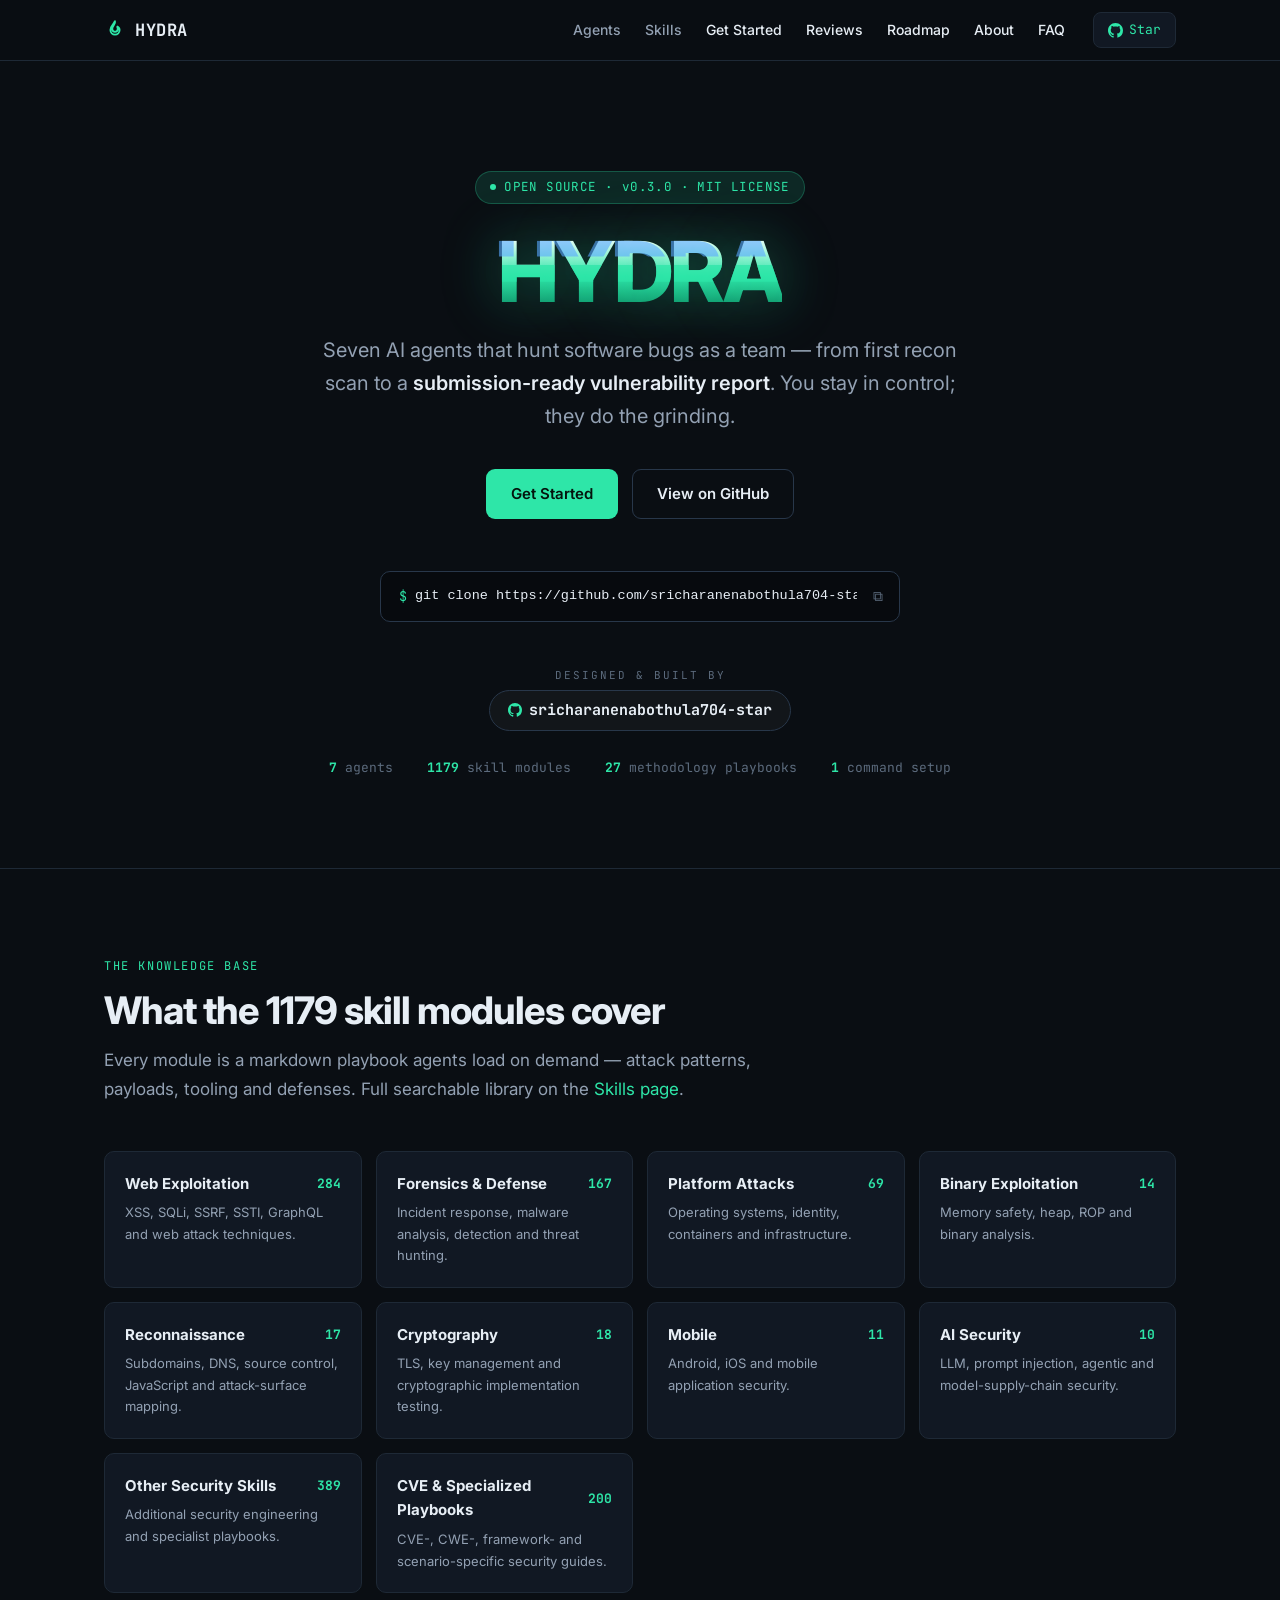
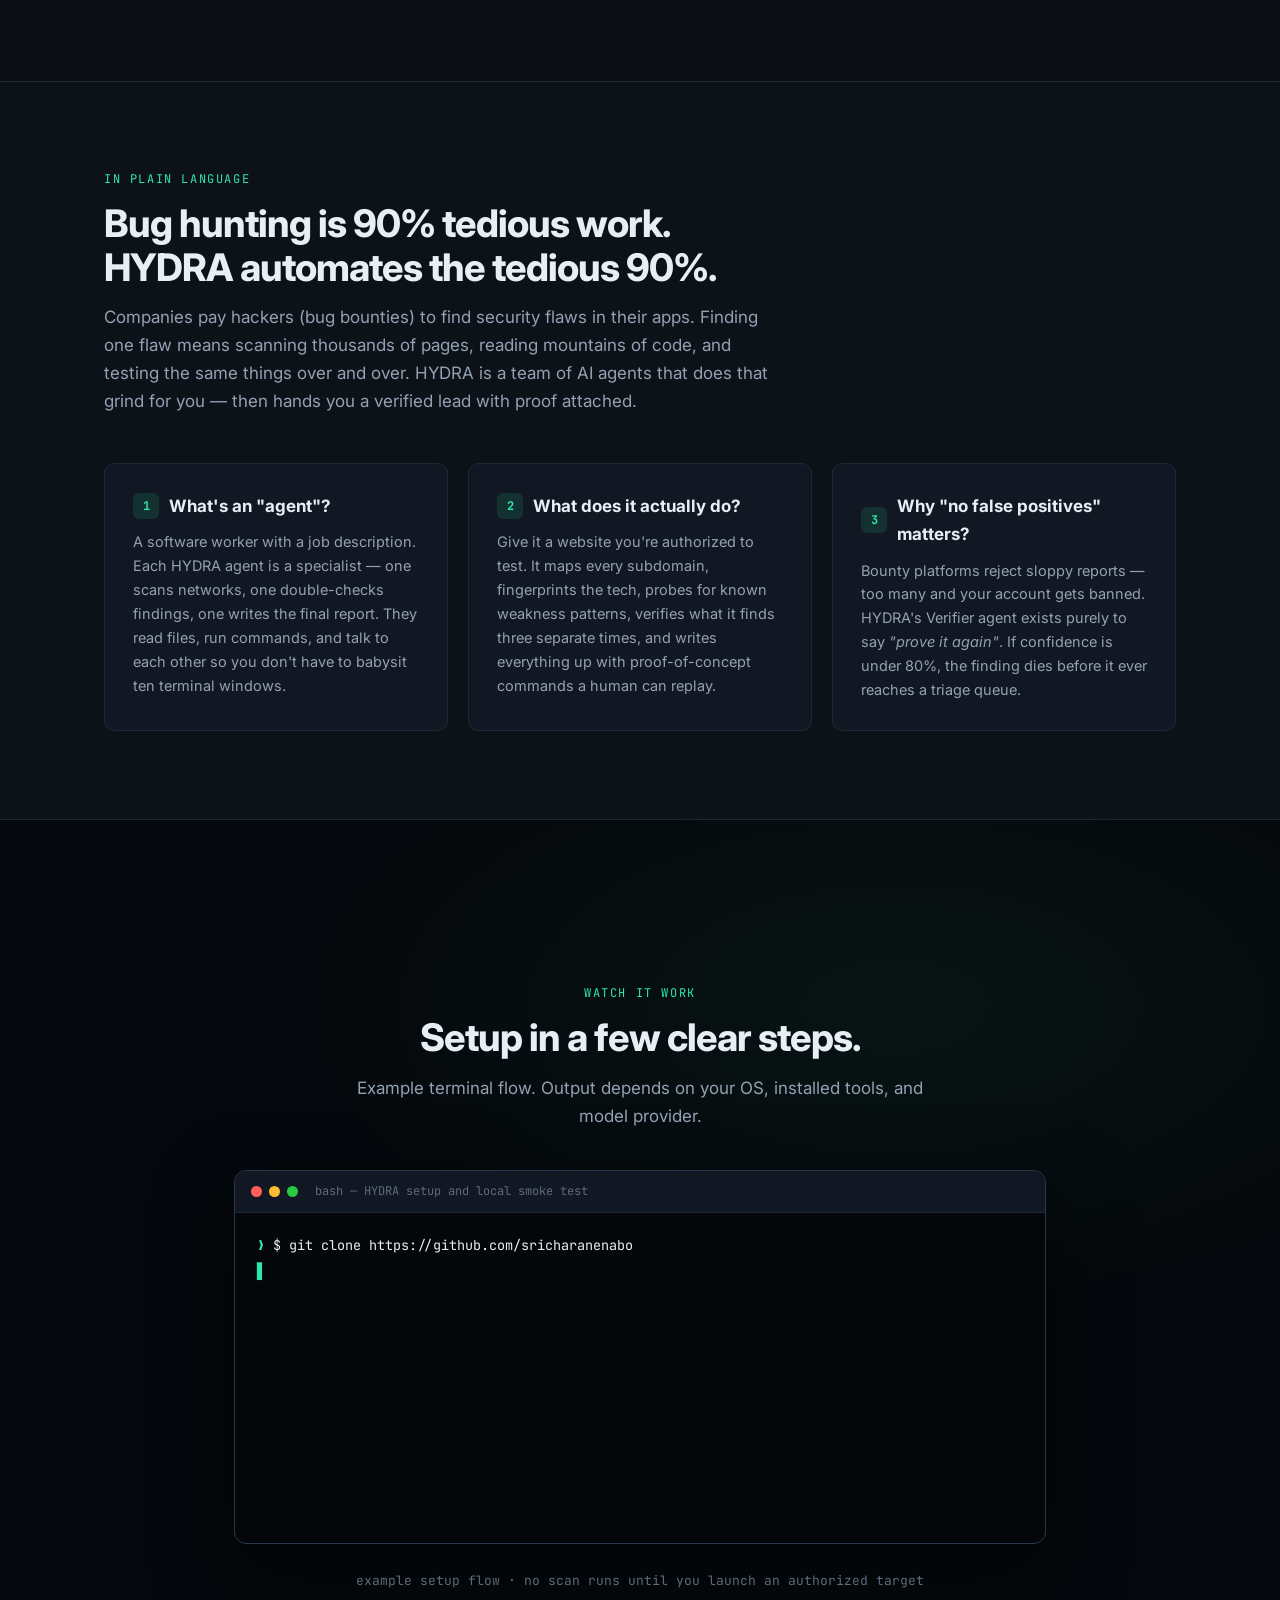
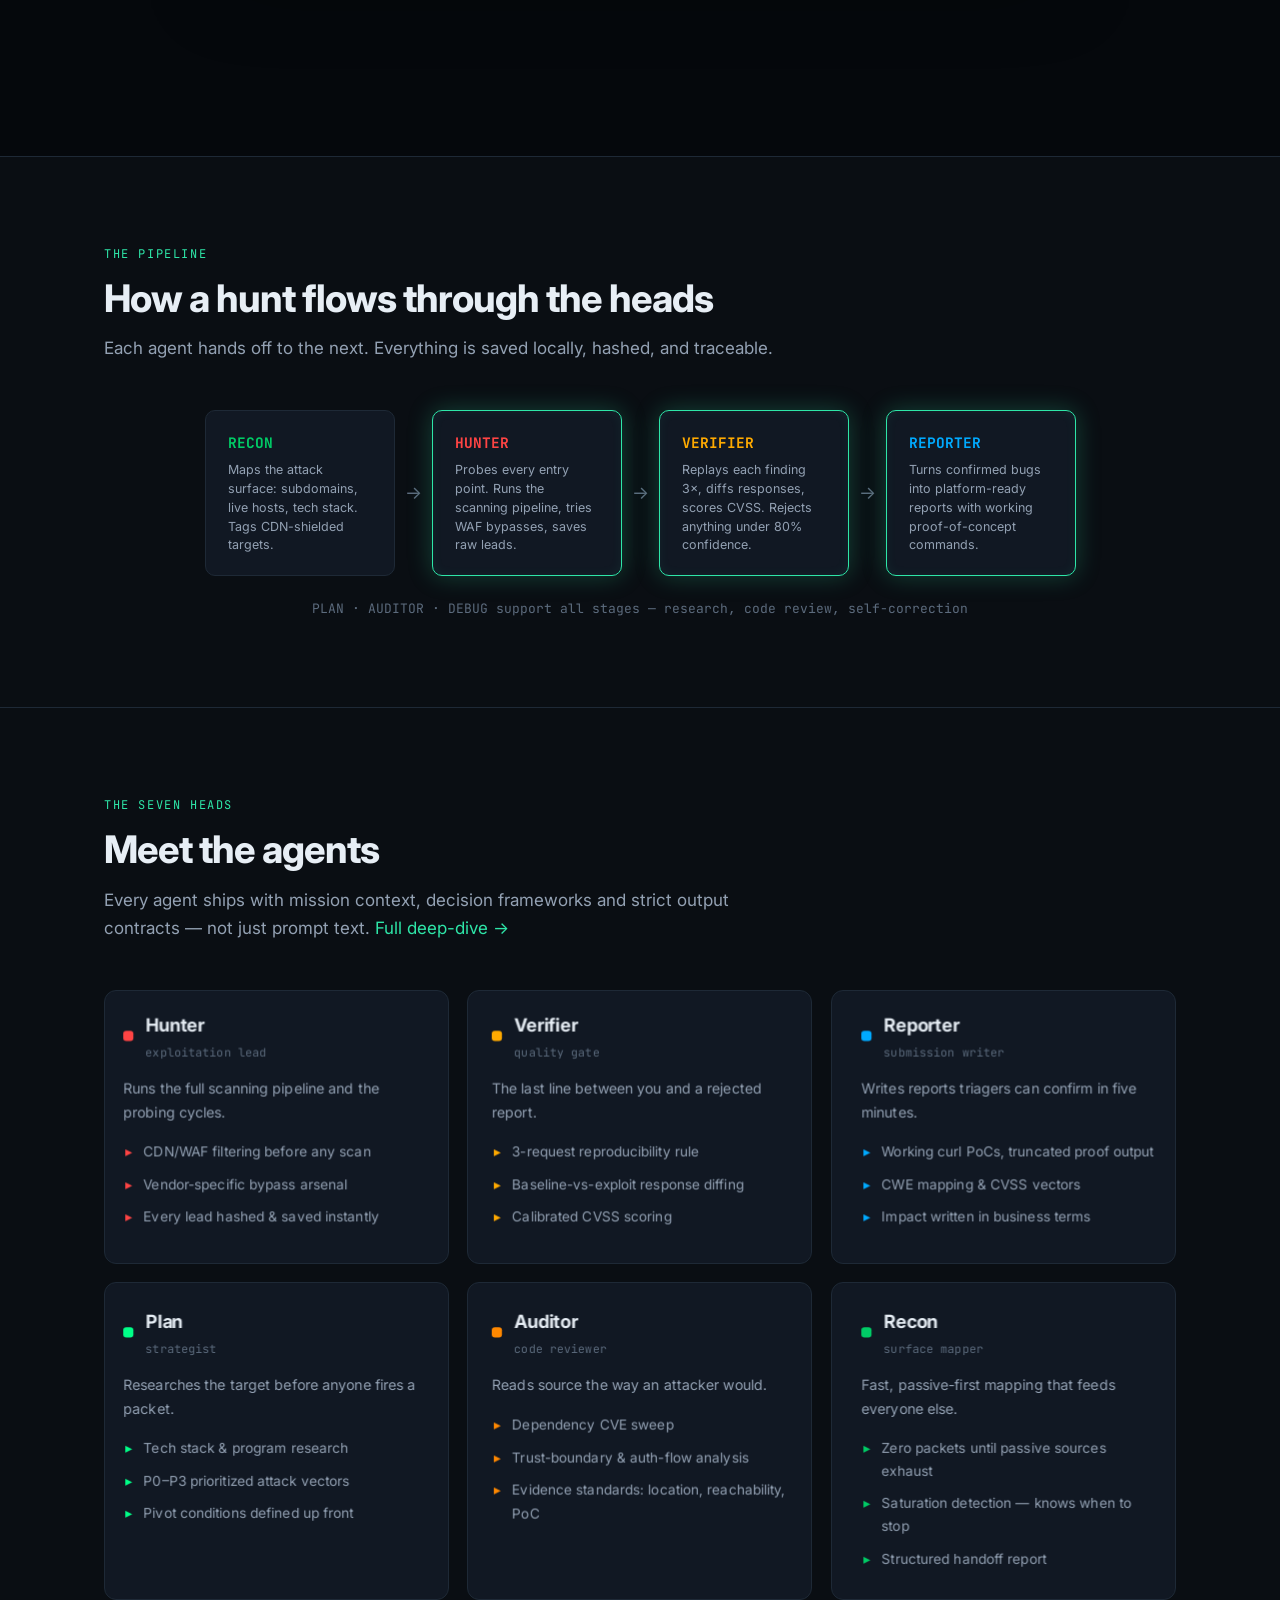
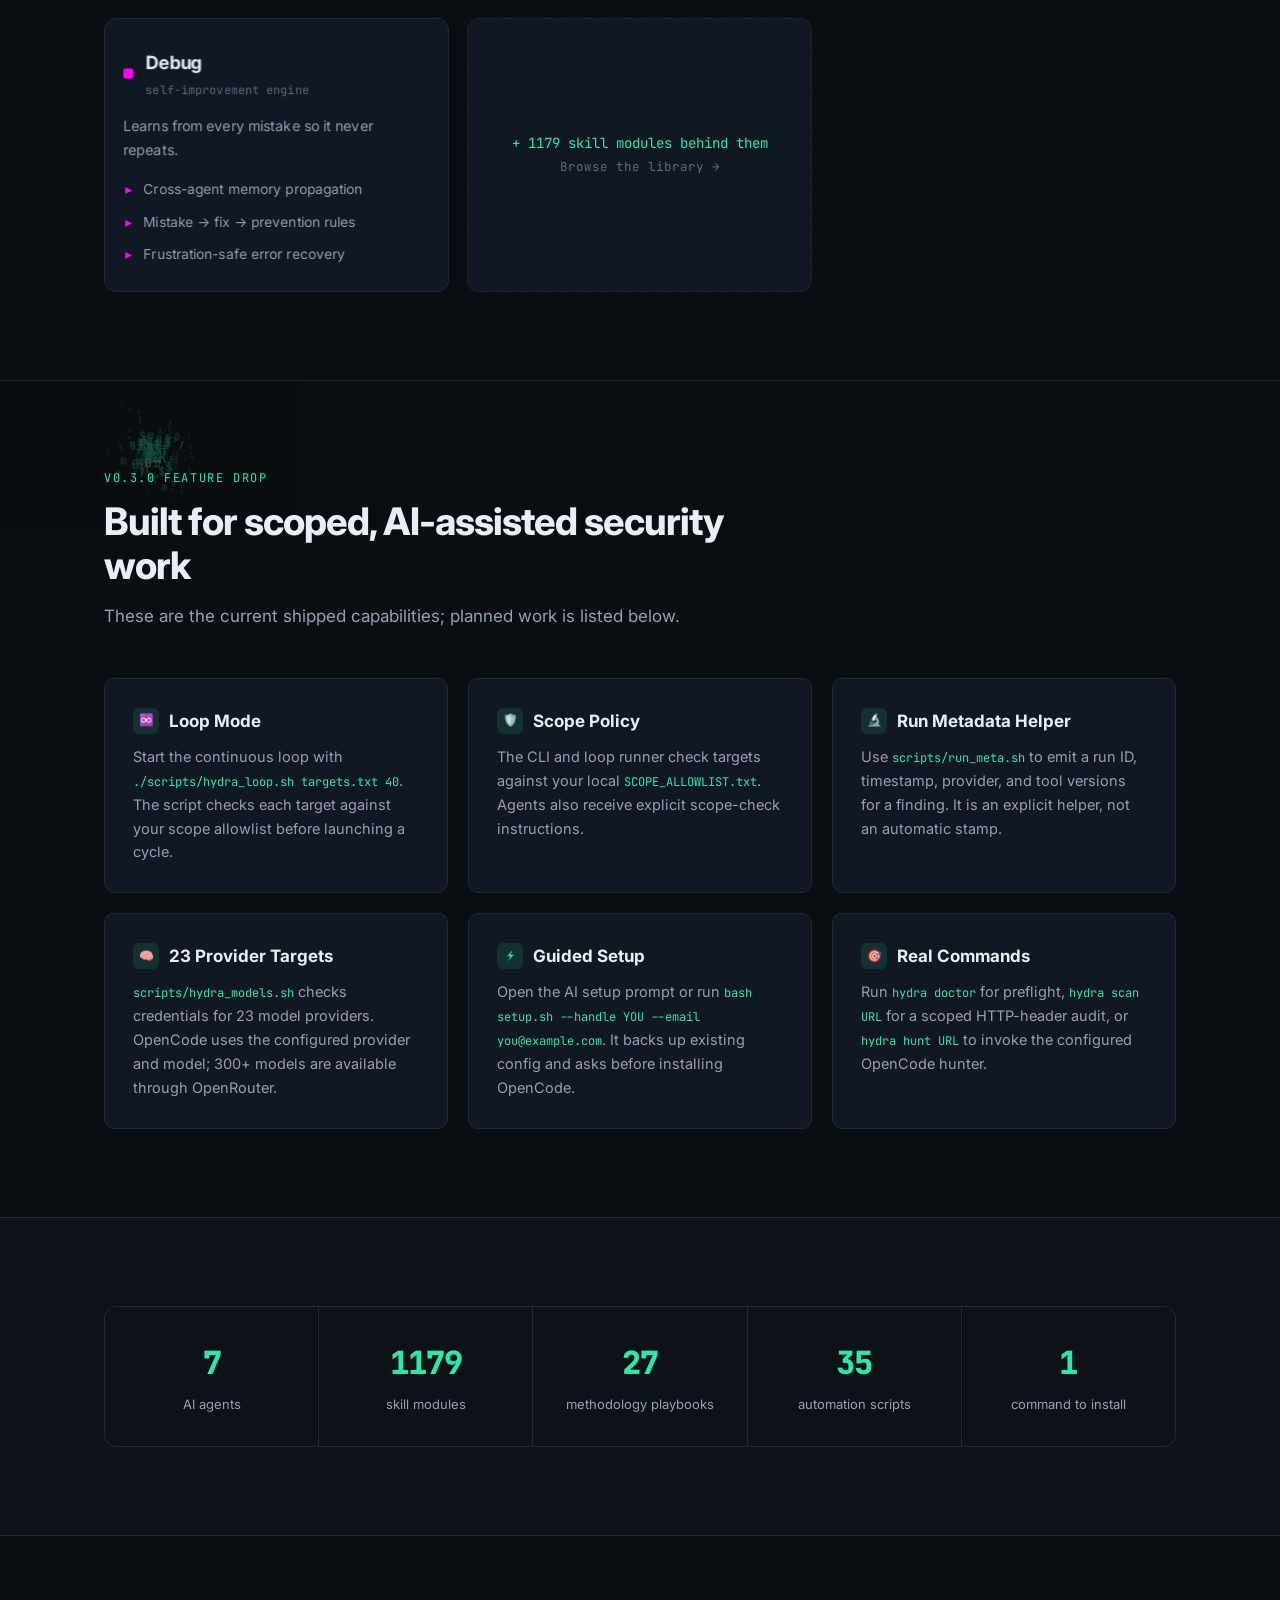
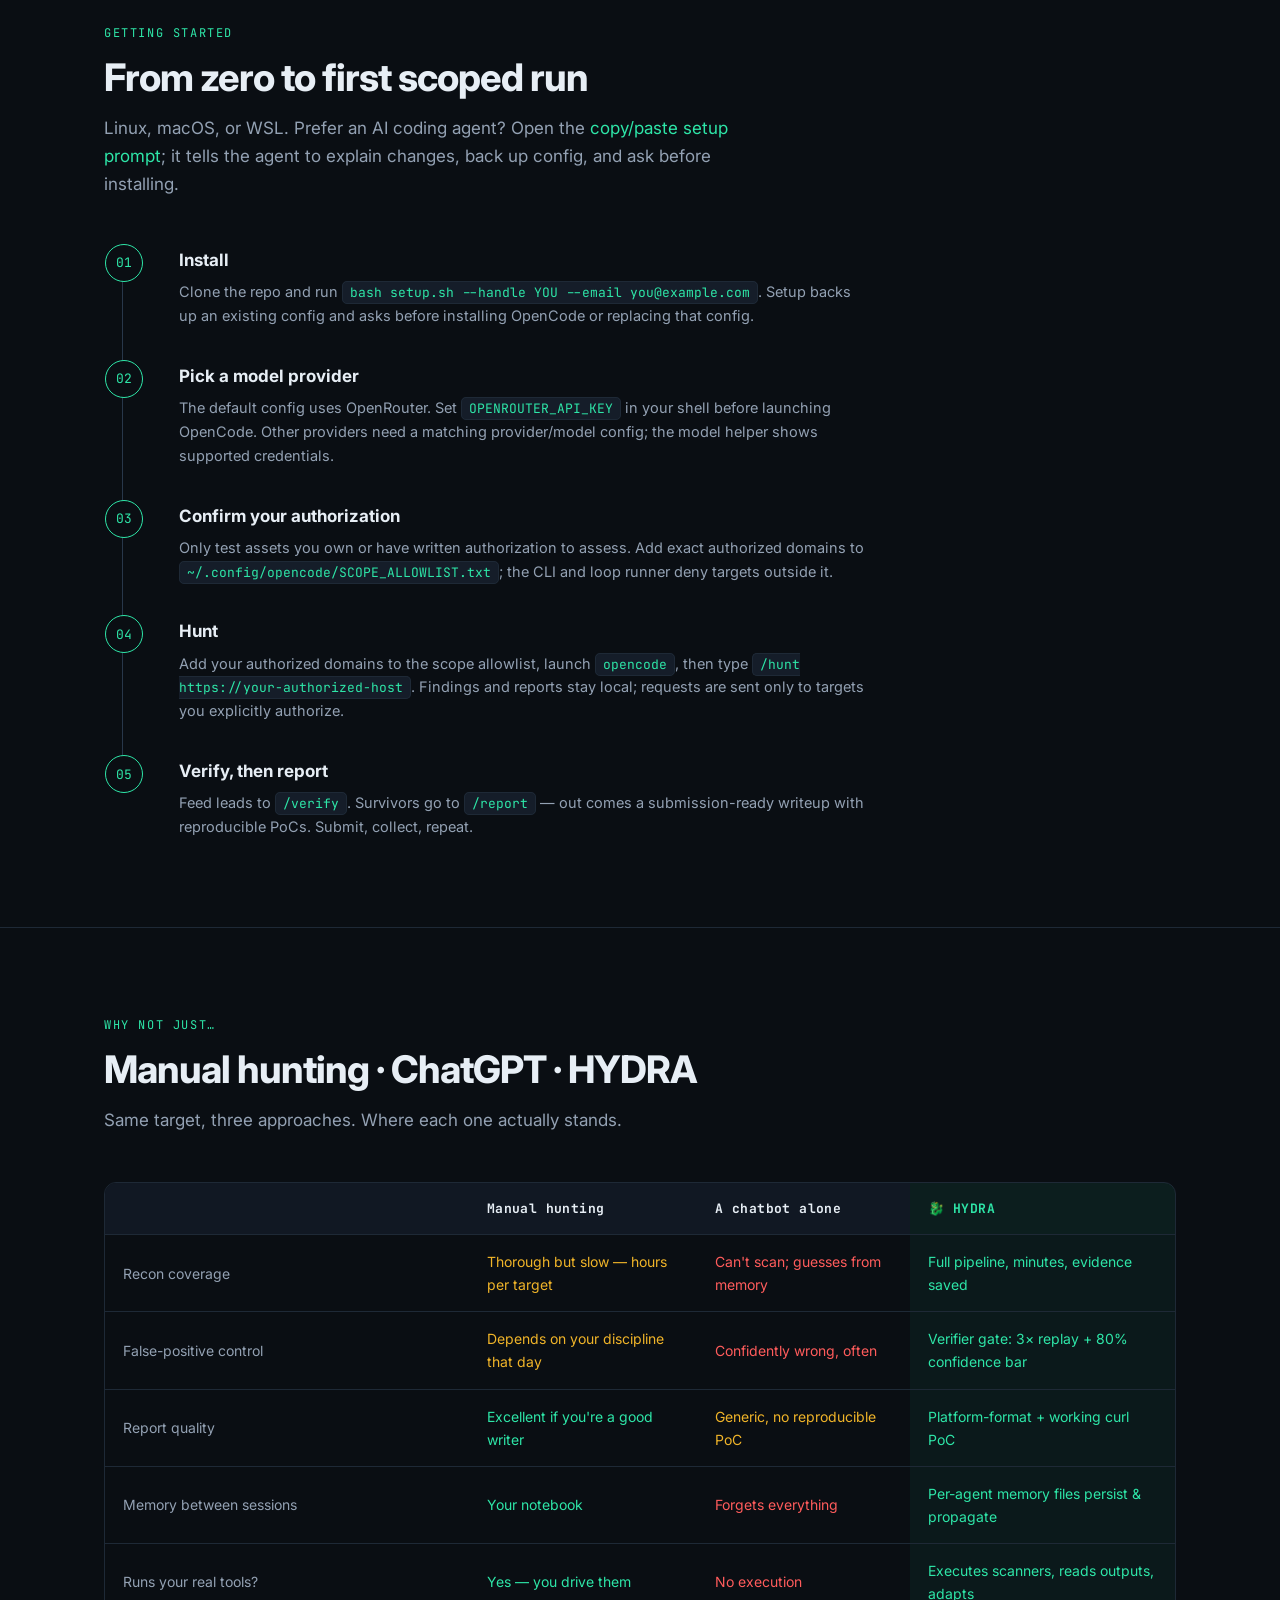
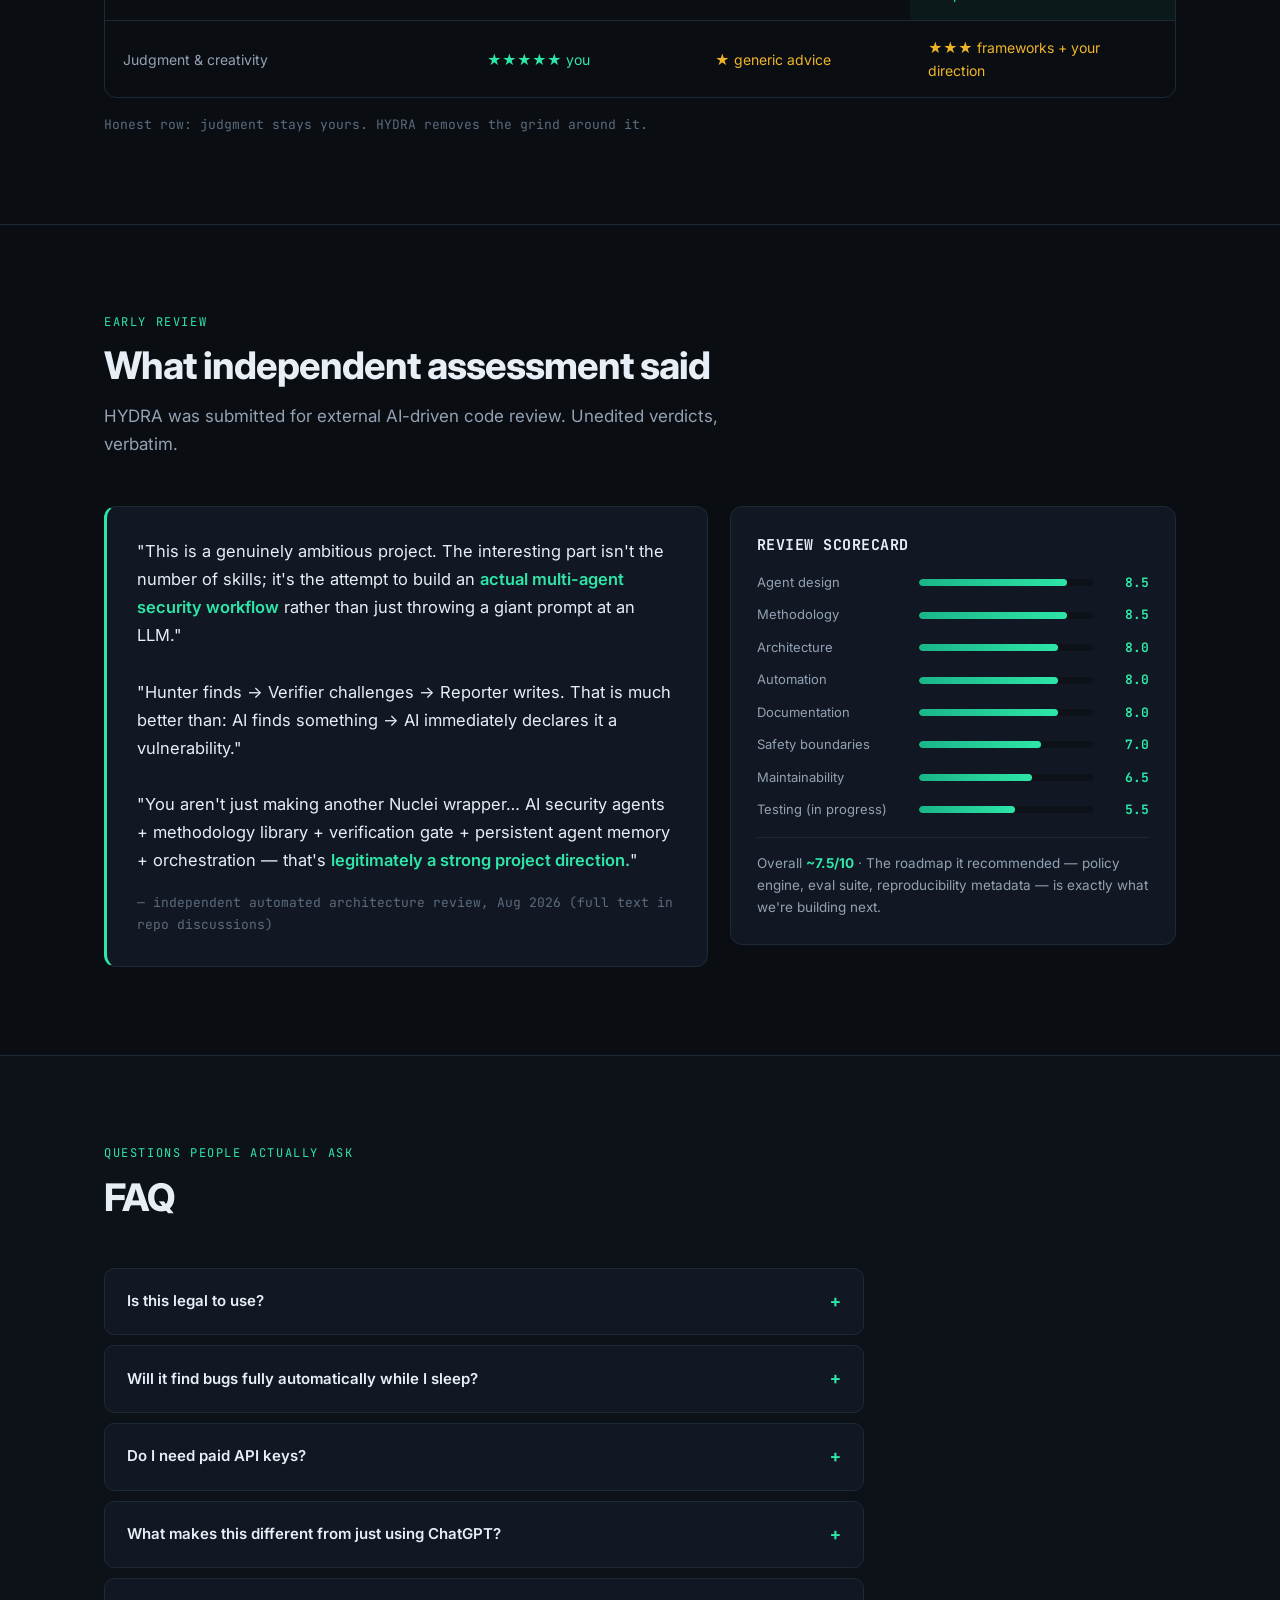
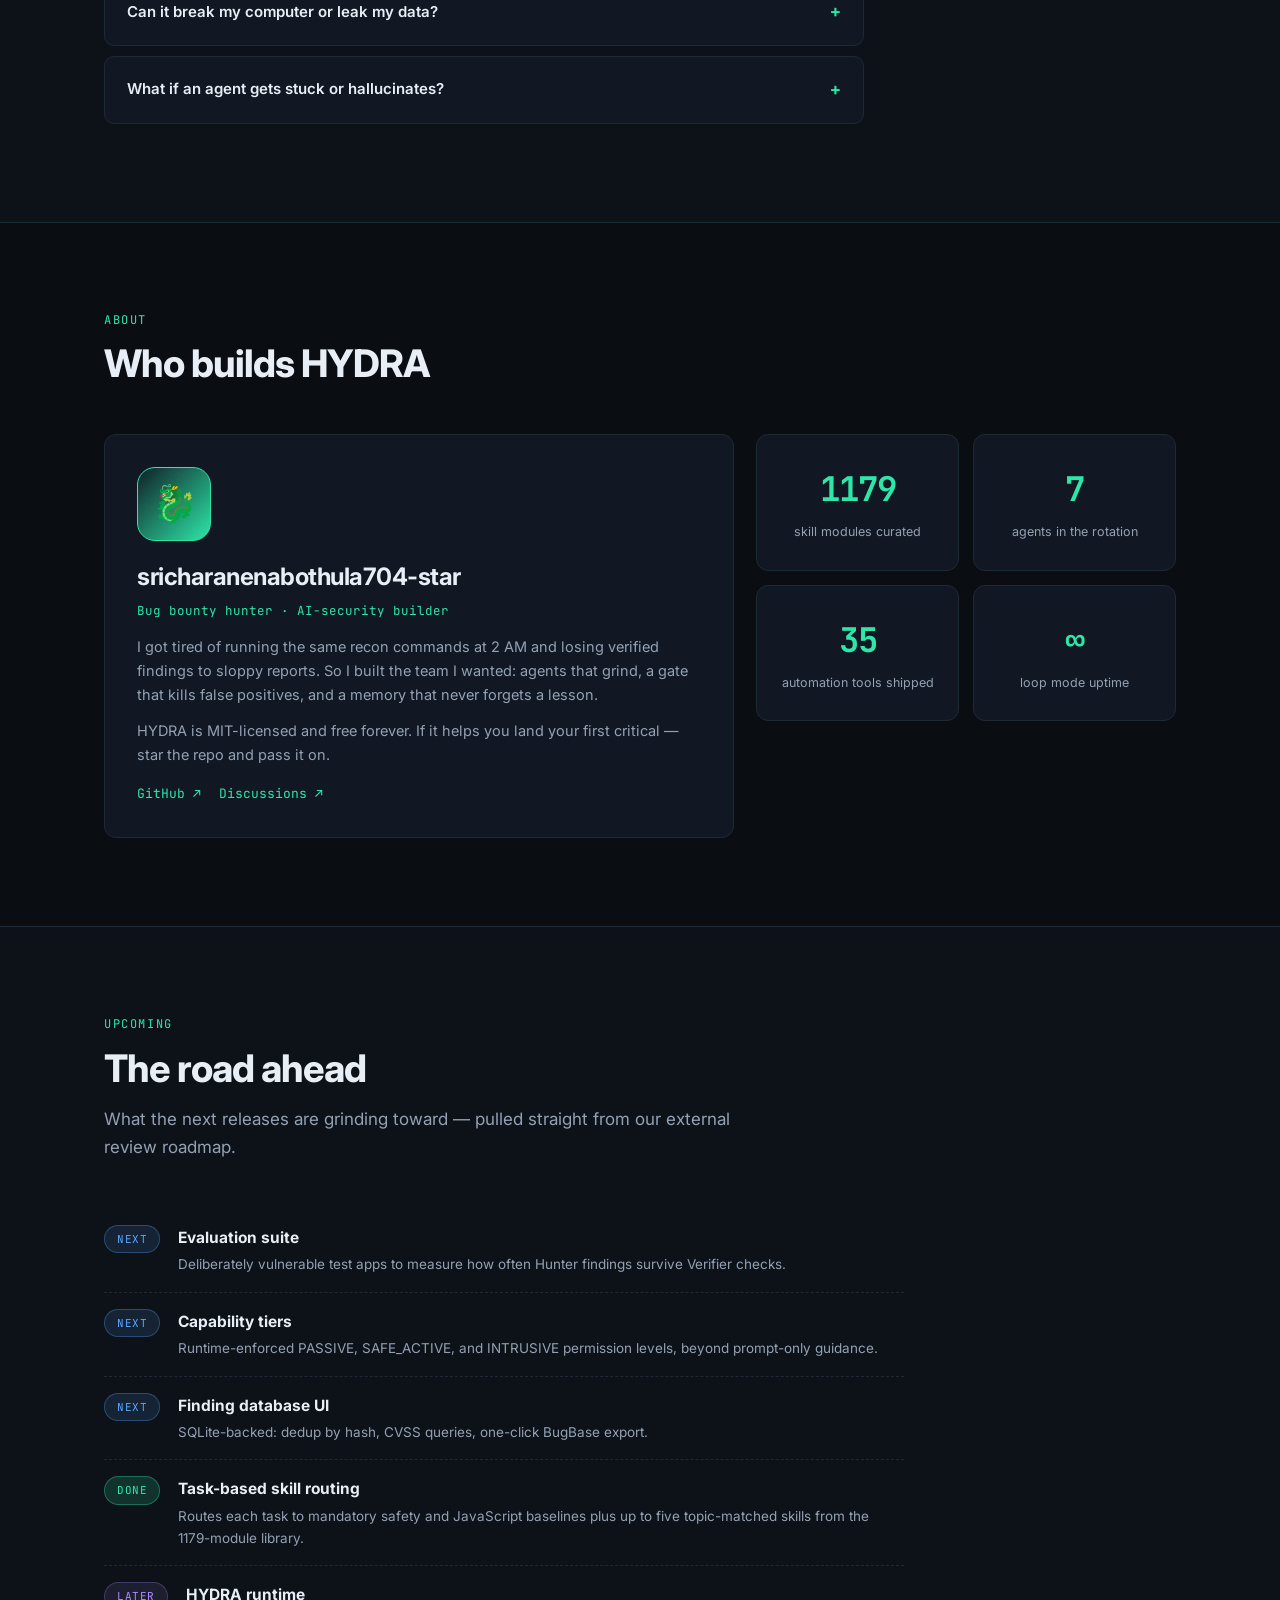
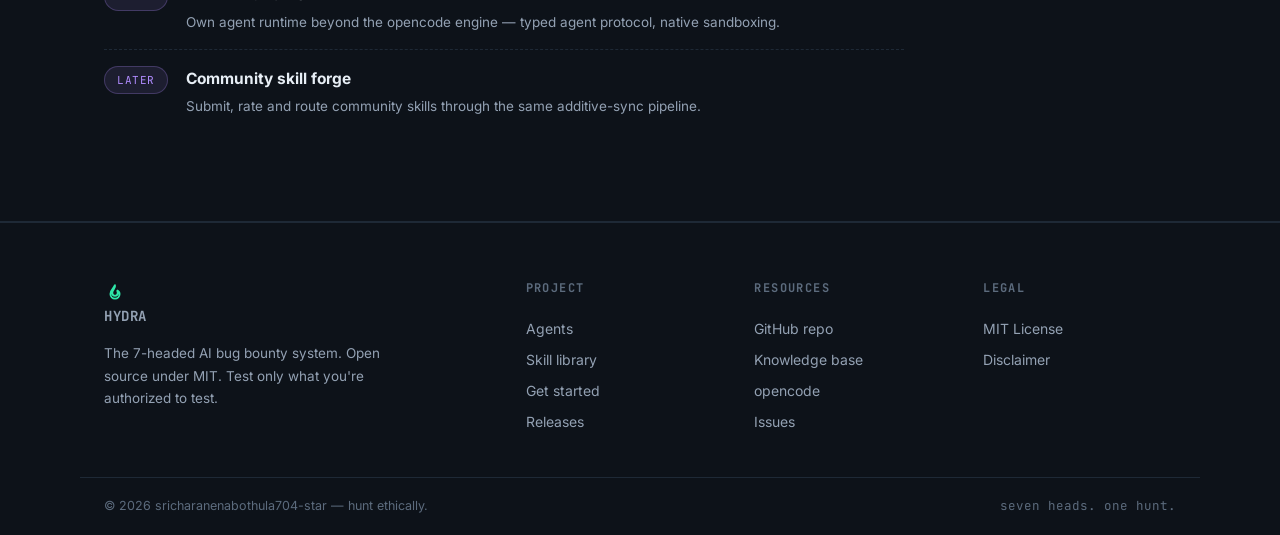
==== index.html @ aec9353f "Sync site with expanded skill library" ====
<!DOCTYPE html>
<html lang="en">
<head>
<script>document.documentElement.classList.add("js")</script>
<meta charset="UTF-8">
<meta name="viewport" content="width=device-width, initial-scale=1.0">
<title>HYDRA — The 7-Headed AI Bug Bounty System</title>
<meta name="description" content="HYDRA is an open-source AI agent system that takes you from reconnaissance to submission-ready bug bounty reports. 7 agents, 1179 skill modules, one-command setup.">
<meta property="og:title" content="HYDRA — The 7-Headed AI Bug Bounty System">
<meta property="og:description" content="Seven AI agents that hunt software bugs as a team — from first recon scan to submission-ready report. Open source, one-command setup.">
<meta property="og:url" content="https://sricharanenabothula704-star.github.io/">
<meta property="og:type" content="website">
<meta name="twitter:card" content="summary_large_image">
<meta name="theme-color" content="#0a0e13">
<link rel="preconnect" href="https://fonts.googleapis.com">
<link rel="preconnect" href="https://fonts.gstatic.com" crossorigin>
<link href="https://fonts.googleapis.com/css2?family=Inter:wght@400;500;600;700;800&family=JetBrains+Mono:wght@400;700&display=swap" rel="stylesheet">
<link rel="stylesheet" href="assets/style.css">
<link rel="icon" href="data:image/svg+xml,<svg xmlns='http://www.w3.org/2000/svg' viewBox='0 0 24 24' fill='none' stroke='%232ee6a8' stroke-width='2'><path d='M12 2c1 4-3 5-3 9a3 3 0 0 0 6 0c0-2-1-3-1-3s3 1 3 4a5 5 0 0 1-10 0c0-5 4-6 5-10z'/></svg>">
</head>
<body>

<nav class="nav">
  <div class="nav-in">
    <a class="logo" href="index.html">
      <svg class="logo-mark" viewBox="0 0 24 24" fill="none" stroke="currentColor" stroke-width="2"><path d="M12 2c1 4-3 5-3 9a3 3 0 0 0 6 0c0-2-1-3-1-3s3 1 3 4a5 5 0 0 1-10 0c0-5 4-6 5-10z"/></svg>
      HYDRA
    </a>
    <div class="nav-links">
      <a href="agents.html">Agents</a>
      <a href="skills.html">Skills</a>
      <a href="index.html#start">Get Started</a>
      <a href="index.html#reviews">Reviews</a>
      <a href="index.html#roadmap">Roadmap</a>
      <a href="index.html#about">About</a>
      <a href="index.html#faq">FAQ</a>
    </div>
    <a class="nav-gh keep" href="https://github.com/sricharanenabothula704-star/hydra" target="_blank" rel="noopener">
      <svg width="15" height="15" viewBox="0 0 16 16" fill="currentColor"><path d="M8 0C3.58 0 0 3.58 0 8c0 3.54 2.29 6.53 5.47 7.59.4.07.55-.17.55-.38 0-.19-.01-.82-.01-1.49-2.01.37-2.53-.49-2.69-.94-.09-.23-.48-.94-.82-1.13-.28-.15-.68-.52-.01-.53.63-.01 1.08.58 1.23.82.72 1.21 1.87.87 2.33.66.07-.52.28-.87.51-1.07-1.78-.2-3.64-.89-3.64-3.95 0-.87.31-1.59.82-2.15-.08-.2-.36-1.02.08-2.12 0 0 .67-.21 2.2.82.64-.18 1.32-.27 2-.27s1.36.09 2 .27c1.53-1.04 2.2-.82 2.2-.82.44 1.1.16 1.92.08 2.12.51.56.82 1.27.82 2.15 0 3.07-1.87 3.75-3.65 3.95.29.25.54.73.54 1.48 0 1.07-.01 1.93-.01 2.2 0 .21.15.46.55.38A8.01 8.01 0 0 0 16 8c0-4.42-3.58-8-8-8Z"/></svg>
      Star
    </a>
  </div>
</nav>

<header class="hero">
  <canvas id="fx"></canvas>
  <div class="hero-in">
    <span class="kicker"><span class="dot"></span> OPEN SOURCE · v0.3.0 · MIT LICENSE</span>
    <h1 class="title glitch" data-text="HYDRA">HYDRA</h1>
    <p class="tagline">Seven AI agents that hunt software bugs as a team — from first recon scan to a <b>submission-ready vulnerability report</b>. You stay in control; they do the grinding.</p>
    <div class="hero-cta">
      <a class="btn btn-primary" href="#start">Get Started</a>
      <a class="btn btn-ghost" href="https://github.com/sricharanenabothula704-star/hydra" target="_blank" rel="noopener">View on GitHub</a>
    </div>
    <div class="install">
      <span class="p">$</span>
      <code id="cmd">git clone https://github.com/sricharanenabothula704-star/hydra.git &amp;&amp; cd hydra &amp;&amp; bash setup.sh</code>
      <button data-copy="#cmd" aria-label="Copy install command">⧉</button>
    </div>
    <div style="height:44px"></div>
    <div class="hero-author">
      <span class="ha-line">designed &amp; built by</span>
      <a href="https://github.com/sricharanenabothula704-star" class="ha-name" target="_blank" rel="noopener">
        <svg width="14" height="14" viewBox="0 0 16 16" fill="currentColor"><path d="M8 0C3.58 0 0 3.58 0 8c0 3.54 2.29 6.53 5.47 7.59.4.07.55-.17.55-.38 0-.19-.01-.82-.01-1.49-2.01.37-2.53-.49-2.69-.94-.09-.23-.48-.94-.82-1.13-.28-.15-.68-.52-.01-.53.63-.01 1.08.58 1.23.82.72 1.21 1.87.87 2.33.66.07-.52.28-.87.51-1.07-1.78-.2-3.64-.89-3.64-3.95 0-.87.31-1.59.82-2.15-.08-.2-.36-1.02.08-2.12 0 0 .67-.21 2.2.82.64-.18 1.32-.27 2-.27s1.36.09 2 .27c1.53-1.04 2.2-.82 2.2-.82.44 1.1.16 1.92.08 2.12.51.56.82 1.27.82 2.15 0 3.07-1.87 3.75-3.65 3.95.29.25.54.73.54 1.48 0 1.07-.01 1.93-.01 2.2 0 .21.15.46.55.38A8.01 8.01 0 0 0 16 8c0-4.42-3.58-8-8-8Z"/></svg>
        sricharanenabothula704-star
      </a>
    </div>
    <div class="hero-meta">
      <span><b>7</b> agents</span>
      <span><b>1179</b> skill modules</span>
      <span><b>27</b> methodology playbooks</span>
      <span><b>1</b> command setup</span>
    </div>
  </div>
</header>

<section>
  <div class="wrap">
    <div class="sec-head rv">
      <span class="sec-kicker">The knowledge base</span>
      <h2>What the 1179 skill modules cover</h2>
      <p class="sec-sub">Every module is a markdown playbook agents load on demand — attack patterns, payloads, tooling and defenses. Full searchable library on the <a href="skills.html">Skills page</a>.</p>
    </div>
    <div class="skill-cats rv"><div class="scat"><b>Web Exploitation <i>284</i></b><p>XSS, SQLi, SSRF, SSTI, GraphQL and web attack techniques.</p></div><div class="scat"><b>Forensics &amp; Defense <i>167</i></b><p>Incident response, malware analysis, detection and threat hunting.</p></div><div class="scat"><b>Platform Attacks <i>69</i></b><p>Operating systems, identity, containers and infrastructure.</p></div><div class="scat"><b>Binary Exploitation <i>14</i></b><p>Memory safety, heap, ROP and binary analysis.</p></div><div class="scat"><b>Reconnaissance <i>17</i></b><p>Subdomains, DNS, source control, JavaScript and attack-surface mapping.</p></div><div class="scat"><b>Cryptography <i>18</i></b><p>TLS, key management and cryptographic implementation testing.</p></div><div class="scat"><b>Mobile <i>11</i></b><p>Android, iOS and mobile application security.</p></div><div class="scat"><b>AI Security <i>10</i></b><p>LLM, prompt injection, agentic and model-supply-chain security.</p></div><div class="scat"><b>Other Security Skills <i>389</i></b><p>Additional security engineering and specialist playbooks.</p></div><div class="scat"><b>CVE &amp; Specialized Playbooks <i>200</i></b><p>CVE-, CWE-, framework- and scenario-specific security guides.</p></div></div>
  </div>
</section>

<section class="plain">
  <div class="wrap">
    <div class="sec-head rv">
      <span class="sec-kicker">In plain language</span>
      <h2>Bug hunting is 90% tedious work.<br>HYDRA automates the tedious 90%.</h2>
      <p class="sec-sub">Companies pay hackers (bug bounties) to find security flaws in their apps. Finding one flaw means scanning thousands of pages, reading mountains of code, and testing the same things over and over. HYDRA is a team of AI agents that does that grind for you — then hands you a verified lead with proof attached.</p>
    </div>
    <div class="explain-grid">
      <div class="explain-card rv">
        <h3><span class="num">1</span> What's an "agent"?</h3>
        <p>A software worker with a job description. Each HYDRA agent is a specialist — one scans networks, one double-checks findings, one writes the final report. They read files, run commands, and talk to each other so you don't have to babysit ten terminal windows.</p>
      </div>
      <div class="explain-card rv">
        <h3><span class="num">2</span> What does it actually do?</h3>
        <p>Give it a website you're authorized to test. It maps every subdomain, fingerprints the tech, probes for known weakness patterns, verifies what it finds three separate times, and writes everything up with proof-of-concept commands a human can replay.</p>
      </div>
      <div class="explain-card rv">
        <h3><span class="num">3</span> Why "no false positives" matters?</h3>
        <p>Bounty platforms reject sloppy reports — too many and your account gets banned. HYDRA's Verifier agent exists purely to say <em>"prove it again"</em>. If confidence is under 80%, the finding dies before it ever reaches a triage queue.</p>
      </div>
    </div>
  </div>
</section>

<section class="demo" aria-label="Live demo">
  <div class="demo-in">
    <div class="sec-head rv" style="text-align:center;margin:0 auto 40px;max-width:600px">
      <span class="sec-kicker">Watch it work</span>
      <h2>Setup in a few clear steps.</h2>
      <p class="sec-sub">Example terminal flow. Output depends on your OS, installed tools, and model provider.</p>
    </div>
    <div class="term rv">
      <div class="term-bar"><i></i><i></i><i></i><span>bash — HYDRA setup and local smoke test</span></div>
      <div id="term-body"></div>
    </div>
    <p class="demo-note">example setup flow · no scan runs until you launch an authorized target</p>
  </div>
</section>

<section>
  <div class="wrap">
    <div class="sec-head rv">
      <span class="sec-kicker">The pipeline</span>
      <h2>How a hunt flows through the heads</h2>
      <p class="sec-sub">Each agent hands off to the next. Everything is saved locally, hashed, and traceable.</p>
    </div>
    <div class="flow rv">
      <div class="flow-node"><div class="fn-name" style="color:#00cc66">RECON</div><p>Maps the attack surface: subdomains, live hosts, tech stack. Tags CDN-shielded targets.</p></div>
      <div class="flow-arrow">→</div>
      <div class="flow-node"><div class="fn-name" style="color:#ff4444">HUNTER</div><p>Probes every entry point. Runs the scanning pipeline, tries WAF bypasses, saves raw leads.</p></div>
      <div class="flow-arrow">→</div>
      <div class="flow-node"><div class="fn-name" style="color:#ffaa00">VERIFIER</div><p>Replays each finding 3×, diffs responses, scores CVSS. Rejects anything under 80% confidence.</p></div>
      <div class="flow-arrow">→</div>
      <div class="flow-node"><div class="fn-name" style="color:#00aaff">REPORTER</div><p>Turns confirmed bugs into platform-ready reports with working proof-of-concept commands.</p></div>
    </div>
    <div style="display:flex;justify-content:center;margin-top:22px">
      <p style="color:var(--faint);font-size:13px;font-family:var(--mono)">PLAN · AUDITOR · DEBUG support all stages — research, code review, self-correction</p>
    </div>
  </div>
</section>

<section>
  <div class="wrap">
    <div class="sec-head rv">
      <span class="sec-kicker">The seven heads</span>
      <h2>Meet the agents</h2>
      <p class="sec-sub">Every agent ships with mission context, decision frameworks and strict output contracts — not just prompt text. <a href="agents.html">Full deep-dive →</a></p>
    </div>
    <div class="agent-grid">
      <div class="acard rv" style="--c:#ff4444">
        <div class="acard-head"><span class="acard-dot"></span><div><h3>Hunter</h3><span class="role">exploitation lead</span></div></div>
        <p>Runs the full scanning pipeline and the probing cycles.</p>
        <ul><li>CDN/WAF filtering before any scan</li><li>Vendor-specific bypass arsenal</li><li>Every lead hashed &amp; saved instantly</li></ul>
      </div>
      <div class="acard rv" style="--c:#ffaa00">
        <div class="acard-head"><span class="acard-dot"></span><div><h3>Verifier</h3><span class="role">quality gate</span></div></div>
        <p>The last line between you and a rejected report.</p>
        <ul><li>3-request reproducibility rule</li><li>Baseline-vs-exploit response diffing</li><li>Calibrated CVSS scoring</li></ul>
      </div>
      <div class="acard rv" style="--c:#00aaff">
        <div class="acard-head"><span class="acard-dot"></span><div><h3>Reporter</h3><span class="role">submission writer</span></div></div>
        <p>Writes reports triagers can confirm in five minutes.</p>
        <ul><li>Working curl PoCs, truncated proof output</li><li>CWE mapping &amp; CVSS vectors</li><li>Impact written in business terms</li></ul>
      </div>
      <div class="acard rv" style="--c:#00ff88">
        <div class="acard-head"><span class="acard-dot"></span><div><h3>Plan</h3><span class="role">strategist</span></div></div>
        <p>Researches the target before anyone fires a packet.</p>
        <ul><li>Tech stack &amp; program research</li><li>P0–P3 prioritized attack vectors</li><li>Pivot conditions defined up front</li></ul>
      </div>
      <div class="acard rv" style="--c:#ff8800">
        <div class="acard-head"><span class="acard-dot"></span><div><h3>Auditor</h3><span class="role">code reviewer</span></div></div>
        <p>Reads source the way an attacker would.</p>
        <ul><li>Dependency CVE sweep</li><li>Trust-boundary &amp; auth-flow analysis</li><li>Evidence standards: location, reachability, PoC</li></ul>
      </div>
      <div class="acard rv" style="--c:#00cc66">
        <div class="acard-head"><span class="acard-dot"></span><div><h3>Recon</h3><span class="role">surface mapper</span></div></div>
        <p>Fast, passive-first mapping that feeds everyone else.</p>
        <ul><li>Zero packets until passive sources exhaust</li><li>Saturation detection — knows when to stop</li><li>Structured handoff report</li></ul>
      </div>
      <div class="acard rv" style="--c:#ff00ff">
        <div class="acard-head"><span class="acard-dot"></span><div><h3>Debug</h3><span class="role">self-improvement engine</span></div></div>
        <p>Learns from every mistake so it never repeats.</p>
        <ul><li>Cross-agent memory propagation</li><li>Mistake → fix → prevention rules</li><li>Frustration-safe error recovery</li></ul>
      </div>
      <div class="acard rv" style="--c:#b18cff;display:flex;align-items:center;justify-content:center;text-align:center;border-style:dashed">
        <a href="skills.html" style="font-family:var(--mono);font-size:14px">+ 1179 skill modules behind them<br><span style="color:var(--faint);font-size:12.5px">Browse the library →</span></a>
      </div>
    </div>
  </div>
</section>


<section style="position:relative;overflow:hidden">
  <canvas id="mx"></canvas>
  <div class="wrap" style="position:relative;z-index:1">
    <div class="sec-head rv">
      <span class="sec-kicker">v0.3.0 feature drop</span>
      <h2>Built for scoped, AI-assisted security work</h2>
      <p class="sec-sub">These are the current shipped capabilities; planned work is listed below.</p>
    </div>
    <div class="explain-grid">
      <div class="explain-card rv"><h3><span class="num">♾️</span> Loop Mode</h3>
        <p>Start the continuous loop with <code style="font-family:var(--mono);font-size:12px;color:var(--accent)">./scripts/hydra_loop.sh targets.txt 40</code>. The script checks each target against your scope allowlist before launching a cycle.</p></div>
      <div class="explain-card rv"><h3><span class="num">🛡️</span> Scope Policy</h3>
        <p>The CLI and loop runner check targets against your local <code style="font-family:var(--mono);font-size:12px;color:var(--accent)">SCOPE_ALLOWLIST.txt</code>. Agents also receive explicit scope-check instructions.</p></div>
      <div class="explain-card rv"><h3><span class="num">🔬</span> Run Metadata Helper</h3>
        <p>Use <code style="font-family:var(--mono);font-size:12px;color:var(--accent)">scripts/run_meta.sh</code> to emit a run ID, timestamp, provider, and tool versions for a finding. It is an explicit helper, not an automatic stamp.</p></div>
      <div class="explain-card rv"><h3><span class="num">🧠</span> 23 Provider Targets</h3>
        <p><code style="font-family:var(--mono);font-size:12px;color:var(--accent)">scripts/hydra_models.sh</code> checks credentials for 23 model providers. OpenCode uses the configured provider and model; 300+ models are available through OpenRouter.</p></div>
      <div class="explain-card rv"><h3><span class="num">⚡</span> Guided Setup</h3>
        <p>Open the AI setup prompt or run <code style="font-family:var(--mono);font-size:12px;color:var(--accent)">bash setup.sh --handle YOU --email you@example.com</code>. It backs up existing config and asks before installing OpenCode.</p></div>
      <div class="explain-card rv"><h3><span class="num">🎯</span> Real Commands</h3>
        <p>Run <code style="font-family:var(--mono);font-size:12px;color:var(--accent)">hydra doctor</code> for preflight, <code style="font-family:var(--mono);font-size:12px;color:var(--accent)">hydra scan URL</code> for a scoped HTTP-header audit, or <code style="font-family:var(--mono);font-size:12px;color:var(--accent)">hydra hunt URL</code> to invoke the configured OpenCode hunter.</p></div>
    </div>
  </div>
</section>

<section class="plain">
  <div class="wrap">
    <div class="band rv">
      <div class="stat"><b data-count="7">7</b><span>AI agents</span></div>
      <div class="stat"><b data-count="1179">1179</b><span>skill modules</span></div>
      <div class="stat"><b data-count="27">27</b><span>methodology playbooks</span></div>
      <div class="stat"><b data-count="35">35</b><span>automation scripts</span></div>
      <div class="stat"><b>1</b><span>command to install</span></div>
    </div>
  </div>
</section>

<section id="start">
  <div class="wrap">
    <div class="sec-head rv">
      <span class="sec-kicker">Getting started</span>
      <h2>From zero to first scoped run</h2>
      <p class="sec-sub">Linux, macOS, or WSL. Prefer an AI coding agent? Open the <a href="https://github.com/sricharanenabothula704-star/hydra/blob/main/docs/AI_SETUP_PROMPT.md">copy/paste setup prompt</a>; it tells the agent to explain changes, back up config, and ask before installing.</p>
    </div>
    <div class="steps">
      <div class="step rv">
        <h3>Install</h3>
        <p>Clone the repo and run <code>bash setup.sh --handle YOU --email you@example.com</code>. Setup backs up an existing config and asks before installing OpenCode or replacing that config.</p>
      </div>
      <div class="step rv">
        <h3>Pick a model provider</h3>
        <p>The default config uses OpenRouter. Set <code>OPENROUTER_API_KEY</code> in your shell before launching OpenCode. Other providers need a matching provider/model config; the model helper shows supported credentials.</p>
      </div>
      <div class="step rv">
        <h3>Confirm your authorization</h3>
        <p>Only test assets you own or have written authorization to assess. Add exact authorized domains to <code>~/.config/opencode/SCOPE_ALLOWLIST.txt</code>; the CLI and loop runner deny targets outside it.</p>
      </div>
      <div class="step rv">
        <h3>Hunt</h3>
        <p>Add your authorized domains to the scope allowlist, launch <code>opencode</code>, then type <code>/hunt https://your-authorized-host</code>. Findings and reports stay local; requests are sent only to targets you explicitly authorize.</p>
      </div>
      <div class="step rv">
        <h3>Verify, then report</h3>
        <p>Feed leads to <code>/verify</code>. Survivors go to <code>/report</code> — out comes a submission-ready writeup with reproducible PoCs. Submit, collect, repeat.</p>
      </div>
    </div>
  </div>
</section>

<section>
  <div class="wrap">
    <div class="sec-head rv">
      <span class="sec-kicker">Why not just…</span>
      <h2>Manual hunting · ChatGPT · HYDRA</h2>
      <p class="sec-sub">Same target, three approaches. Where each one actually stands.</p>
    </div>
    <div class="compare-wrap rv">
      <table class="cmp">
        <tr><th style="width:34%"></th><th>Manual hunting</th><th>A chatbot alone</th><th class="hydra-col">🐉 HYDRA</th></tr>
        <tr><td>Recon coverage</td><td class="mid">Thorough but slow — hours per target</td><td class="no">Can't scan; guesses from memory</td><td class="hydra-col yes">Full pipeline, minutes, evidence saved</td></tr>
        <tr><td>False-positive control</td><td class="mid">Depends on your discipline that day</td><td class="no">Confidently wrong, often</td><td class="hydra-col yes">Verifier gate: 3× replay + 80% confidence bar</td></tr>
        <tr><td>Report quality</td><td class="yes">Excellent if you're a good writer</td><td class="mid">Generic, no reproducible PoC</td><td class="hydra-col yes">Platform-format + working curl PoC</td></tr>
        <tr><td>Memory between sessions</td><td class="yes">Your notebook</td><td class="no">Forgets everything</td><td class="hydra-col yes">Per-agent memory files persist &amp; propagate</td></tr>
        <tr><td>Runs your real tools?</td><td class="yes">Yes — you drive them</td><td class="no">No execution</td><td class="hydra-col yes">Executes scanners, reads outputs, adapts</td></tr>
        <tr><td>Judgment &amp; creativity</td><td class="yes">★★★★★ you</td><td class="mid">★ generic advice</td><td class="mid">★★★ frameworks + your direction</td></tr>
      </table>
    </div>
    <p style="color:var(--faint);font-size:13px;margin-top:16px;font-family:var(--mono)">Honest row: judgment stays yours. HYDRA removes the grind around it.</p>
  </div>
</section>


<section id="reviews">
  <div class="wrap">
    <div class="sec-head rv">
      <span class="sec-kicker">Early review</span>
      <h2>What independent assessment said</h2>
      <p class="sec-sub">HYDRA was submitted for external AI-driven code review. Unedited verdicts, verbatim.</p>
    </div>
    <div class="rev-wrap">
      <div class="rev-quote rv">
        "This is a genuinely ambitious project. The interesting part isn't the number of skills; it's the attempt to build an <em>actual multi-agent security workflow</em> rather than just throwing a giant prompt at an LLM."
        <br><br>
        "Hunter finds → Verifier challenges → Reporter writes. That is much better than: AI finds something → AI immediately declares it a vulnerability."
        <br><br>
        "You aren't just making another Nuclei wrapper… AI security agents + methodology library + verification gate + persistent agent memory + orchestration — that's <em>legitimately a strong project direction.</em>"
        <span class="src">— independent automated architecture review, Aug 2026 (full text in repo discussions)</span>
      </div>
      <div class="rev-score rv">
        <h3>REVIEW SCORECARD</h3>
        <div class="srow"><span>Agent design</span><div class="bar"><i data-w="85"></i></div><b>8.5</b></div>
        <div class="srow"><span>Methodology</span><div class="bar"><i data-w="85"></i></div><b>8.5</b></div>
        <div class="srow"><span>Architecture</span><div class="bar"><i data-w="80"></i></div><b>8.0</b></div>
        <div class="srow"><span>Automation</span><div class="bar"><i data-w="80"></i></div><b>8.0</b></div>
        <div class="srow"><span>Documentation</span><div class="bar"><i data-w="80"></i></div><b>8.0</b></div>
        <div class="srow"><span>Safety boundaries</span><div class="bar"><i data-w="70"></i></div><b>7.0</b></div>
        <div class="srow"><span>Maintainability</span><div class="bar"><i data-w="65"></i></div><b>6.5</b></div>
        <div class="srow"><span>Testing (in progress)</span><div class="bar"><i data-w="55"></i></div><b>5.5</b></div>
        <div class="rev-verdict">Overall <b>~7.5/10</b> · The roadmap it recommended — policy engine, eval suite, reproducibility metadata — is exactly what we're building next.</div>
      </div>
    </div>
  </div>
</section>


<section class="plain" id="faq">
  <div class="wrap">
    <div class="sec-head rv">
      <span class="sec-kicker">Questions people actually ask</span>
      <h2>FAQ</h2>
    </div>
    <div class="faq">
      <details class="rv"><summary>Is this legal to use?</summary><div class="a">Yes — on targets you're authorized to test: your own systems, or assets inside a bug bounty program's written scope. Every agent checks scope before acting, and the repo ships a full disclaimer. Testing random websites without permission is illegal everywhere that has computers.</div></details>
      <details class="rv"><summary>Will it find bugs fully automatically while I sleep?</summary><div class="a">No — and be suspicious of anything claiming otherwise. HYDRA automates recon, pattern-matching, verification drudgery and report writing. Judgment — choosing targets, reading business logic, deciding what's worth pursuing — stays with you. Think of it as a very fast junior team you direct, not an autonomous money printer.</div></details>
      <details class="rv"><summary>Do I need paid API keys?</summary><div class="a">You need one AI model provider. OpenRouter has free models; ollama runs fully local and free. Everything else — the skills, playbooks, scripts, CI — costs nothing and phones nobody.</div></details>
      <details class="rv"><summary>What makes this different from just using ChatGPT?</summary><div class="a">ChatGPT gives advice; HYDRA executes. It runs real scanners against real targets, keeps per-agent memory across sessions, enforces verification discipline, and produces reports in exact platform format. It's a workflow with guards, not a chat window.</div></details>
      <details class="rv"><summary>Can it break my computer or leak my data?</summary><div class="a">Findings and reports stay in ~/recon_reports on your machine. The repo's CI blocks secret-shaped content from ever being committed, and GitHub push protection is enabled. As with any tool that executes commands, read what it runs — that habit will serve you well beyond HYDRA.</div></details>
      <details class="rv"><summary>What if an agent gets stuck or hallucinates?</summary><div class="a">All seven agents carry a Self-Rescue Protocol: when confused, they fire parallel web searches, fetch primary documentation, cross-verify two independent sources, and log the knowledge gap — instead of guessing confidently. The Debug agent turns every recovered mistake into a permanent prevention rule.</div></details>
    </div>
  </div>
</section>


<section id="about">
  <div class="wrap">
    <div class="sec-head rv">
      <span class="sec-kicker">About</span>
      <h2>Who builds HYDRA</h2>
    </div>
    <div class="about-grid">
      <div class="about-card rv">
        <div class="avatar">🐉</div>
        <h3>sricharanenabothula704-star</h3>
        <p class="role">Bug bounty hunter · AI-security builder</p>
        <p>I got tired of running the same recon commands at 2 AM and losing verified findings to sloppy reports. So I built the team I wanted: agents that grind, a gate that kills false positives, and a memory that never forgets a lesson.</p>
        <p>HYDRA is MIT-licensed and free forever. If it helps you land your first critical — star the repo and pass it on.</p>
        <div class="socials">
          <a href="https://github.com/sricharanenabothula704-star" target="_blank" rel="noopener">GitHub ↗</a>
          <a href="https://github.com/sricharanenabothula704-star/hydra/discussions" target="_blank" rel="noopener">Discussions ↗</a>
        </div>
      </div>
      <div class="about-facts rv">
        <div class="fact"><b>1179</b><span>skill modules curated</span></div>
        <div class="fact"><b>7</b><span>agents in the rotation</span></div>
        <div class="fact"><b>35</b><span>automation tools shipped</span></div>
        <div class="fact"><b>∞</b><span>loop mode uptime</span></div>
      </div>
    </div>
  </div>
</section>

<section class="plain" id="roadmap">
  <div class="wrap">
    <div class="sec-head rv">
      <span class="sec-kicker">Upcoming</span>
      <h2>The road ahead</h2>
      <p class="sec-sub">What the next releases are grinding toward — pulled straight from our external review roadmap.</p>
    </div>
    <div class="roadmap">
      <div class="ritem rv"><span class="tag next">NEXT</span><div><b>Evaluation suite</b><p>Deliberately vulnerable test apps to measure how often Hunter findings survive Verifier checks.</p></div></div>
      <div class="ritem rv"><span class="tag next">NEXT</span><div><b>Capability tiers</b><p>Runtime-enforced PASSIVE, SAFE_ACTIVE, and INTRUSIVE permission levels, beyond prompt-only guidance.</p></div></div>
      <div class="ritem rv"><span class="tag next">NEXT</span><div><b>Finding database UI</b><p>SQLite-backed: dedup by hash, CVSS queries, one-click BugBase export.</p></div></div>
      <div class="ritem rv"><span class="tag now">DONE</span><div><b>Task-based skill routing</b><p>Routes each task to mandatory safety and JavaScript baselines plus up to five topic-matched skills from the 1179-module library.</p></div></div>
      <div class="ritem rv"><span class="tag later">LATER</span><div><b>HYDRA runtime</b><p>Own agent runtime beyond the opencode engine — typed agent protocol, native sandboxing.</p></div></div>
      <div class="ritem rv"><span class="tag later">LATER</span><div><b>Community skill forge</b><p>Submit, rate and route community skills through the same additive-sync pipeline.</p></div></div>
    </div>
  </div>
</section>

<footer>
  <div class="foot-cols">
    <div class="fcol fbrand">
      <a class="logo" href="index.html" style="text-decoration:none">
        <svg class="logo-mark" viewBox="0 0 24 24" fill="none" stroke="#2ee6a8" stroke-width="2"><path d="M12 2c1 4-3 5-3 9a3 3 0 0 0 6 0c0-2-1-3-1-3s3 1 3 4a5 5 0 0 1-10 0c0-5 4-6 5-10z"/></svg>
        HYDRA
      </a>
      <p>The 7-headed AI bug bounty system. Open source under MIT. Test only what you're authorized to test.</p>
    </div>
    <div class="fcol">
      <h4>Project</h4>
      <a href="agents.html">Agents</a>
      <a href="skills.html">Skill library</a>
      <a href="index.html#start">Get started</a>
      <a href="https://github.com/sricharanenabothula704-star/hydra/releases">Releases</a>
    </div>
    <div class="fcol">
      <h4>Resources</h4>
      <a href="https://github.com/sricharanenabothula704-star/hydra">GitHub repo</a>
      <a href="https://github.com/sricharanenabothula704-star/hydra/tree/main/knowledge_base">Knowledge base</a>
      <a href="https://opencode.ai">opencode</a>
      <a href="https://github.com/sricharanenabothula704-star/hydra/issues">Issues</a>
    </div>
    <div class="fcol">
      <h4>Legal</h4>
      <a href="https://github.com/sricharanenabothula704-star/hydra/blob/main/LICENSE">MIT License</a>
      <a href="https://github.com/sricharanenabothula704-star/hydra/blob/main/DISCLAIMER.md">Disclaimer</a>
    </div>
  </div>
  <div class="foot-bottom">
    <span>© <span id="yr"></span> sricharanenabothula704-star — hunt ethically.</span>
    <span style="font-family:var(--mono)">seven heads. one hunt.</span>
  </div>
</footer>

<script src="assets/app.js"></script>
</body>
</html>
---- assets/style.css ----
/* HYDRA — design system */
:root{
  --bg:#0a0e13; --bg2:#0d1219; --surface:#111823; --surface2:#151d29;
  --border:#1e2936; --border2:#28374a;
  --text:#e7eef5; --muted:#93a1b3; --faint:#5c6b7d;
  --accent:#2ee6a8; --accent-dim:#1ab588; --accent-glow:rgba(46,230,168,.12);
  --blue:#58a6ff; --amber:#f0b429; --red:#ff5c5c; --violet:#b18cff; --orange:#ff9457;
  --mono:'JetBrains Mono',ui-monospace,SFMono-Regular,Menlo,monospace;
  --sans:'Inter',-apple-system,'Segoe UI',Roboto,sans-serif;
  --rad:10px; --maxw:1120px;
}
*{margin:0;padding:0;box-sizing:border-box}
html{scroll-behavior:smooth}
body{background:var(--bg);color:var(--text);font-family:var(--sans);line-height:1.65;font-size:16px;-webkit-font-smoothing:antialiased}
::selection{background:rgba(46,230,168,.25)}
a{color:var(--accent);text-decoration:none}
a:hover{text-decoration:underline}
img,svg{display:block}
.wrap{max-width:var(--maxw);margin:0 auto;padding:0 24px}

/* ---------- nav ---------- */
.nav{position:sticky;top:0;z-index:100;background:rgba(10,14,19,.82);backdrop-filter:blur(12px);border-bottom:1px solid var(--border)}
.nav-in{max-width:var(--maxw);margin:0 auto;padding:0 24px;height:60px;display:flex;align-items:center;gap:28px}
.logo{font-family:var(--mono);font-weight:700;font-size:17px;color:var(--text);letter-spacing:.5px;display:flex;align-items:center;gap:9px;text-decoration:none}
.logo:hover{text-decoration:none}
.logo-mark{width:22px;height:22px;color:var(--accent)}
.nav-links{display:flex;gap:24px;margin-left:auto}
.nav-links a{color:var(--muted);font-size:14px;font-weight:500;text-decoration:none;transition:color .15s}
.nav-links a:hover,.nav-links a.active{color:var(--text)}
.nav-gh{display:flex;align-items:center;gap:6px;background:var(--surface);border:1px solid var(--border);padding:6px 14px;border-radius:8px;font-size:13px;font-family:var(--mono)}
.nav-gh:hover{border-color:var(--border2);text-decoration:none}
@media(max-width:720px){.nav-links a:not(.keep){display:none}}

/* ---------- hero ---------- */
.hero{position:relative;overflow:hidden;border-bottom:1px solid var(--border)}
#fx{position:absolute;top:0;left:0;width:100%;height:100%;z-index:0;opacity:.55;display:block}
.hero-in{position:relative;z-index:1;max-width:var(--maxw);margin:0 auto;padding:110px 24px 90px;text-align:center}
.kicker{display:inline-flex;align-items:center;gap:8px;font-family:var(--mono);font-size:12.5px;color:var(--accent);background:var(--accent-glow);border:1px solid rgba(46,230,168,.25);padding:5px 14px;border-radius:99px;margin-bottom:26px;letter-spacing:.4px}
.kicker .dot{width:6px;height:6px;border-radius:50%;background:var(--accent);animation:pulse 2s infinite}
@keyframes pulse{50%{opacity:.35}}
h1.title{font-size:clamp(44px,8vw,84px);font-weight:800;letter-spacing:-2.5px;line-height:1;margin-bottom:20px;
  background:linear-gradient(180deg,#f2fffa 10%,#2EE6A8 55%,#0E8F66 95%);
  -webkit-background-clip:text;background-clip:text;-webkit-text-fill-color:transparent;
  filter:drop-shadow(0 0 26px rgba(46,230,168,.28))}
.tagline{font-size:clamp(16px,2.4vw,20px);color:var(--muted);max-width:640px;margin:0 auto 36px}
.tagline b{color:var(--text);font-weight:600}
.hero-cta{display:flex;gap:14px;justify-content:center;flex-wrap:wrap;margin-bottom:52px}
.btn{display:inline-flex;align-items:center;gap:9px;padding:12px 24px;border-radius:9px;font-size:15px;font-weight:600;text-decoration:none;cursor:pointer;border:1px solid transparent;transition:.15s}
.btn-primary{background:var(--accent);color:#04140d}
.btn-primary:hover{background:#4cf0bb;text-decoration:none;transform:translateY(-1px)}
.btn-ghost{background:transparent;color:var(--text);border-color:var(--border2)}
.btn-ghost:hover{border-color:var(--accent);color:var(--accent);text-decoration:none}
.install{display:inline-flex;align-items:center;max-width:520px;width:100%;background:#070a0e;border:1px solid var(--border2);border-radius:10px;overflow:hidden;font-family:var(--mono);font-size:13.5px}
.install .p{color:var(--accent);padding:13px 0 13px 18px;user-select:none}
.install code{flex:1;text-align:left;padding:13px 0 13px 8px;color:var(--text);white-space:nowrap;overflow-x:auto}
.install button{background:none;border:none;color:var(--faint);padding:13px 16px;cursor:pointer;font-size:14px}
.install button:hover{color:var(--accent)}
.hero-meta{display:flex;justify-content:center;gap:34px;flex-wrap:wrap;font-family:var(--mono);font-size:13px;color:var(--faint)}
.hero-meta b{color:var(--accent)}

/* ---------- sections ---------- */
section{padding:88px 0;border-bottom:1px solid var(--border);perspective:1100px}
.hero{perspective:1100px}
.sec-head{margin-bottom:48px;max-width:680px}
.sec-kicker{font-family:var(--mono);font-size:12px;letter-spacing:1.6px;text-transform:uppercase;color:var(--accent);margin-bottom:12px;display:block}
h2{font-size:clamp(26px,4vw,38px);font-weight:750;letter-spacing:-1px;line-height:1.15;margin-bottom:14px}
.sec-sub{color:var(--muted);font-size:17px}

/* explainer */
.plain{background:var(--bg2)}
.explain-grid{display:grid;grid-template-columns:repeat(auto-fit,minmax(290px,1fr));gap:20px}
.explain-card{background:var(--surface);border:1px solid var(--border);border-radius:var(--rad);padding:28px}
.explain-card h3{font-size:17px;margin-bottom:10px;display:flex;align-items:center;gap:10px}
.explain-card p{color:var(--muted);font-size:14.5px}
.explain-card .num{font-family:var(--mono);font-size:12px;color:var(--accent);background:var(--accent-glow);width:26px;height:26px;border-radius:6px;display:inline-flex;align-items:center;justify-content:center;flex-shrink:0}

/* pipeline */
.flow{display:flex;align-items:stretch;gap:0;flex-wrap:wrap;justify-content:center}
.flow-node{background:var(--surface);border:1px solid var(--border);border-radius:var(--rad);padding:20px 22px;width:190px;position:relative}
.flow-node .fn-name{font-family:var(--mono);font-weight:700;font-size:14.5px;margin-bottom:6px}
.flow-node p{font-size:12.5px;color:var(--muted);line-height:1.5}
.flow-arrow{display:flex;align-items:center;padding:0 10px;color:var(--faint);font-size:18px}

/* agent cards */
.agent-grid{display:grid;grid-template-columns:repeat(auto-fit,minmax(310px,1fr));gap:18px}
.acard{background:var(--surface);border:1px solid var(--border);border-radius:12px;padding:26px;transition:border-color .2s,transform .2s}
.acard:hover{border-color:var(--c,var(--accent));transform:translateY(-2px)}
.acard-head{display:flex;align-items:center;gap:12px;margin-bottom:14px}
.acard-dot{width:10px;height:10px;border-radius:3px;background:var(--c)}
.acard h3{font-size:18px;letter-spacing:-.3px}
.acard .role{font-family:var(--mono);font-size:11.5px;color:var(--faint);display:block;margin-top:2px}
.acard p{color:var(--muted);font-size:14px;margin-bottom:12px}
.acard ul{list-style:none}
.acard li{font-size:13.5px;color:var(--muted);padding:5px 0 5px 20px;position:relative}
.acard li::before{content:'▸';position:absolute;left:2px;color:var(--c)}

/* stats band */
.band{display:grid;grid-template-columns:repeat(auto-fit,minmax(150px,1fr));gap:1px;background:var(--border);border:1px solid var(--border);border-radius:12px;overflow:hidden}
.stat{background:var(--bg2);padding:30px 20px;text-align:center}
.stat b{display:block;font-size:32px;font-weight:800;letter-spacing:-1px;color:var(--accent);font-family:var(--mono)}
.stat span{font-size:13px;color:var(--muted)}

/* skills table */
.skill-cats{display:grid;grid-template-columns:repeat(auto-fill,minmax(240px,1fr));gap:14px}
.scat{background:var(--surface);border:1px solid var(--border);border-radius:var(--rad);padding:20px}
.scat b{display:flex;justify-content:space-between;align-items:center;font-size:15px}
.scat b i{font-style:normal;font-family:var(--mono);color:var(--accent);font-size:13px}
.scat p{font-size:13px;color:var(--muted);margin-top:6px}

/* walkthrough */
.steps{counter-reset:s;max-width:760px}
.step{position:relative;padding:0 0 34px 56px;border-left:1px solid var(--border2);margin-left:18px}
.step:last-child{border-left-color:transparent;padding-bottom:0}
.step::before{counter-increment:s;content:counter(s,decimal-leading-zero);position:absolute;left:-18px;top:-2px;width:36px;height:36px;background:var(--bg);border:1px solid var(--accent);color:var(--accent);border-radius:50%;display:flex;align-items:center;justify-content:center;font-family:var(--mono);font-size:13px}
.step h3{font-size:17px;margin-bottom:6px}
.step p{color:var(--muted);font-size:14.5px}
.step code{font-family:var(--mono);font-size:13px;background:var(--surface2);border:1px solid var(--border);padding:2px 7px;border-radius:5px;color:var(--accent)}

/* faq */
.faq{max-width:760px}
details{background:var(--surface);border:1px solid var(--border);border-radius:var(--rad);margin-bottom:10px;overflow:hidden}
summary{cursor:pointer;padding:18px 22px;font-weight:600;font-size:15px;list-style:none;display:flex;justify-content:space-between;align-items:center}
summary::-webkit-details-marker{display:none}
summary::after{content:'+';font-family:var(--mono);color:var(--accent);font-size:18px}
details[open] summary::after{content:'–'}
details .a{padding:0 22px 20px;color:var(--muted);font-size:14.5px}

/* footer */
footer{padding:44px 0;border-top:1px solid var(--border);color:var(--faint);font-size:13.5px}
.foot-in{max-width:var(--maxw);margin:0 auto;padding:0 24px;display:flex;justify-content:space-between;align-items:center;flex-wrap:wrap;gap:16px}
.foot-in a{color:var(--muted)}
.foot-in a:hover{color:var(--accent)}

/* reveal on scroll */
html.js .rv{opacity:0;transform:translateY(16px);transition:opacity .5s ease,transform .5s ease}
html.js .rv.on{opacity:1;transform:none}
html:not(.js) .rv{opacity:1}
@media(prefers-reduced-motion:reduce){html.js .rv{transition:none;opacity:1;transform:none}}

/* ================= v2 additions ================= */

/* pipeline sequential glow */
.flow-node{transition:border-color .3s,box-shadow .3s}
.flow-node.lit{border-color:var(--accent);box-shadow:0 0 24px rgba(46,230,168,.25),inset 0 0 12px rgba(46,230,168,.06)}
.flow-node.lit .fn-name{color:var(--accent)}

/* live demo terminal */
.demo{background:#05080c;border-bottom:1px solid var(--border);position:relative;overflow:hidden}
.demo::before{content:'';position:absolute;inset:0;background:radial-gradient(600px 300px at 70% 20%,rgba(46,230,168,.05),transparent)}
.demo-in{max-width:860px;margin:0 auto;padding:76px 24px;position:relative}
.term{background:#04060a;border:1px solid var(--border2);border-radius:12px;overflow:hidden;box-shadow:0 30px 80px rgba(0,0,0,.5)}
.term-bar{display:flex;align-items:center;gap:7px;padding:11px 16px;background:var(--surface);border-bottom:1px solid var(--border)}
.term-bar i{width:11px;height:11px;border-radius:50%;font-style:normal}
.term-bar i:nth-child(1){background:#ff5f57}.term-bar i:nth-child(2){background:#febc2e}.term-bar i:nth-child(3){background:#28c840}
.term-bar span{margin-left:10px;font-family:var(--mono);font-size:12px;color:var(--faint)}
#term-body{padding:20px 22px;min-height:330px;font-family:var(--mono);font-size:13.5px;line-height:1.9}
.tl{white-space:pre-wrap;word-break:break-word}
.tl.cmd{color:var(--text)}
.tl.cmd::before{content:'❯ ';color:var(--accent)}
.tl.out{color:var(--muted)}
.tl.ok{color:var(--accent)}
.tl.warn{color:var(--amber)}
.tl.done{color:#fff;font-weight:700}
#term-body::after{content:'▋';color:var(--accent);animation:blink 1s steps(1) infinite}
@keyframes blink{50%{opacity:0}}
.demo-note{text-align:center;margin-top:26px;color:var(--faint);font-size:13px;font-family:var(--mono)}

/* comparison table */
.compare-wrap{overflow-x:auto;border:1px solid var(--border);border-radius:12px}
table.cmp{width:100%;border-collapse:collapse;font-size:14px;min-width:640px}
.cmp th,.cmp td{padding:15px 18px;text-align:left;border-bottom:1px solid var(--border)}
.cmp th{background:var(--surface);font-size:13px;font-family:var(--mono);letter-spacing:.4px}
.cmp th.hydra-col{color:var(--accent);background:rgba(46,230,168,.07)}
.cmp td.hydra-col{background:rgba(46,230,168,.05)}
.cmp tr:last-child td{border-bottom:none}
.yes{color:var(--accent)}.no{color:var(--red)}.mid{color:var(--amber)}
.cmp td:first-child{color:var(--muted)}

/* bigger footer */
footer{padding:0;background:var(--bg2)}
.foot-cols{max-width:var(--maxw);margin:0 auto;padding:56px 24px 40px;display:grid;grid-template-columns:2fr 1fr 1fr 1fr;gap:36px}
@media(max-width:720px){.foot-cols{grid-template-columns:1fr 1fr}}
.fcol h4{font-family:var(--mono);font-size:12px;letter-spacing:1.4px;text-transform:uppercase;color:var(--faint);margin-bottom:14px}
.fcol a{display:block;color:var(--muted);font-size:14px;padding:4px 0;text-decoration:none}
.fcol a:hover{color:var(--accent)}
.fbrand p{color:var(--muted);font-size:13.5px;max-width:280px;margin-top:10px}
.foot-bottom{border-top:1px solid var(--border);padding:18px 24px;display:flex;justify-content:space-between;flex-wrap:wrap;gap:10px;max-width:var(--maxw);margin:0 auto;font-size:12.5px;color:var(--faint)}

/* hero title glow */
h1.title{text-shadow:0 0 80px rgba(46,230,168,.15)}

/* author credit */
.hero-author{margin-bottom:26px}
.ha-line{display:block;font-family:var(--mono);font-size:11px;letter-spacing:2px;text-transform:uppercase;color:var(--faint);margin-bottom:6px}
.ha-name{display:inline-flex;align-items:center;gap:7px;font-family:var(--mono);font-size:15px;font-weight:700;color:var(--text);border:1px solid var(--border2);background:rgba(255,255,255,.03);padding:7px 18px;border-radius:99px;transition:.2s}
.ha-name svg{color:var(--accent)}
.ha-name:hover{border-color:var(--accent);color:var(--accent);text-decoration:none}

/* ---- v4: 3D tilt cards + dimensional reveals ---- */
.agent-grid{perspective:1200px}
.acard{transform-style:preserve-3d;will-change:transform}
.acard:hover{box-shadow:0 18px 50px rgba(0,0,0,.45)}
.acard .acard-head,.acard h3,.acard p,.acard ul{transform:translateZ(18px)}
html.js .rv{opacity:0;transform:translateY(34px) rotateX(14deg) scale(.97);transform-origin:50% top;
  transition:opacity .6s ease,transform .65s cubic-bezier(.19,.8,.28,1)}
html.js .rv.on{opacity:1;transform:none}

/* reviews */
.rev-wrap{display:grid;grid-template-columns:1.15fr .85fr;gap:22px;align-items:start}
@media(max-width:800px){.rev-wrap{grid-template-columns:1fr}}
.rev-quote{background:var(--surface);border:1px solid var(--border);border-left:3px solid var(--accent);
  border-radius:12px;padding:30px;font-size:16.5px;line-height:1.7;color:var(--text)}
.rev-quote em{color:var(--accent);font-style:normal;font-weight:600}
.rev-quote .src{margin-top:18px;display:block;color:var(--faint);font-size:13px;font-family:var(--mono)}
.rev-score{background:var(--surface);border:1px solid var(--border);border-radius:12px;padding:26px}
.rev-score h3{font-size:15px;margin-bottom:14px;font-family:var(--mono);letter-spacing:.5px}
.srow{display:flex;align-items:center;gap:12px;margin-bottom:11px}
.srow span:first-child{width:150px;font-size:13px;color:var(--muted)}
.bar{flex:1;height:7px;background:var(--bg2);border-radius:99px;overflow:hidden}
.bar i{display:block;height:100%;background:linear-gradient(90deg,var(--accent-dim),var(--accent));border-radius:99px;width:0;transition:width 1.1s cubic-bezier(.2,.7,.3,1)}
.srow b{width:44px;text-align:right;font-family:var(--mono);font-size:13px;color:var(--accent)}
.rev-verdict{margin-top:16px;padding-top:14px;border-top:1px solid var(--border);font-size:13.5px;color:var(--muted)}
.rev-verdict b{color:var(--accent)}

/* ---- rate HYDRA ---- */
.rate-wrap{max-width:680px;margin:0 auto;text-align:center}
.stars{display:inline-flex;gap:10px;margin:22px 0 18px}
.stars button{background:none;border:none;cursor:pointer;font-size:38px;line-height:1;color:#26313f;transition:color .12s,transform .12s;padding:0 4px}
.stars button.on{color:var(--amber);text-shadow:0 0 18px rgba(240,180,41,.35)}
.stars button:hover{transform:scale(1.18)}
.stars.locked button{cursor:default}
.rate-note{font-family:var(--mono);font-size:12px;color:var(--faint);min-height:18px;margin-bottom:16px}
#rate-comment{width:100%;min-height:88px;background:#070a0e;border:1px solid var(--border2);border-radius:10px;color:var(--text);font-family:var(--sans);font-size:14px;padding:14px;resize:vertical;outline:none}
#rate-comment:focus{border-color:var(--accent-dim)}
.rate-actions{margin-top:14px;display:flex;gap:12px;justify-content:center;align-items:center}
.rate-stats{margin-top:34px;display:flex;justify-content:center;gap:40px;font-family:var(--mono)}
.rate-stats b{display:block;font-size:26px;color:var(--accent)}
.rate-stats span{font-size:12px;color:var(--faint)}

/* ---- v5: hacking vibes ---- */
#mx{position:absolute;inset:0;z-index:0;opacity:.30;pointer-events:none}
.glitch{position:relative;display:block;width:fit-content;margin:0 auto}
.glitch::before,.glitch::after{content:attr(data-text);position:absolute;inset:0;overflow:hidden}
.glitch::before{left:2px;text-shadow:-2px 0 rgba(46,230,168,.75);clip-path:inset(42% 0 38% 0);animation:gl 2.4s infinite linear alternate-reverse}
.glitch::after{left:-2px;text-shadow:-2px 0 rgba(88,166,255,.6);clip-path:inset(12% 0 68% 0);animation:gl 3.1s infinite linear alternate}
@keyframes gl{0%{clip-path:inset(8% 0 78% 0)}20%{clip-path:inset(64% 0 6% 0)}40%{clip-path:inset(28% 0 52% 0)}60%{clip-path:inset(80% 0 4% 0)}80%{clip-path:inset(44% 0 40% 0)}100%{clip-path:inset(10% 0 72% 0)}}

.about-grid{display:grid;grid-template-columns:1.2fr .8fr;gap:22px;align-items:start}
@media(max-width:760px){.about-grid{grid-template-columns:1fr}}
.about-card{background:var(--surface);border:1px solid var(--border);border-radius:12px;padding:32px}
.avatar{width:74px;height:74px;border-radius:18px;background:linear-gradient(135deg,#0f2027,#2EE6A8);display:flex;align-items:center;justify-content:center;font-size:36px;margin-bottom:16px;border:1px solid var(--accent)}
.about-card h3{font-size:24px;letter-spacing:-.5px}
.about-card .role{font-family:var(--mono);font-size:12.5px;color:var(--accent);margin:4px 0 14px}
.about-card p{color:var(--muted);font-size:14.5px;margin-bottom:12px}
.socials a{display:inline-block;margin-right:14px;font-family:var(--mono);font-size:13px}
.about-facts{display:grid;grid-template-columns:1fr 1fr;gap:14px}
.fact{background:var(--surface);border:1px solid var(--border);border-radius:12px;padding:26px 18px;text-align:center}
.fact b{display:block;font-size:34px;color:var(--accent);font-family:var(--mono);letter-spacing:-1px}
.fact span{font-size:12.5px;color:var(--muted)}

.roadmap{max-width:800px}
.ritem{display:flex;gap:18px;padding:16px 0;border-bottom:1px dashed var(--border);align-items:flex-start}
.ritem:last-child{border:none}
.tag{font-family:var(--mono);font-size:11px;padding:4px 12px;border-radius:99px;flex-shrink:0;letter-spacing:.5px}
.tag.now{background:rgba(46,230,168,.15);color:var(--accent);border:1px solid rgba(46,230,168,.35)}
.tag.next{background:rgba(88,166,255,.12);color:var(--blue);border:1px solid rgba(88,166,255,.3)}
.tag.later{background:rgba(177,140,255,.1);color:var(--violet);border:1px solid rgba(177,140,255,.25)}
.ritem b{font-size:15.5px;display:block;margin-bottom:3px}
.ritem p{color:var(--muted);font-size:13.5px;margin:0}
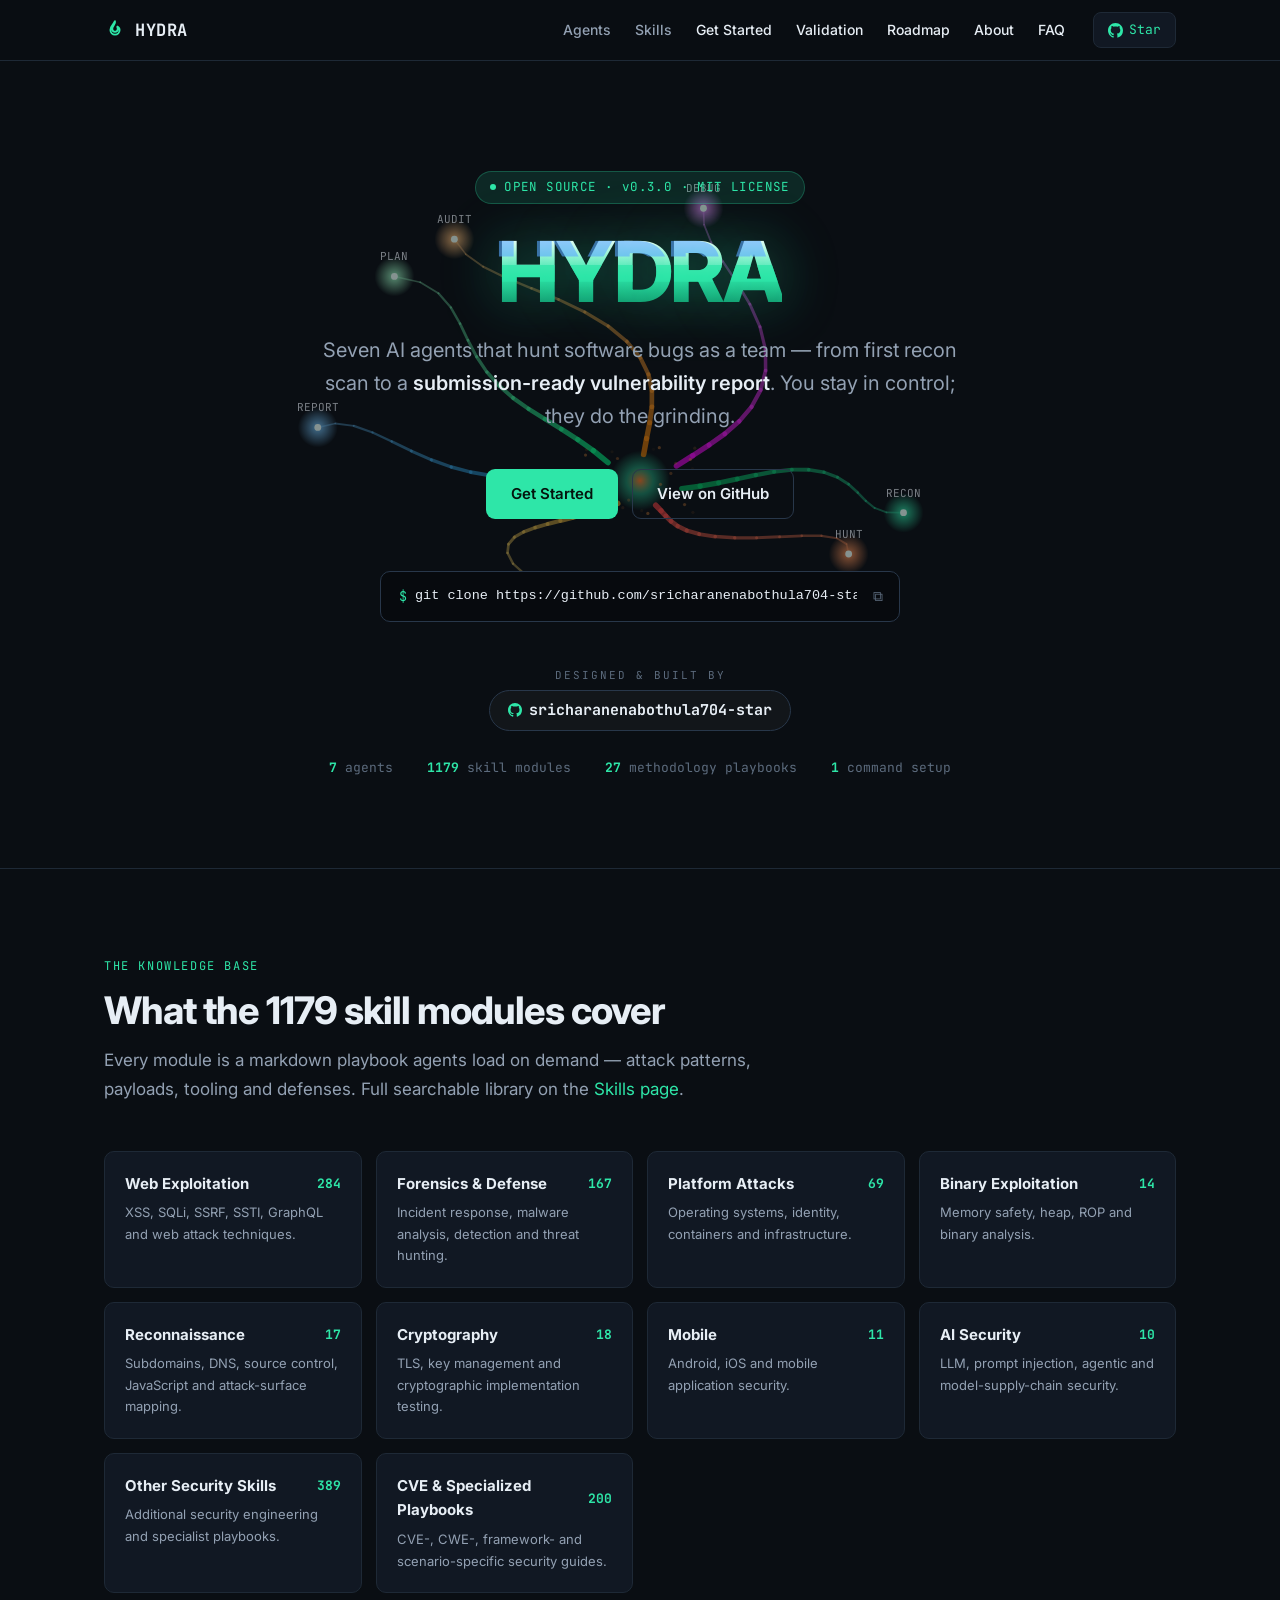
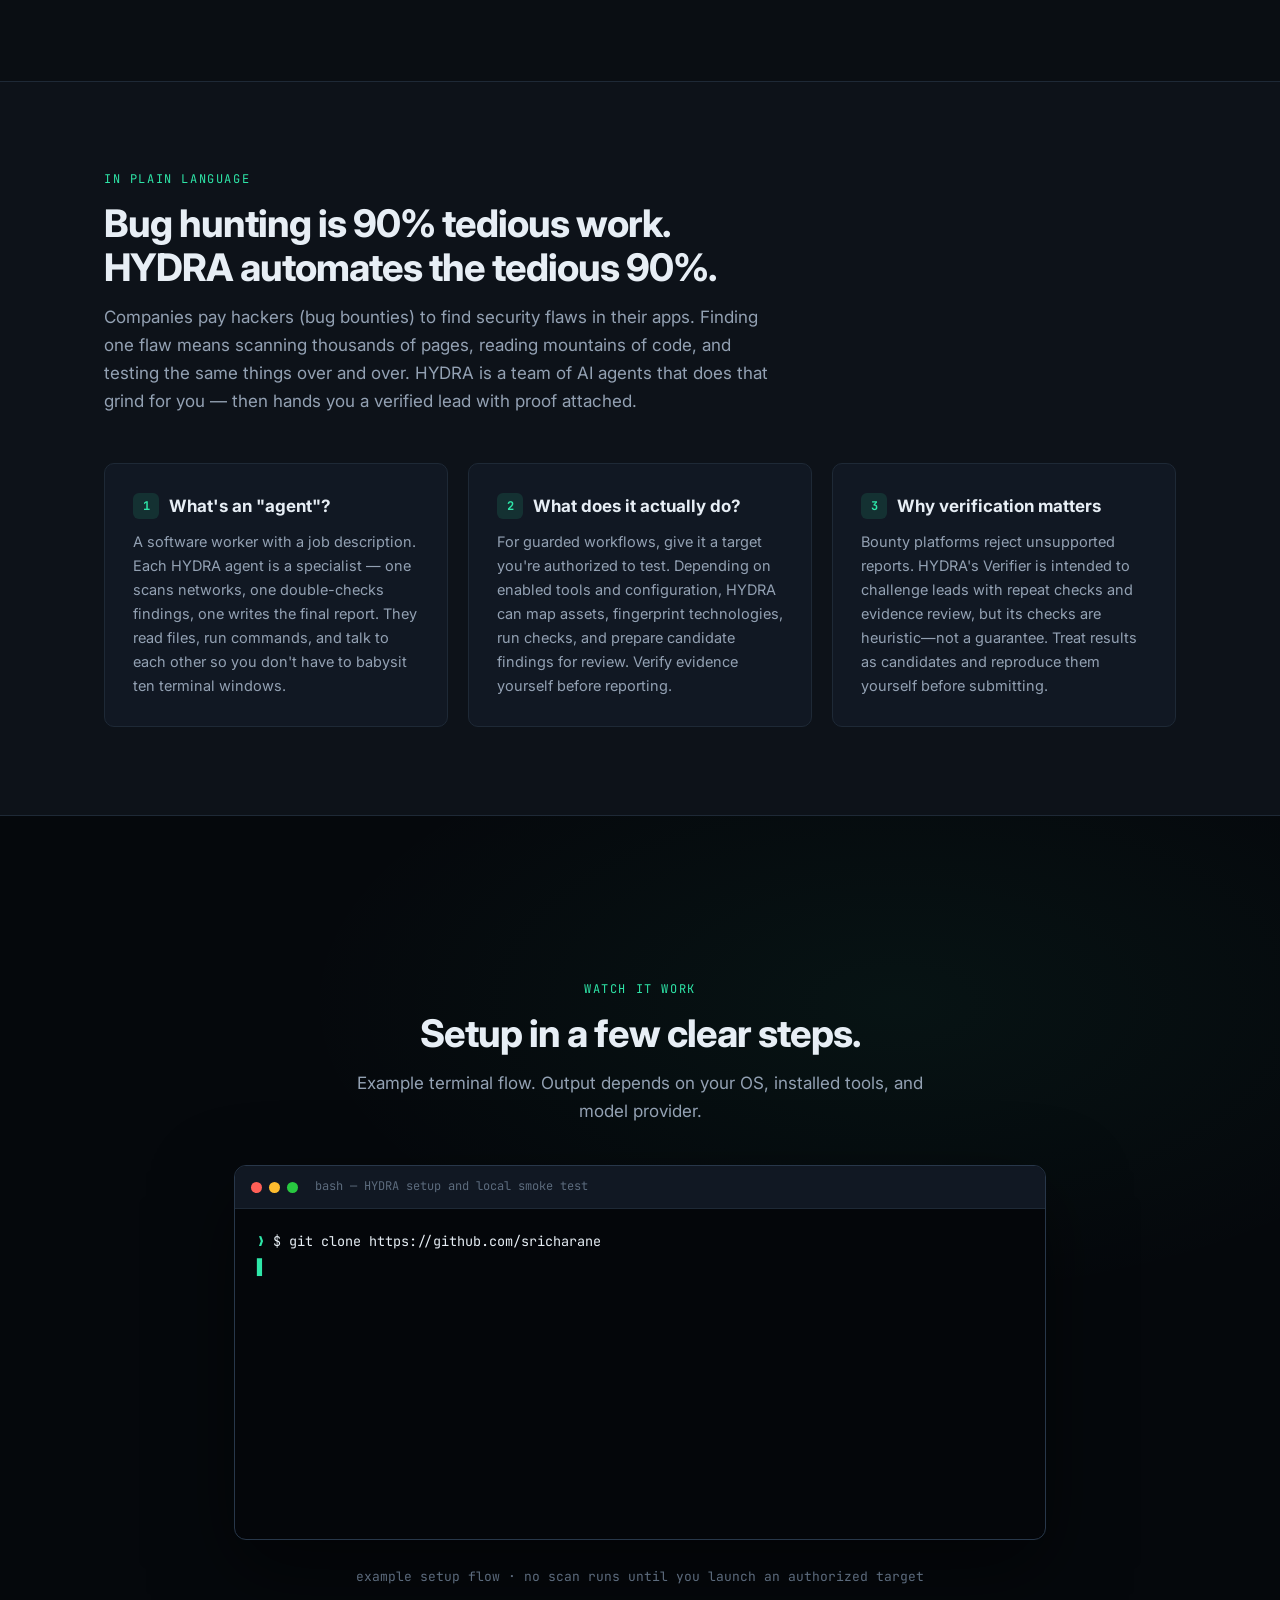
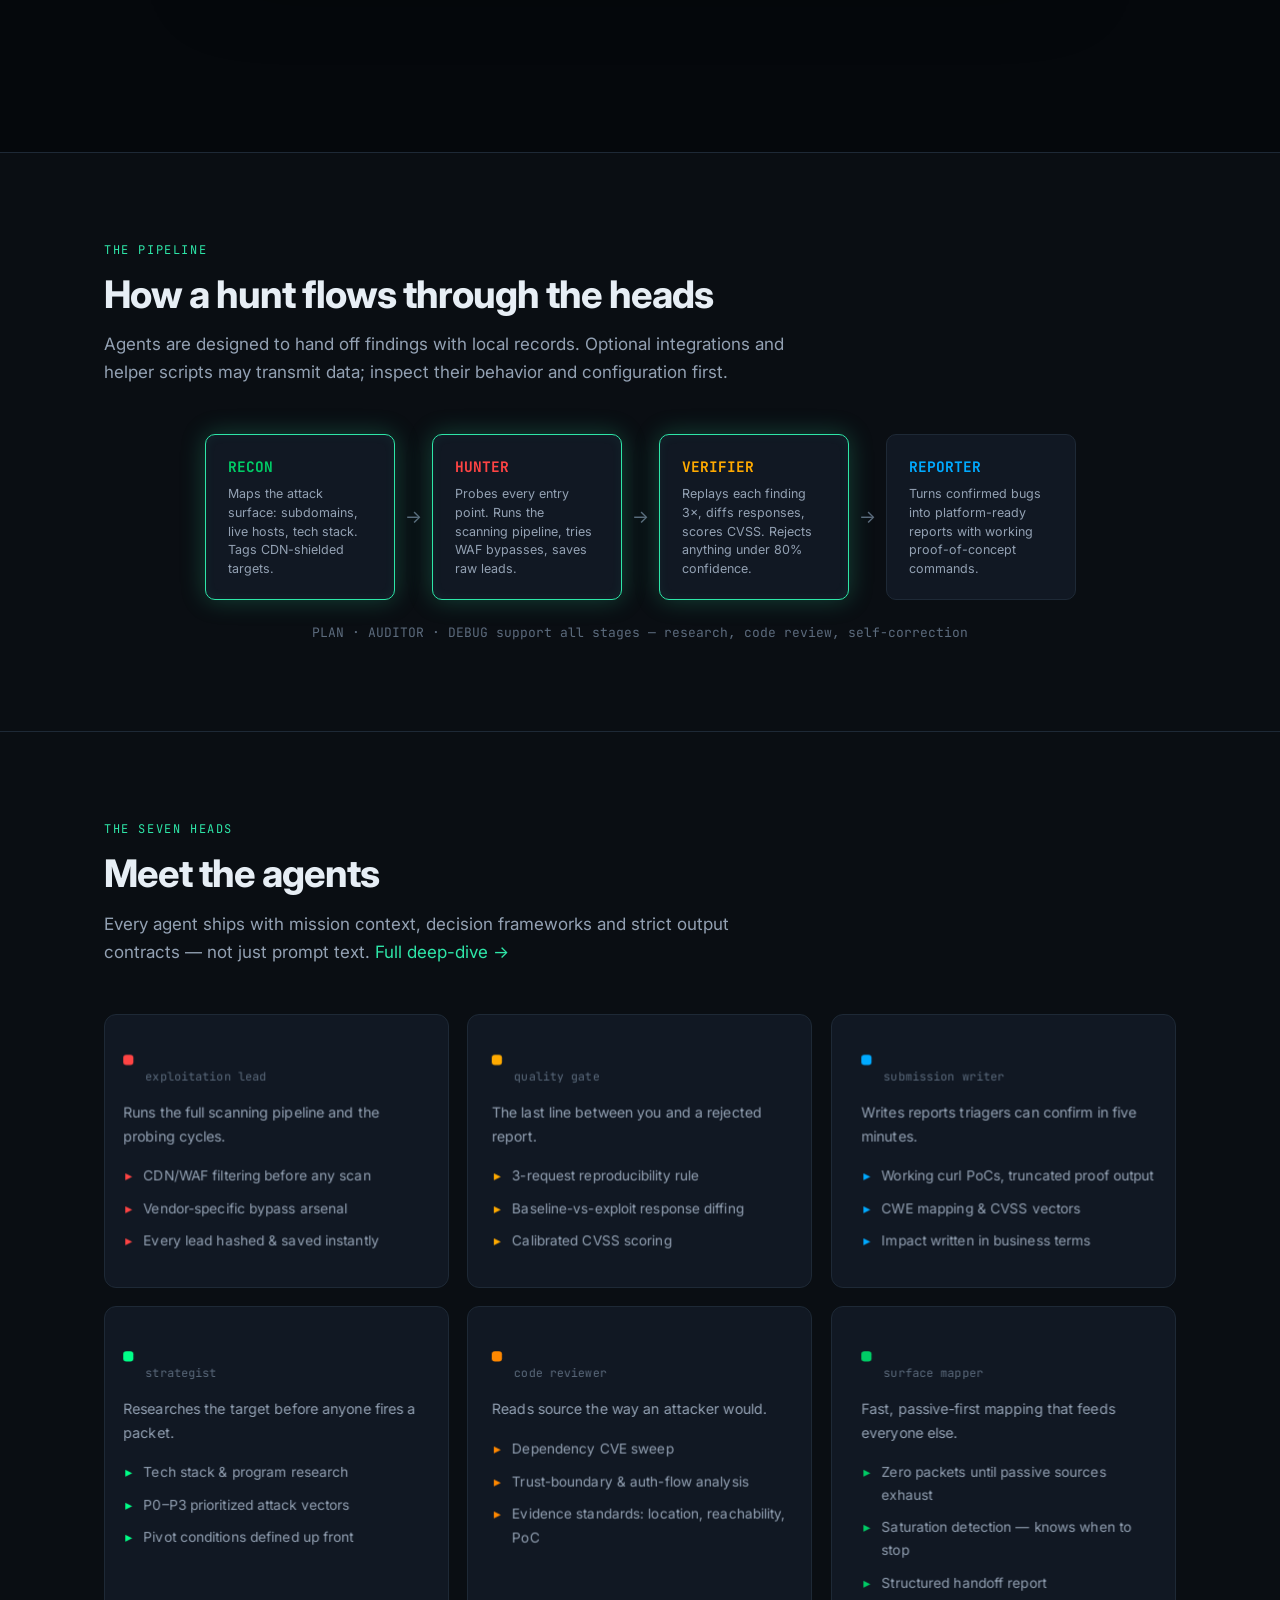
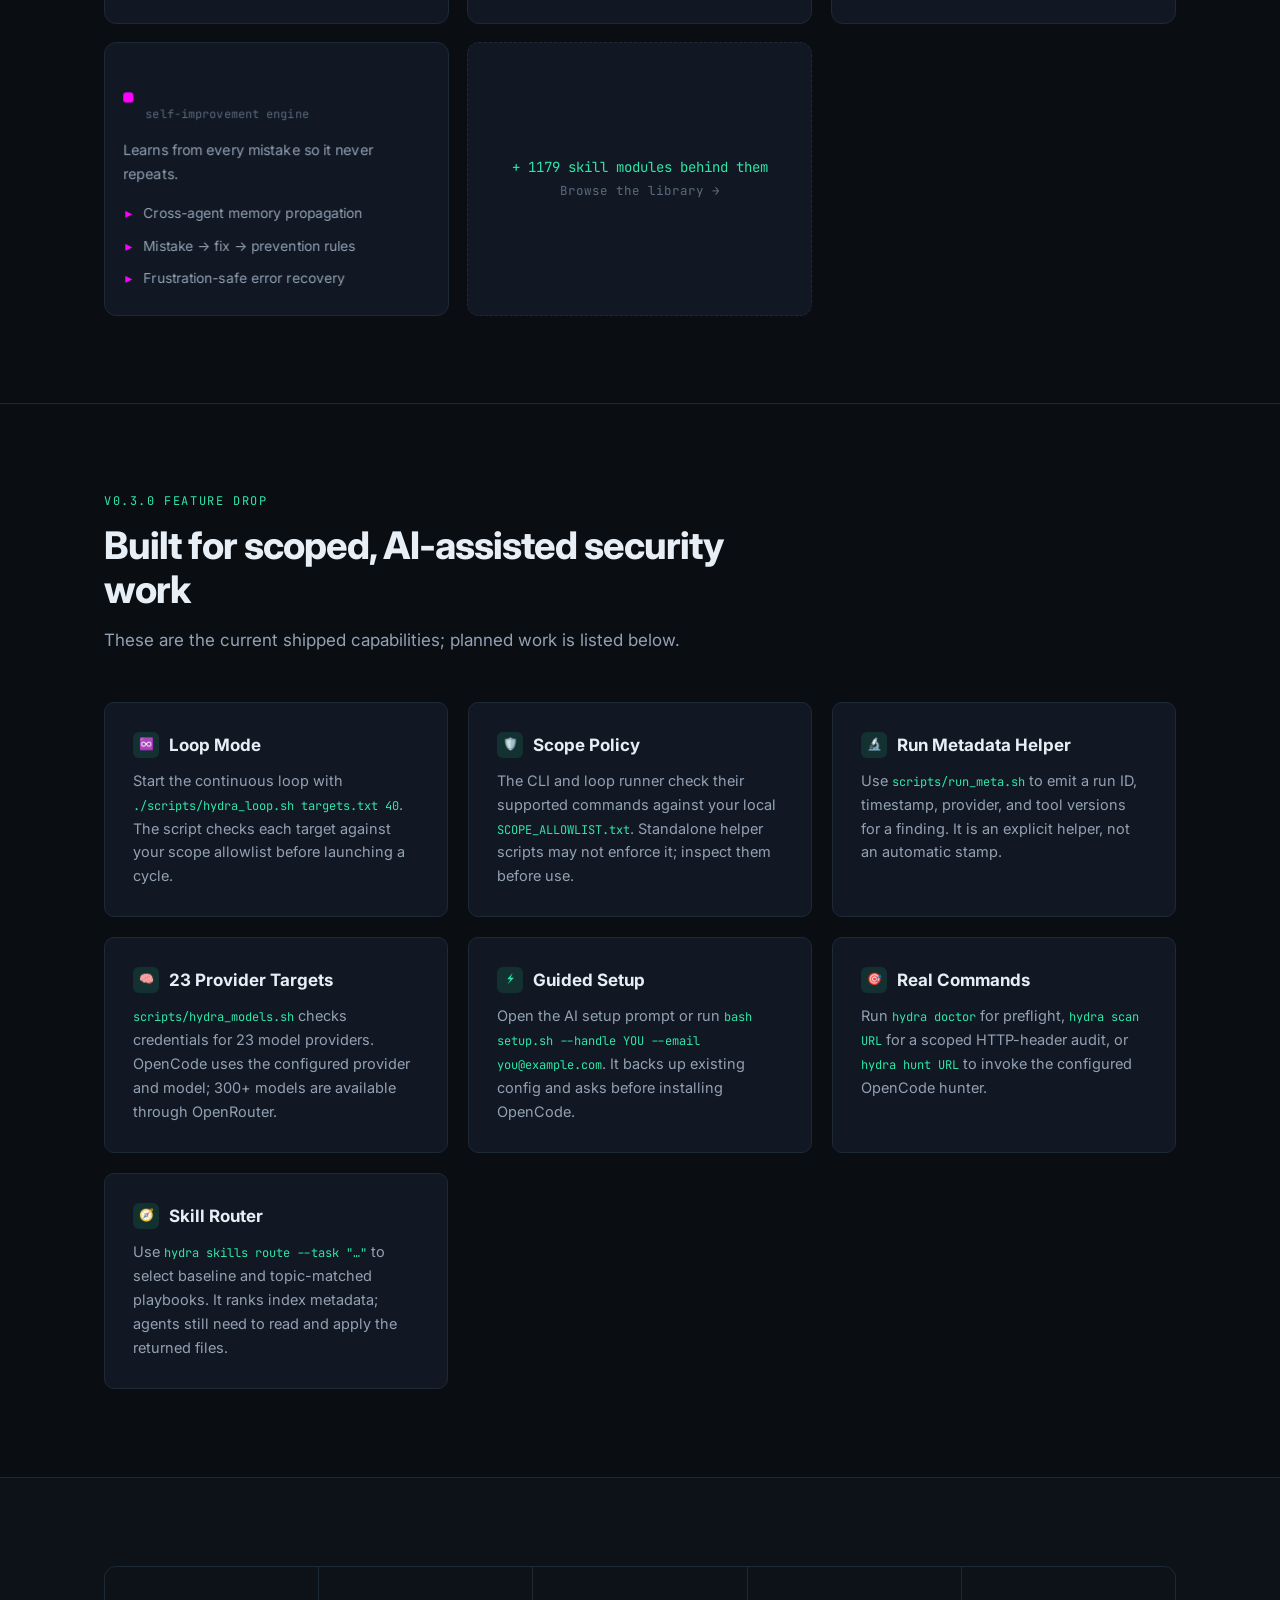
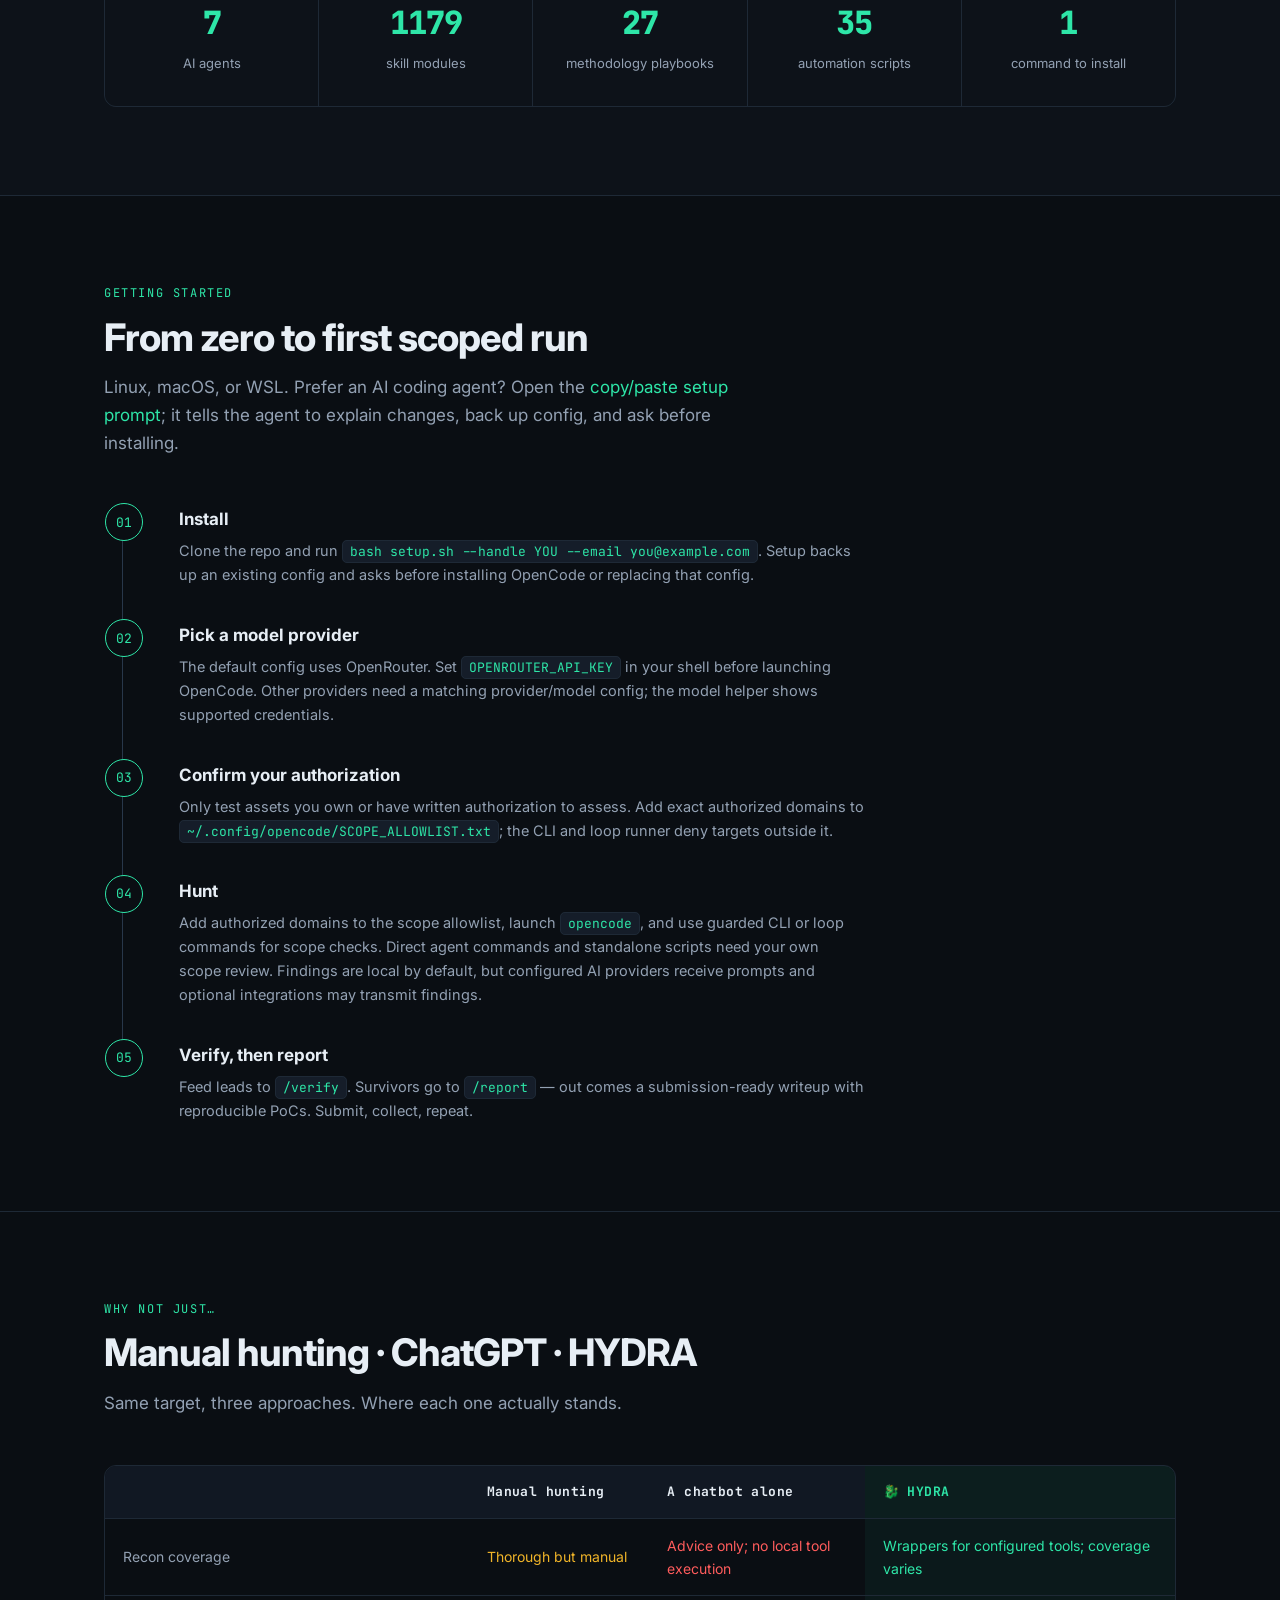
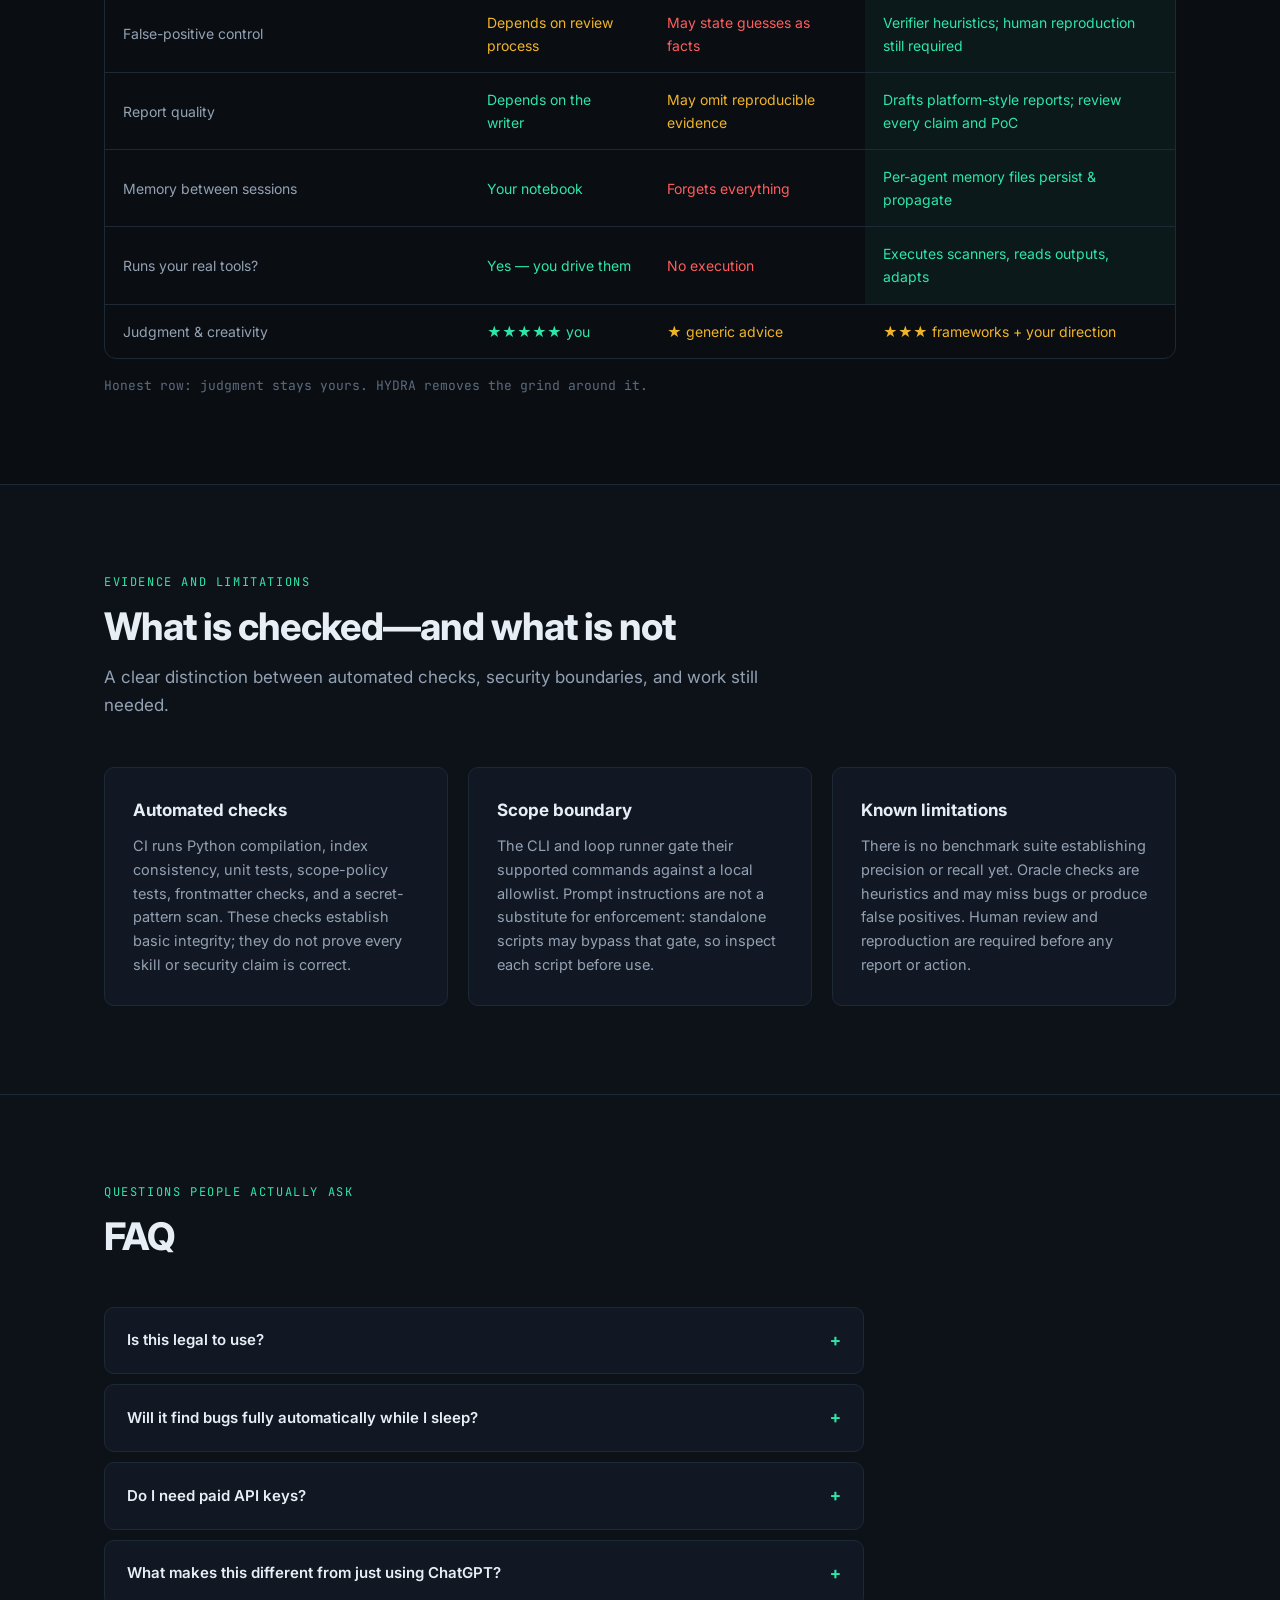
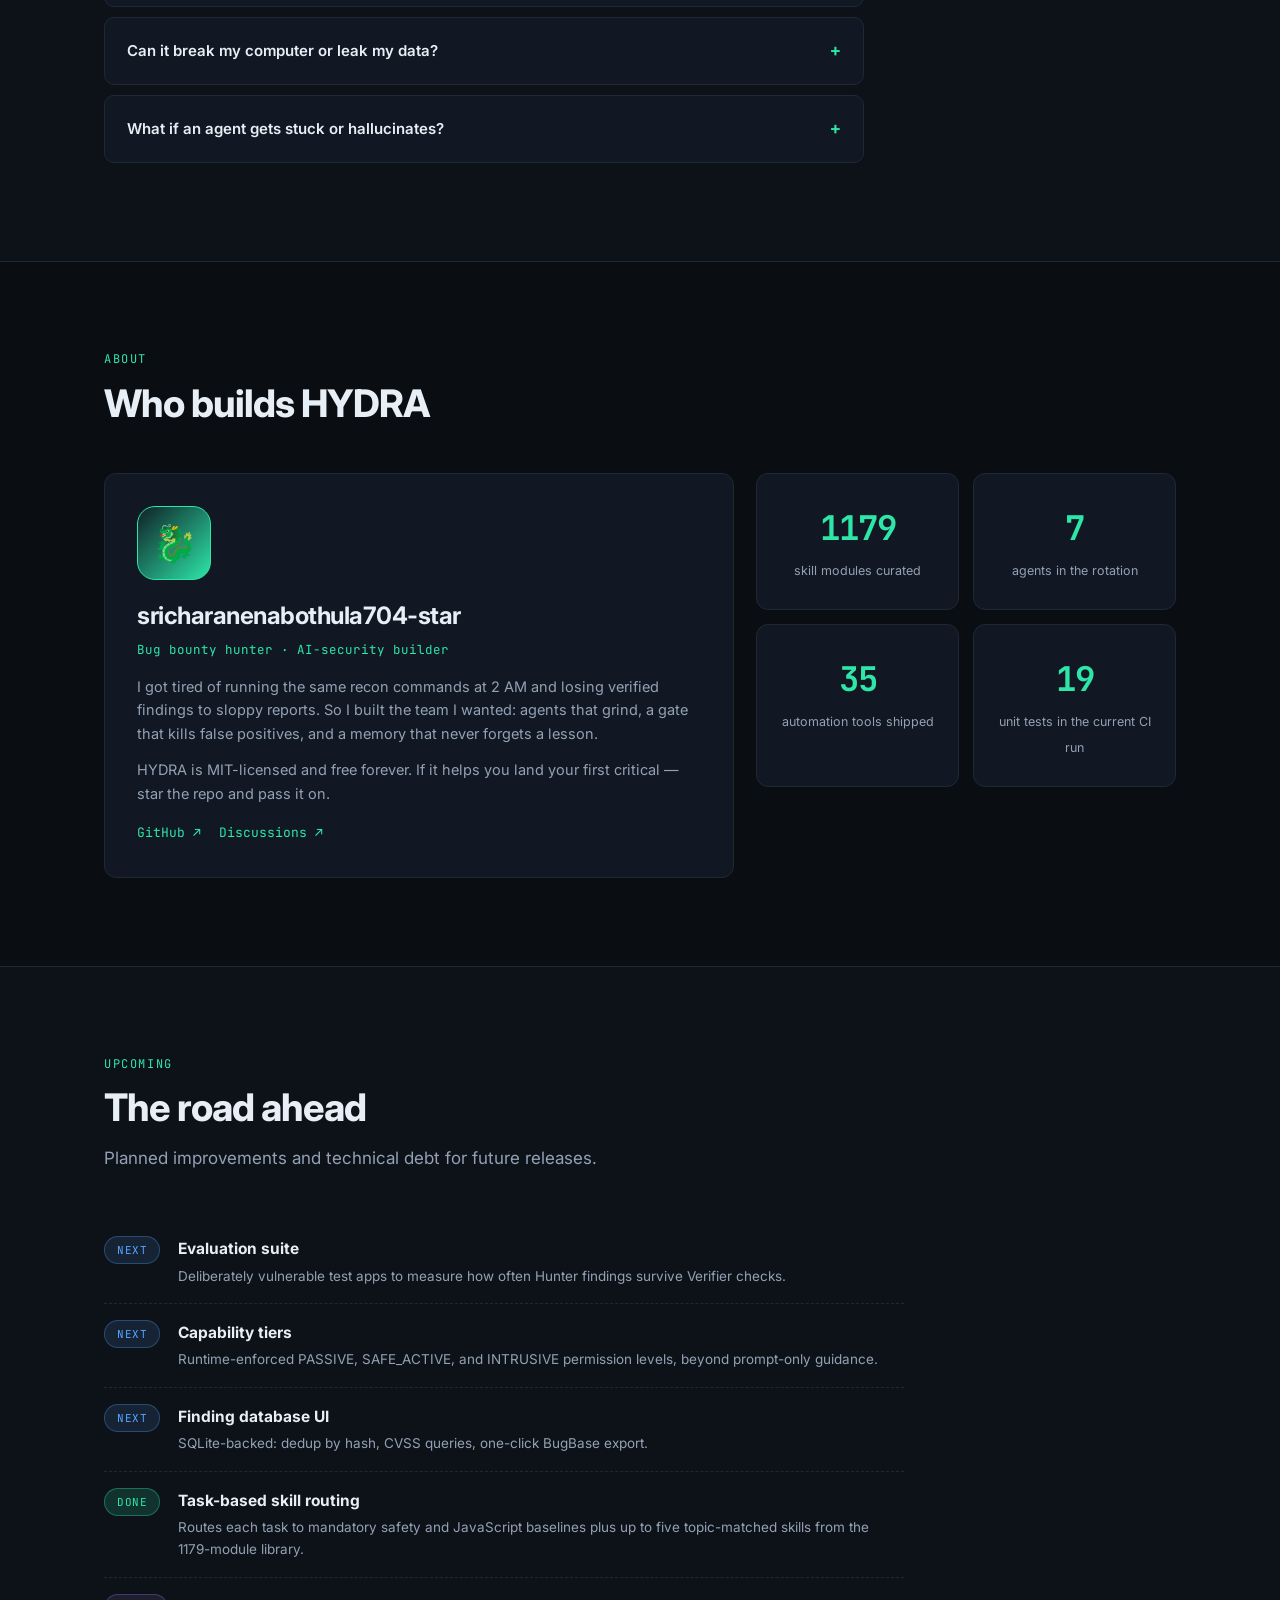
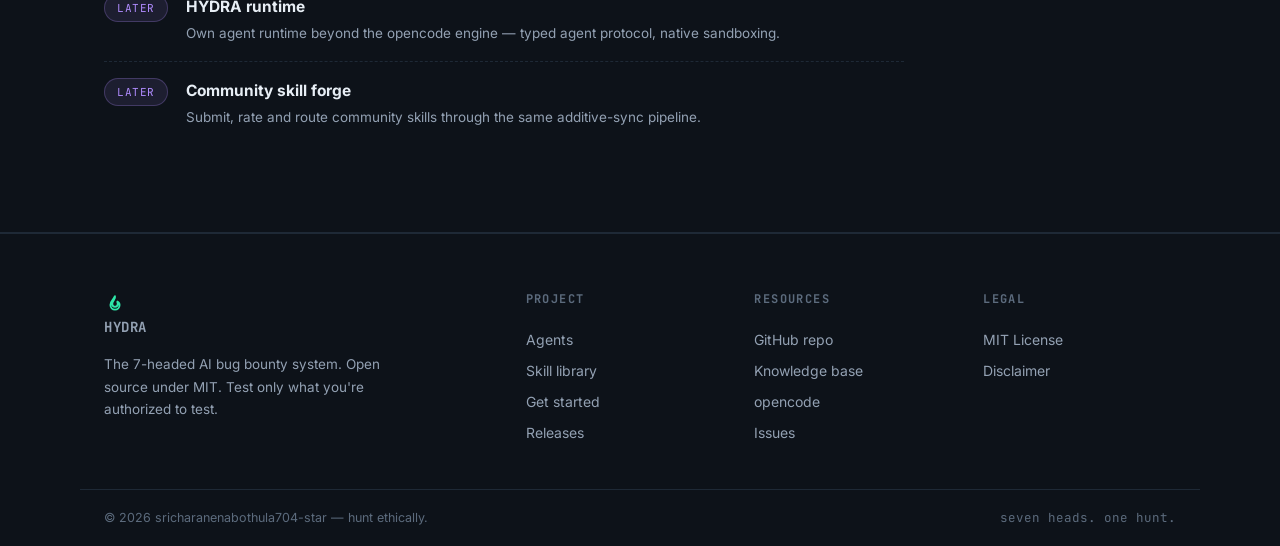
==== commit db736603: "Fix reduced-motion visuals and site claims" ====
--- a/index.html
+++ b/index.html
@@ -30,7 +30,7 @@
       <a href="agents.html">Agents</a>
       <a href="skills.html">Skills</a>
       <a href="index.html#start">Get Started</a>
-      <a href="index.html#reviews">Reviews</a>
+      <a href="index.html#validation">Validation</a>
       <a href="index.html#roadmap">Roadmap</a>
       <a href="index.html#about">About</a>
       <a href="index.html#faq">FAQ</a>
@@ -99,11 +99,11 @@
       </div>
       <div class="explain-card rv">
         <h3><span class="num">2</span> What does it actually do?</h3>
-        <p>Give it a website you're authorized to test. It maps every subdomain, fingerprints the tech, probes for known weakness patterns, verifies what it finds three separate times, and writes everything up with proof-of-concept commands a human can replay.</p>
-      </div>
-      <div class="explain-card rv">
-        <h3><span class="num">3</span> Why "no false positives" matters?</h3>
-        <p>Bounty platforms reject sloppy reports — too many and your account gets banned. HYDRA's Verifier agent exists purely to say <em>"prove it again"</em>. If confidence is under 80%, the finding dies before it ever reaches a triage queue.</p>
+        <p>For guarded workflows, give it a target you're authorized to test. Depending on enabled tools and configuration, HYDRA can map assets, fingerprint technologies, run checks, and prepare candidate findings for review. Verify evidence yourself before reporting.</p>
+      </div>
+      <div class="explain-card rv">
+        <h3><span class="num">3</span> Why verification matters</h3>
+        <p>Bounty platforms reject unsupported reports. HYDRA's Verifier is intended to challenge leads with repeat checks and evidence review, but its checks are heuristic—not a guarantee. Treat results as candidates and reproduce them yourself before submitting.</p>
       </div>
     </div>
   </div>
@@ -129,7 +129,7 @@
     <div class="sec-head rv">
       <span class="sec-kicker">The pipeline</span>
       <h2>How a hunt flows through the heads</h2>
-      <p class="sec-sub">Each agent hands off to the next. Everything is saved locally, hashed, and traceable.</p>
+      <p class="sec-sub">Agents are designed to hand off findings with local records. Optional integrations and helper scripts may transmit data; inspect their behavior and configuration first.</p>
     </div>
     <div class="flow rv">
       <div class="flow-node"><div class="fn-name" style="color:#00cc66">RECON</div><p>Maps the attack surface: subdomains, live hosts, tech stack. Tags CDN-shielded targets.</p></div>
@@ -209,7 +209,7 @@
       <div class="explain-card rv"><h3><span class="num">♾️</span> Loop Mode</h3>
         <p>Start the continuous loop with <code style="font-family:var(--mono);font-size:12px;color:var(--accent)">./scripts/hydra_loop.sh targets.txt 40</code>. The script checks each target against your scope allowlist before launching a cycle.</p></div>
       <div class="explain-card rv"><h3><span class="num">🛡️</span> Scope Policy</h3>
-        <p>The CLI and loop runner check targets against your local <code style="font-family:var(--mono);font-size:12px;color:var(--accent)">SCOPE_ALLOWLIST.txt</code>. Agents also receive explicit scope-check instructions.</p></div>
+        <p>The CLI and loop runner check their supported commands against your local <code style="font-family:var(--mono);font-size:12px;color:var(--accent)">SCOPE_ALLOWLIST.txt</code>. Standalone helper scripts may not enforce it; inspect them before use.</p></div>
       <div class="explain-card rv"><h3><span class="num">🔬</span> Run Metadata Helper</h3>
         <p>Use <code style="font-family:var(--mono);font-size:12px;color:var(--accent)">scripts/run_meta.sh</code> to emit a run ID, timestamp, provider, and tool versions for a finding. It is an explicit helper, not an automatic stamp.</p></div>
       <div class="explain-card rv"><h3><span class="num">🧠</span> 23 Provider Targets</h3>
@@ -218,6 +218,8 @@
         <p>Open the AI setup prompt or run <code style="font-family:var(--mono);font-size:12px;color:var(--accent)">bash setup.sh --handle YOU --email you@example.com</code>. It backs up existing config and asks before installing OpenCode.</p></div>
       <div class="explain-card rv"><h3><span class="num">🎯</span> Real Commands</h3>
         <p>Run <code style="font-family:var(--mono);font-size:12px;color:var(--accent)">hydra doctor</code> for preflight, <code style="font-family:var(--mono);font-size:12px;color:var(--accent)">hydra scan URL</code> for a scoped HTTP-header audit, or <code style="font-family:var(--mono);font-size:12px;color:var(--accent)">hydra hunt URL</code> to invoke the configured OpenCode hunter.</p></div>
+      <div class="explain-card rv"><h3><span class="num">🧭</span> Skill Router</h3>
+        <p>Use <code style="font-family:var(--mono);font-size:12px;color:var(--accent)">hydra skills route --task "…"</code> to select baseline and topic-matched playbooks. It ranks index metadata; agents still need to read and apply the returned files.</p></div>
     </div>
   </div>
 </section>
@@ -256,7 +258,7 @@
       </div>
       <div class="step rv">
         <h3>Hunt</h3>
-        <p>Add your authorized domains to the scope allowlist, launch <code>opencode</code>, then type <code>/hunt https://your-authorized-host</code>. Findings and reports stay local; requests are sent only to targets you explicitly authorize.</p>
+        <p>Add authorized domains to the scope allowlist, launch <code>opencode</code>, and use guarded CLI or loop commands for scope checks. Direct agent commands and standalone scripts need your own scope review. Findings are local by default, but configured AI providers receive prompts and optional integrations may transmit findings.</p>
       </div>
       <div class="step rv">
         <h3>Verify, then report</h3>
@@ -276,9 +278,9 @@
     <div class="compare-wrap rv">
       <table class="cmp">
         <tr><th style="width:34%"></th><th>Manual hunting</th><th>A chatbot alone</th><th class="hydra-col">🐉 HYDRA</th></tr>
-        <tr><td>Recon coverage</td><td class="mid">Thorough but slow — hours per target</td><td class="no">Can't scan; guesses from memory</td><td class="hydra-col yes">Full pipeline, minutes, evidence saved</td></tr>
-        <tr><td>False-positive control</td><td class="mid">Depends on your discipline that day</td><td class="no">Confidently wrong, often</td><td class="hydra-col yes">Verifier gate: 3× replay + 80% confidence bar</td></tr>
-        <tr><td>Report quality</td><td class="yes">Excellent if you're a good writer</td><td class="mid">Generic, no reproducible PoC</td><td class="hydra-col yes">Platform-format + working curl PoC</td></tr>
+        <tr><td>Recon coverage</td><td class="mid">Thorough but manual</td><td class="no">Advice only; no local tool execution</td><td class="hydra-col yes">Wrappers for configured tools; coverage varies</td></tr>
+        <tr><td>False-positive control</td><td class="mid">Depends on review process</td><td class="no">May state guesses as facts</td><td class="hydra-col yes">Verifier heuristics; human reproduction still required</td></tr>
+        <tr><td>Report quality</td><td class="yes">Depends on the writer</td><td class="mid">May omit reproducible evidence</td><td class="hydra-col yes">Drafts platform-style reports; review every claim and PoC</td></tr>
         <tr><td>Memory between sessions</td><td class="yes">Your notebook</td><td class="no">Forgets everything</td><td class="hydra-col yes">Per-agent memory files persist &amp; propagate</td></tr>
         <tr><td>Runs your real tools?</td><td class="yes">Yes — you drive them</td><td class="no">No execution</td><td class="hydra-col yes">Executes scanners, reads outputs, adapts</td></tr>
         <tr><td>Judgment &amp; creativity</td><td class="yes">★★★★★ you</td><td class="mid">★ generic advice</td><td class="mid">★★★ frameworks + your direction</td></tr>
@@ -289,33 +291,25 @@
 </section>
 
 
-<section id="reviews">
-  <div class="wrap">
-    <div class="sec-head rv">
-      <span class="sec-kicker">Early review</span>
-      <h2>What independent assessment said</h2>
-      <p class="sec-sub">HYDRA was submitted for external AI-driven code review. Unedited verdicts, verbatim.</p>
-    </div>
-    <div class="rev-wrap">
-      <div class="rev-quote rv">
-        "This is a genuinely ambitious project. The interesting part isn't the number of skills; it's the attempt to build an <em>actual multi-agent security workflow</em> rather than just throwing a giant prompt at an LLM."
-        <br><br>
-        "Hunter finds → Verifier challenges → Reporter writes. That is much better than: AI finds something → AI immediately declares it a vulnerability."
-        <br><br>
-        "You aren't just making another Nuclei wrapper… AI security agents + methodology library + verification gate + persistent agent memory + orchestration — that's <em>legitimately a strong project direction.</em>"
-        <span class="src">— independent automated architecture review, Aug 2026 (full text in repo discussions)</span>
-      </div>
-      <div class="rev-score rv">
-        <h3>REVIEW SCORECARD</h3>
-        <div class="srow"><span>Agent design</span><div class="bar"><i data-w="85"></i></div><b>8.5</b></div>
-        <div class="srow"><span>Methodology</span><div class="bar"><i data-w="85"></i></div><b>8.5</b></div>
-        <div class="srow"><span>Architecture</span><div class="bar"><i data-w="80"></i></div><b>8.0</b></div>
-        <div class="srow"><span>Automation</span><div class="bar"><i data-w="80"></i></div><b>8.0</b></div>
-        <div class="srow"><span>Documentation</span><div class="bar"><i data-w="80"></i></div><b>8.0</b></div>
-        <div class="srow"><span>Safety boundaries</span><div class="bar"><i data-w="70"></i></div><b>7.0</b></div>
-        <div class="srow"><span>Maintainability</span><div class="bar"><i data-w="65"></i></div><b>6.5</b></div>
-        <div class="srow"><span>Testing (in progress)</span><div class="bar"><i data-w="55"></i></div><b>5.5</b></div>
-        <div class="rev-verdict">Overall <b>~7.5/10</b> · The roadmap it recommended — policy engine, eval suite, reproducibility metadata — is exactly what we're building next.</div>
+<section class="plain" id="validation">
+  <div class="wrap">
+    <div class="sec-head rv">
+      <span class="sec-kicker">Evidence and limitations</span>
+      <h2>What is checked—and what is not</h2>
+      <p class="sec-sub">A clear distinction between automated checks, security boundaries, and work still needed.</p>
+    </div>
+    <div class="explain-grid">
+      <div class="explain-card rv">
+        <h3>Automated checks</h3>
+        <p>CI runs Python compilation, index consistency, unit tests, scope-policy tests, frontmatter checks, and a secret-pattern scan. These checks establish basic integrity; they do not prove every skill or security claim is correct.</p>
+      </div>
+      <div class="explain-card rv">
+        <h3>Scope boundary</h3>
+        <p>The CLI and loop runner gate their supported commands against a local allowlist. Prompt instructions are not a substitute for enforcement: standalone scripts may bypass that gate, so inspect each script before use.</p>
+      </div>
+      <div class="explain-card rv">
+        <h3>Known limitations</h3>
+        <p>There is no benchmark suite establishing precision or recall yet. Oracle checks are heuristics and may miss bugs or produce false positives. Human review and reproduction are required before any report or action.</p>
       </div>
     </div>
   </div>
@@ -329,12 +323,12 @@
       <h2>FAQ</h2>
     </div>
     <div class="faq">
-      <details class="rv"><summary>Is this legal to use?</summary><div class="a">Yes — on targets you're authorized to test: your own systems, or assets inside a bug bounty program's written scope. Every agent checks scope before acting, and the repo ships a full disclaimer. Testing random websites without permission is illegal everywhere that has computers.</div></details>
+      <details class="rv"><summary>Is this legal to use?</summary><div class="a">Use it only on systems you own or have written authorization to test. The CLI and loop runner enforce the local allowlist for their guarded commands, and agent instructions require scope review. Standalone helper scripts may not enforce the allowlist; inspect them and confirm scope before running any script or sending traffic.</div></details>
       <details class="rv"><summary>Will it find bugs fully automatically while I sleep?</summary><div class="a">No — and be suspicious of anything claiming otherwise. HYDRA automates recon, pattern-matching, verification drudgery and report writing. Judgment — choosing targets, reading business logic, deciding what's worth pursuing — stays with you. Think of it as a very fast junior team you direct, not an autonomous money printer.</div></details>
-      <details class="rv"><summary>Do I need paid API keys?</summary><div class="a">You need one AI model provider. OpenRouter has free models; ollama runs fully local and free. Everything else — the skills, playbooks, scripts, CI — costs nothing and phones nobody.</div></details>
+      <details class="rv"><summary>Do I need paid API keys?</summary><div class="a">You need an AI model provider for model-backed workflows. Some providers offer free tiers; a local Ollama setup can keep model prompts on your machine. Cloud providers receive the prompts sent to them, and configured tools may contact their targets or other services. Review provider terms, privacy settings, and scripts before use.</div></details>
       <details class="rv"><summary>What makes this different from just using ChatGPT?</summary><div class="a">ChatGPT gives advice; HYDRA executes. It runs real scanners against real targets, keeps per-agent memory across sessions, enforces verification discipline, and produces reports in exact platform format. It's a workflow with guards, not a chat window.</div></details>
-      <details class="rv"><summary>Can it break my computer or leak my data?</summary><div class="a">Findings and reports stay in ~/recon_reports on your machine. The repo's CI blocks secret-shaped content from ever being committed, and GitHub push protection is enabled. As with any tool that executes commands, read what it runs — that habit will serve you well beyond HYDRA.</div></details>
-      <details class="rv"><summary>What if an agent gets stuck or hallucinates?</summary><div class="a">All seven agents carry a Self-Rescue Protocol: when confused, they fire parallel web searches, fetch primary documentation, cross-verify two independent sources, and log the knowledge gap — instead of guessing confidently. The Debug agent turns every recovered mistake into a permanent prevention rule.</div></details>
+      <details class="rv"><summary>Can it break my computer or leak my data?</summary><div class="a">Findings are stored locally by default, but this is not a guarantee that all data stays local. The optional coordination server binds to 0.0.0.0:5000 without authentication and serves submitted findings over HTTP; do not run it as shipped. The config also grants the build agent shell and edit permissions. Review scripts, permissions, and provider data handling before use.</div></details>
+      <details class="rv"><summary>What if an agent gets stuck or hallucinates?</summary><div class="a">The prompts include recovery and evidence-review guidance, but agents can still get stuck or make mistakes. Treat every result as a candidate; independently reproduce it, inspect raw evidence, and review reports before submission.</div></details>
     </div>
   </div>
 </section>
@@ -362,7 +356,7 @@
         <div class="fact"><b>1179</b><span>skill modules curated</span></div>
         <div class="fact"><b>7</b><span>agents in the rotation</span></div>
         <div class="fact"><b>35</b><span>automation tools shipped</span></div>
-        <div class="fact"><b>∞</b><span>loop mode uptime</span></div>
+        <div class="fact"><b>19</b><span>unit tests in the current CI run</span></div>
       </div>
     </div>
   </div>
@@ -373,7 +367,7 @@
     <div class="sec-head rv">
       <span class="sec-kicker">Upcoming</span>
       <h2>The road ahead</h2>
-      <p class="sec-sub">What the next releases are grinding toward — pulled straight from our external review roadmap.</p>
+      <p class="sec-sub">Planned improvements and technical debt for future releases.</p>
     </div>
     <div class="roadmap">
       <div class="ritem rv"><span class="tag next">NEXT</span><div><b>Evaluation suite</b><p>Deliberately vulnerable test apps to measure how often Hunter findings survive Verifier checks.</p></div></div>
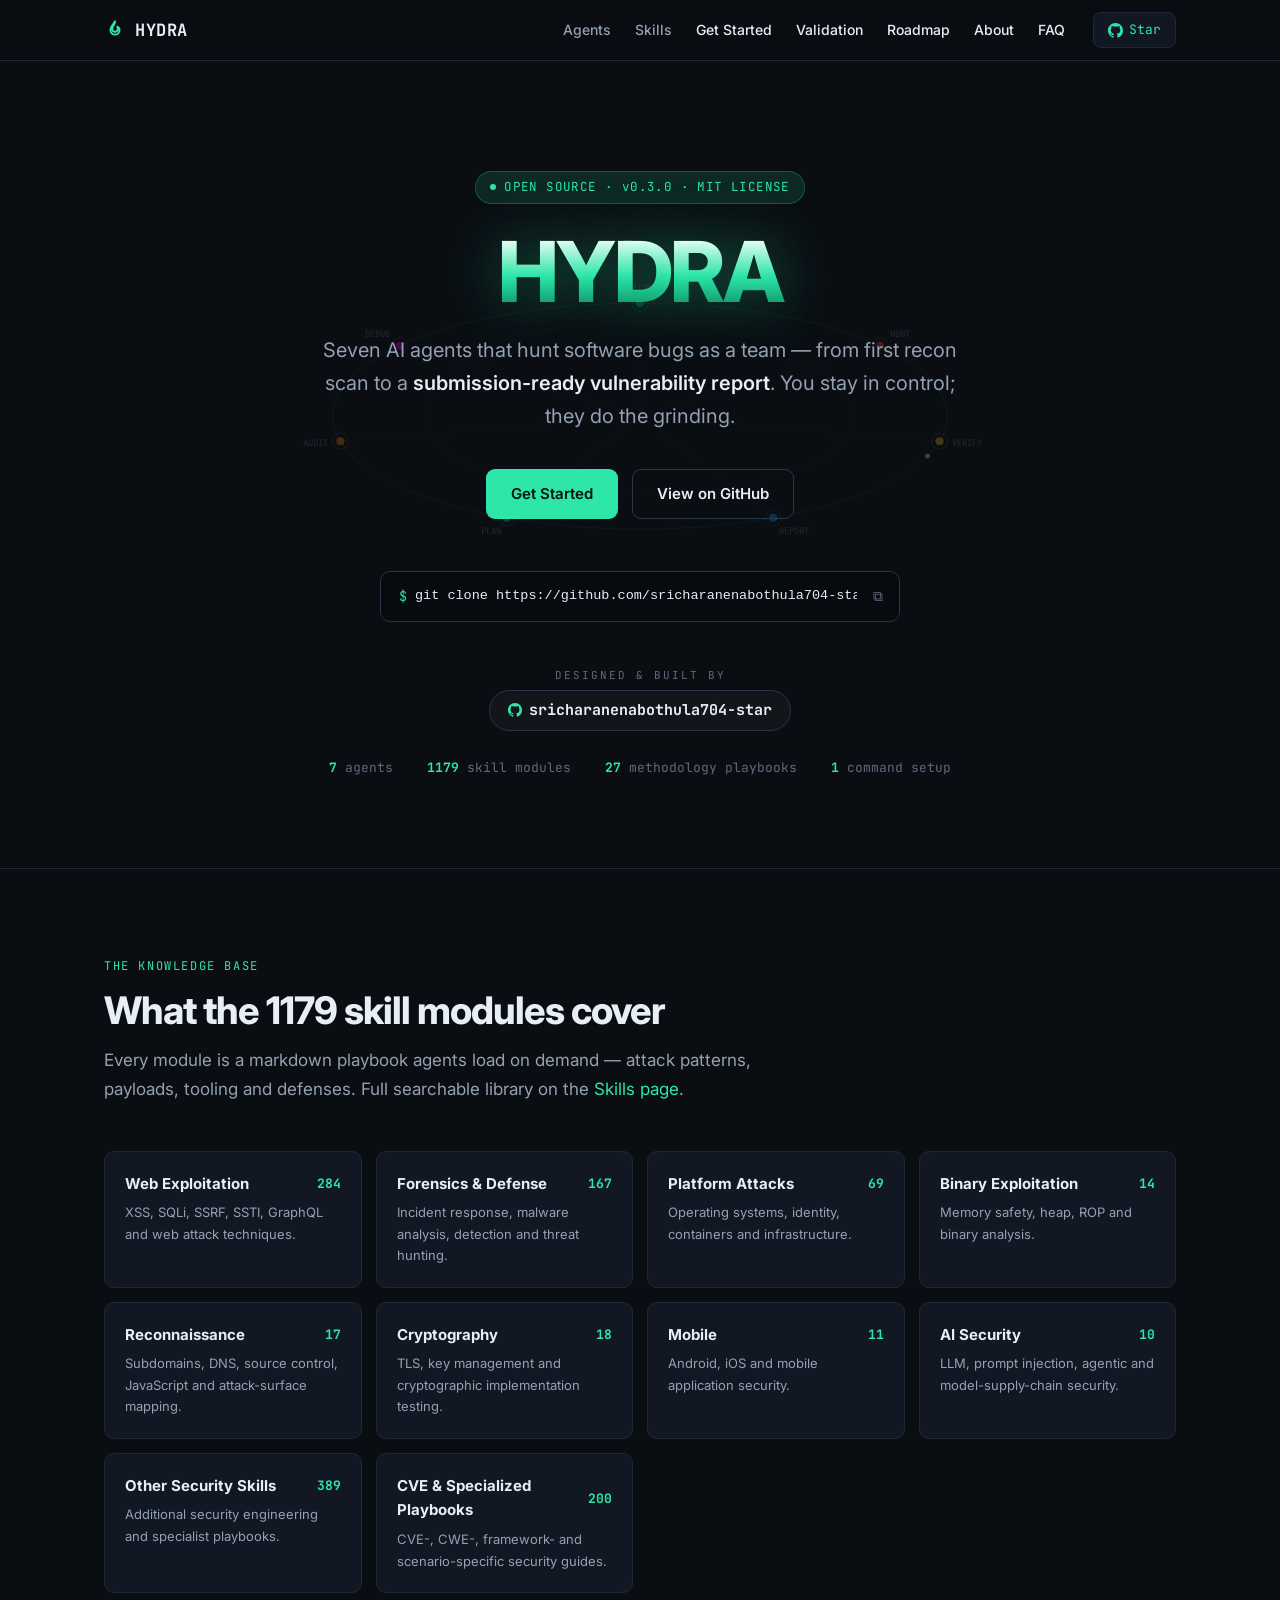
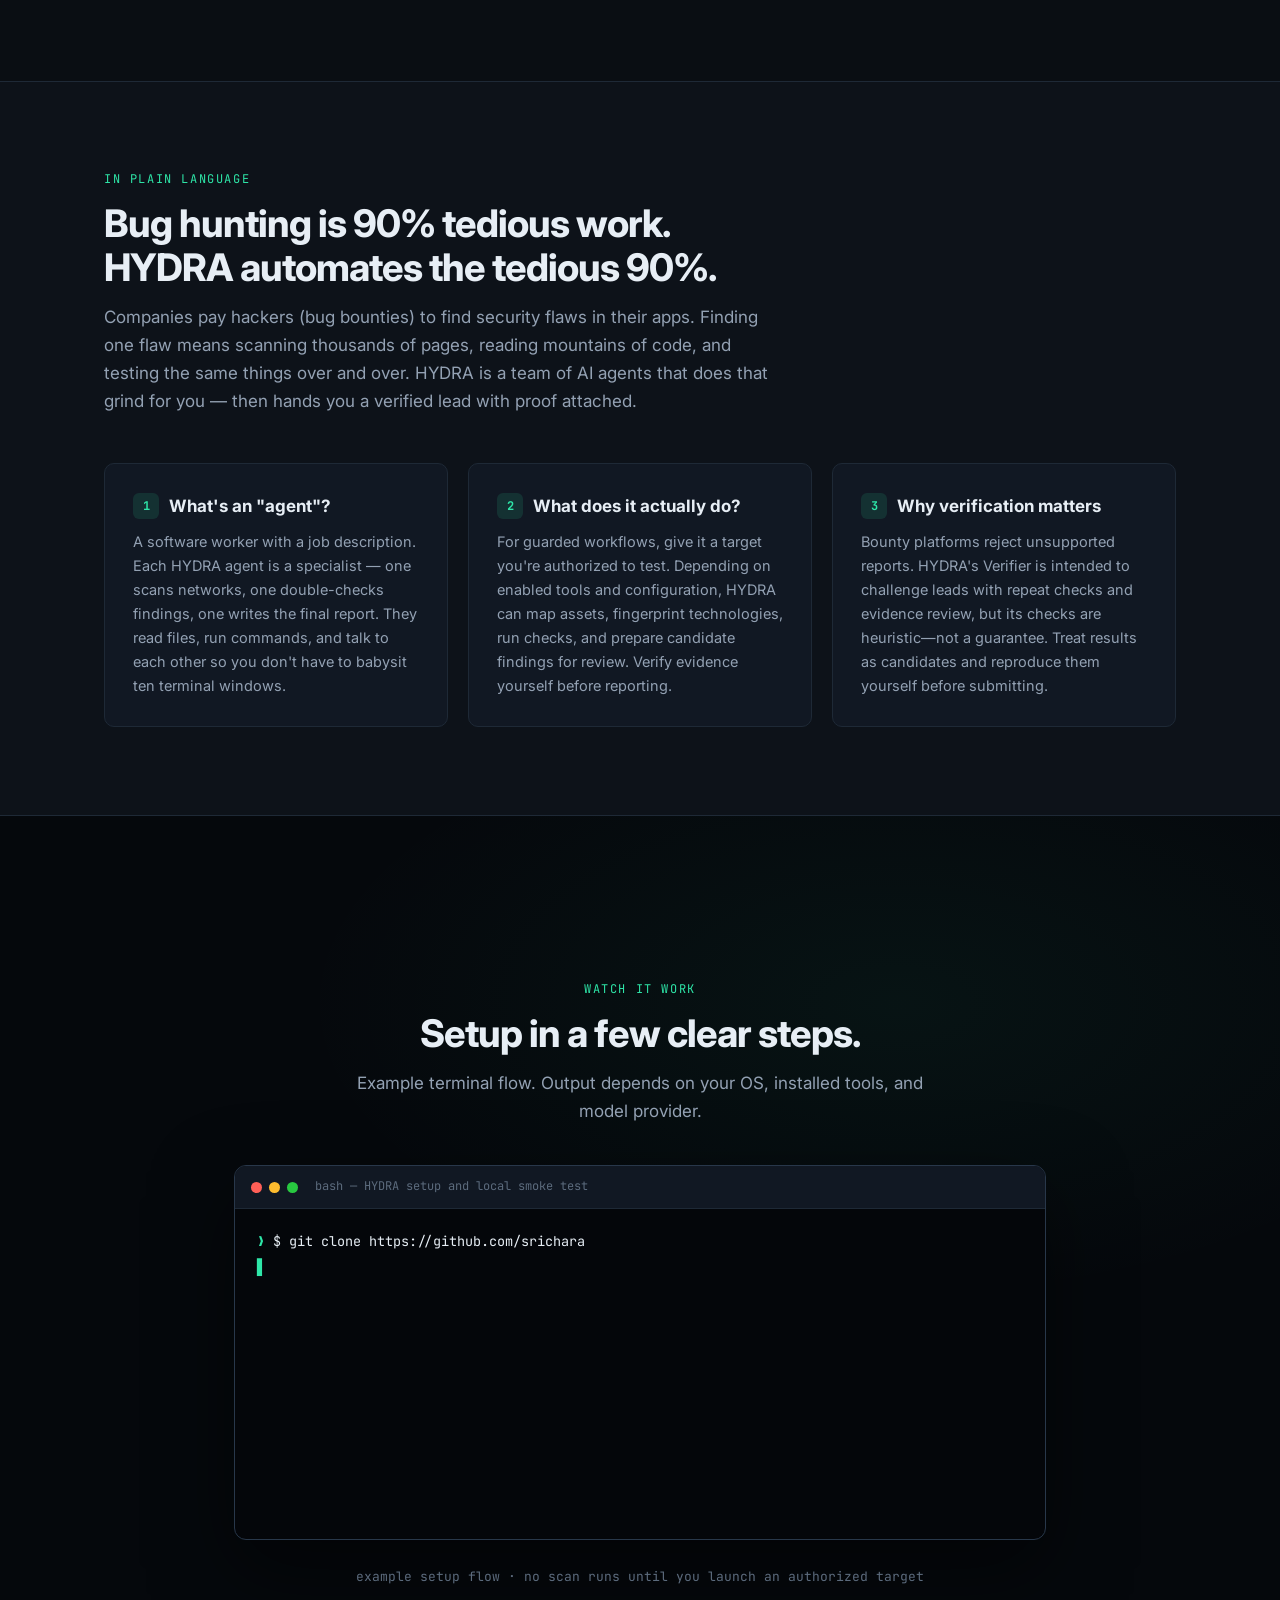
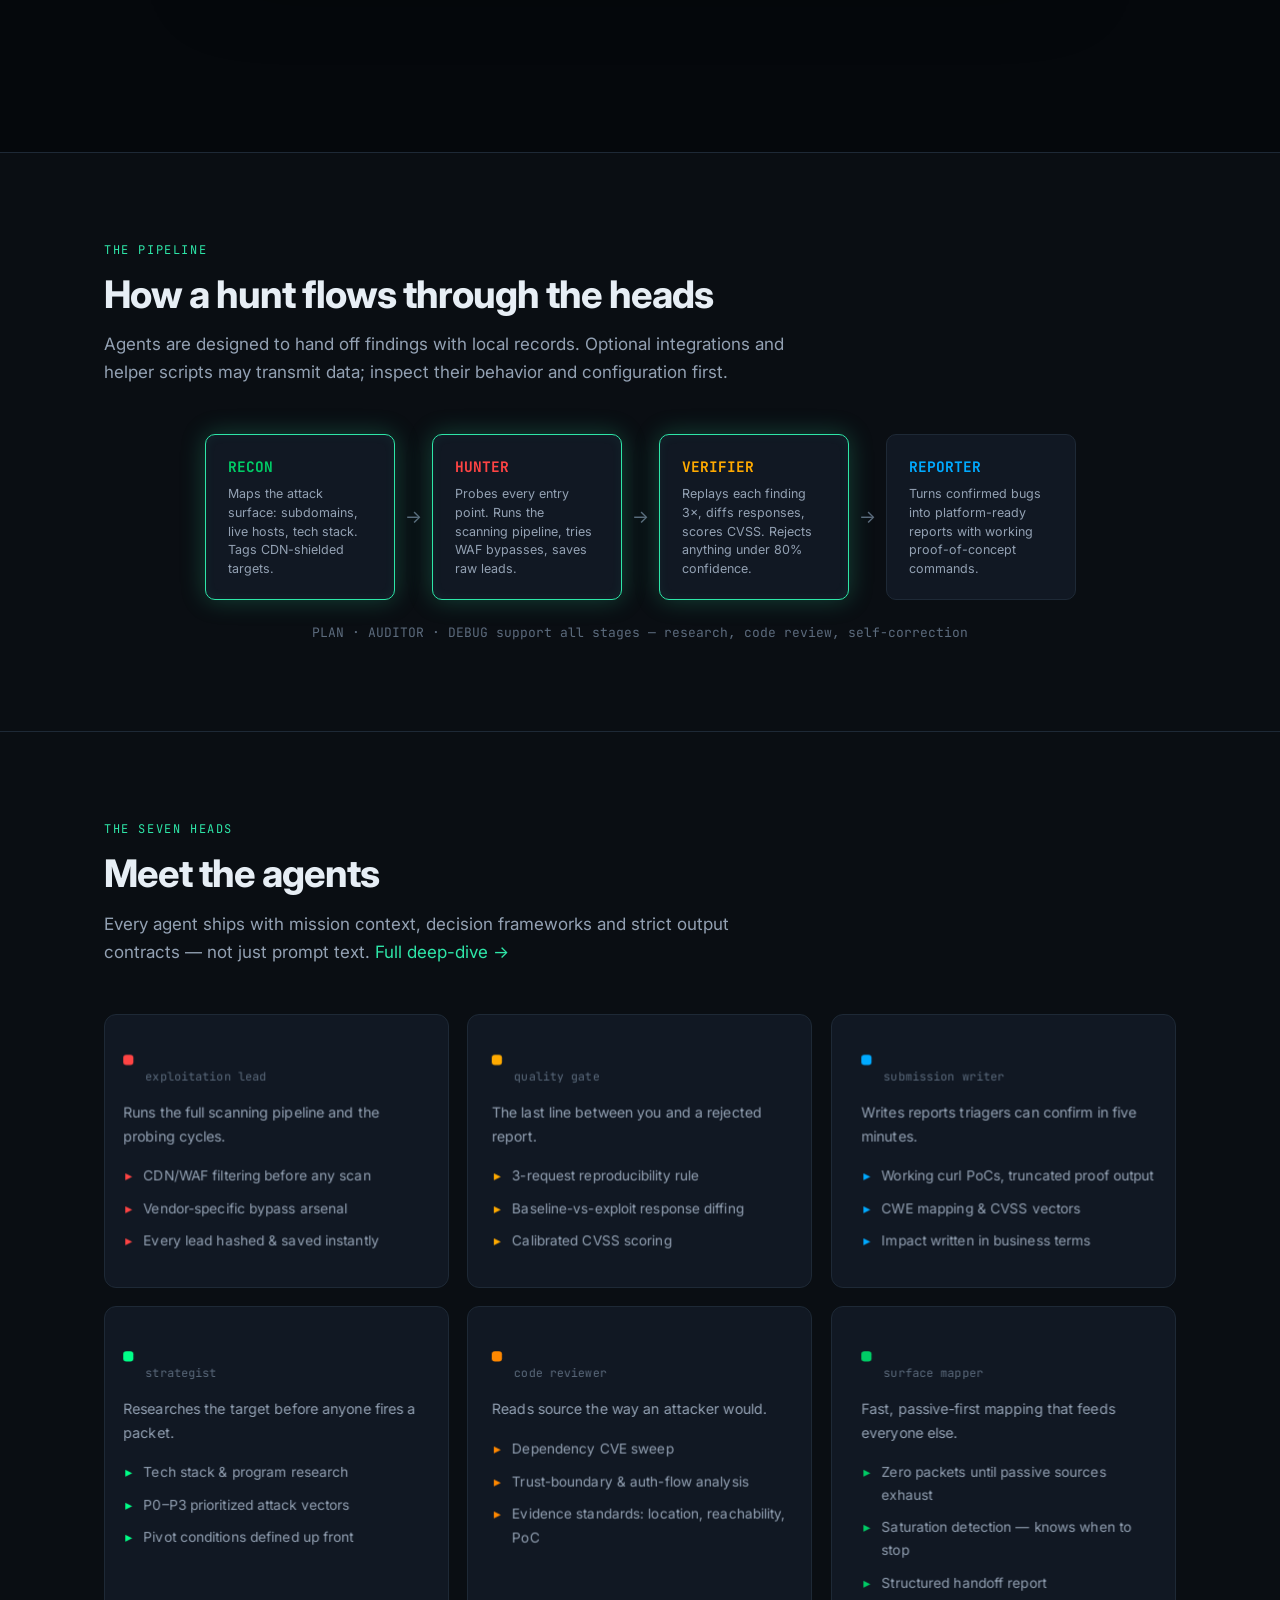
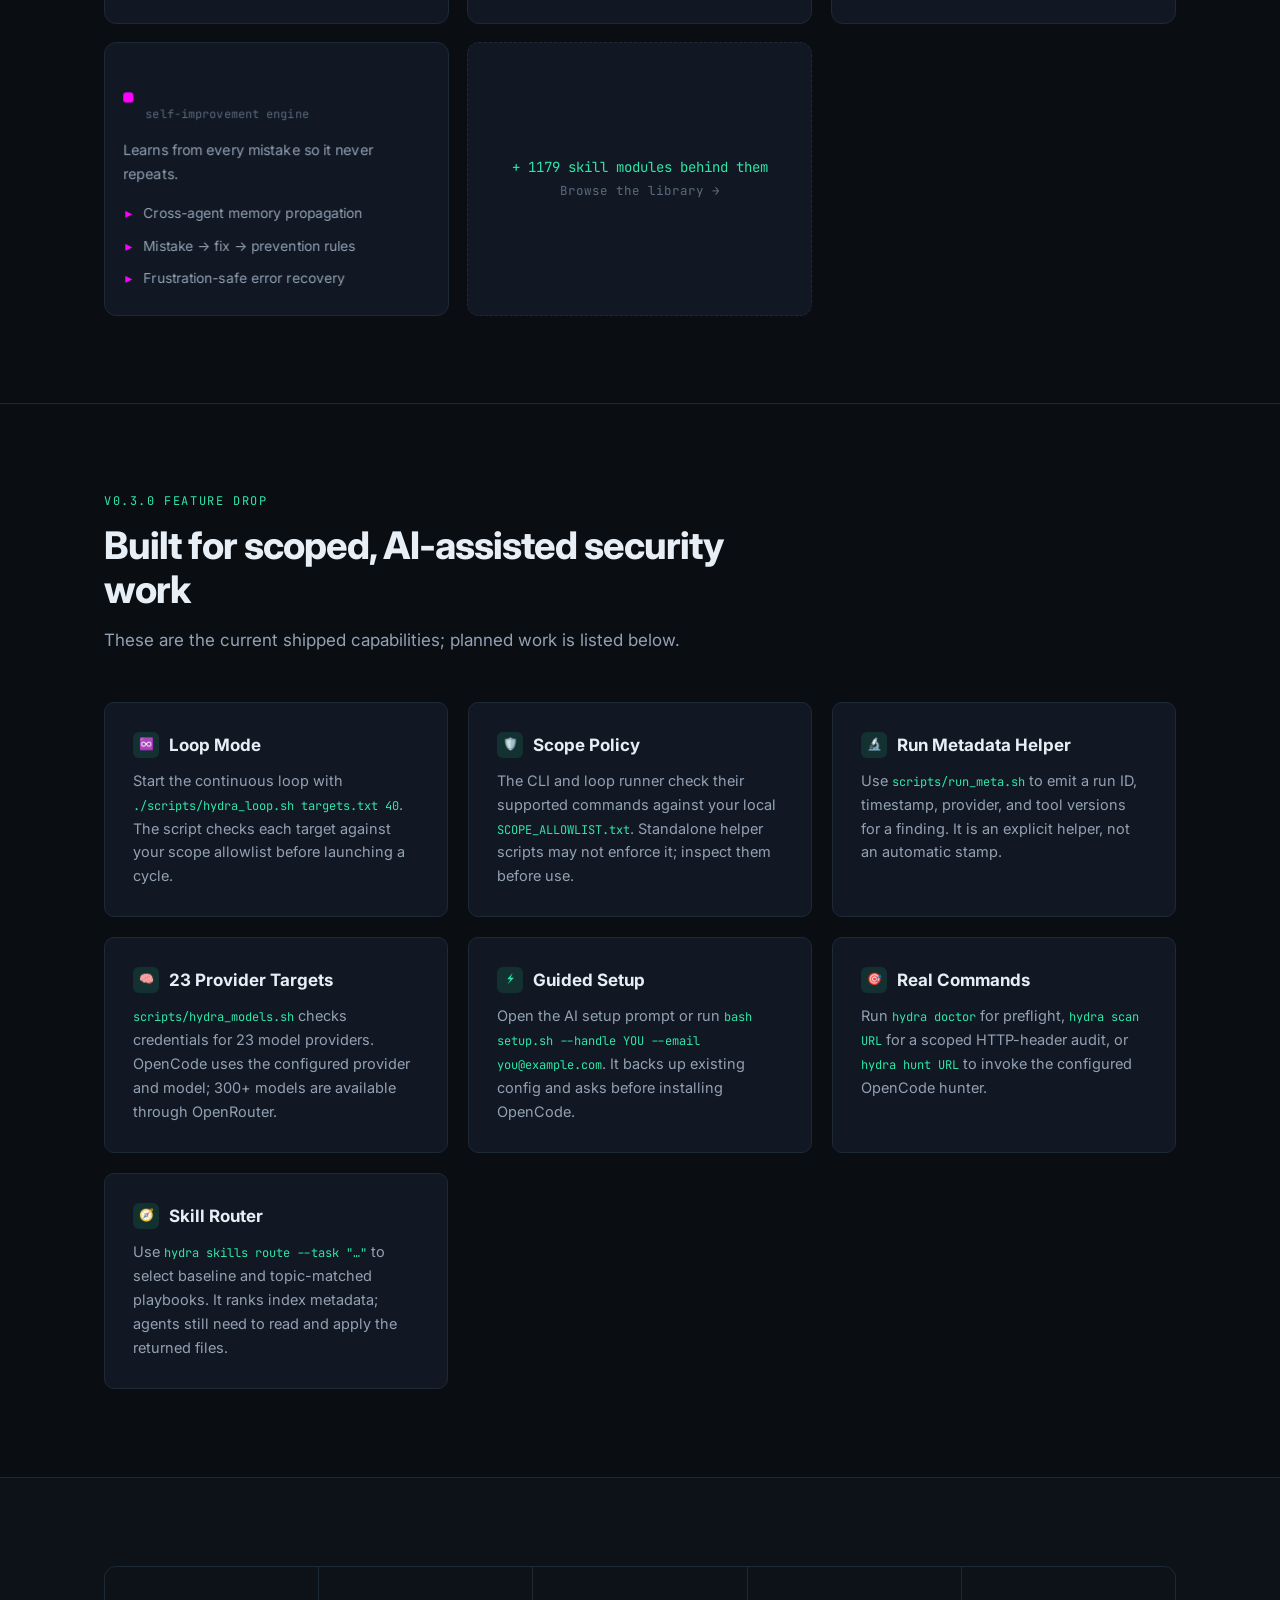
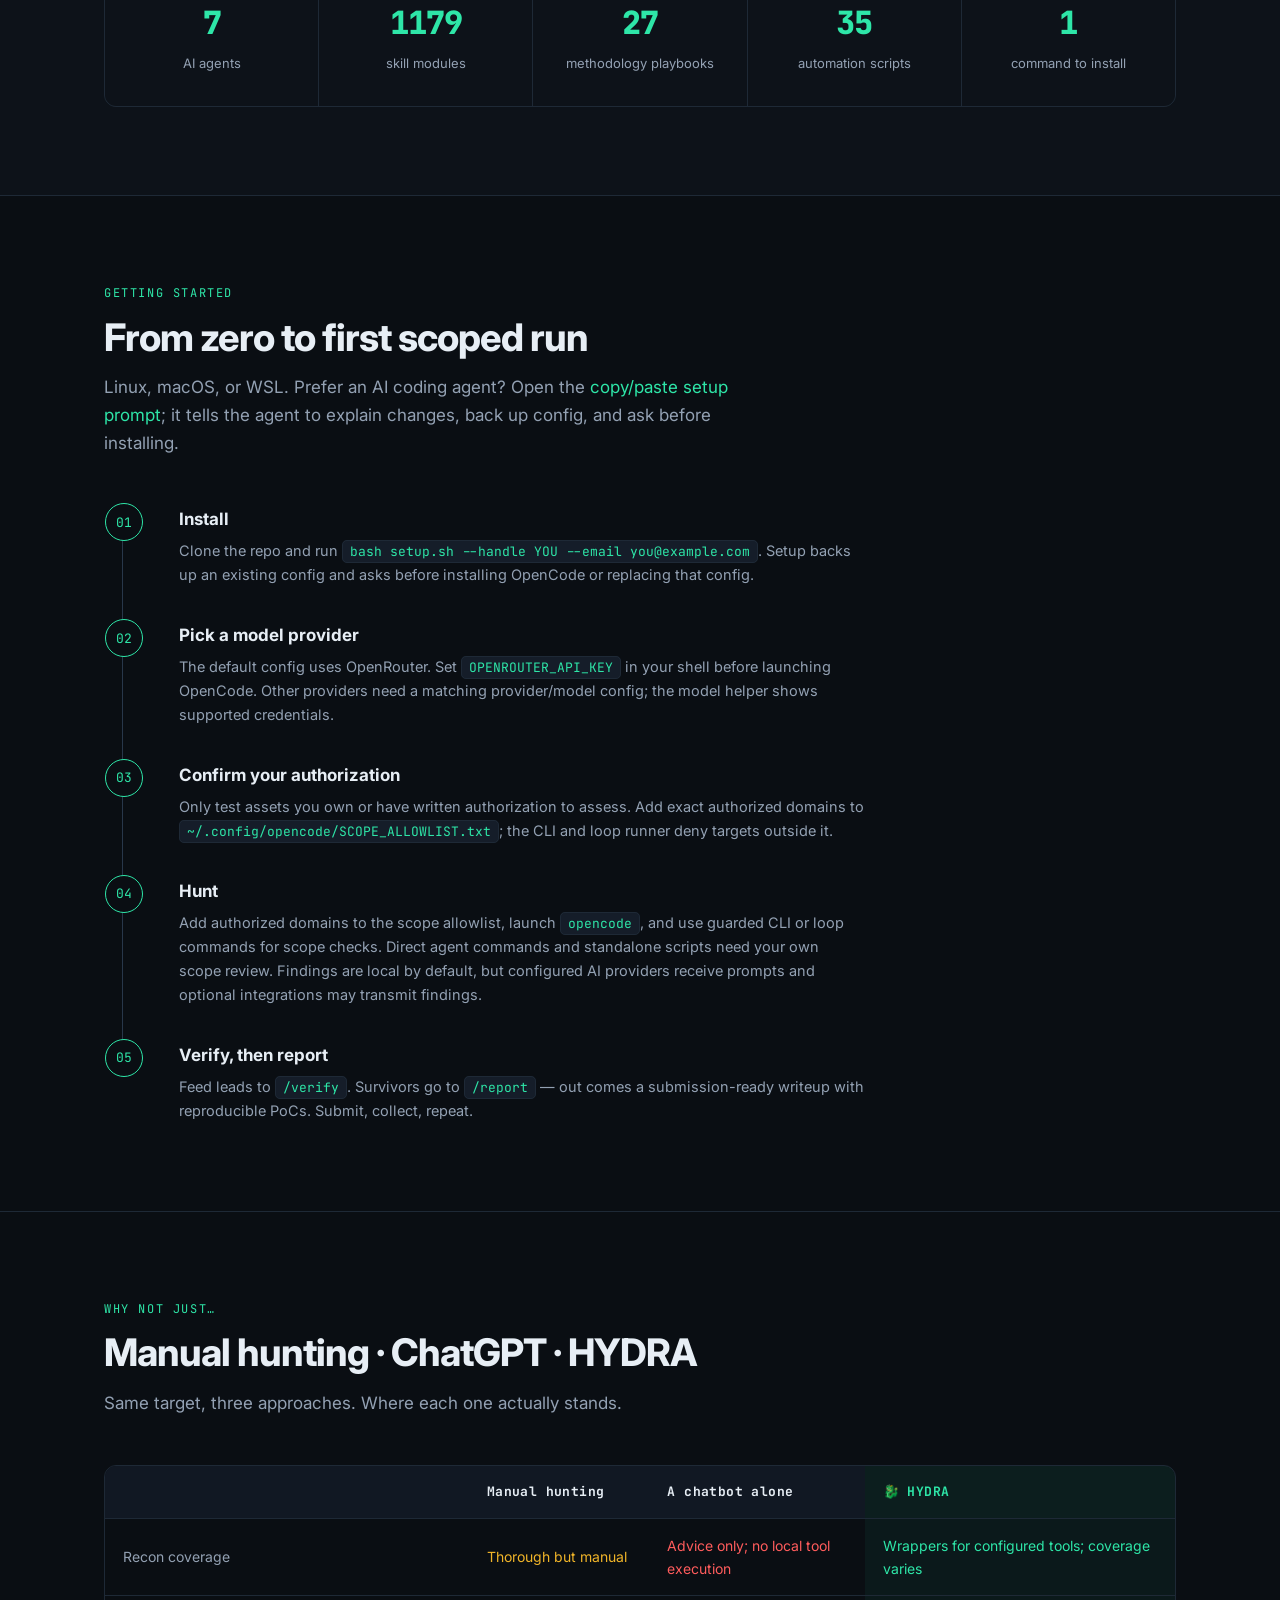
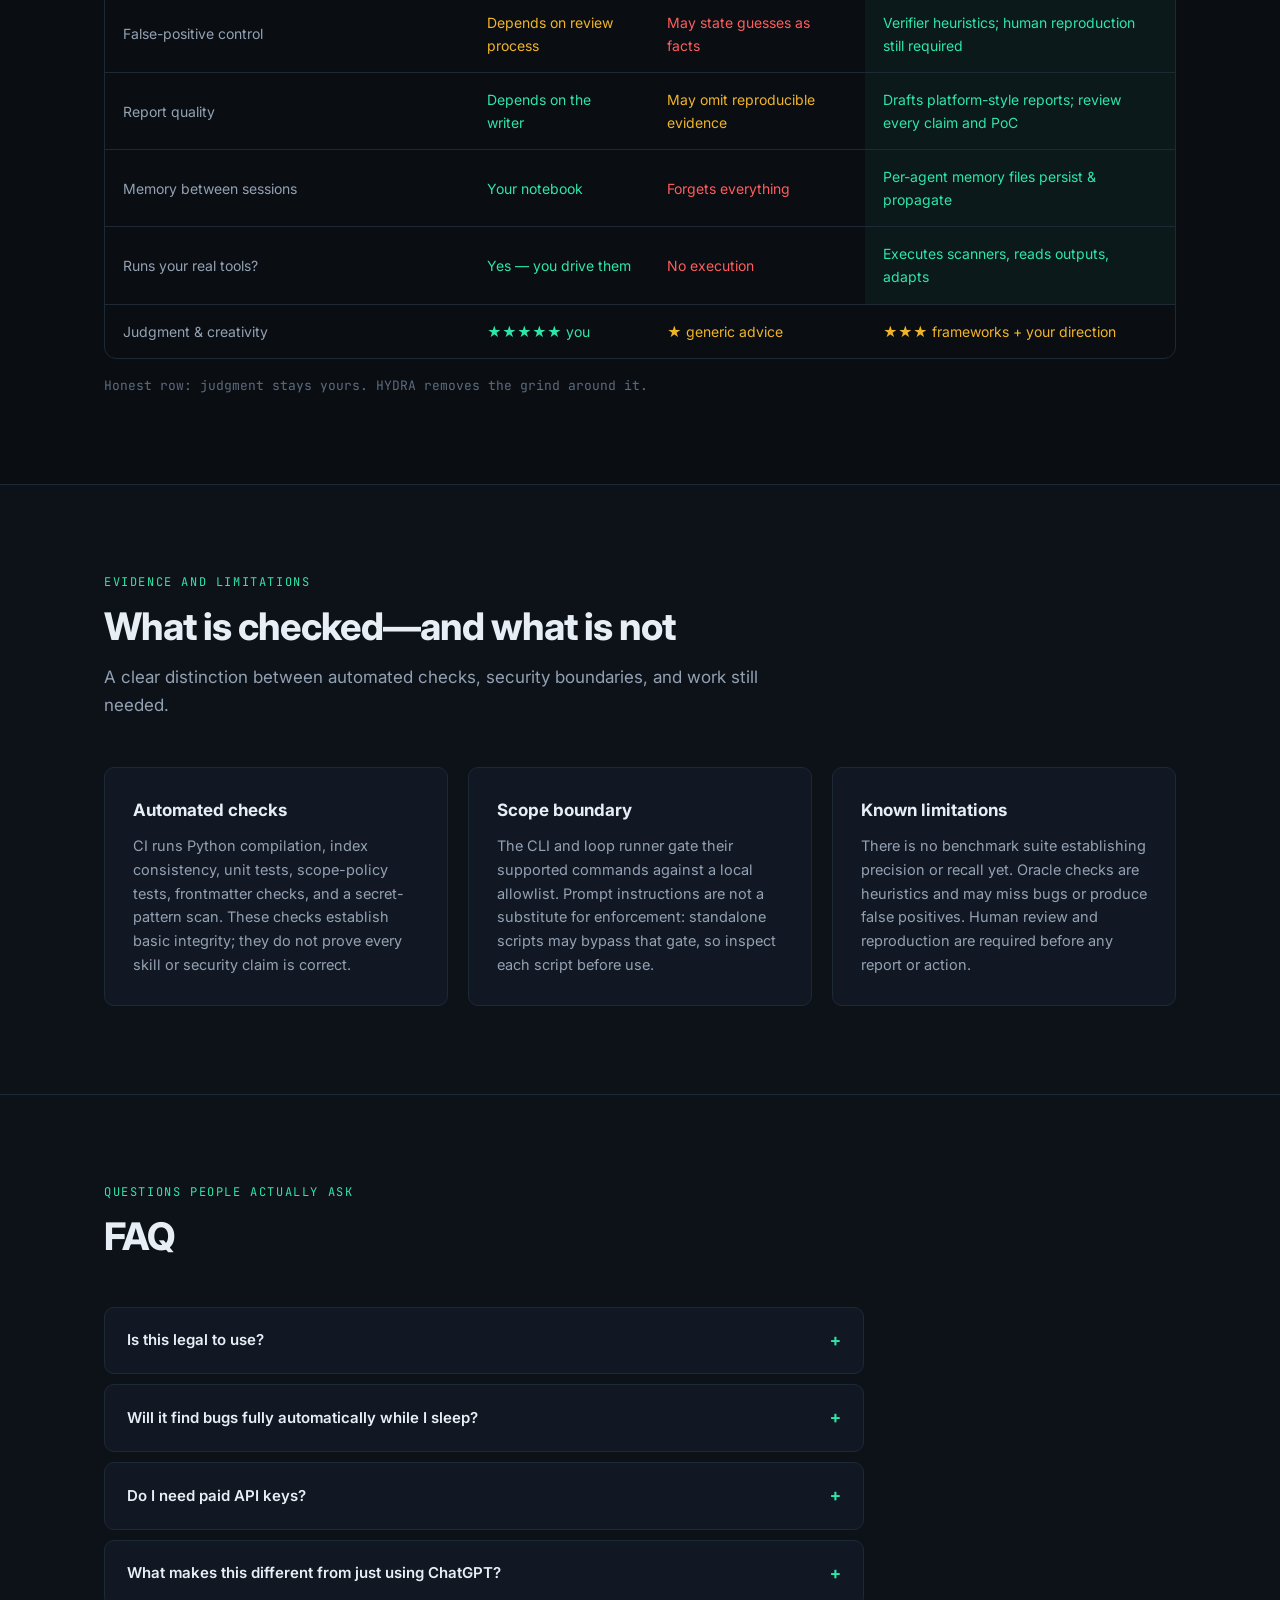
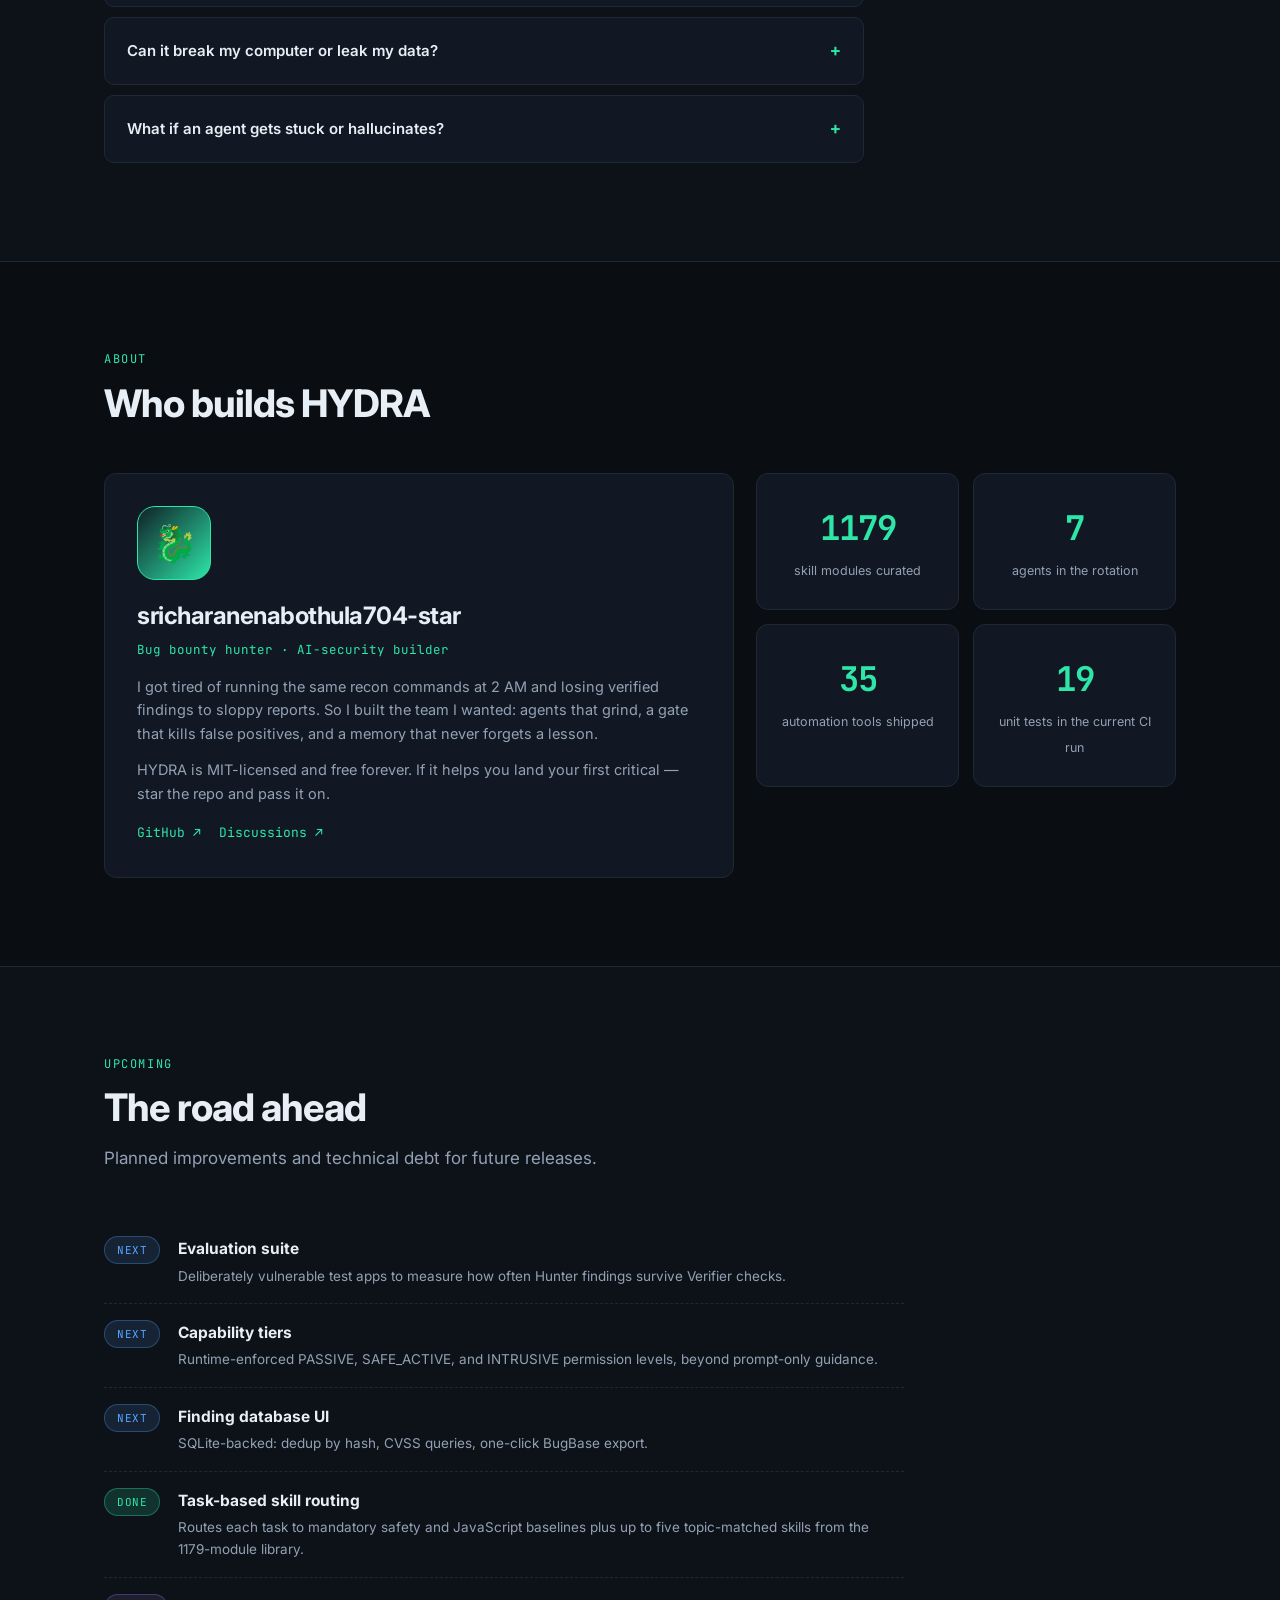
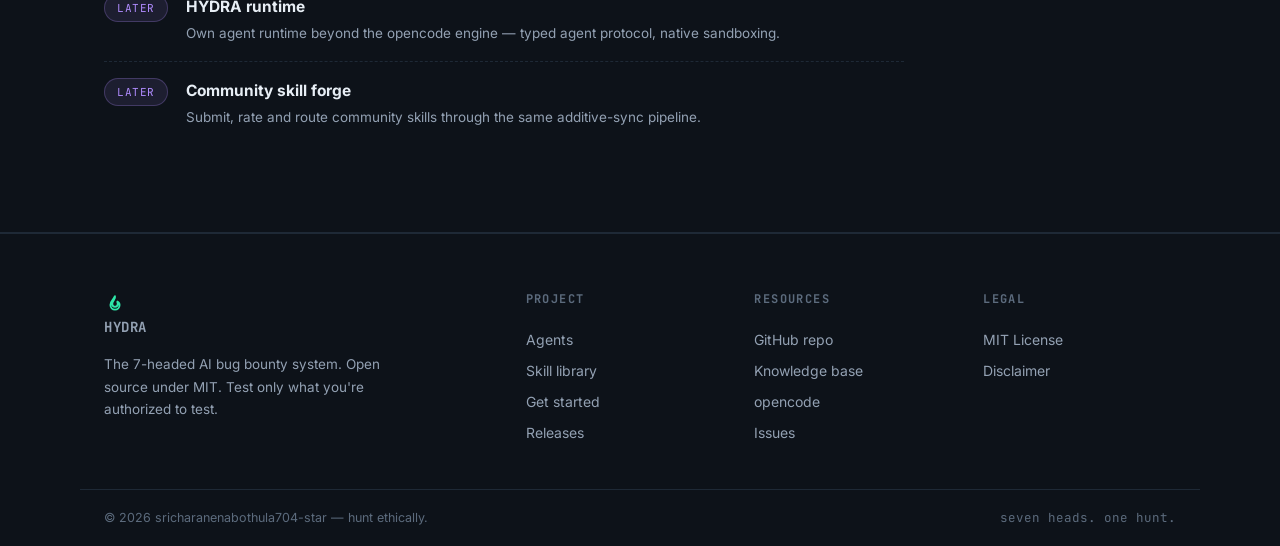
==== commit 931d13db: "Replace noisy hero animation with agent orbit" ====
--- a/index.html
+++ b/index.html
@@ -46,7 +46,7 @@
   <canvas id="fx"></canvas>
   <div class="hero-in">
     <span class="kicker"><span class="dot"></span> OPEN SOURCE · v0.3.0 · MIT LICENSE</span>
-    <h1 class="title glitch" data-text="HYDRA">HYDRA</h1>
+    <h1 class="title">HYDRA</h1>
     <p class="tagline">Seven AI agents that hunt software bugs as a team — from first recon scan to a <b>submission-ready vulnerability report</b>. You stay in control; they do the grinding.</p>
     <div class="hero-cta">
       <a class="btn btn-primary" href="#start">Get Started</a>
--- a/assets/style.css
+++ b/assets/style.css
@@ -33,7 +33,7 @@
 
 /* ---------- hero ---------- */
 .hero{position:relative;overflow:hidden;border-bottom:1px solid var(--border)}
-#fx{position:absolute;top:0;left:0;width:100%;height:100%;z-index:0;opacity:.55;display:block}
+#fx{position:absolute;top:0;left:0;width:100%;height:100%;z-index:0;opacity:.24;display:block}
 .hero-in{position:relative;z-index:1;max-width:var(--maxw);margin:0 auto;padding:110px 24px 90px;text-align:center}
 .kicker{display:inline-flex;align-items:center;gap:8px;font-family:var(--mono);font-size:12.5px;color:var(--accent);background:var(--accent-glow);border:1px solid rgba(46,230,168,.25);padding:5px 14px;border-radius:99px;margin-bottom:26px;letter-spacing:.4px}
 .kicker .dot{width:6px;height:6px;border-radius:50%;background:var(--accent);animation:pulse 2s infinite}
@@ -239,11 +239,6 @@
 
 /* ---- v5: hacking vibes ---- */
 #mx{position:absolute;inset:0;z-index:0;opacity:.30;pointer-events:none}
-.glitch{position:relative;display:block;width:fit-content;margin:0 auto}
-.glitch::before,.glitch::after{content:attr(data-text);position:absolute;inset:0;overflow:hidden}
-.glitch::before{left:2px;text-shadow:-2px 0 rgba(46,230,168,.75);clip-path:inset(42% 0 38% 0);animation:gl 2.4s infinite linear alternate-reverse}
-.glitch::after{left:-2px;text-shadow:-2px 0 rgba(88,166,255,.6);clip-path:inset(12% 0 68% 0);animation:gl 3.1s infinite linear alternate}
-@keyframes gl{0%{clip-path:inset(8% 0 78% 0)}20%{clip-path:inset(64% 0 6% 0)}40%{clip-path:inset(28% 0 52% 0)}60%{clip-path:inset(80% 0 4% 0)}80%{clip-path:inset(44% 0 40% 0)}100%{clip-path:inset(10% 0 72% 0)}}
 
 .about-grid{display:grid;grid-template-columns:1.2fr .8fr;gap:22px;align-items:start}
 @media(max-width:760px){.about-grid{grid-template-columns:1fr}}
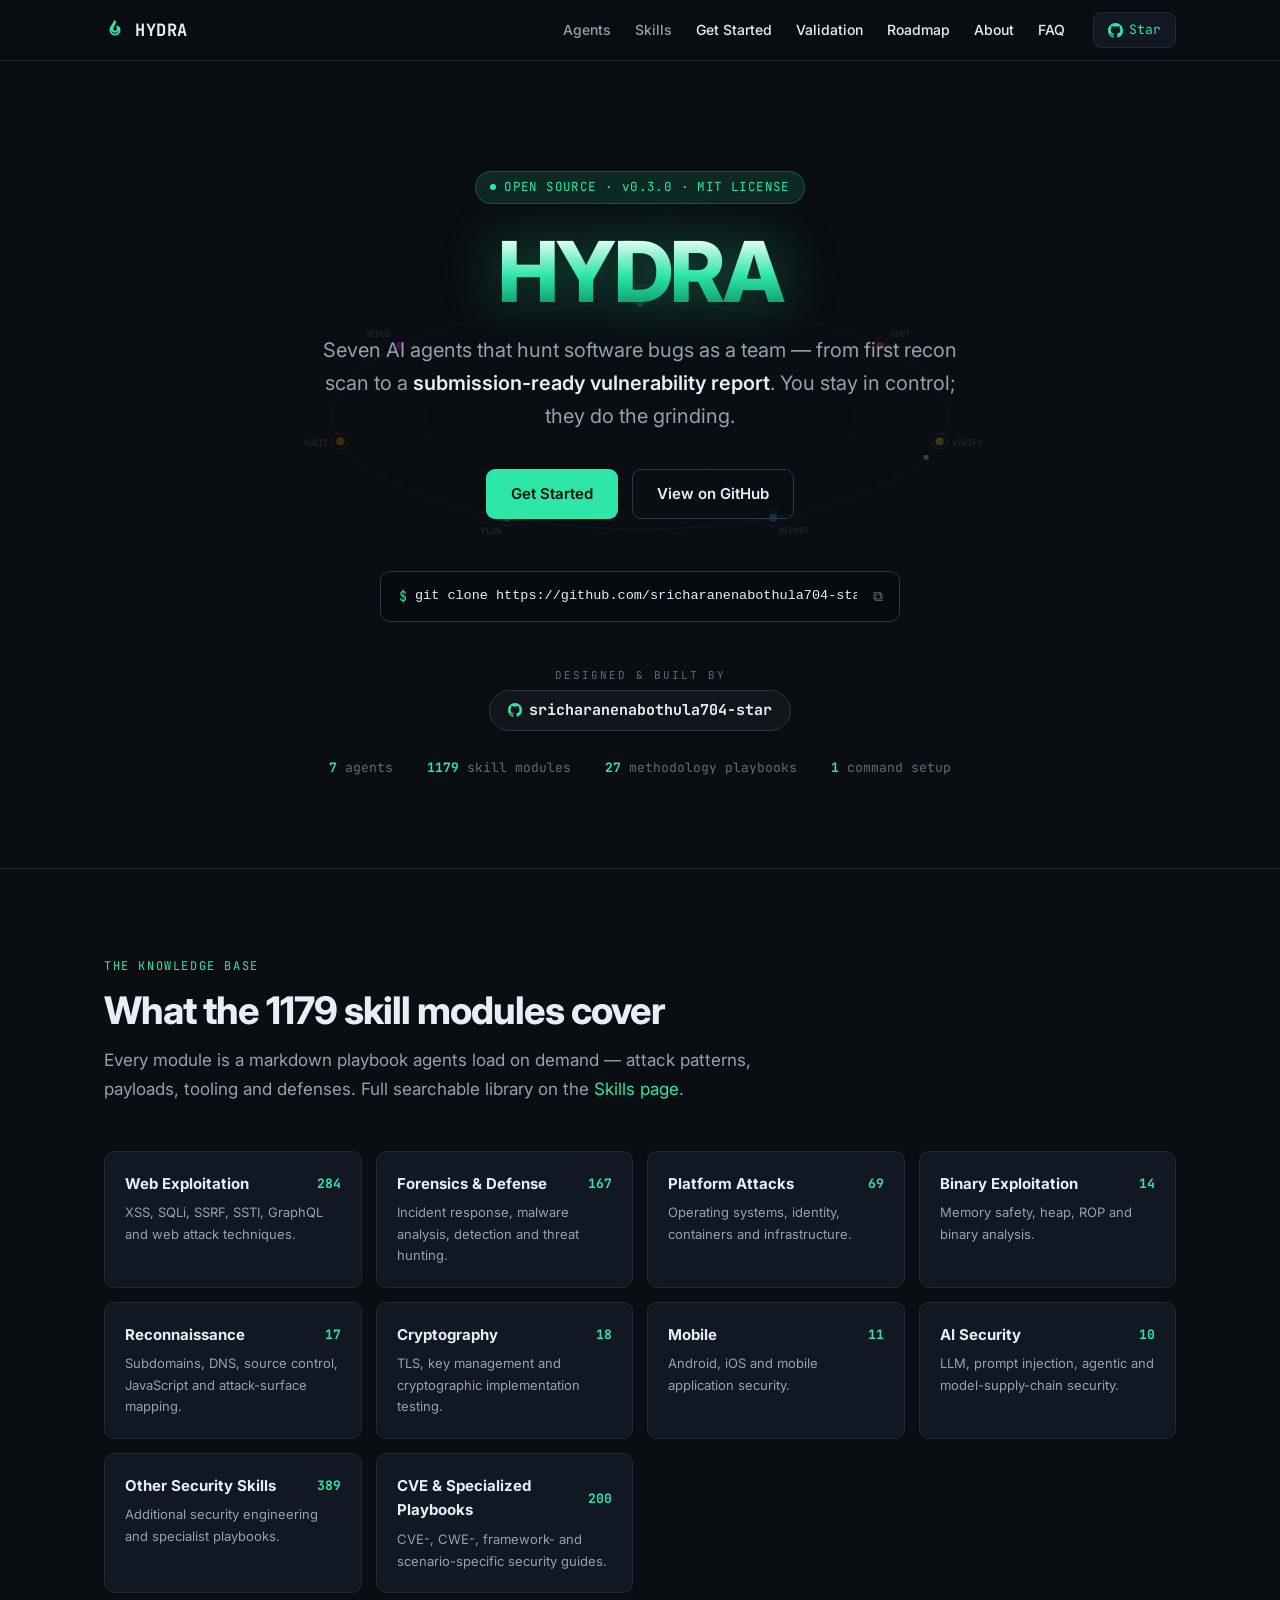
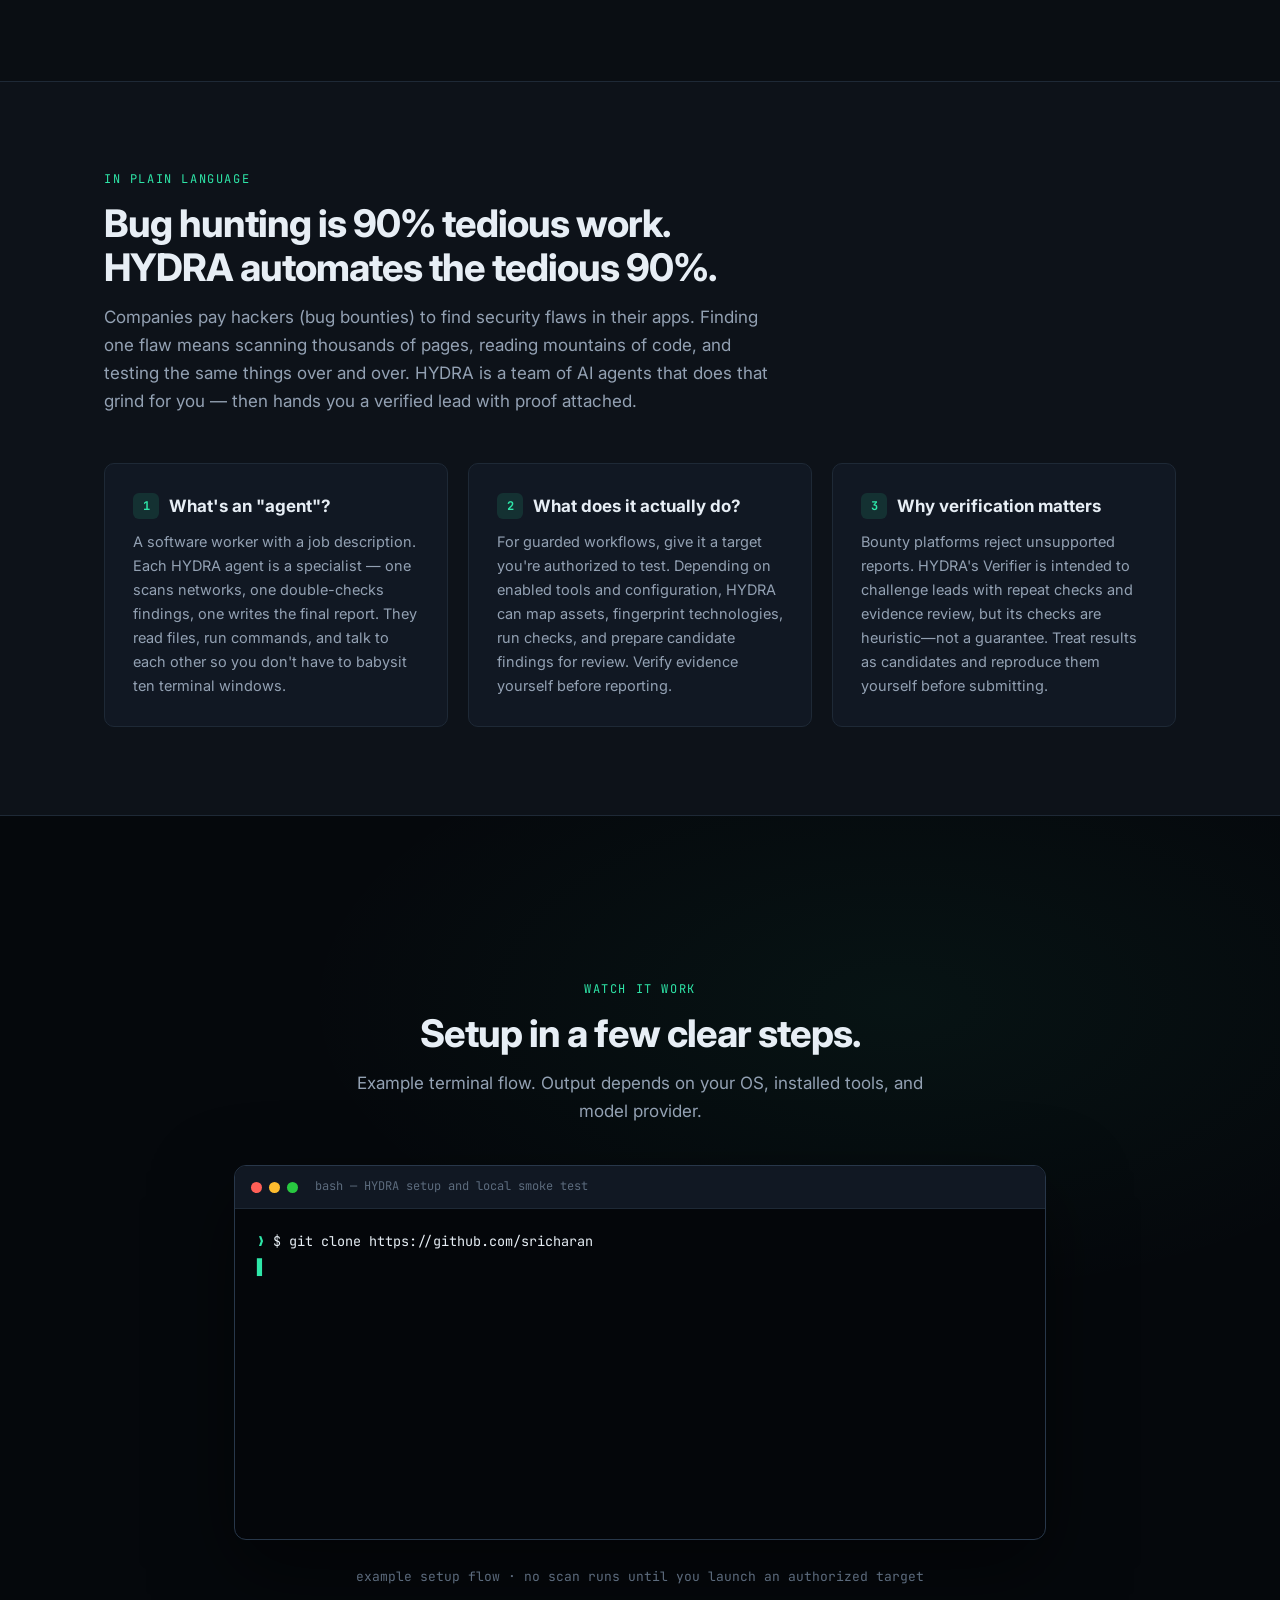
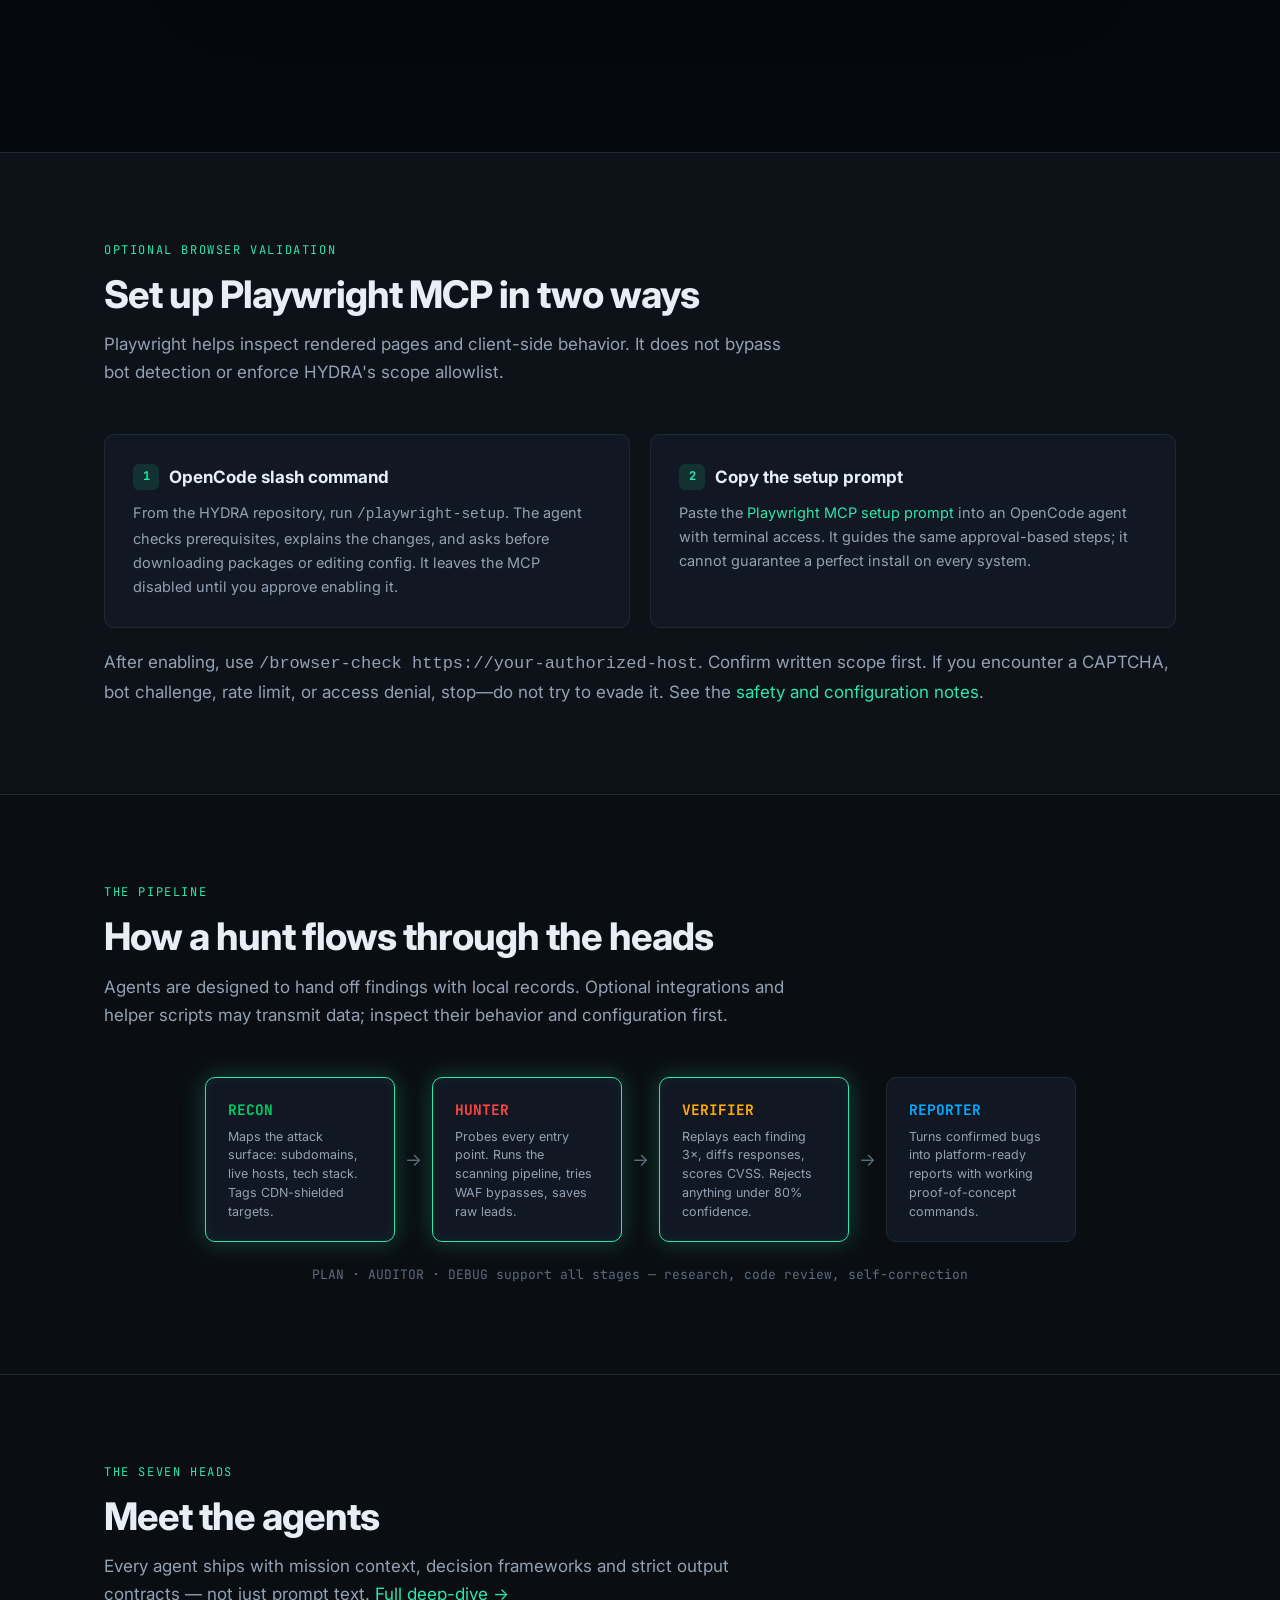
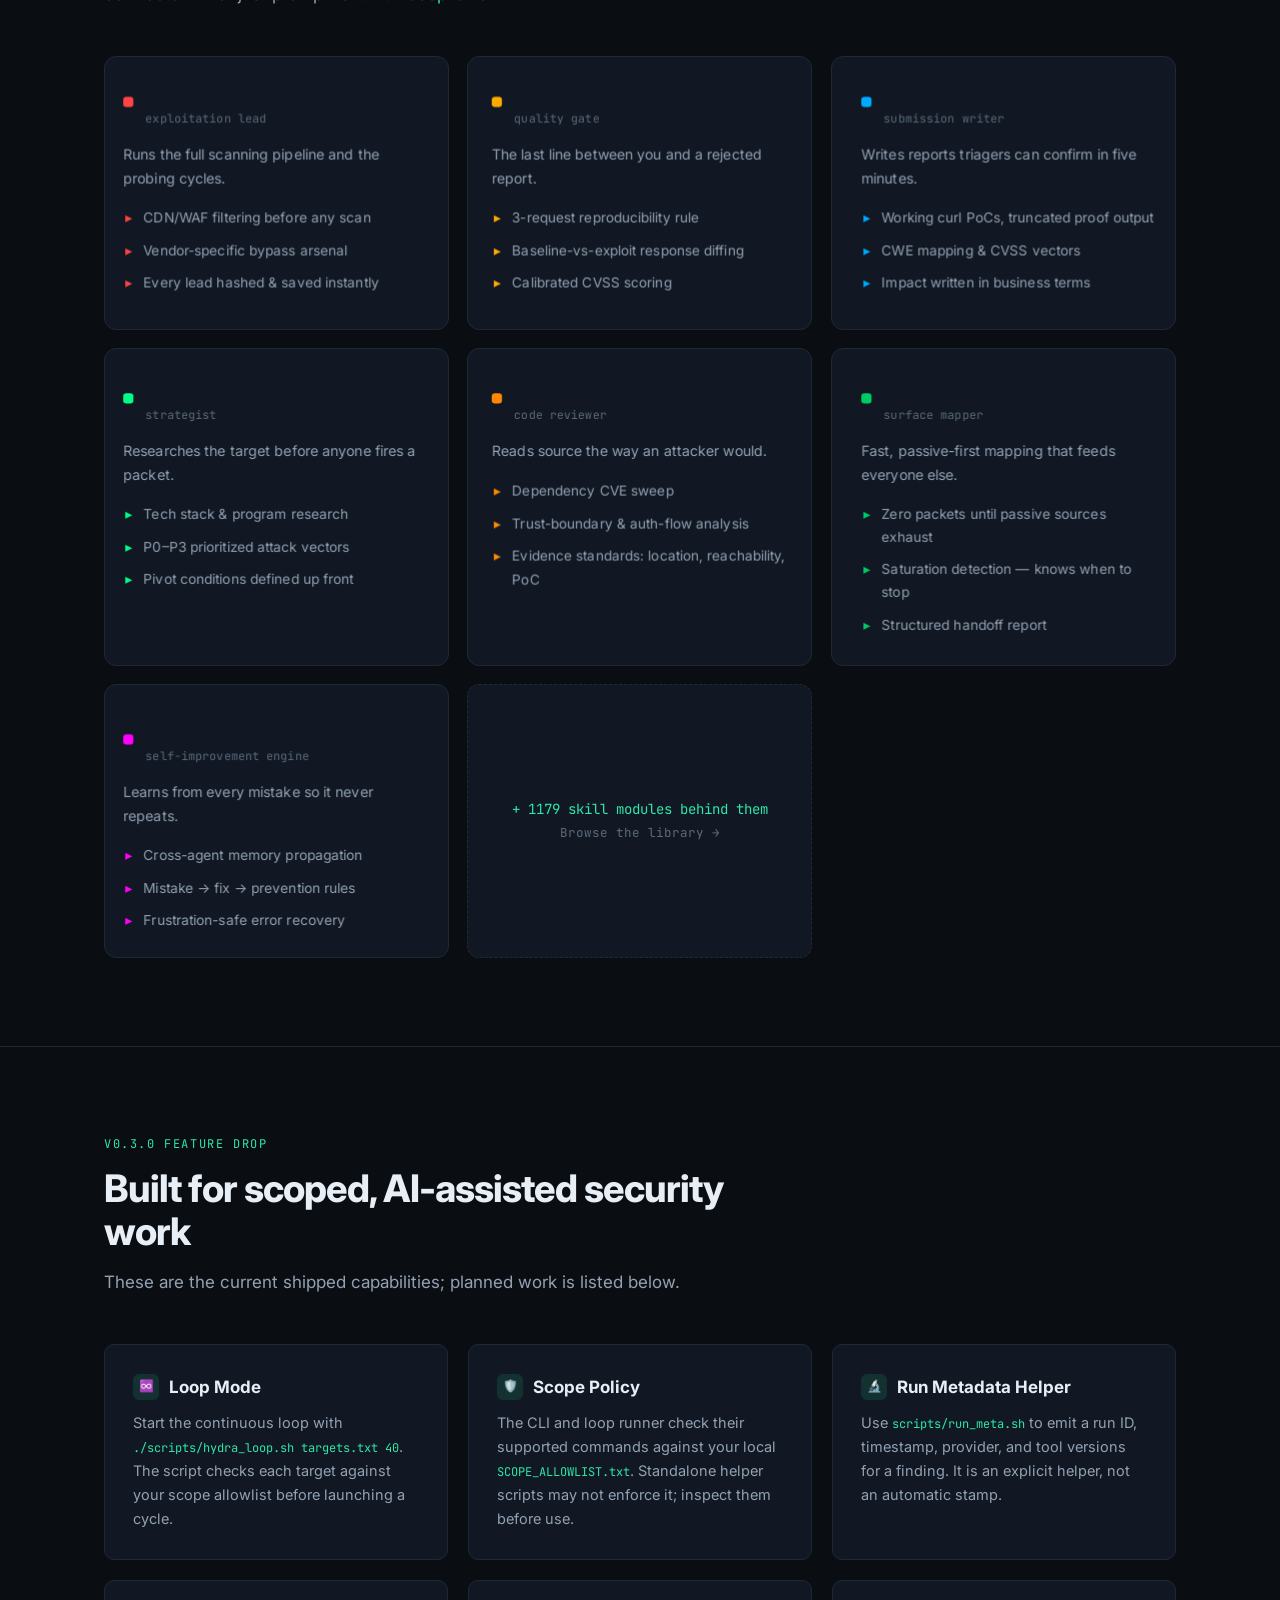
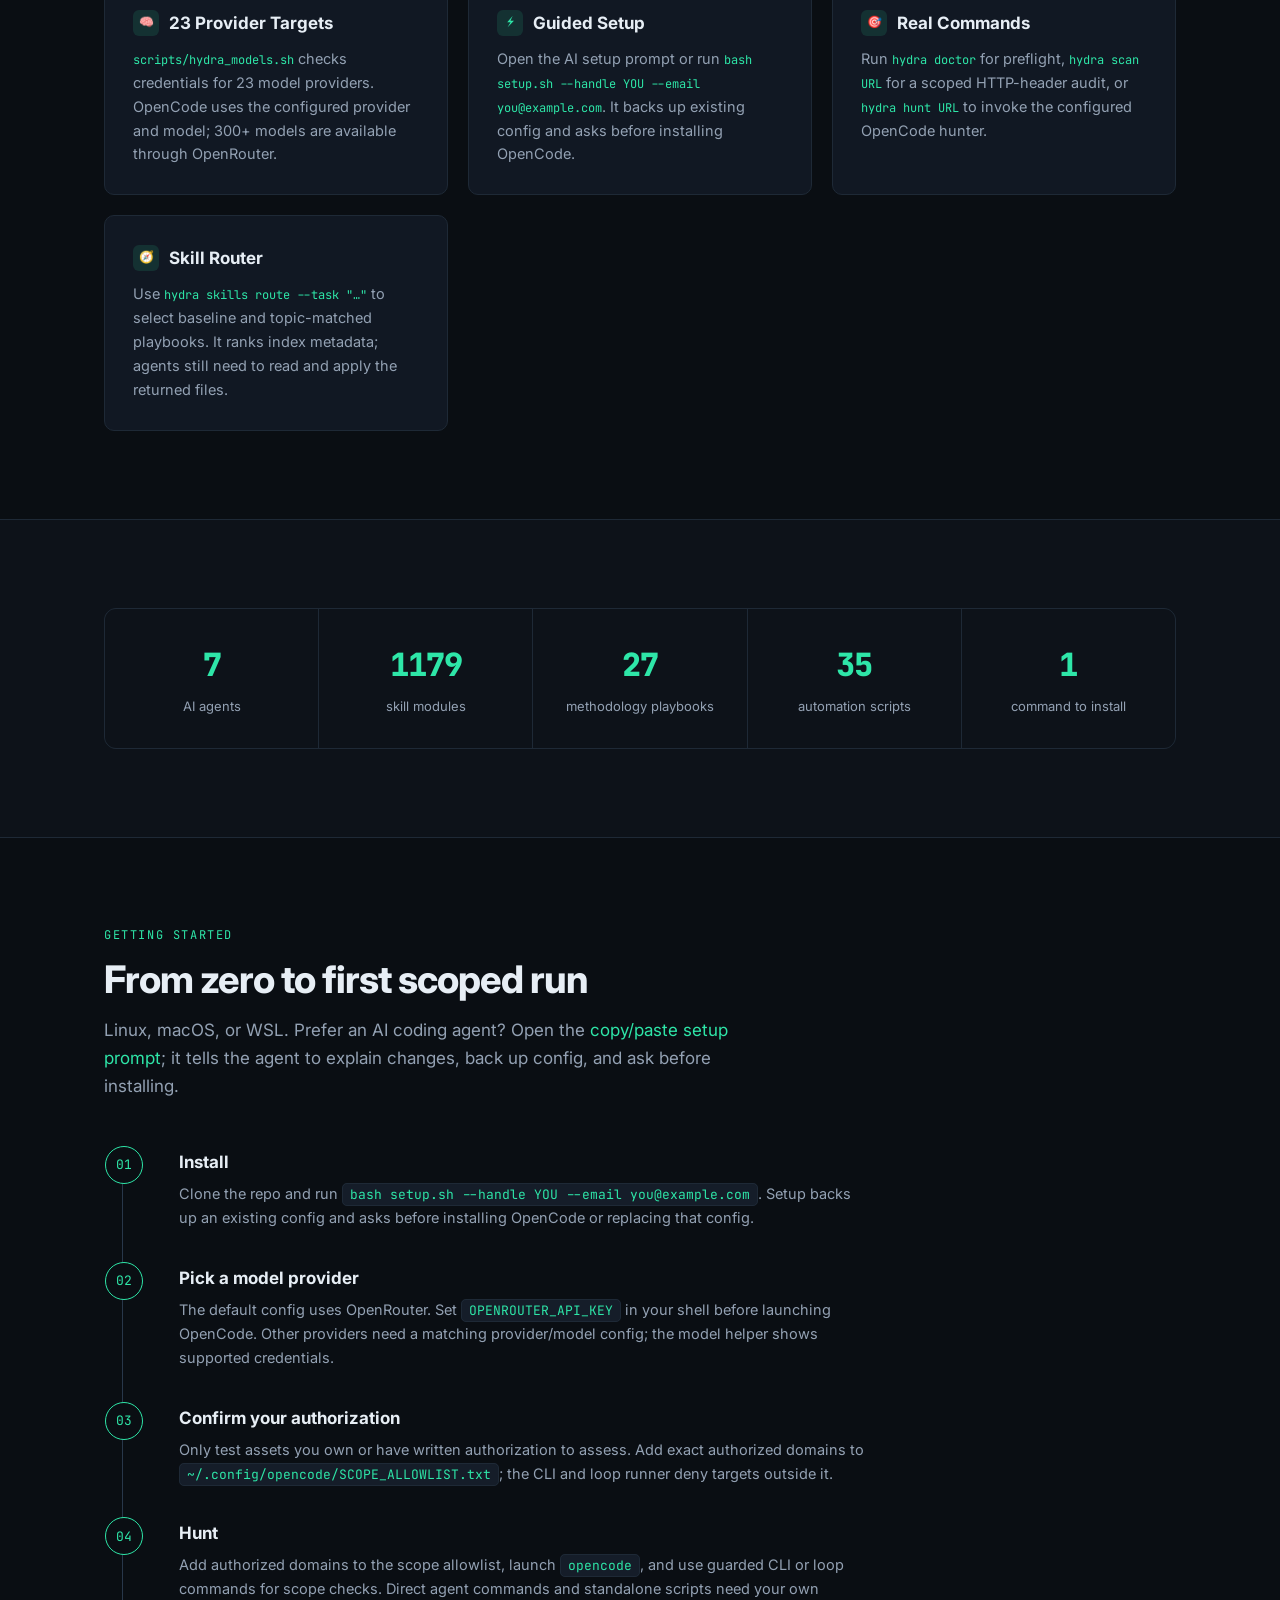
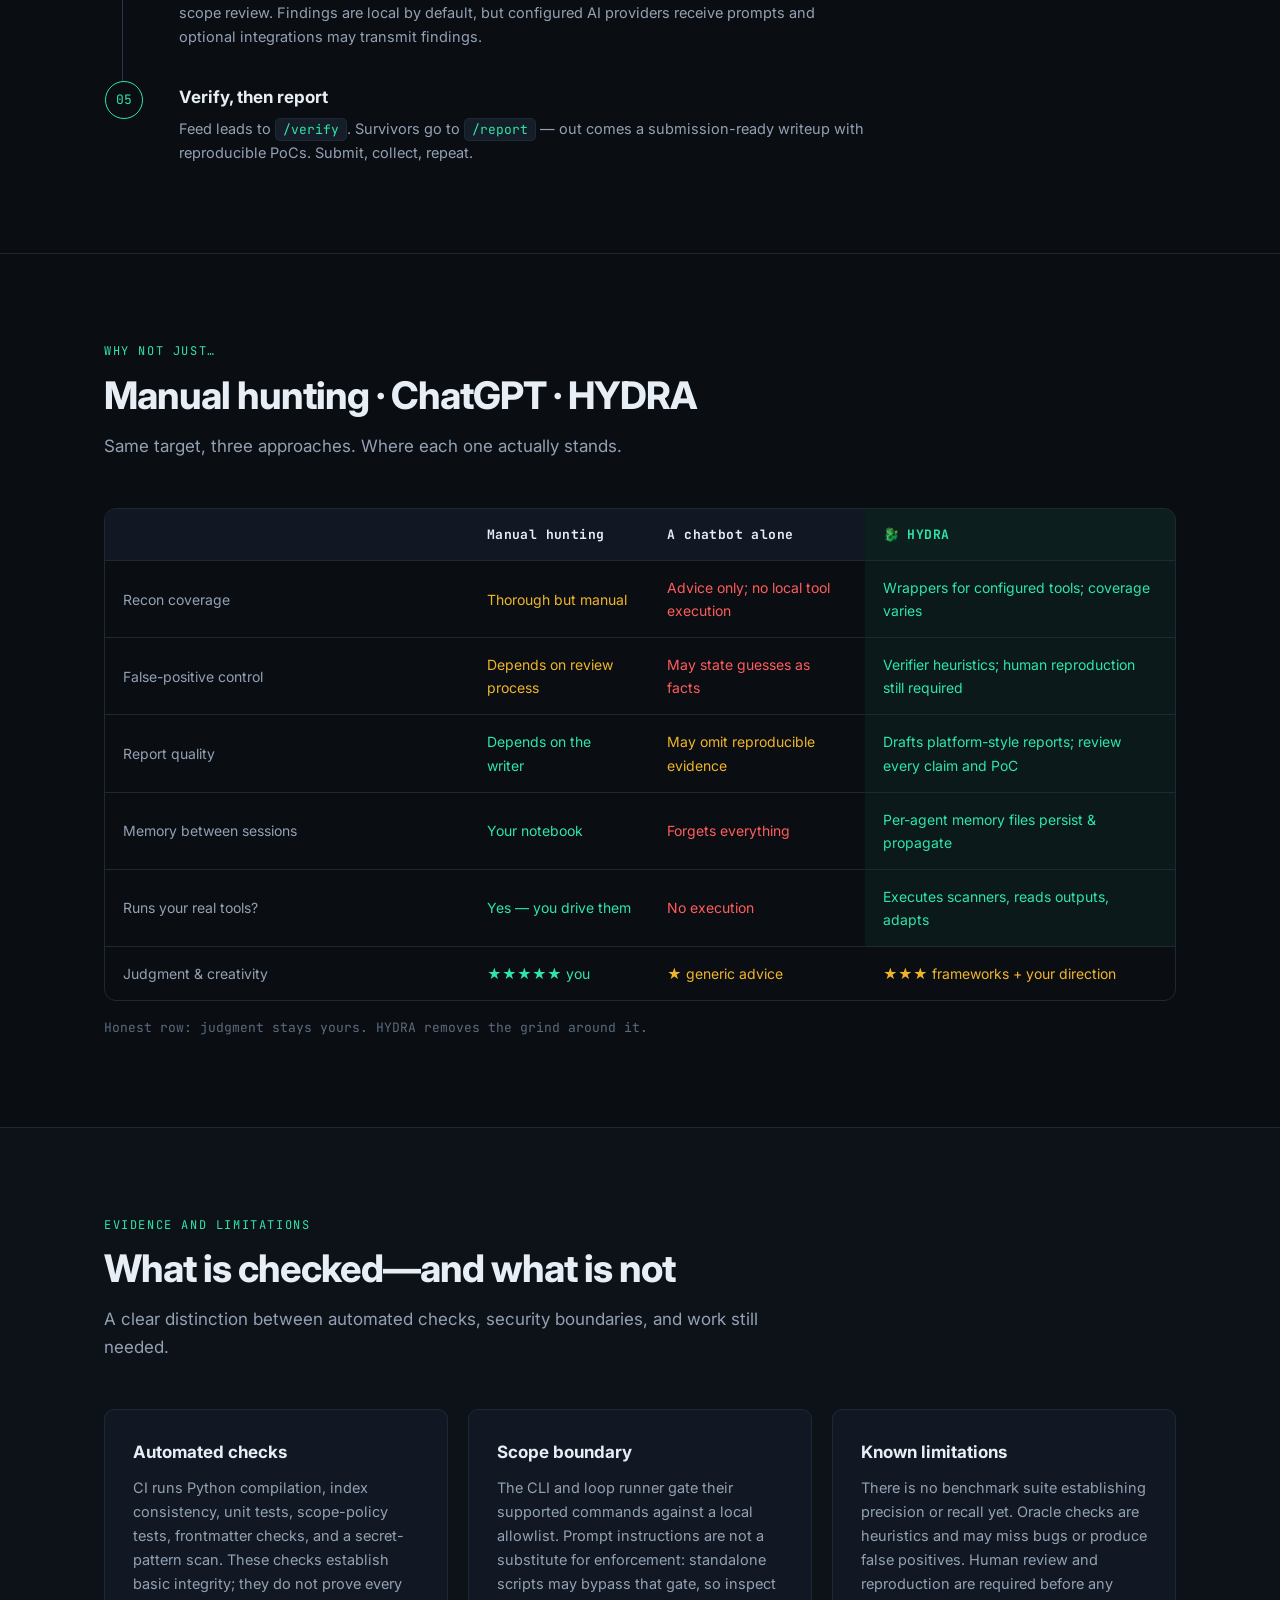
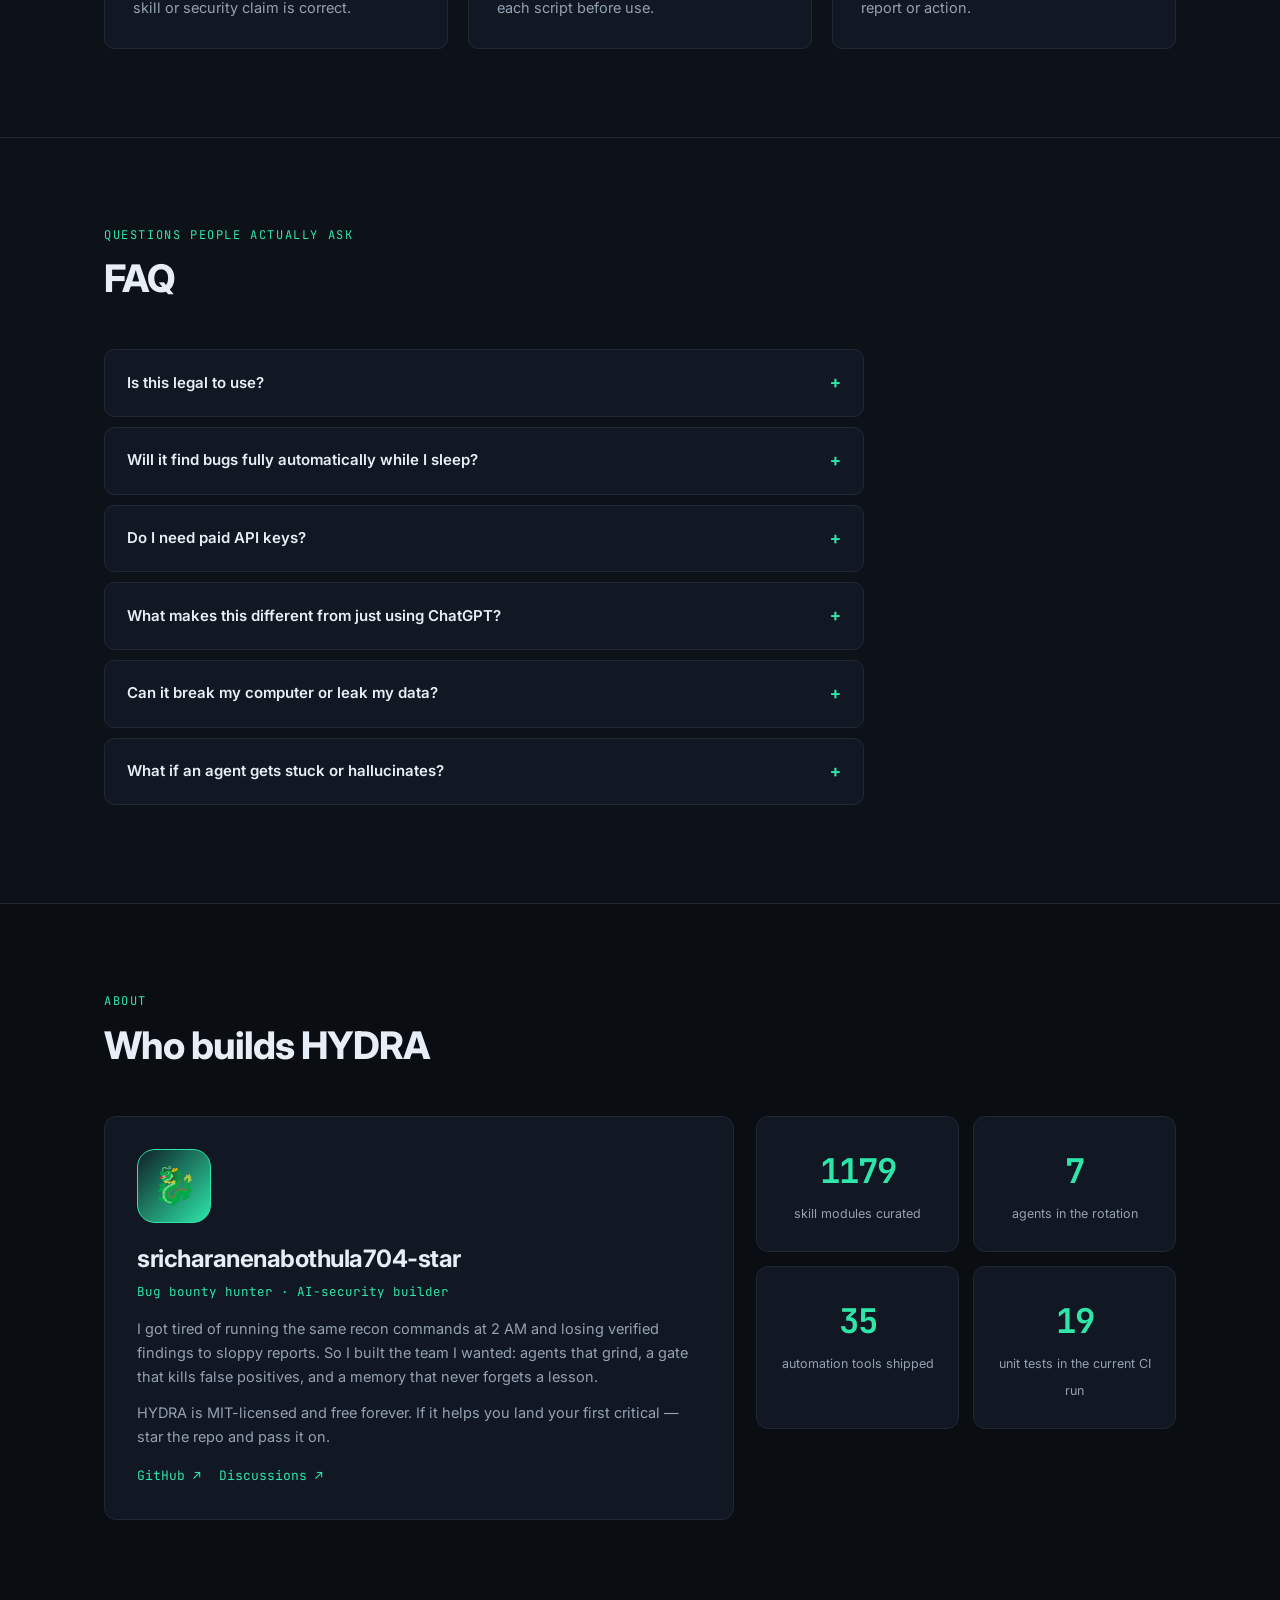
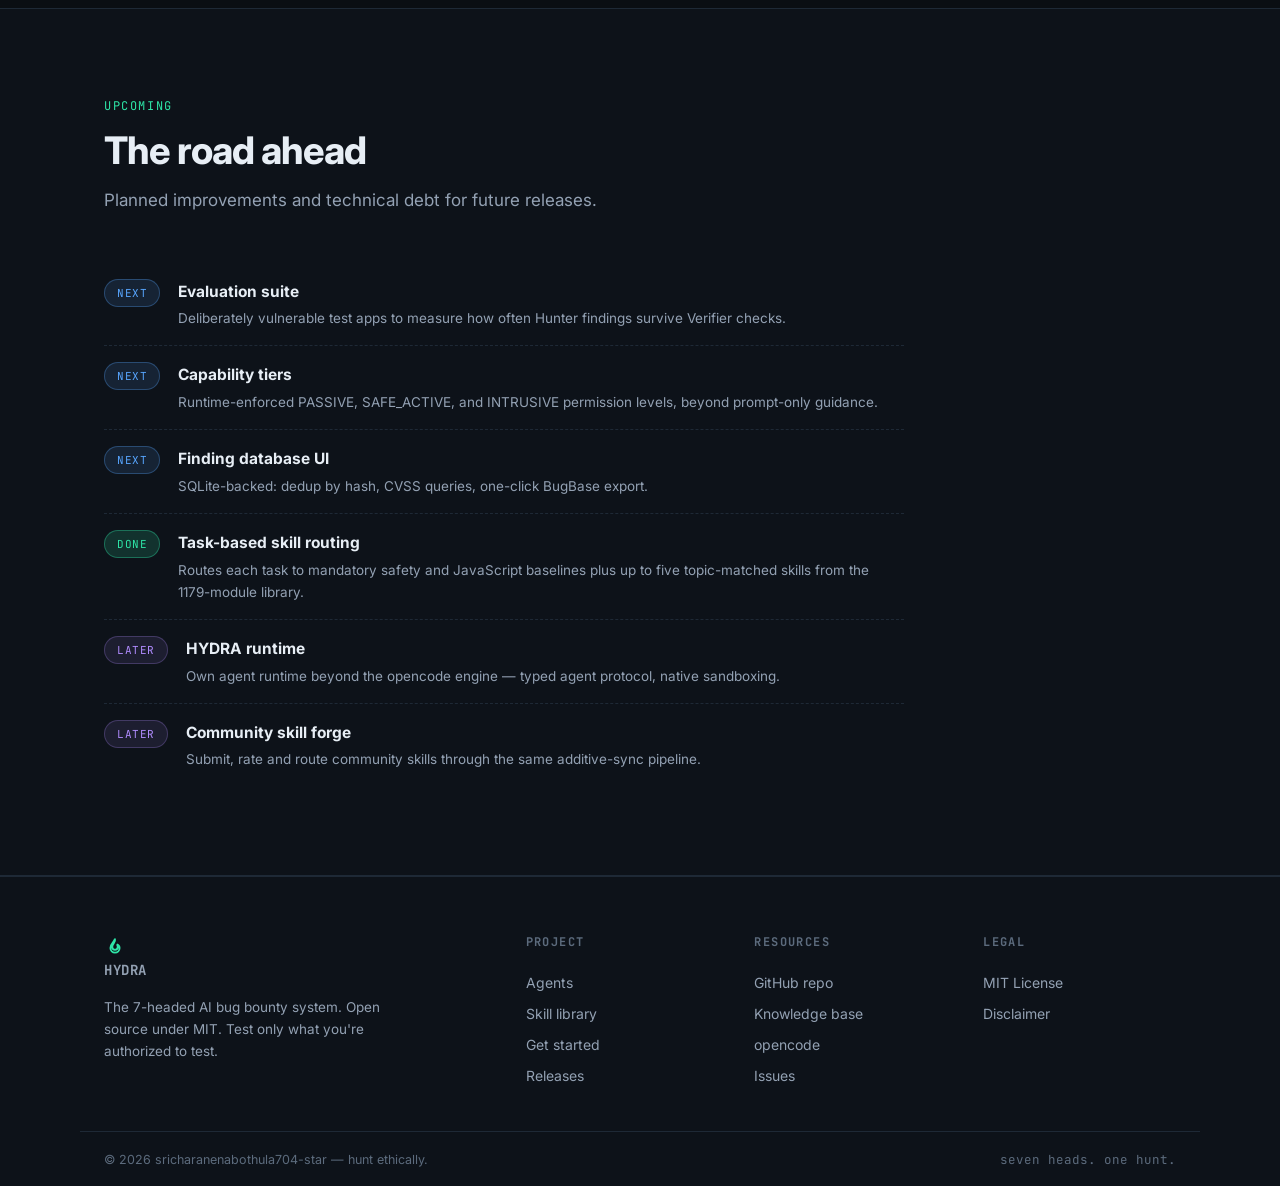
==== commit 55920db0: "Document AI-assisted Playwright setup on site" ====
--- a/index.html
+++ b/index.html
@@ -124,6 +124,27 @@
   </div>
 </section>
 
+<section class="plain" id="browser-setup">
+  <div class="wrap">
+    <div class="sec-head rv">
+      <span class="sec-kicker">Optional browser validation</span>
+      <h2>Set up Playwright MCP in two ways</h2>
+      <p class="sec-sub">Playwright helps inspect rendered pages and client-side behavior. It does not bypass bot detection or enforce HYDRA's scope allowlist.</p>
+    </div>
+    <div class="explain-grid">
+      <div class="explain-card rv">
+        <h3><span class="num">1</span> OpenCode slash command</h3>
+        <p>From the HYDRA repository, run <code>/playwright-setup</code>. The agent checks prerequisites, explains the changes, and asks before downloading packages or editing config. It leaves the MCP disabled until you approve enabling it.</p>
+      </div>
+      <div class="explain-card rv">
+        <h3><span class="num">2</span> Copy the setup prompt</h3>
+        <p>Paste the <a href="https://github.com/sricharanenabothula704-star/hydra/blob/main/docs/AI_PLAYWRIGHT_MCP_SETUP_PROMPT.md">Playwright MCP setup prompt</a> into an OpenCode agent with terminal access. It guides the same approval-based steps; it cannot guarantee a perfect install on every system.</p>
+      </div>
+    </div>
+    <p class="sec-sub" style="margin-top:20px">After enabling, use <code>/browser-check https://your-authorized-host</code>. Confirm written scope first. If you encounter a CAPTCHA, bot challenge, rate limit, or access denial, stop—do not try to evade it. See the <a href="https://github.com/sricharanenabothula704-star/hydra/blob/main/docs/PLAYWRIGHT_MCP.md">safety and configuration notes</a>.</p>
+  </div>
+</section>
+
 <section>
   <div class="wrap">
     <div class="sec-head rv">
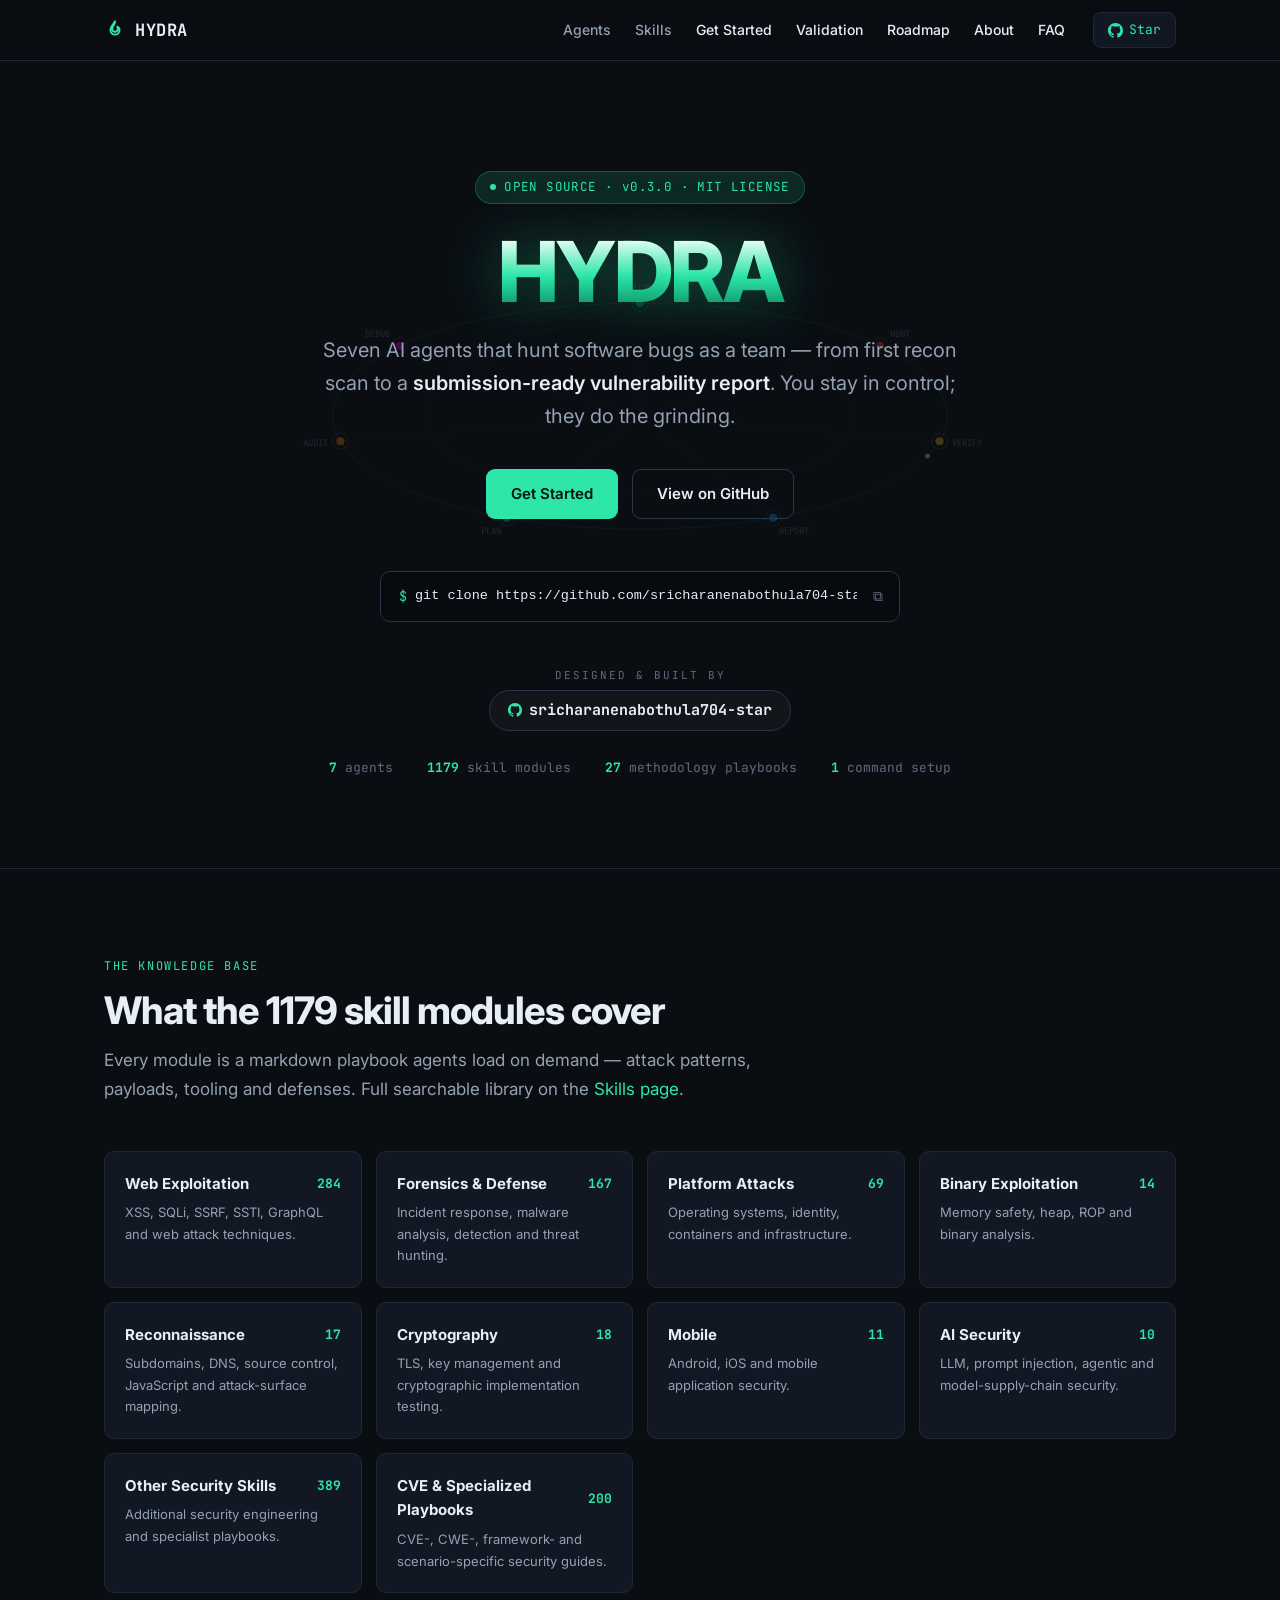
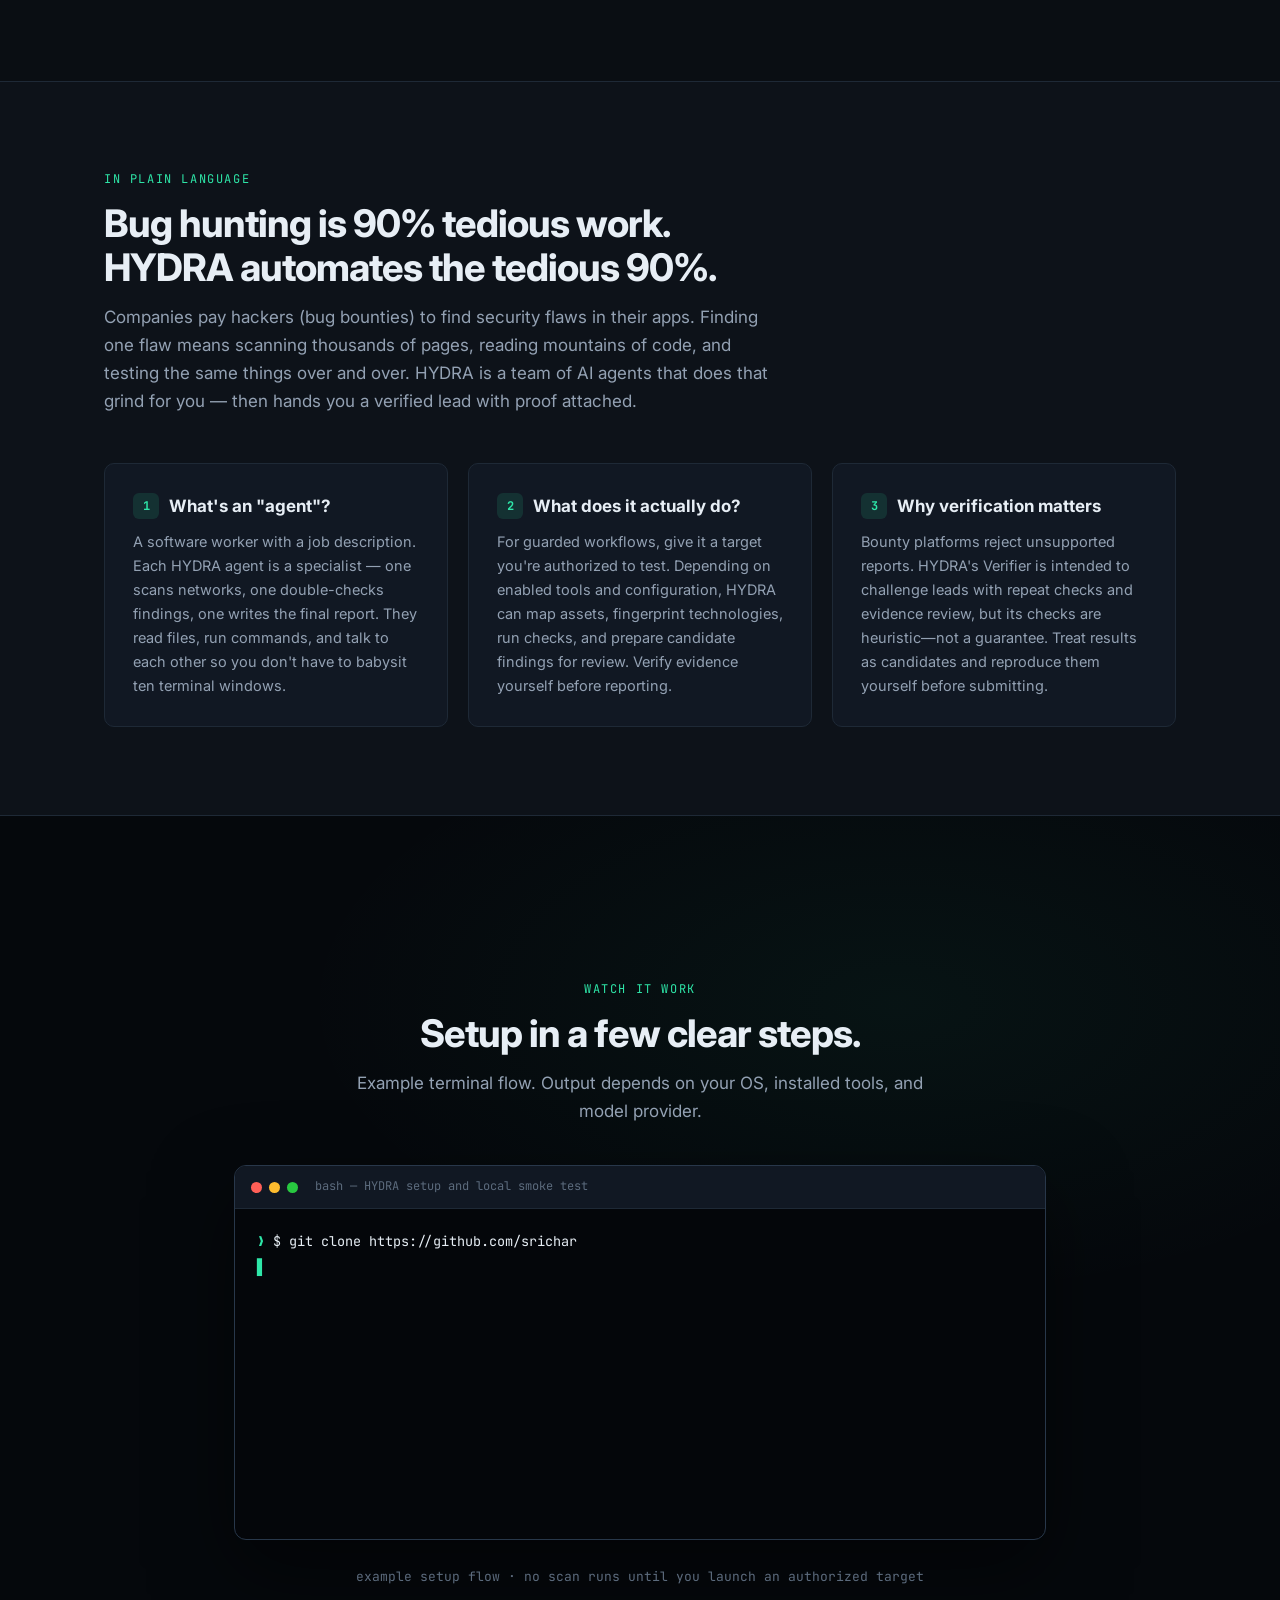
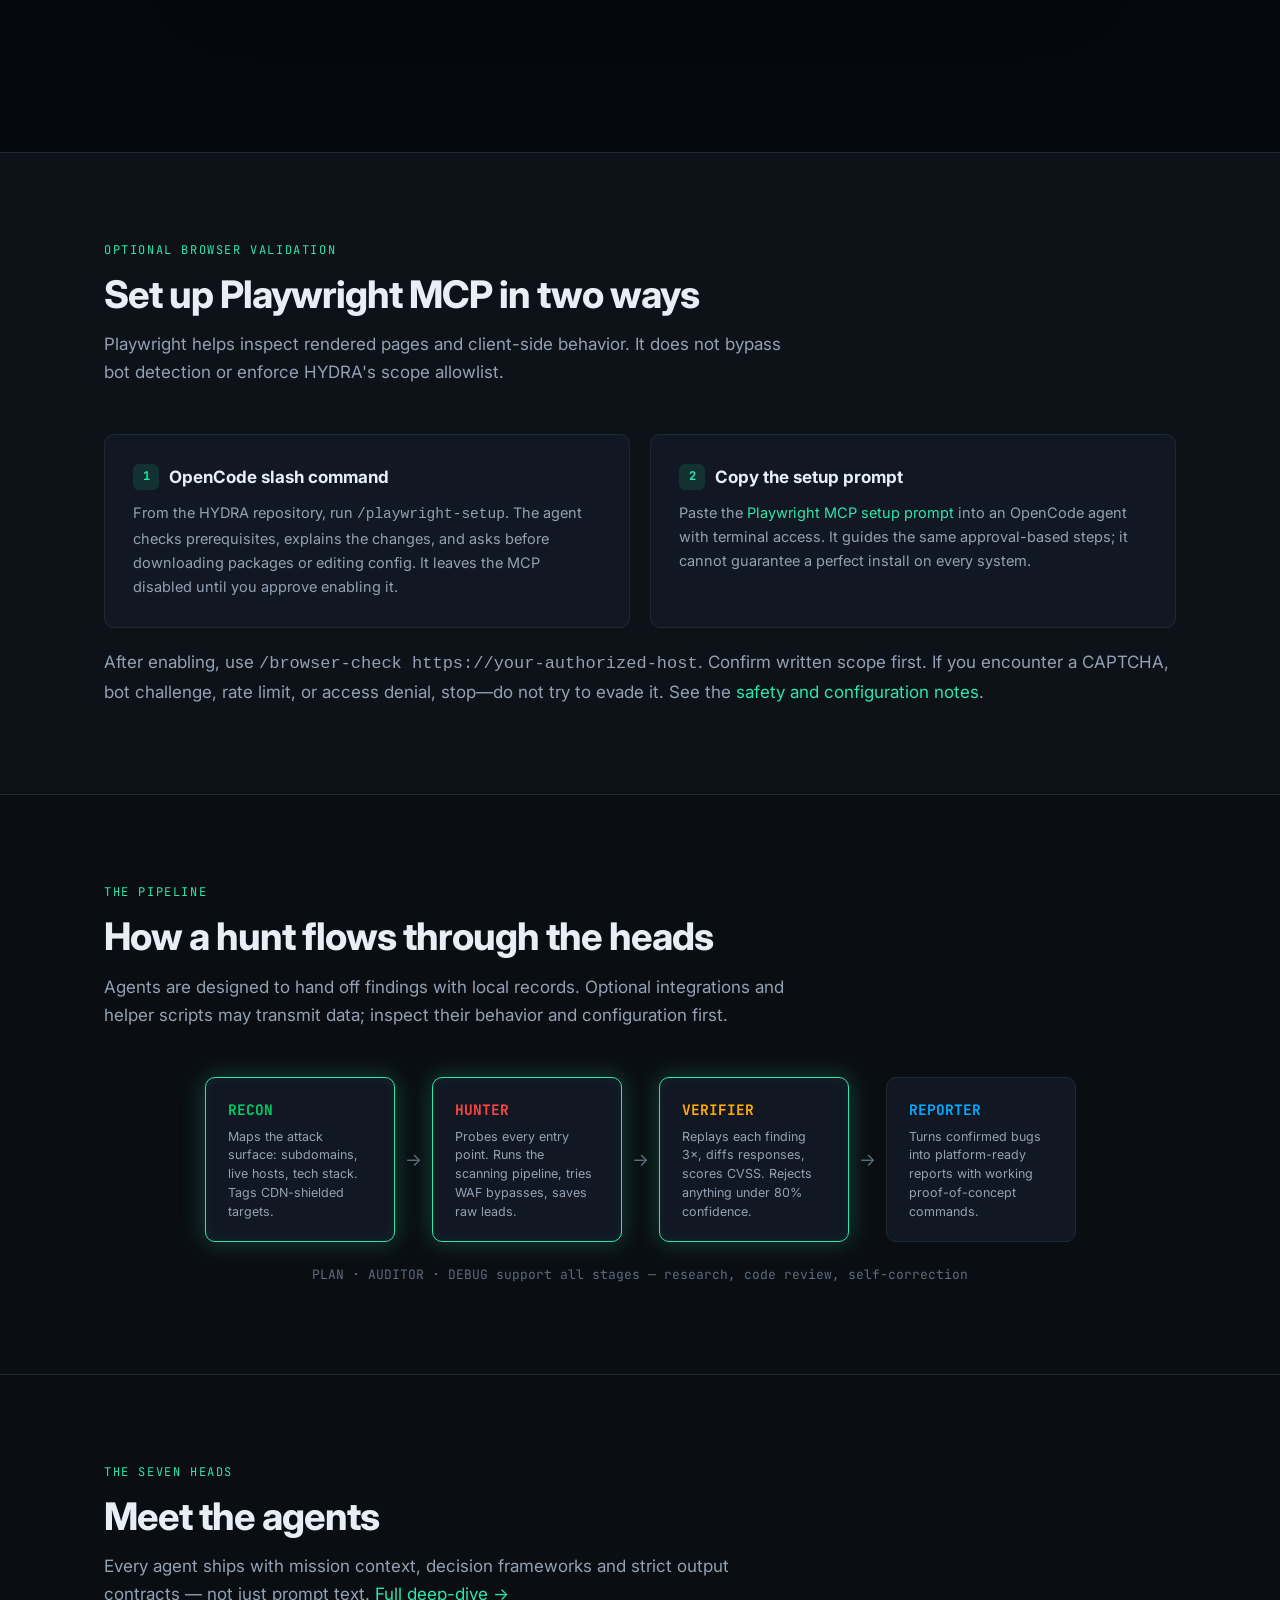
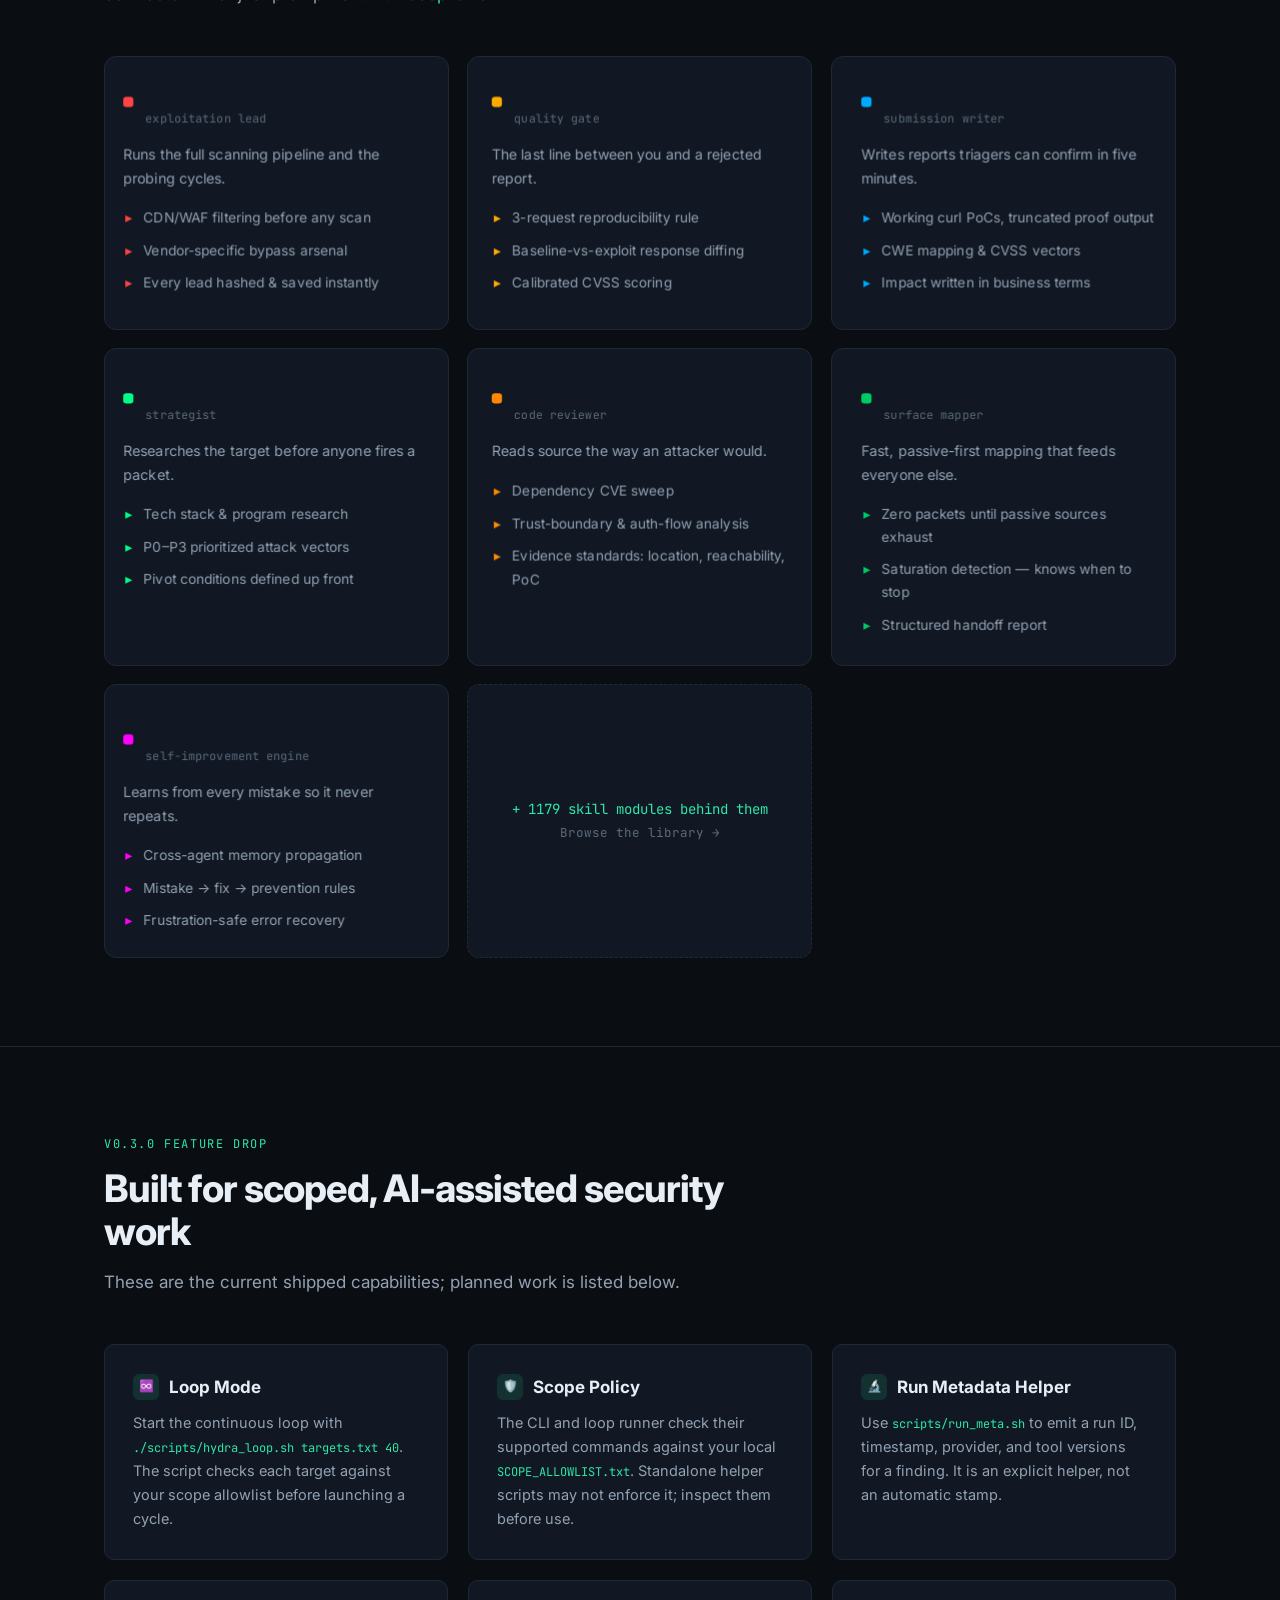
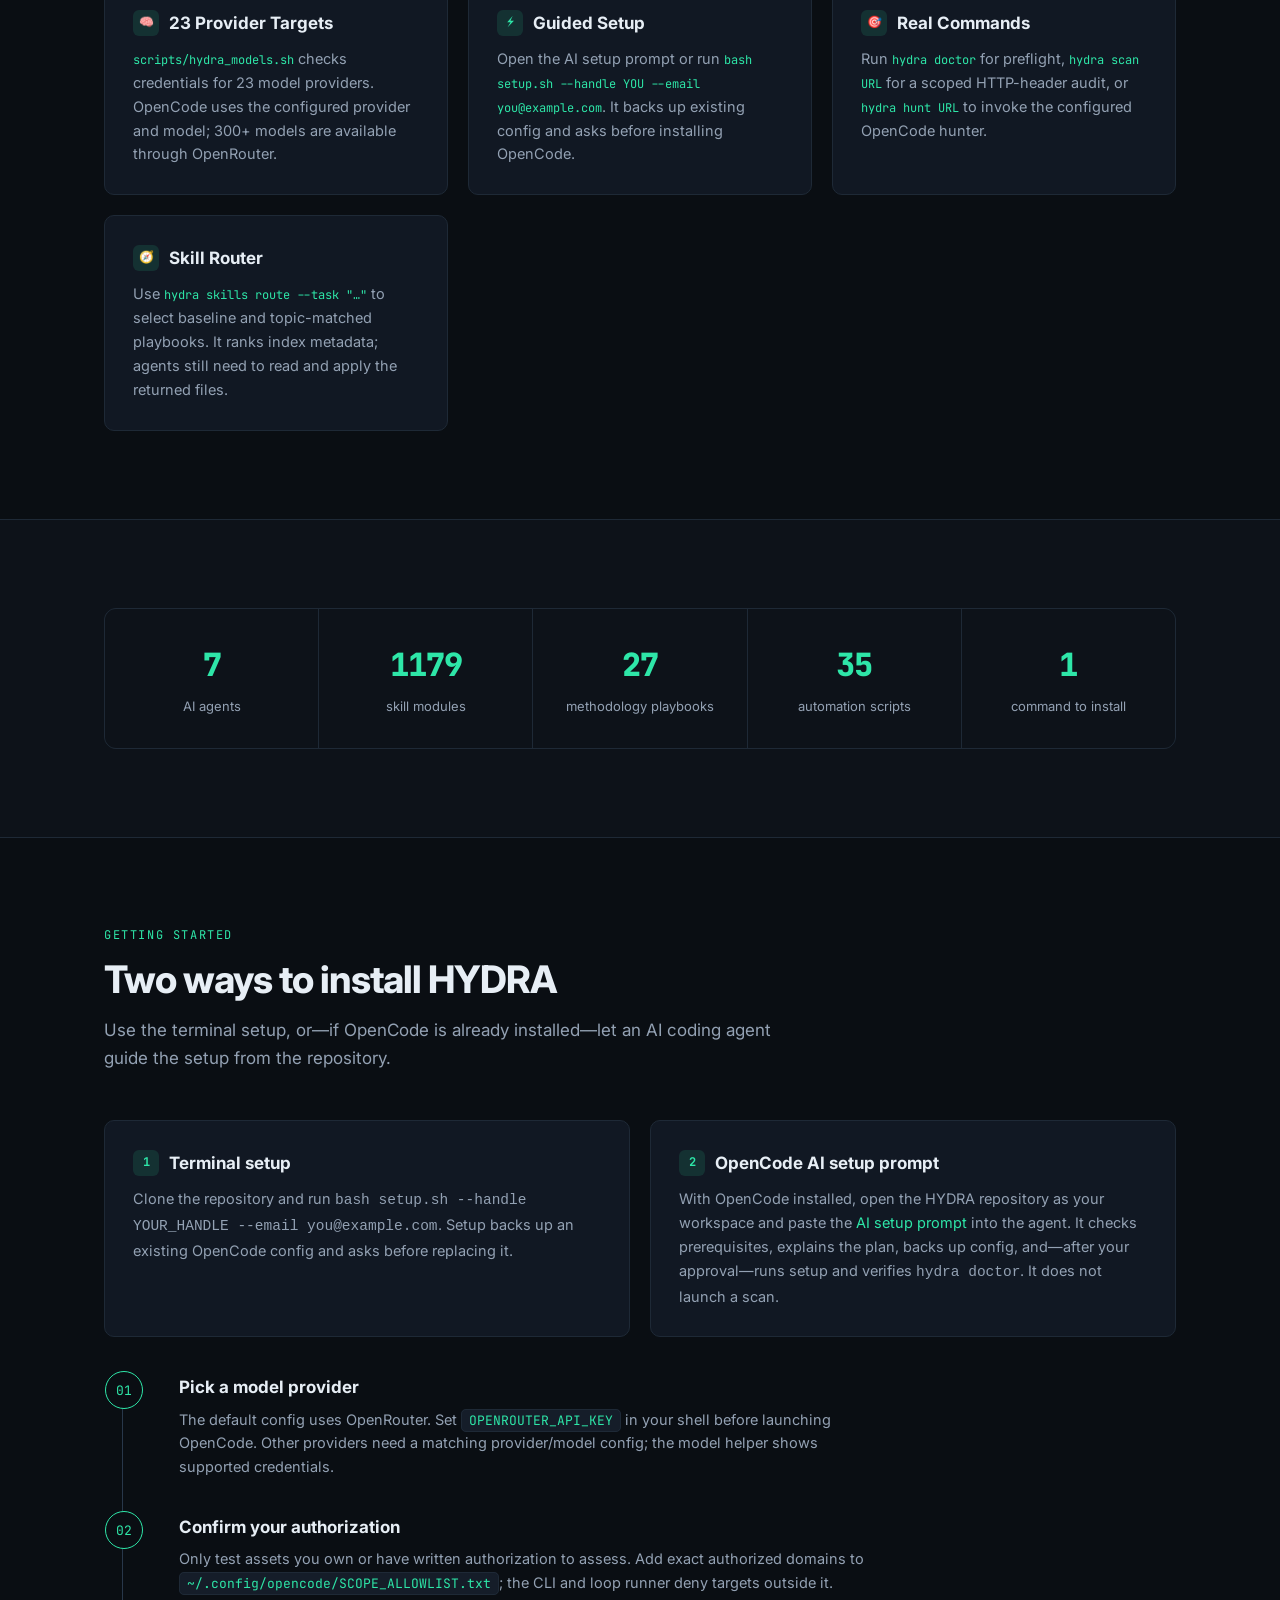
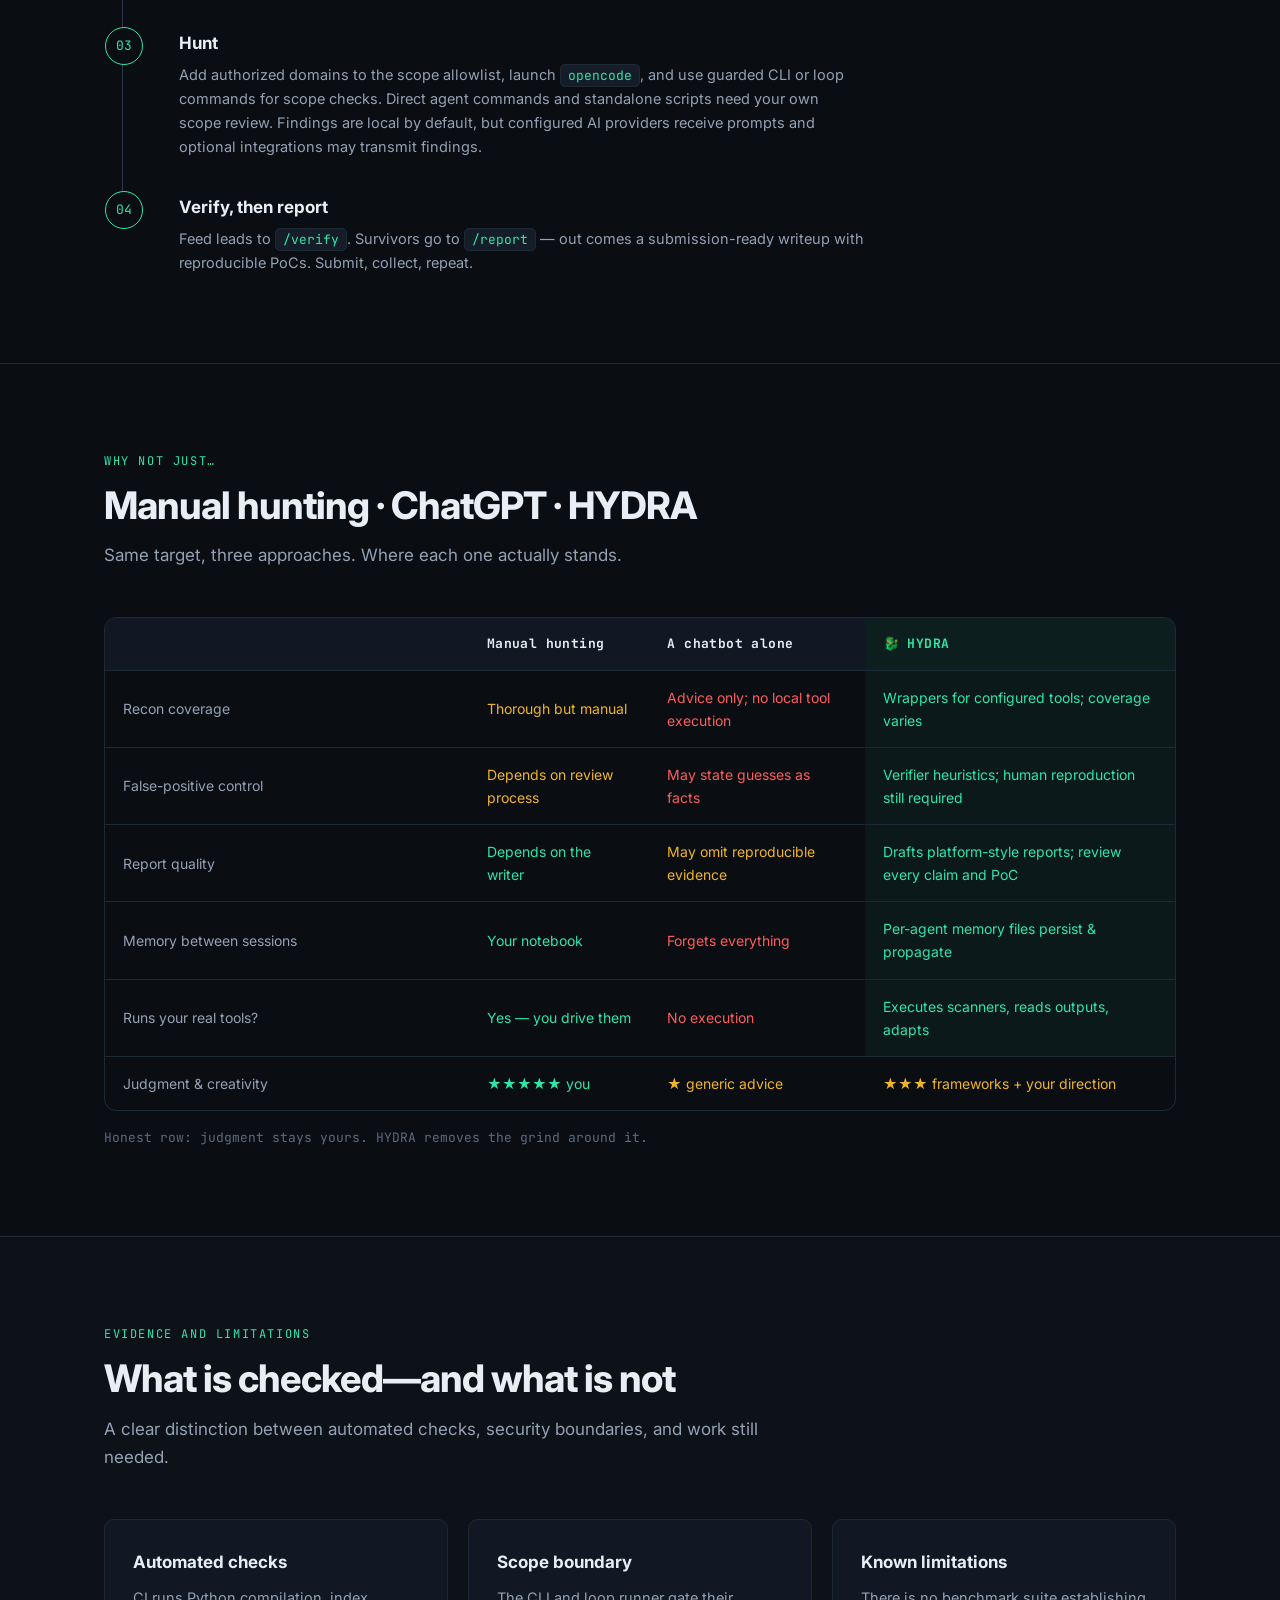
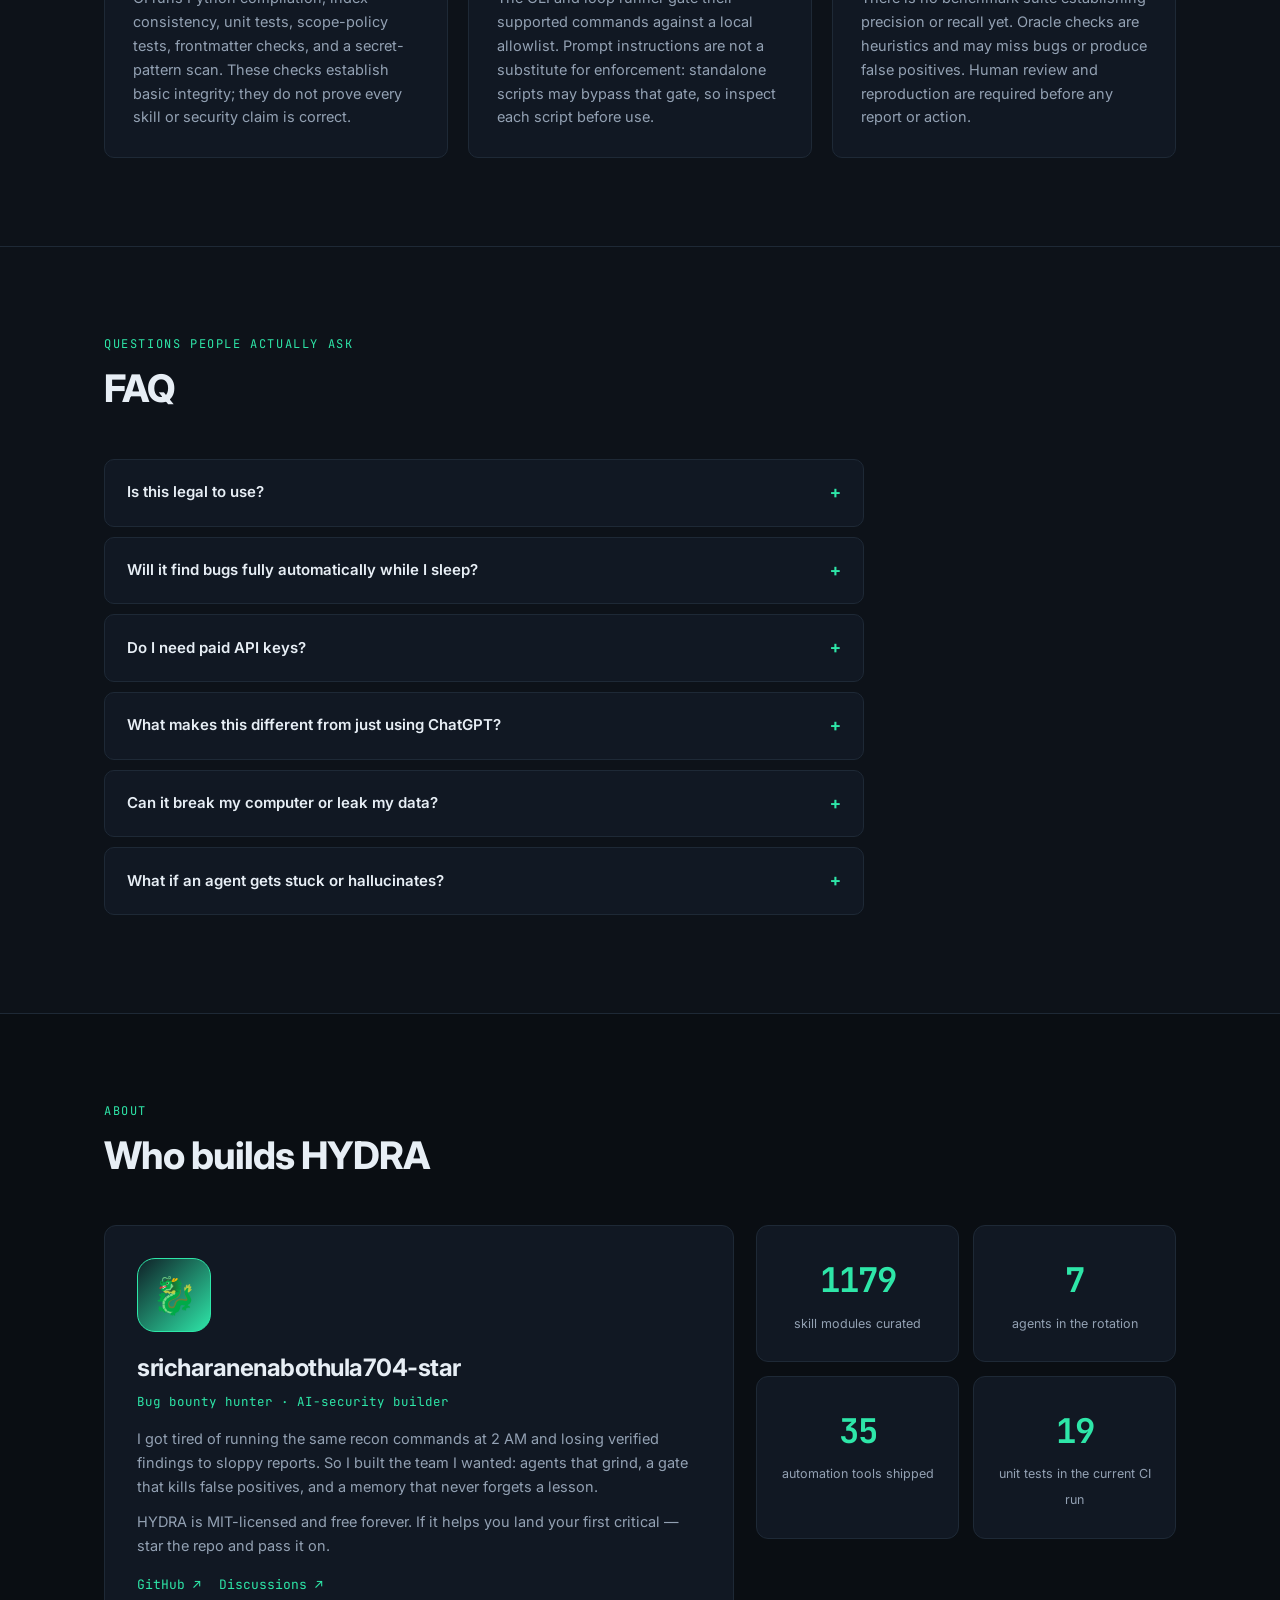
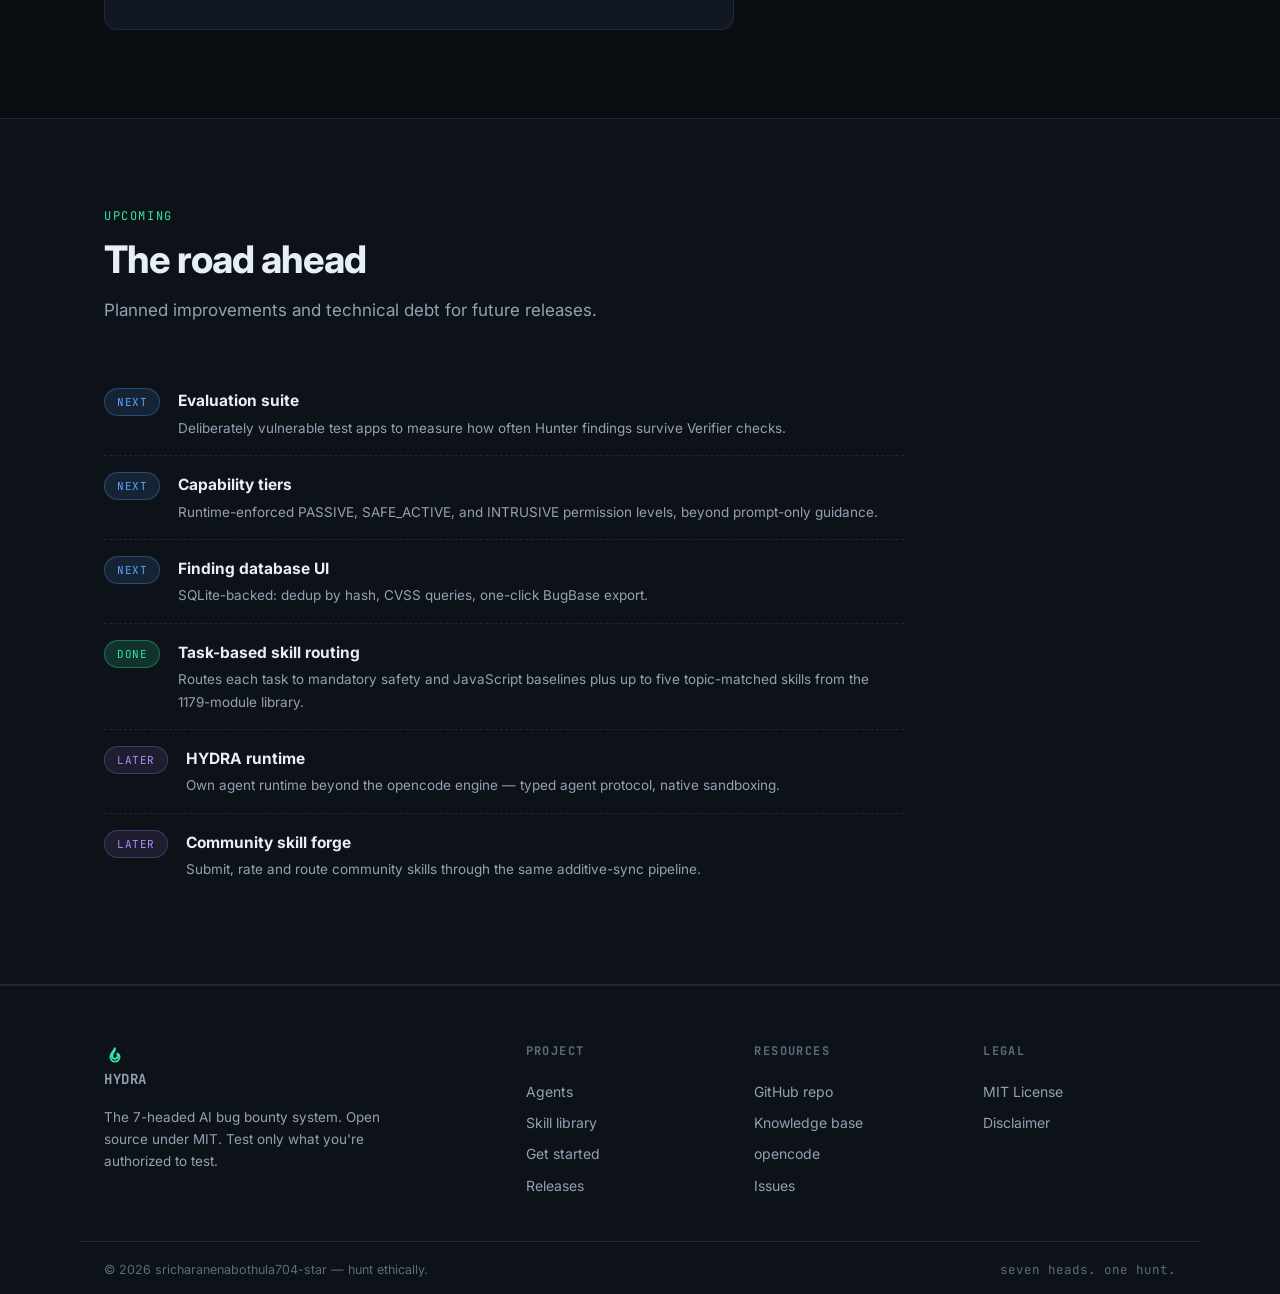
==== commit 14469934: "Clarify terminal and AI-assisted install paths" ====
--- a/index.html
+++ b/index.html
@@ -261,14 +261,20 @@
   <div class="wrap">
     <div class="sec-head rv">
       <span class="sec-kicker">Getting started</span>
-      <h2>From zero to first scoped run</h2>
-      <p class="sec-sub">Linux, macOS, or WSL. Prefer an AI coding agent? Open the <a href="https://github.com/sricharanenabothula704-star/hydra/blob/main/docs/AI_SETUP_PROMPT.md">copy/paste setup prompt</a>; it tells the agent to explain changes, back up config, and ask before installing.</p>
+      <h2>Two ways to install HYDRA</h2>
+      <p class="sec-sub">Use the terminal setup, or—if OpenCode is already installed—let an AI coding agent guide the setup from the repository.</p>
+    </div>
+    <div class="explain-grid" style="margin-bottom:36px">
+      <div class="explain-card rv">
+        <h3><span class="num">1</span> Terminal setup</h3>
+        <p>Clone the repository and run <code>bash setup.sh --handle YOUR_HANDLE --email you@example.com</code>. Setup backs up an existing OpenCode config and asks before replacing it.</p>
+      </div>
+      <div class="explain-card rv">
+        <h3><span class="num">2</span> OpenCode AI setup prompt</h3>
+        <p>With OpenCode installed, open the HYDRA repository as your workspace and paste the <a href="https://github.com/sricharanenabothula704-star/hydra/blob/main/docs/AI_SETUP_PROMPT.md">AI setup prompt</a> into the agent. It checks prerequisites, explains the plan, backs up config, and—after your approval—runs setup and verifies <code>hydra doctor</code>. It does not launch a scan.</p>
+      </div>
     </div>
     <div class="steps">
-      <div class="step rv">
-        <h3>Install</h3>
-        <p>Clone the repo and run <code>bash setup.sh --handle YOU --email you@example.com</code>. Setup backs up an existing config and asks before installing OpenCode or replacing that config.</p>
-      </div>
       <div class="step rv">
         <h3>Pick a model provider</h3>
         <p>The default config uses OpenRouter. Set <code>OPENROUTER_API_KEY</code> in your shell before launching OpenCode. Other providers need a matching provider/model config; the model helper shows supported credentials.</p>
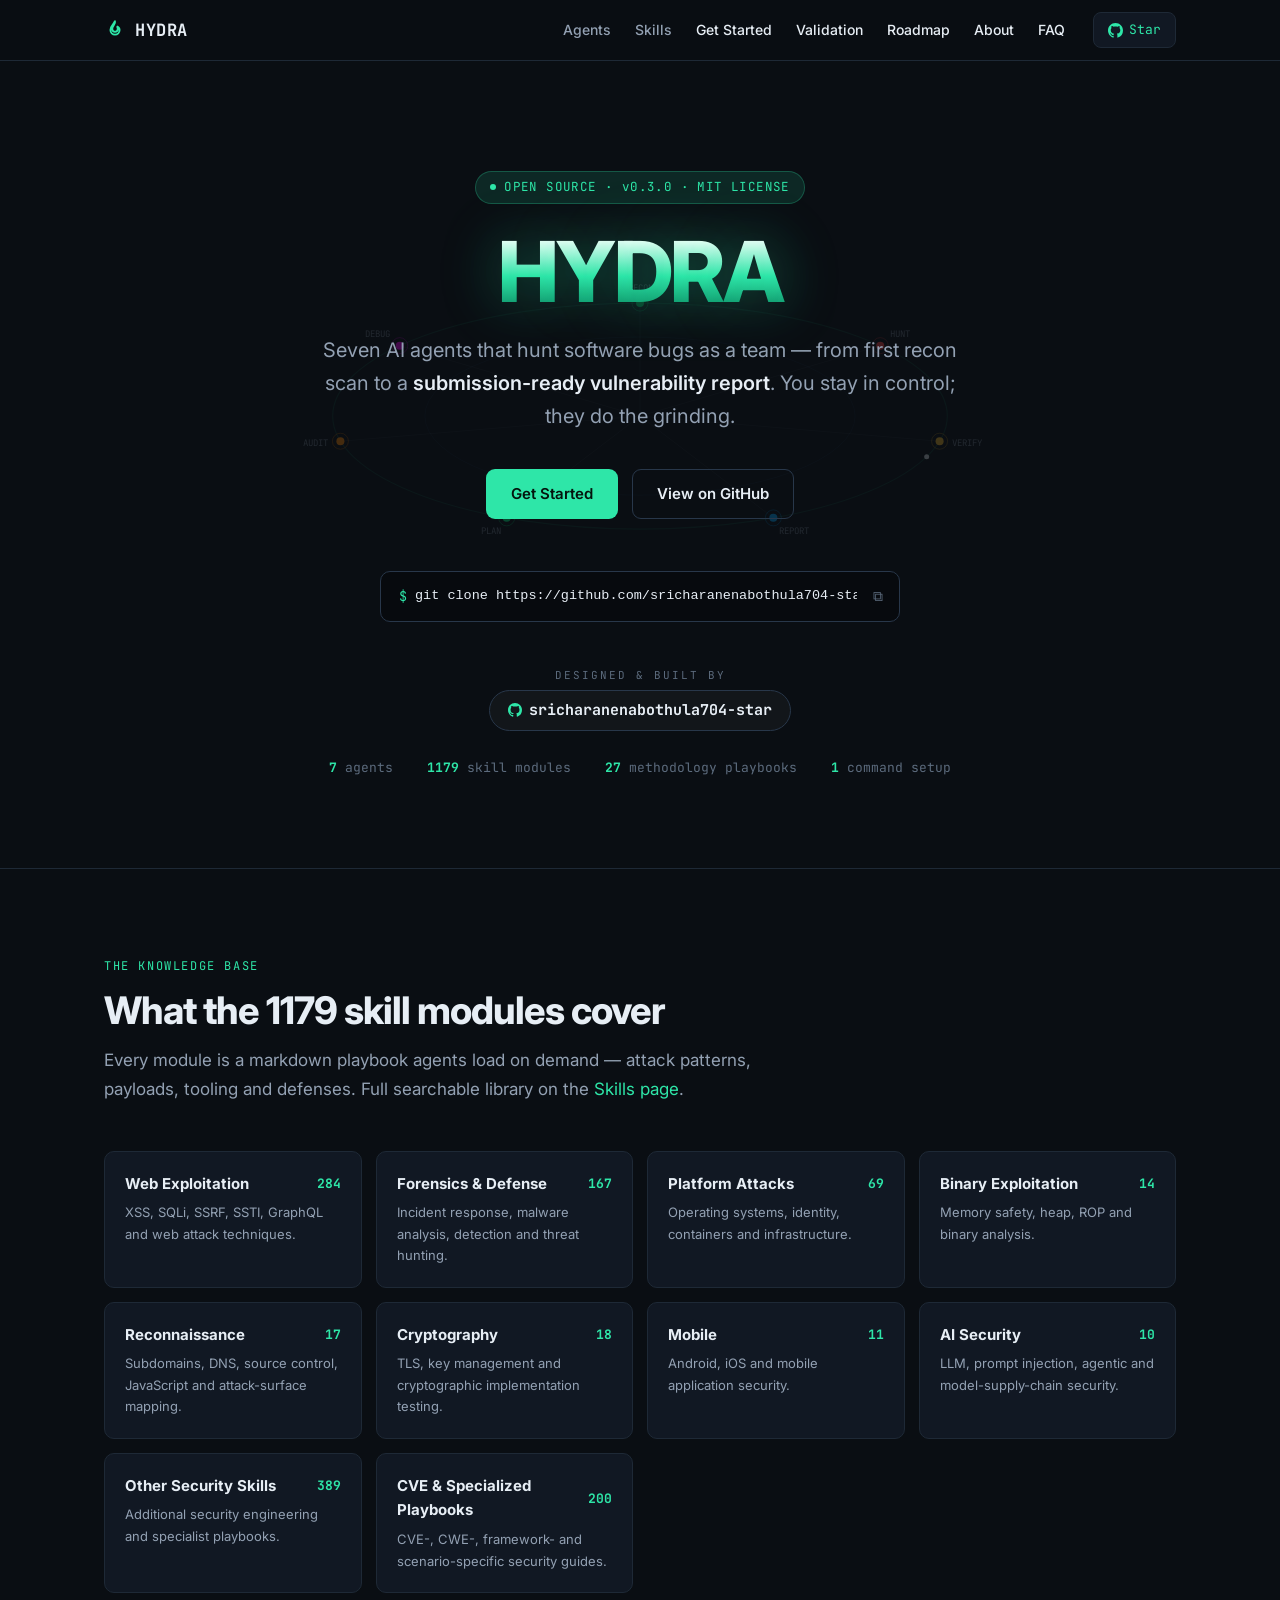
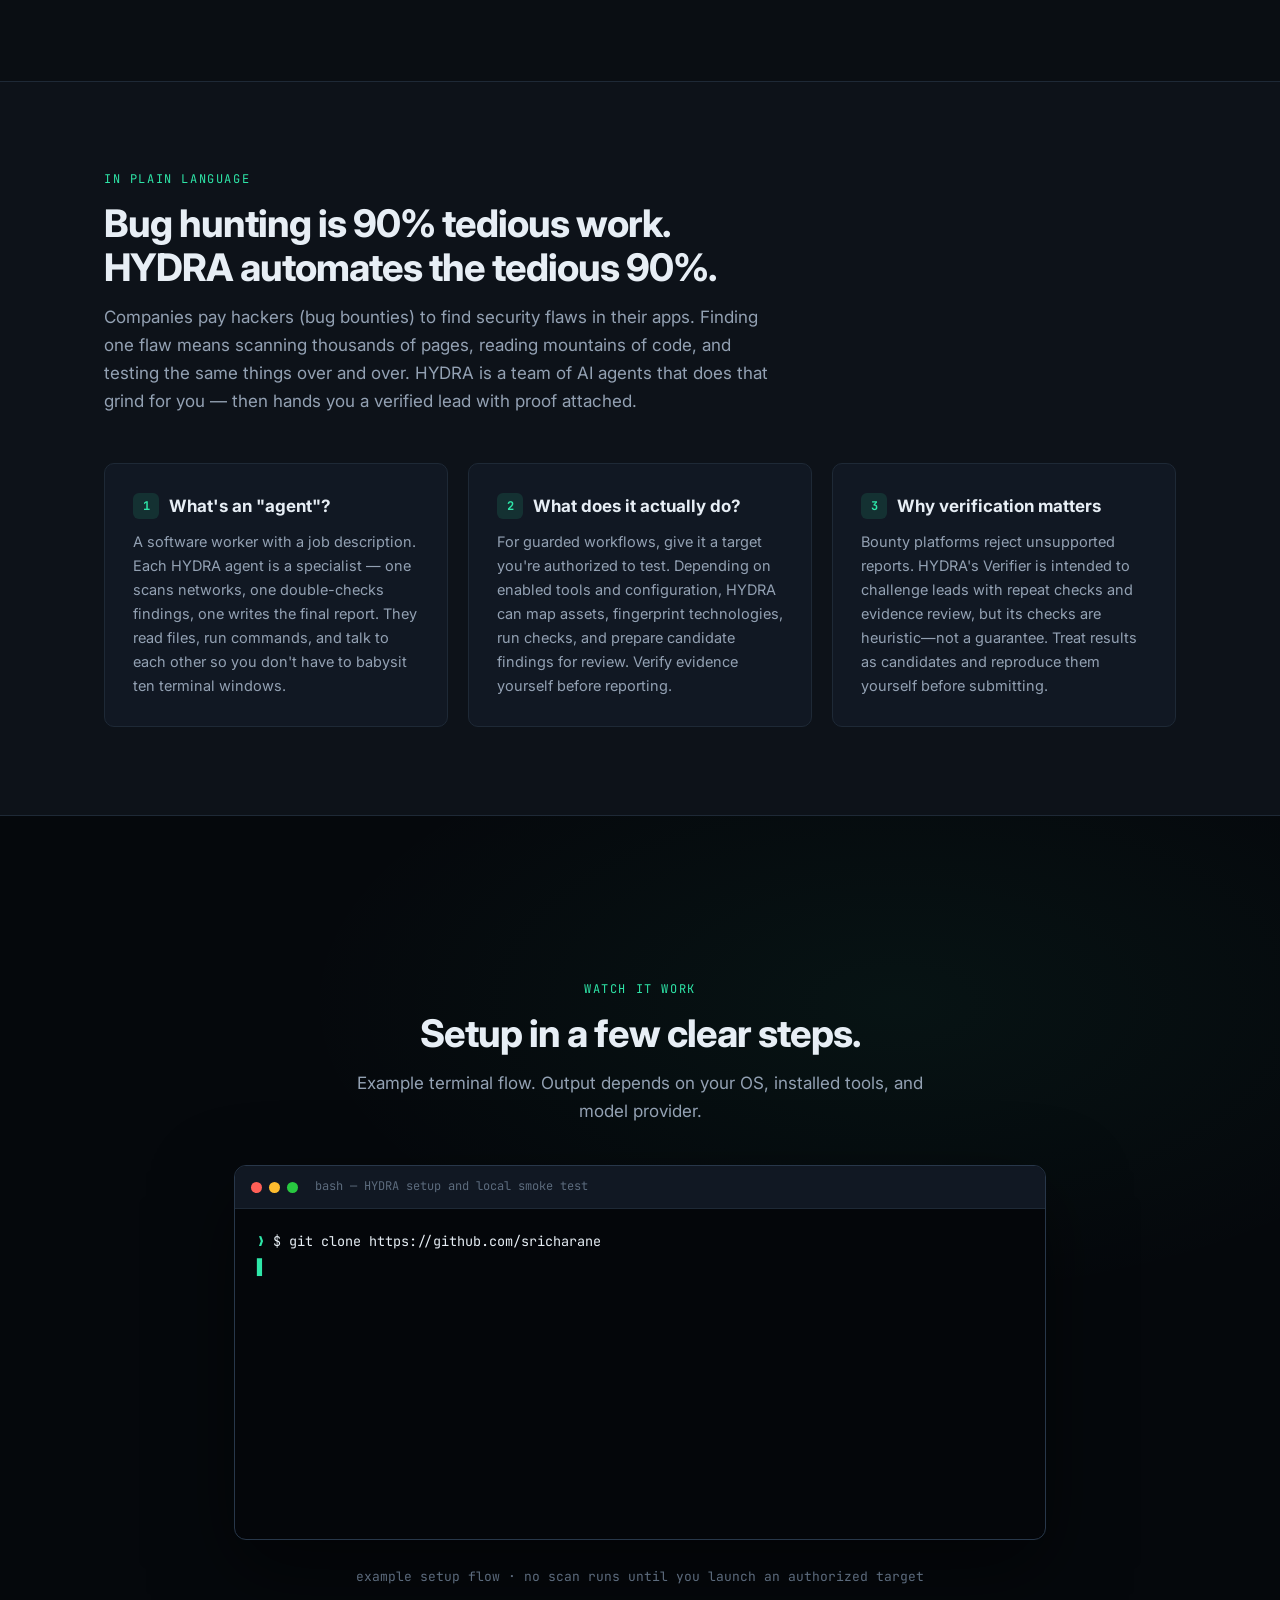
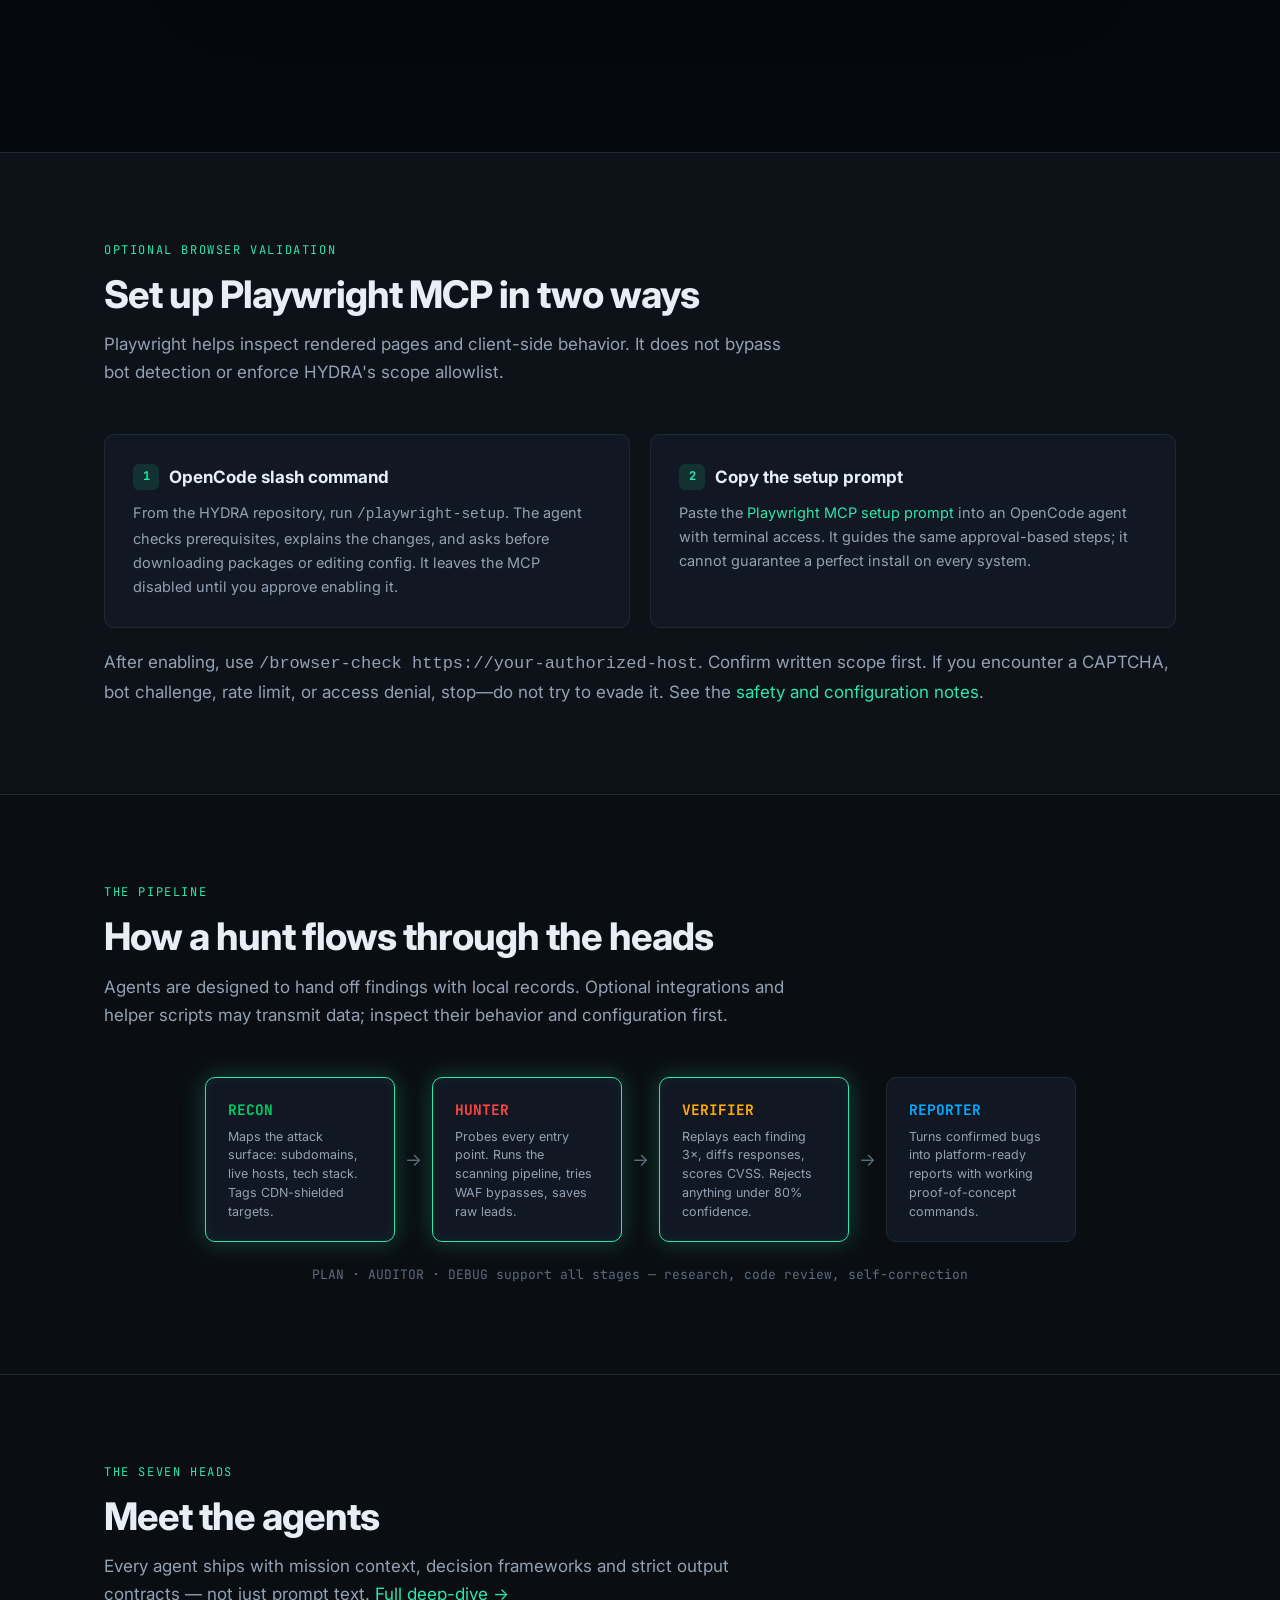
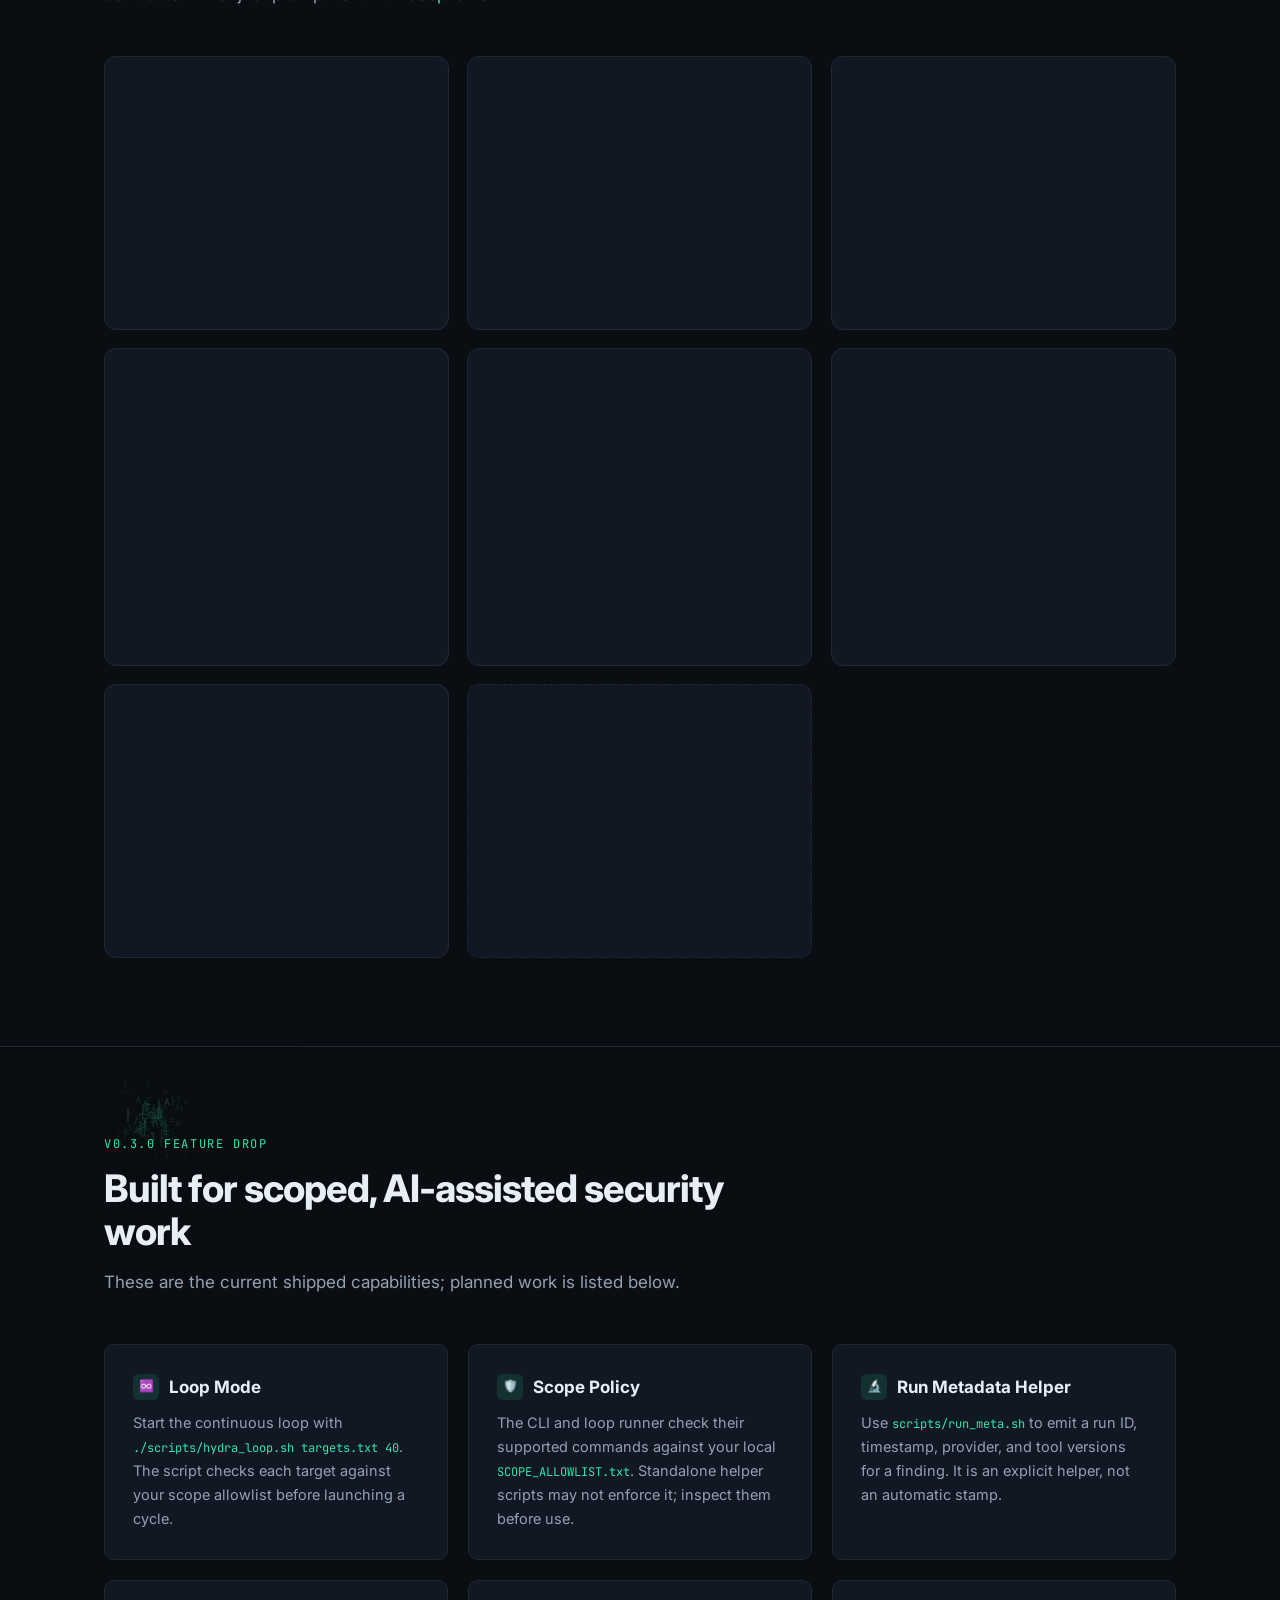
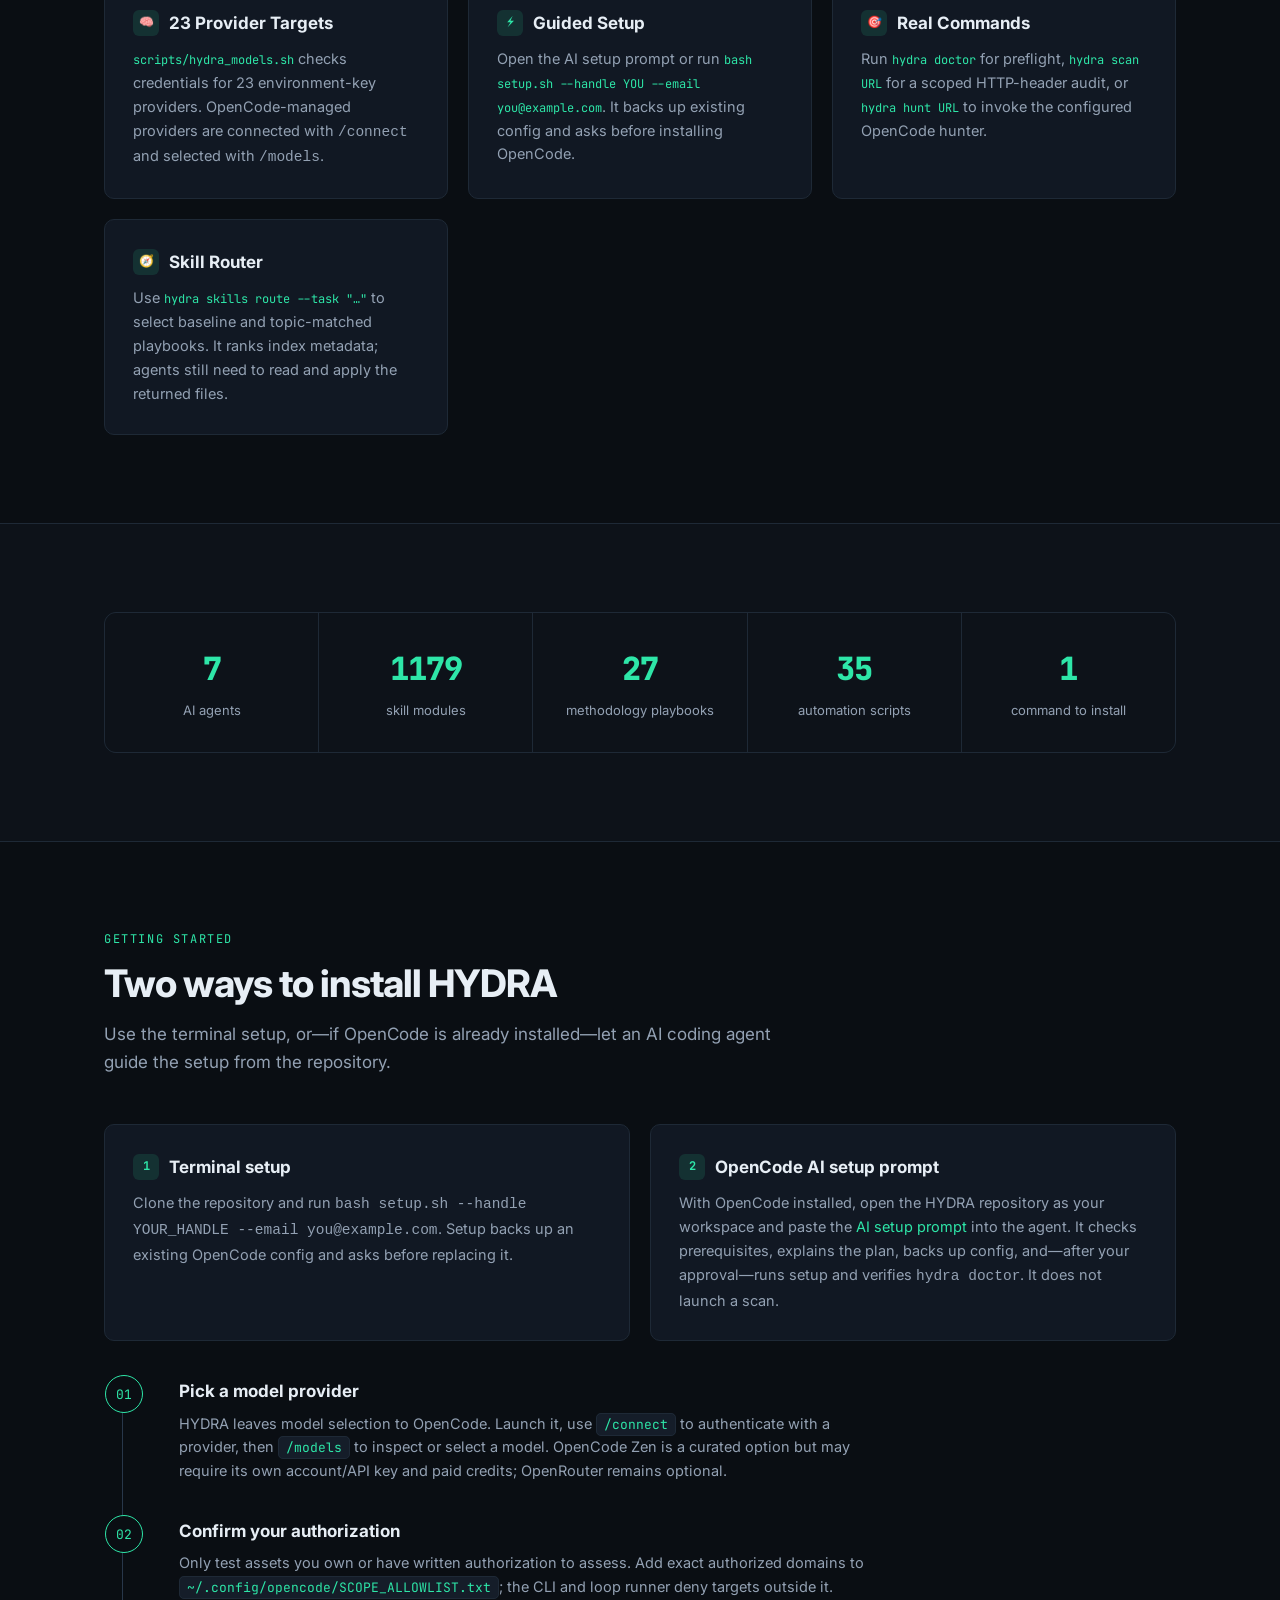
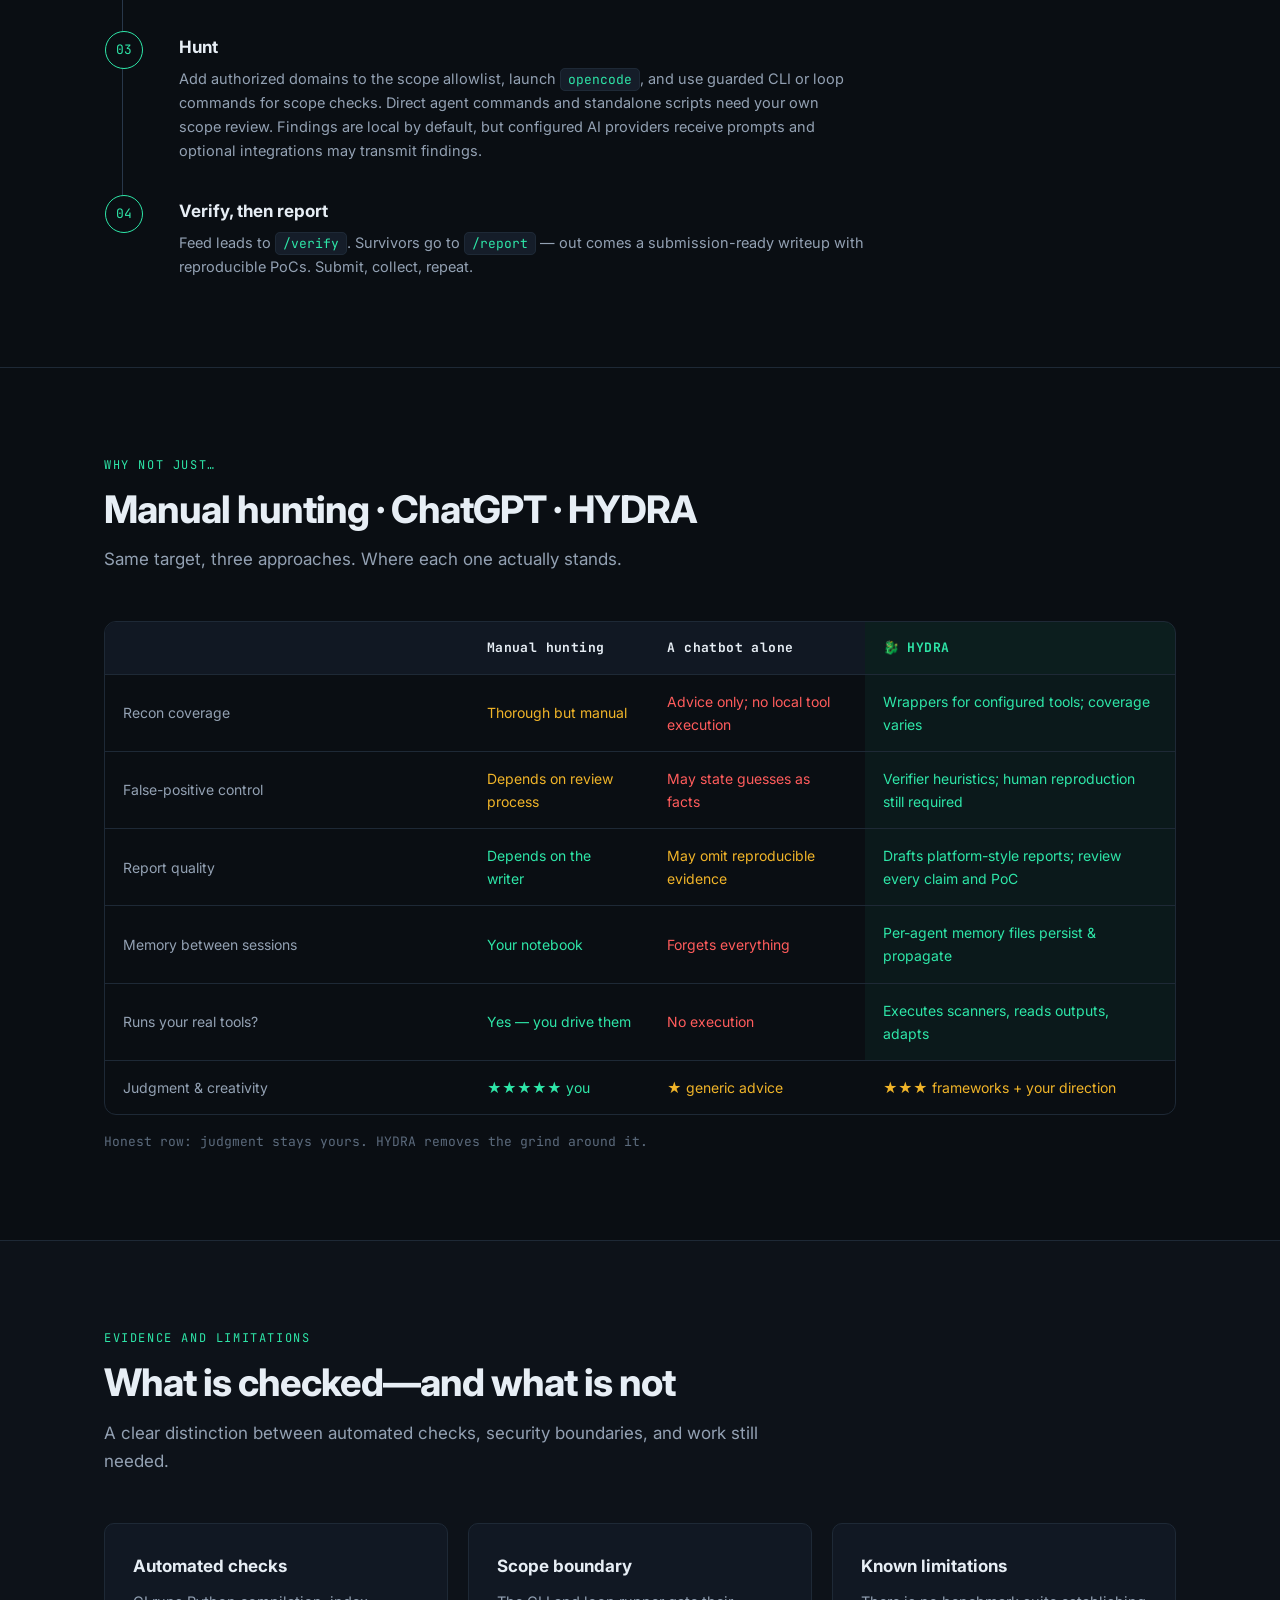
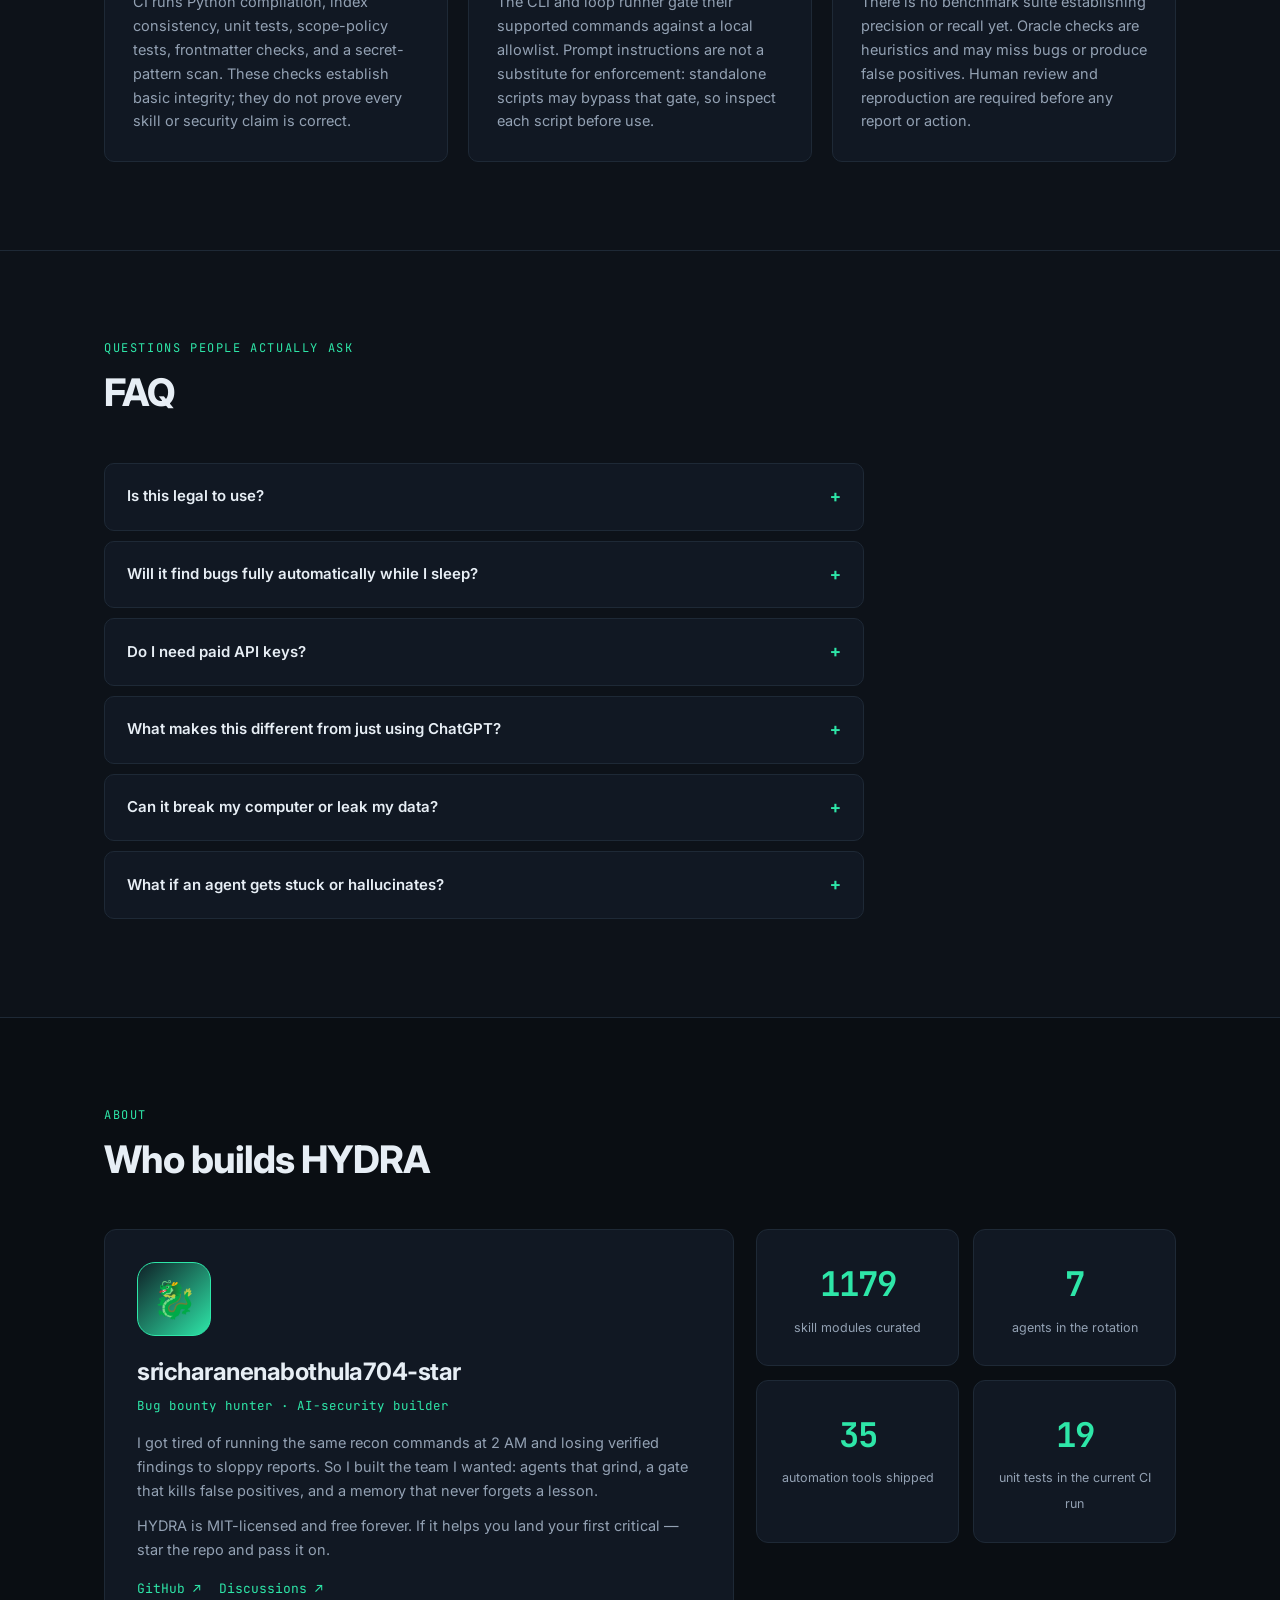
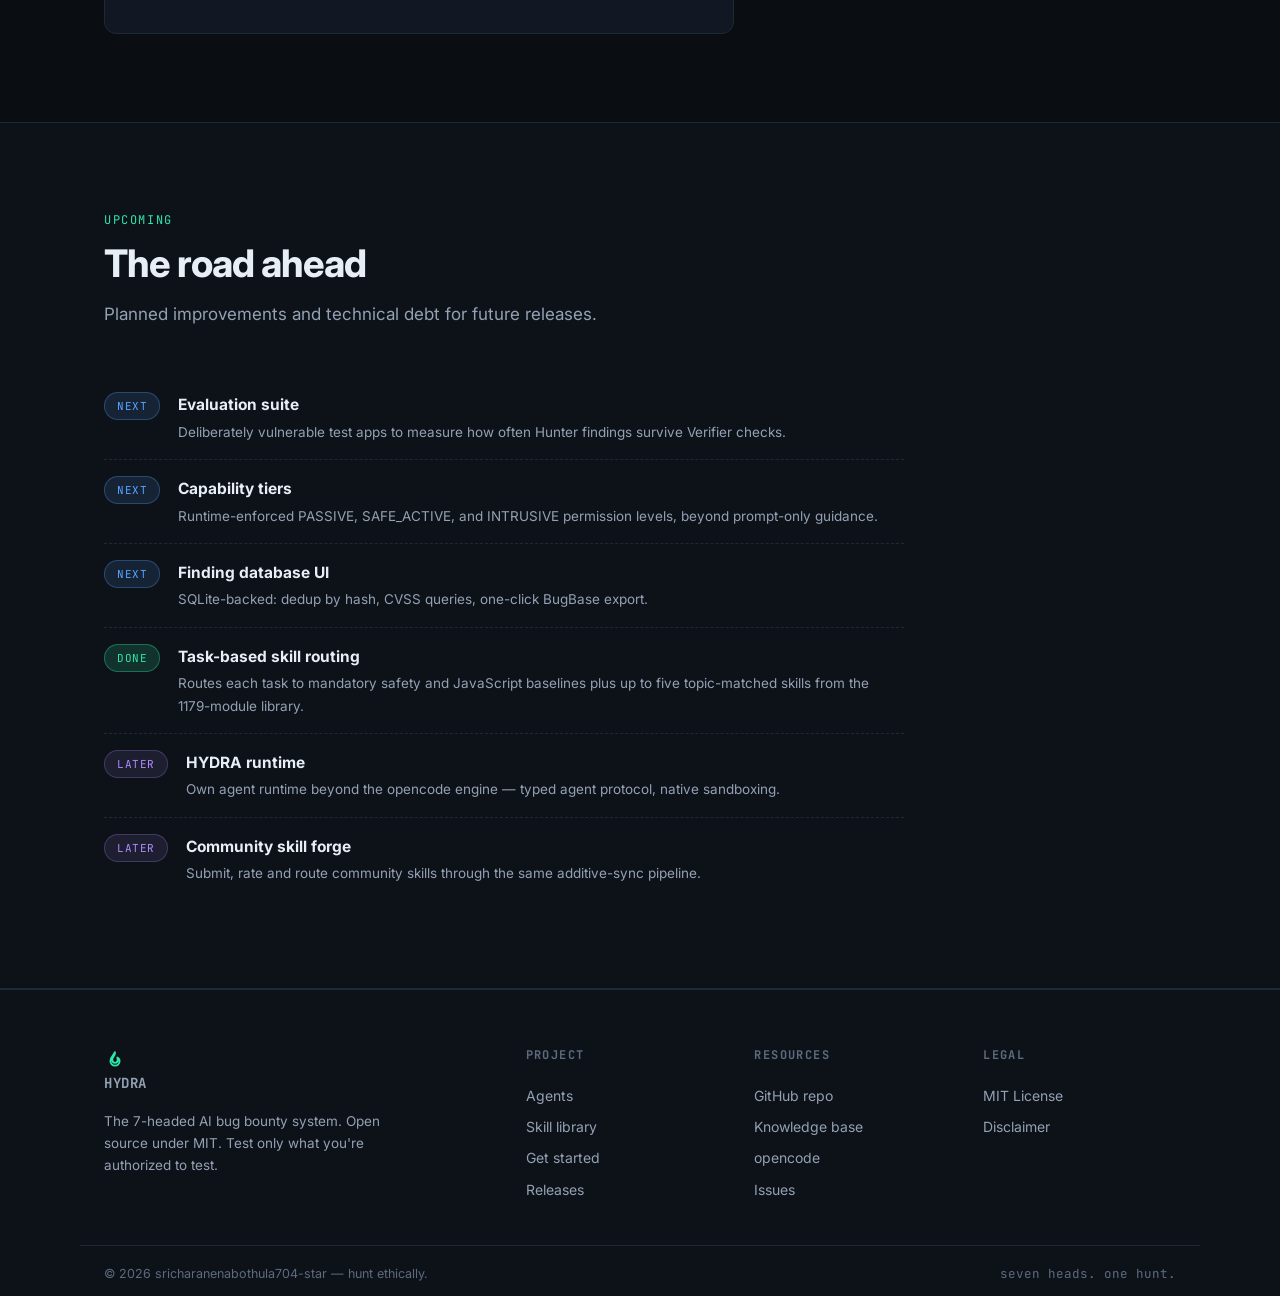
==== commit 73306b8f: "Update model provider setup guidance" ====
--- a/index.html
+++ b/index.html
@@ -234,7 +234,7 @@
       <div class="explain-card rv"><h3><span class="num">🔬</span> Run Metadata Helper</h3>
         <p>Use <code style="font-family:var(--mono);font-size:12px;color:var(--accent)">scripts/run_meta.sh</code> to emit a run ID, timestamp, provider, and tool versions for a finding. It is an explicit helper, not an automatic stamp.</p></div>
       <div class="explain-card rv"><h3><span class="num">🧠</span> 23 Provider Targets</h3>
-        <p><code style="font-family:var(--mono);font-size:12px;color:var(--accent)">scripts/hydra_models.sh</code> checks credentials for 23 model providers. OpenCode uses the configured provider and model; 300+ models are available through OpenRouter.</p></div>
+        <p><code style="font-family:var(--mono);font-size:12px;color:var(--accent)">scripts/hydra_models.sh</code> checks credentials for 23 environment-key providers. OpenCode-managed providers are connected with <code>/connect</code> and selected with <code>/models</code>.</p></div>
       <div class="explain-card rv"><h3><span class="num">⚡</span> Guided Setup</h3>
         <p>Open the AI setup prompt or run <code style="font-family:var(--mono);font-size:12px;color:var(--accent)">bash setup.sh --handle YOU --email you@example.com</code>. It backs up existing config and asks before installing OpenCode.</p></div>
       <div class="explain-card rv"><h3><span class="num">🎯</span> Real Commands</h3>
@@ -277,7 +277,7 @@
     <div class="steps">
       <div class="step rv">
         <h3>Pick a model provider</h3>
-        <p>The default config uses OpenRouter. Set <code>OPENROUTER_API_KEY</code> in your shell before launching OpenCode. Other providers need a matching provider/model config; the model helper shows supported credentials.</p>
+        <p>HYDRA leaves model selection to OpenCode. Launch it, use <code>/connect</code> to authenticate with a provider, then <code>/models</code> to inspect or select a model. OpenCode Zen is a curated option but may require its own account/API key and paid credits; OpenRouter remains optional.</p>
       </div>
       <div class="step rv">
         <h3>Confirm your authorization</h3>
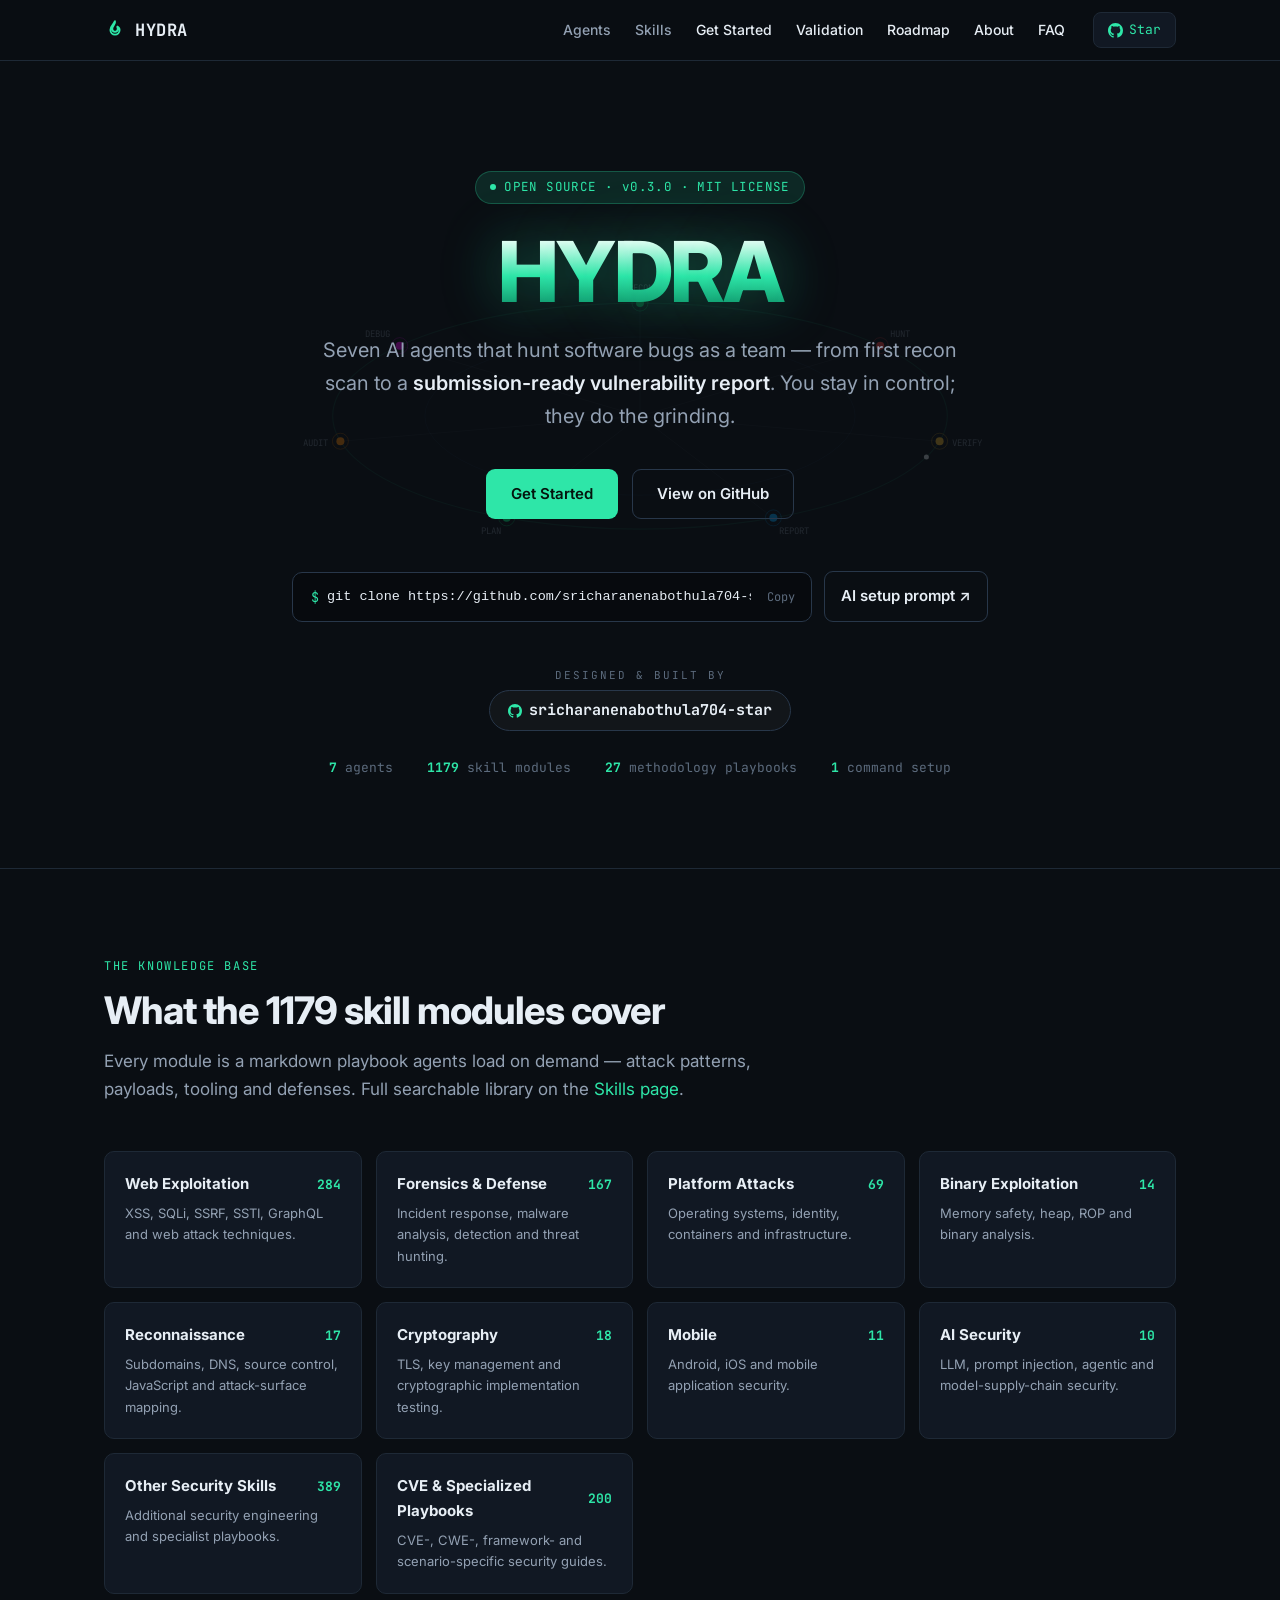
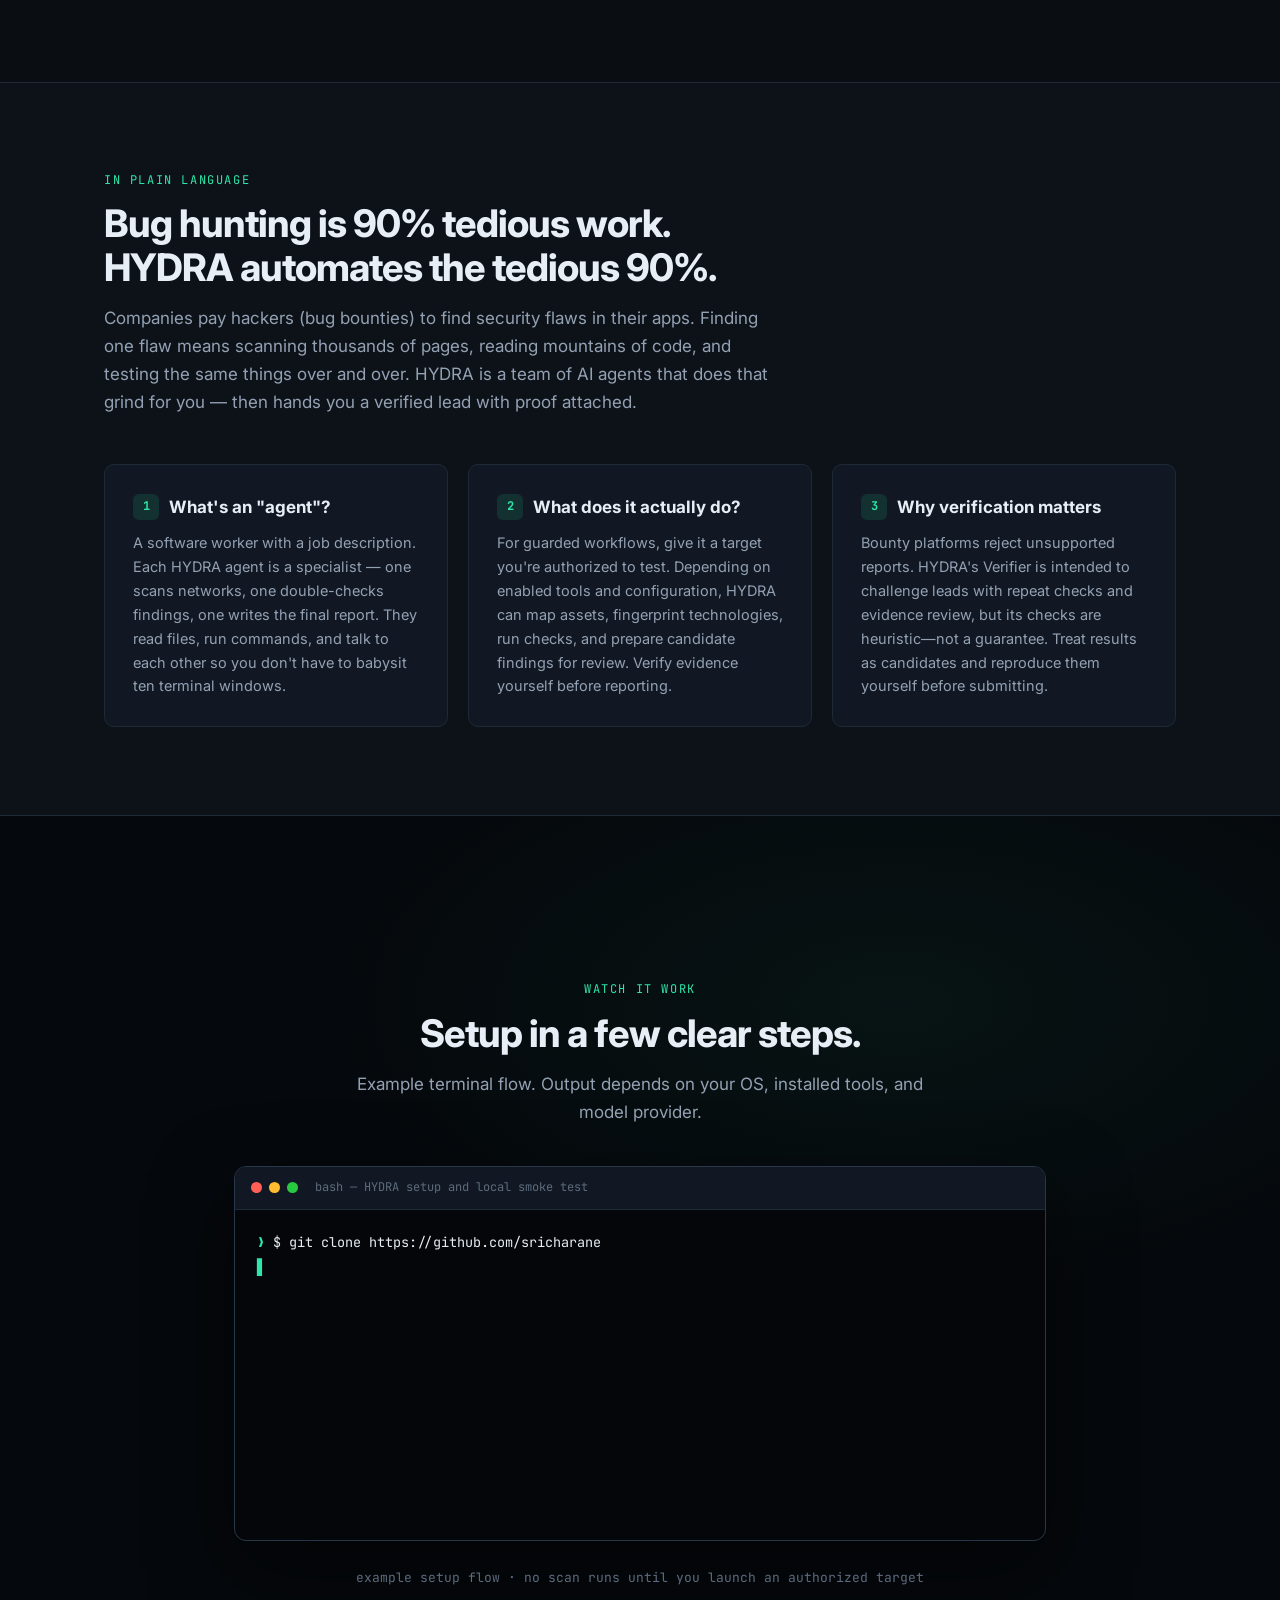
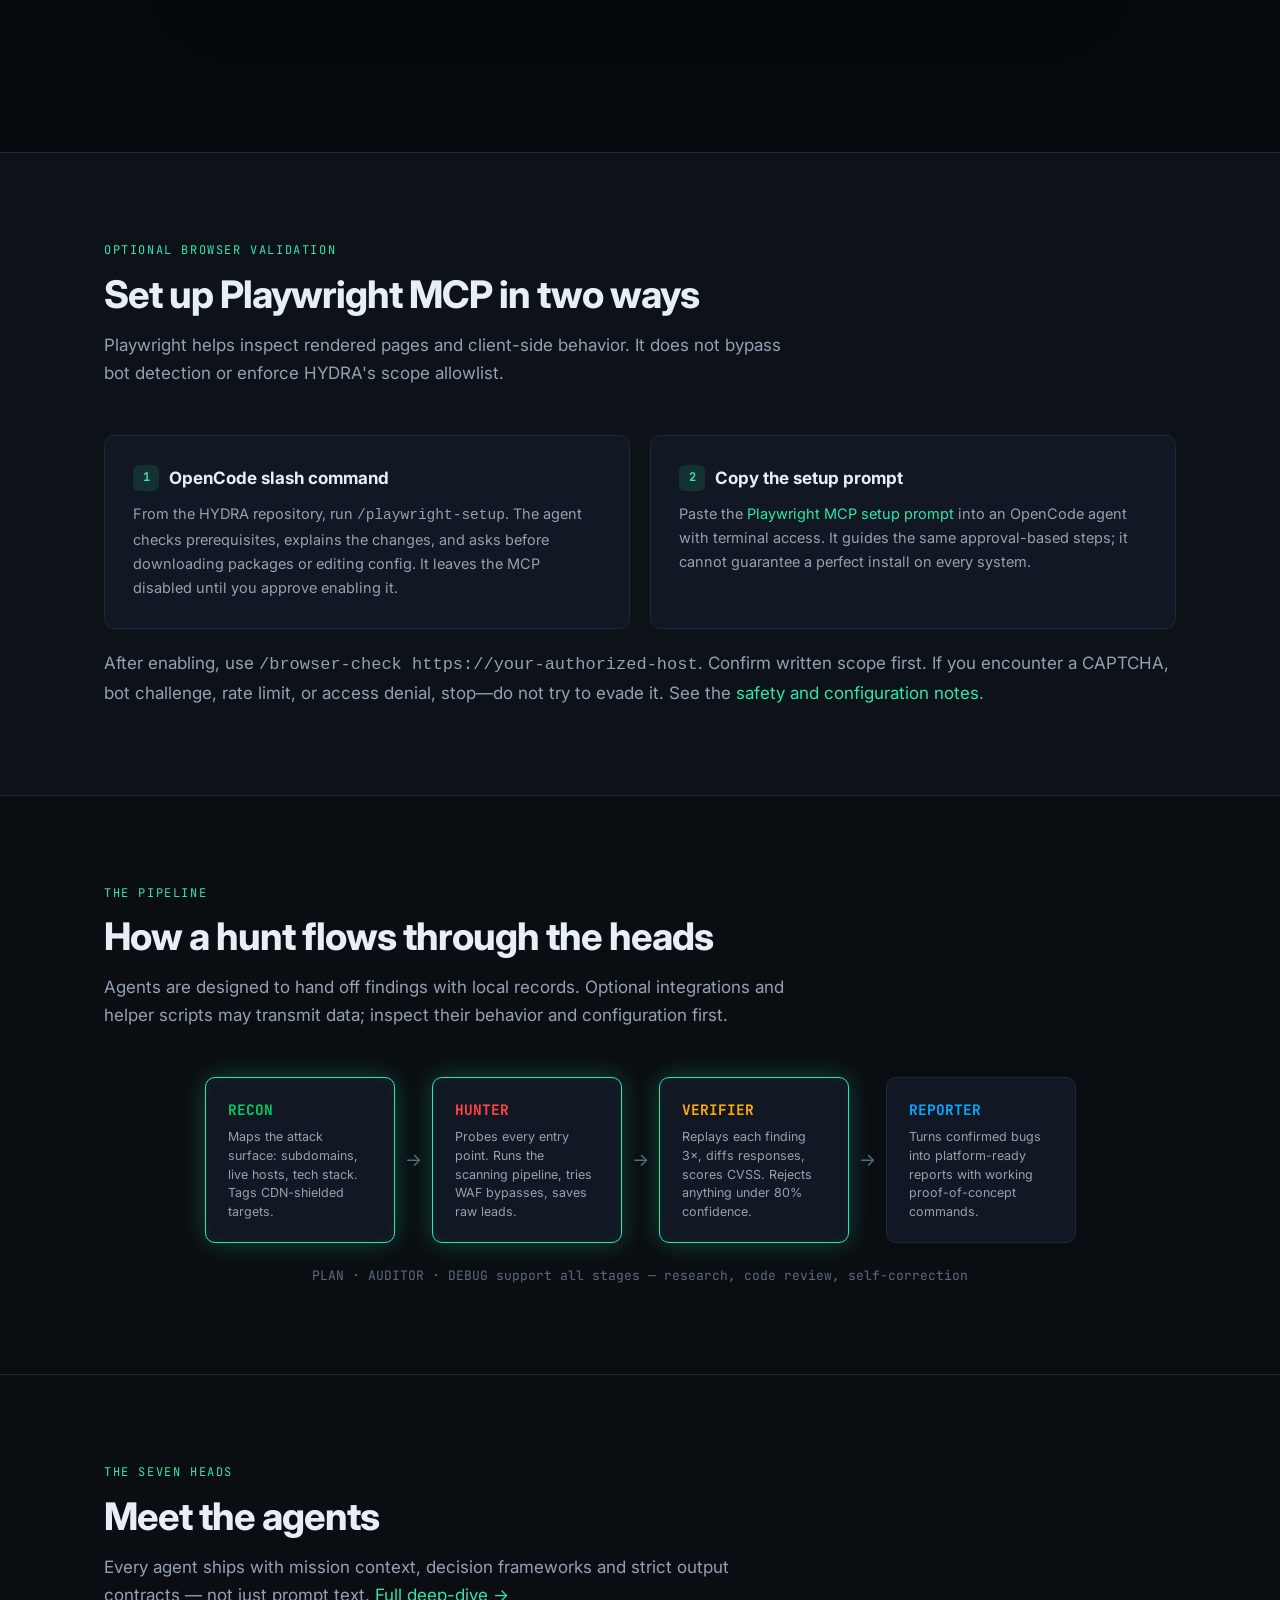
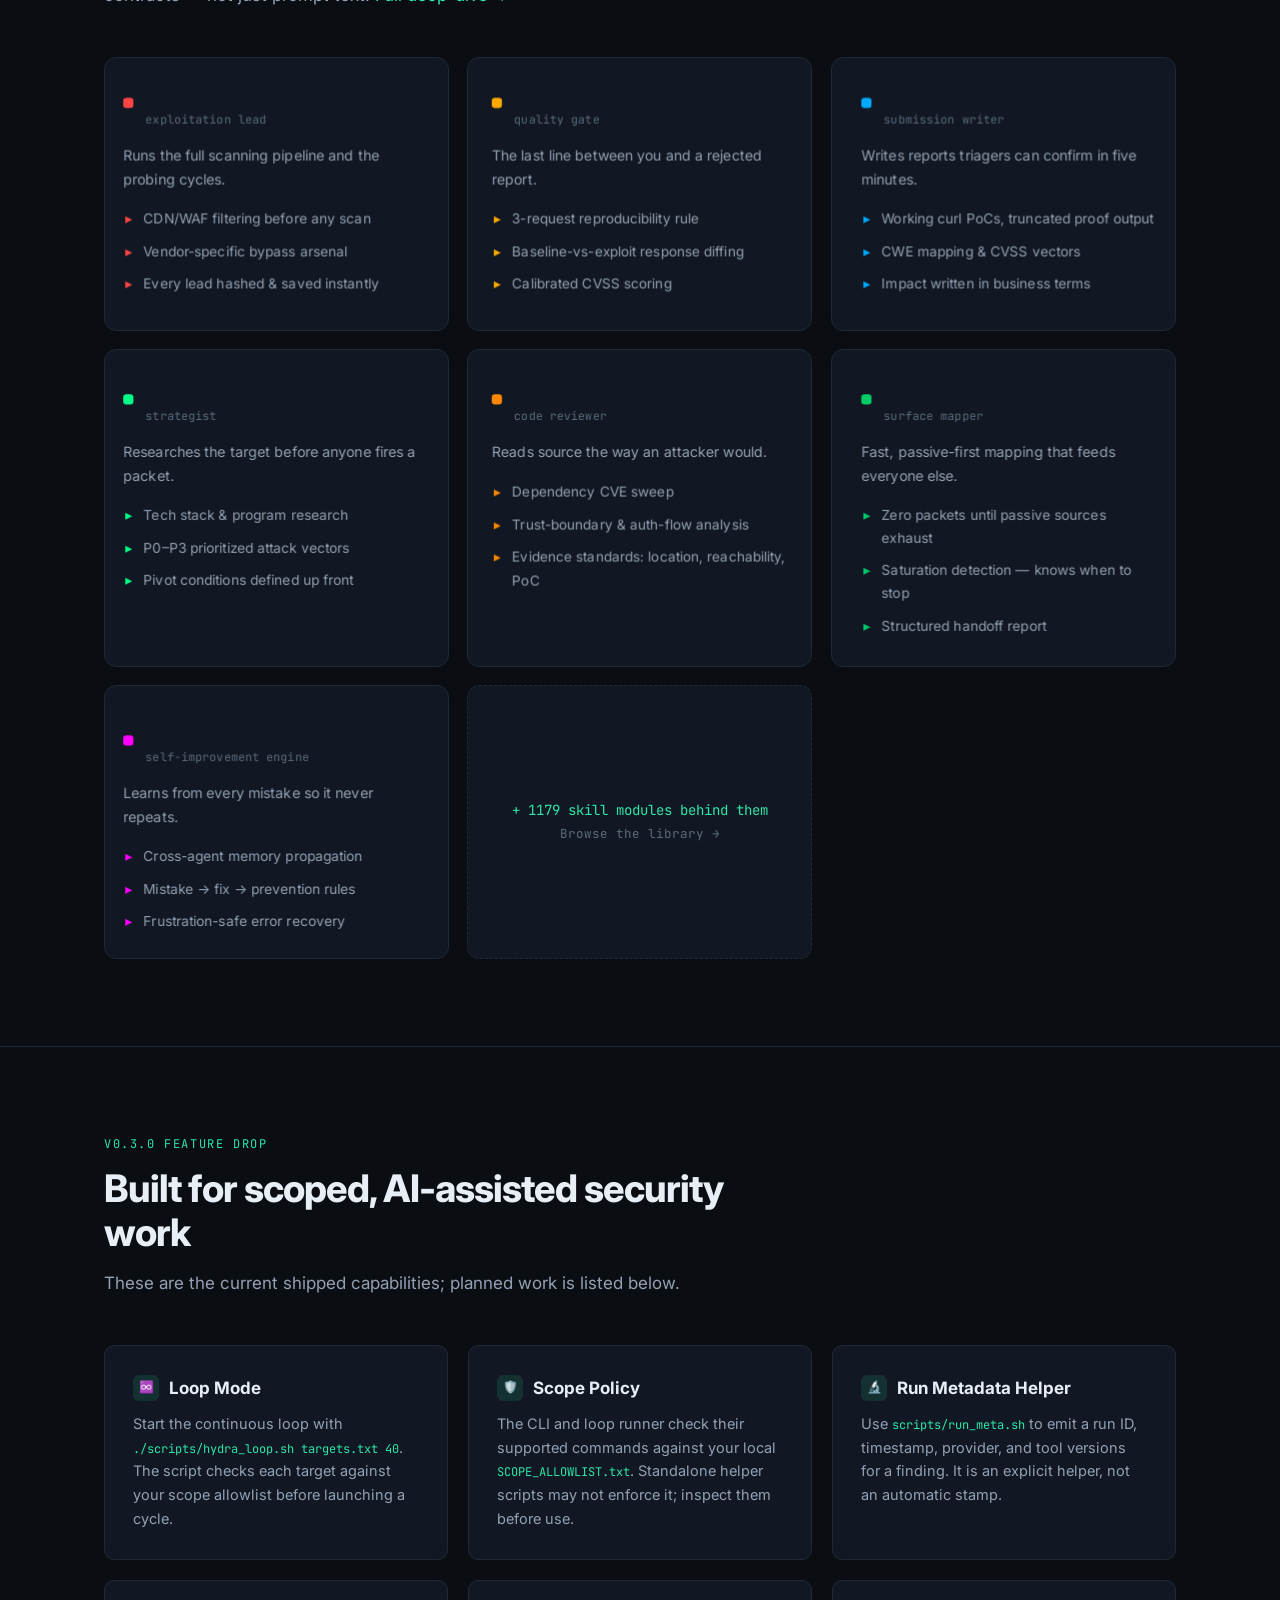
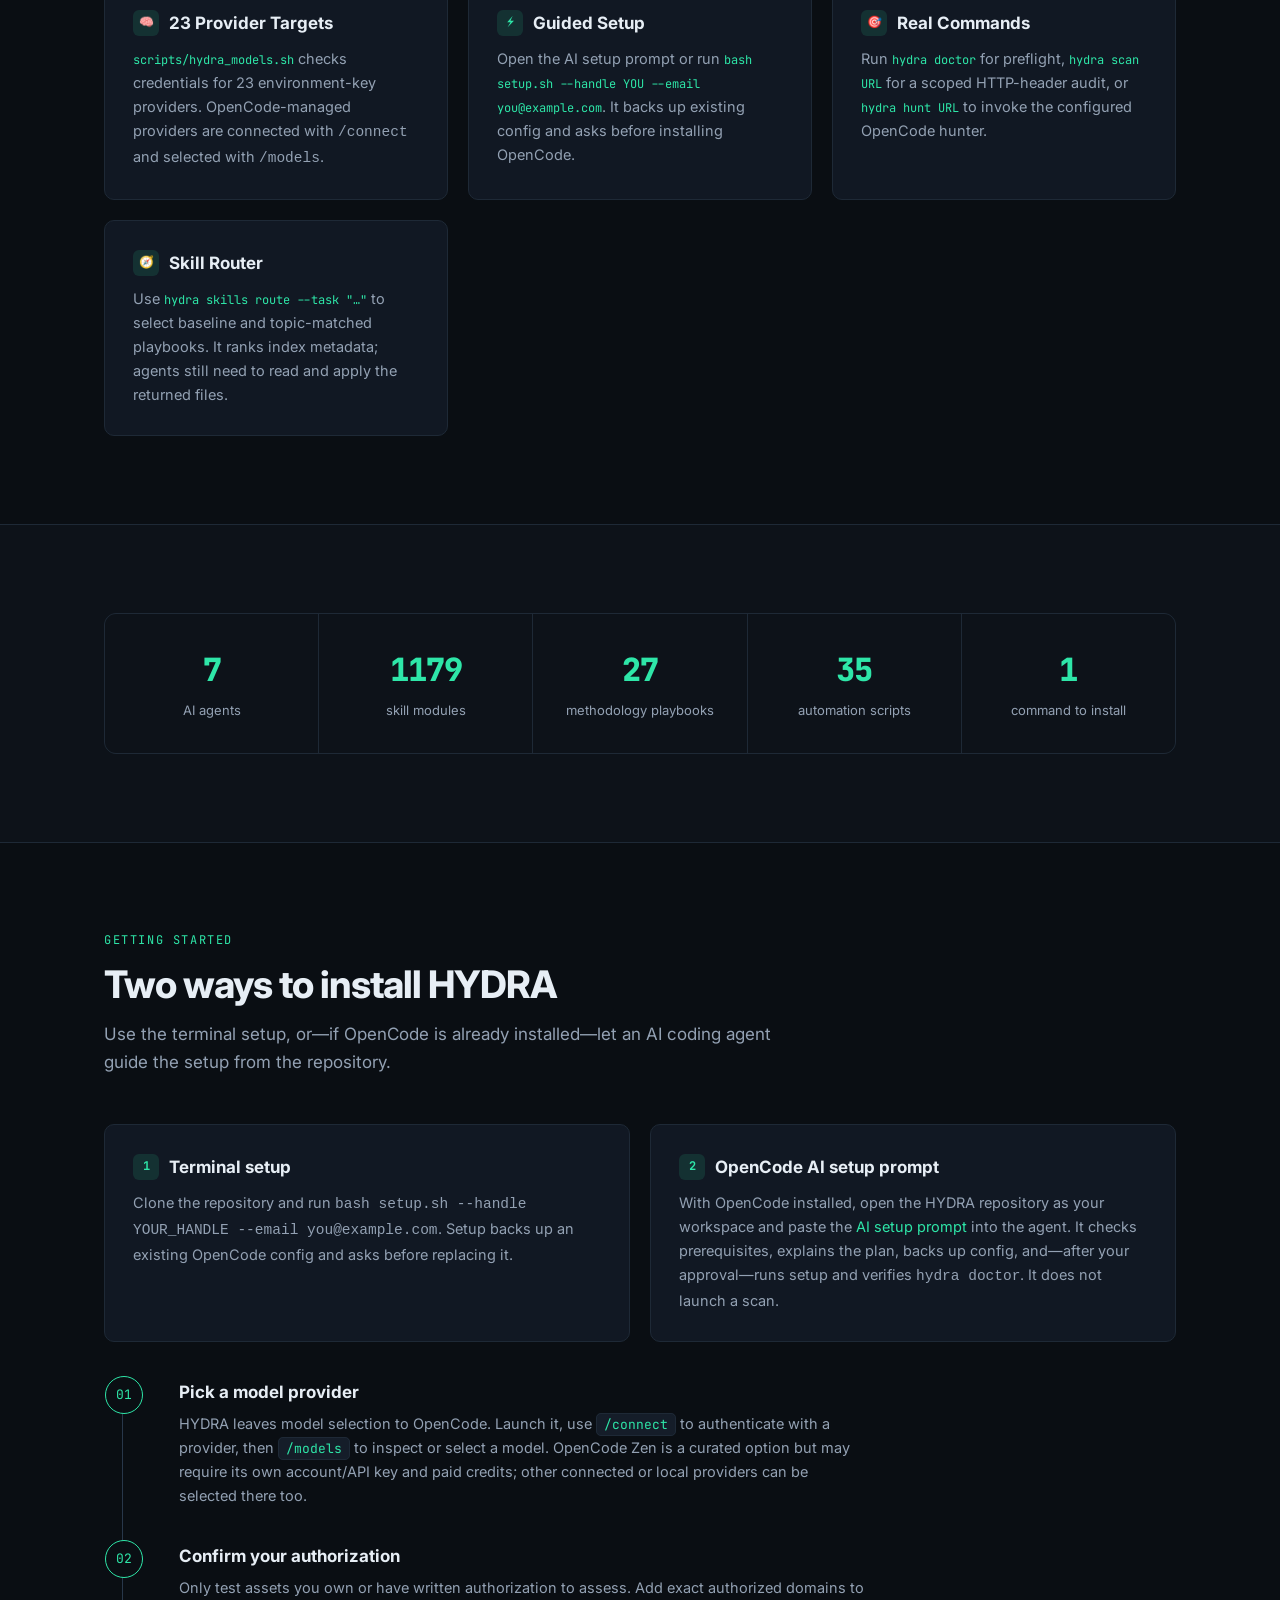
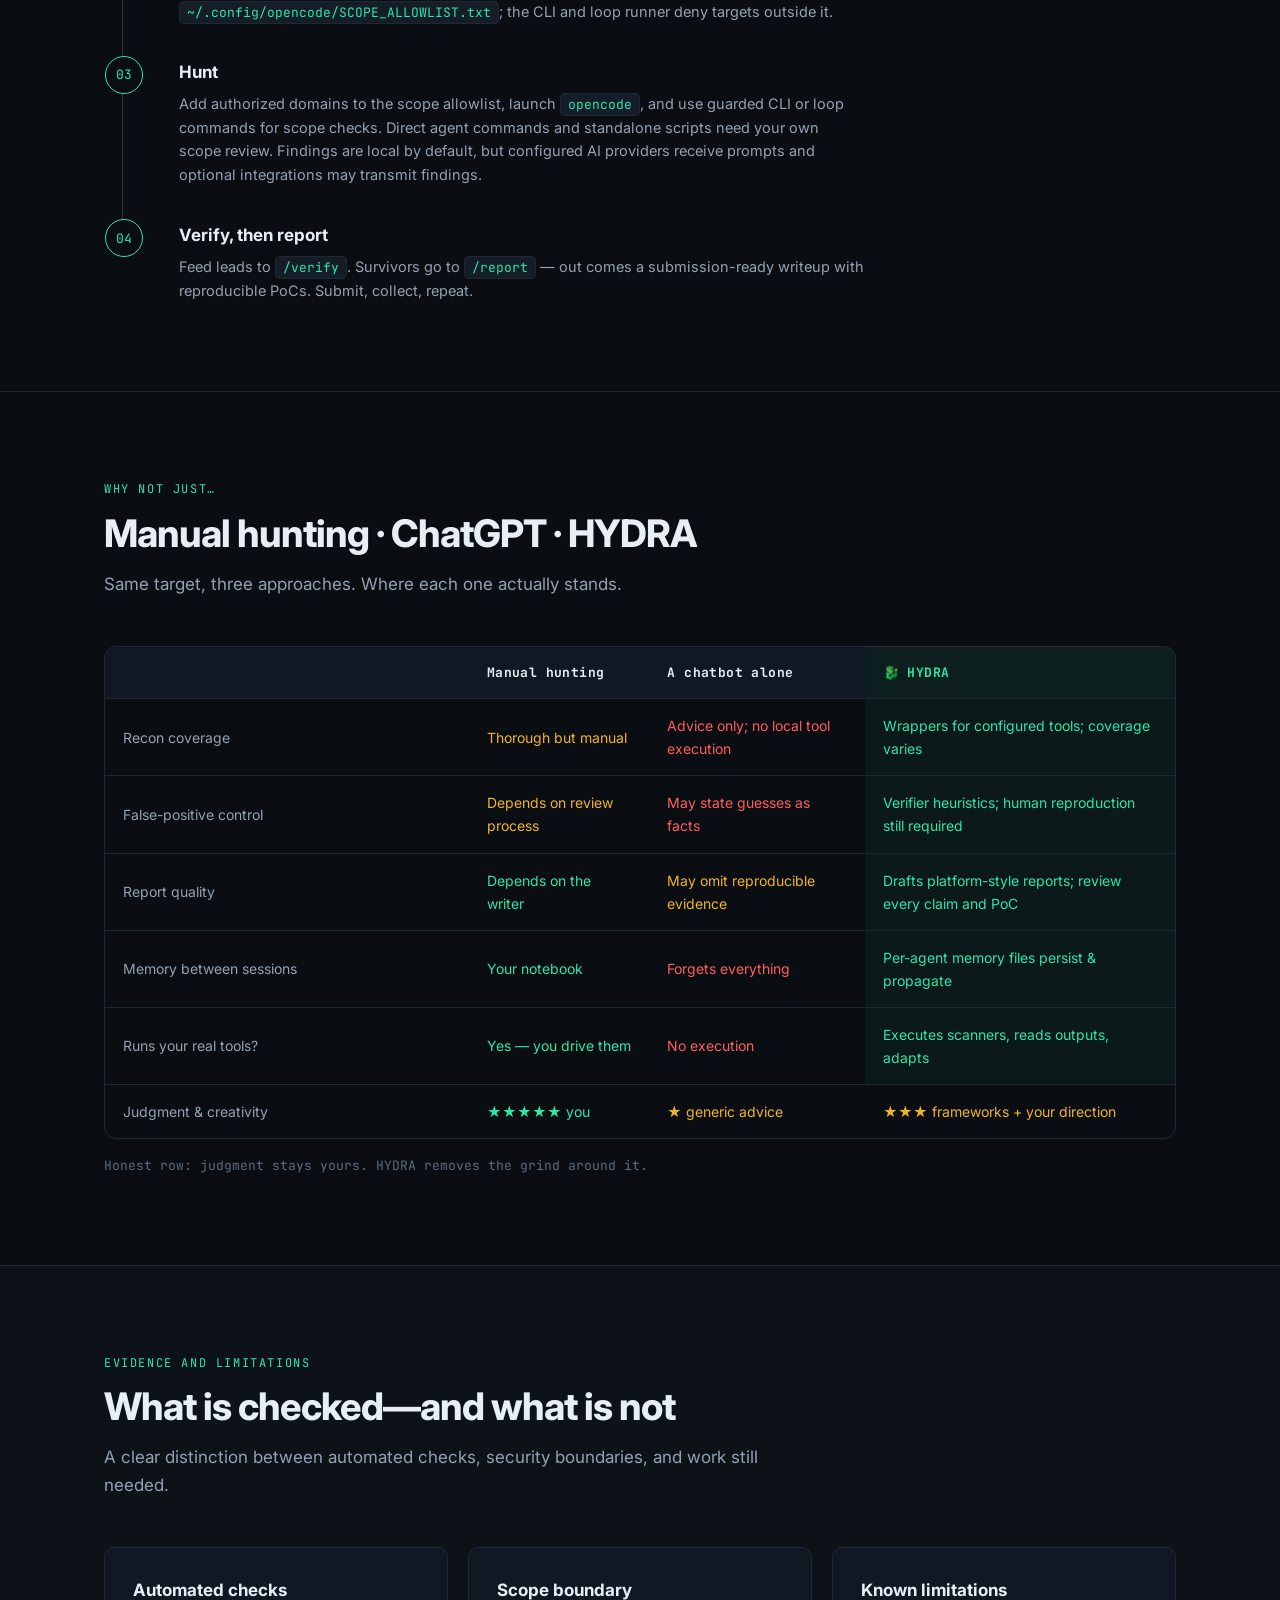
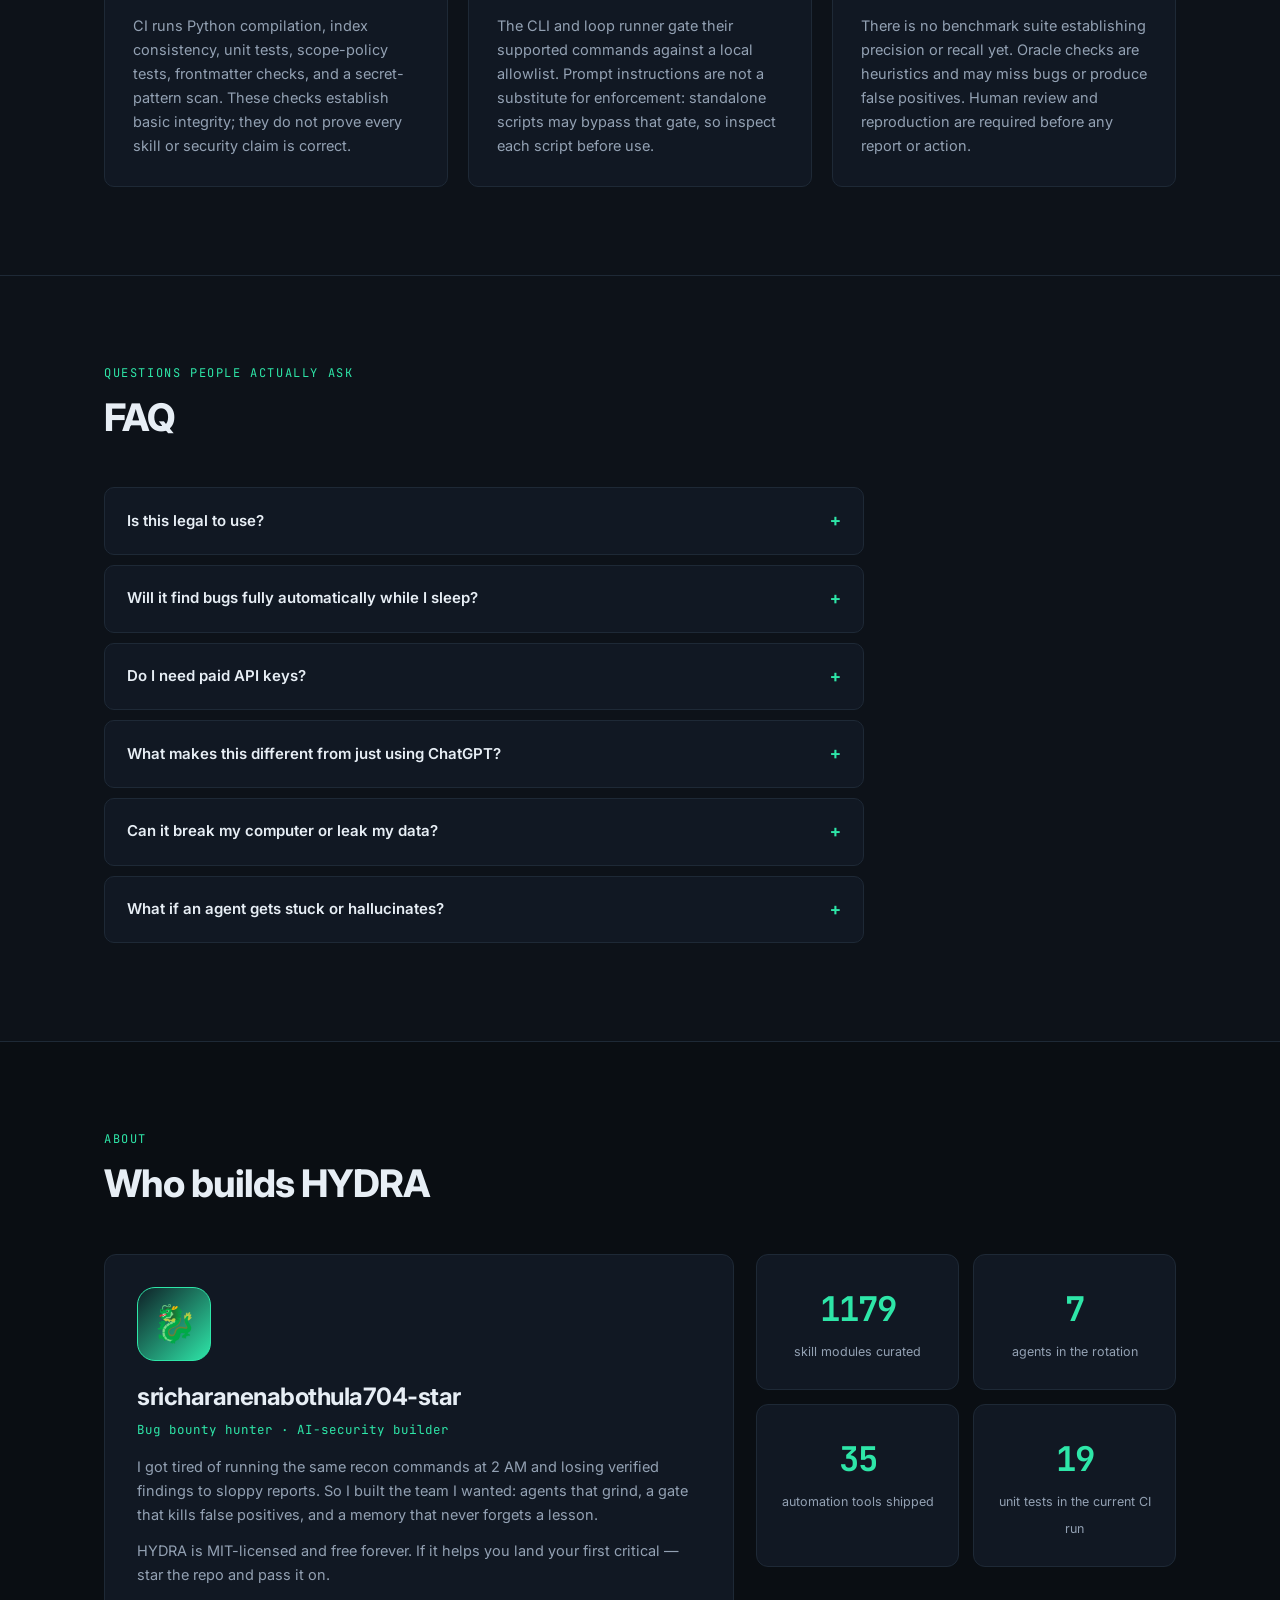
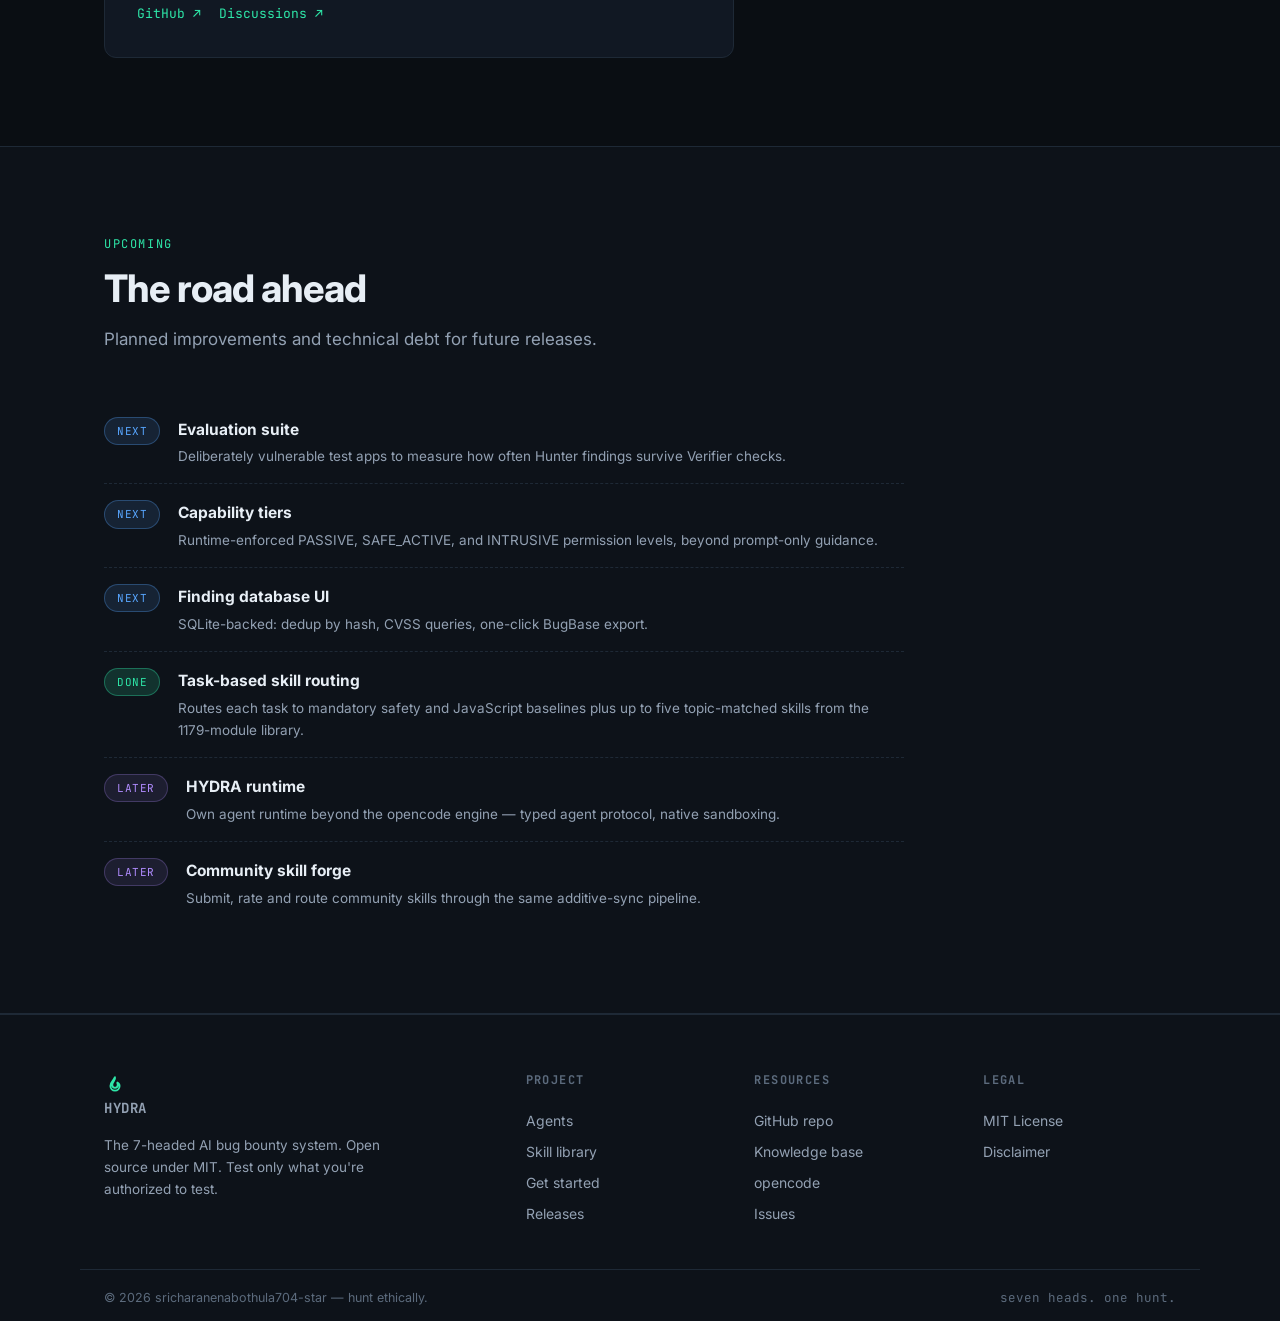
==== commit 9fd1b278: "Add AI prompt button beside install command" ====
--- a/index.html
+++ b/index.html
@@ -52,10 +52,13 @@
       <a class="btn btn-primary" href="#start">Get Started</a>
       <a class="btn btn-ghost" href="https://github.com/sricharanenabothula704-star/hydra" target="_blank" rel="noopener">View on GitHub</a>
     </div>
-    <div class="install">
-      <span class="p">$</span>
-      <code id="cmd">git clone https://github.com/sricharanenabothula704-star/hydra.git &amp;&amp; cd hydra &amp;&amp; bash setup.sh</code>
-      <button data-copy="#cmd" aria-label="Copy install command">⧉</button>
+    <div class="install-row">
+      <div class="install">
+        <span class="p">$</span>
+        <code id="cmd">git clone https://github.com/sricharanenabothula704-star/hydra.git &amp;&amp; cd hydra &amp;&amp; bash setup.sh</code>
+        <button data-copy="#cmd" aria-label="Copy install command">Copy</button>
+      </div>
+      <a class="btn btn-ghost install-ai" href="https://github.com/sricharanenabothula704-star/hydra/blob/main/docs/AI_SETUP_PROMPT.md" target="_blank" rel="noopener">AI setup prompt ↗</a>
     </div>
     <div style="height:44px"></div>
     <div class="hero-author">
@@ -277,7 +280,7 @@
     <div class="steps">
       <div class="step rv">
         <h3>Pick a model provider</h3>
-        <p>HYDRA leaves model selection to OpenCode. Launch it, use <code>/connect</code> to authenticate with a provider, then <code>/models</code> to inspect or select a model. OpenCode Zen is a curated option but may require its own account/API key and paid credits; OpenRouter remains optional.</p>
+        <p>HYDRA leaves model selection to OpenCode. Launch it, use <code>/connect</code> to authenticate with a provider, then <code>/models</code> to inspect or select a model. OpenCode Zen is a curated option but may require its own account/API key and paid credits; other connected or local providers can be selected there too.</p>
       </div>
       <div class="step rv">
         <h3>Confirm your authorization</h3>
--- a/assets/style.css
+++ b/assets/style.css
@@ -50,11 +50,14 @@
 .btn-primary:hover{background:#4cf0bb;text-decoration:none;transform:translateY(-1px)}
 .btn-ghost{background:transparent;color:var(--text);border-color:var(--border2)}
 .btn-ghost:hover{border-color:var(--accent);color:var(--accent);text-decoration:none}
-.install{display:inline-flex;align-items:center;max-width:520px;width:100%;background:#070a0e;border:1px solid var(--border2);border-radius:10px;overflow:hidden;font-family:var(--mono);font-size:13.5px}
+.install-row{display:flex;align-items:center;justify-content:center;gap:12px;max-width:700px;width:100%;margin:0 auto}
+.install{display:inline-flex;align-items:center;flex:1;min-width:0;max-width:520px;width:100%;background:#070a0e;border:1px solid var(--border2);border-radius:10px;overflow:hidden;font-family:var(--mono);font-size:13.5px}
+.install-ai{white-space:nowrap;padding:12px 16px}
 .install .p{color:var(--accent);padding:13px 0 13px 18px;user-select:none}
 .install code{flex:1;text-align:left;padding:13px 0 13px 8px;color:var(--text);white-space:nowrap;overflow-x:auto}
-.install button{background:none;border:none;color:var(--faint);padding:13px 16px;cursor:pointer;font-size:14px}
+.install button{background:none;border:none;color:var(--faint);padding:13px 16px;cursor:pointer;font-family:var(--mono);font-size:12px;white-space:nowrap}
 .install button:hover{color:var(--accent)}
+@media(max-width:560px){.install-row{flex-direction:column;max-width:520px}.install-ai{width:100%;justify-content:center}}
 .hero-meta{display:flex;justify-content:center;gap:34px;flex-wrap:wrap;font-family:var(--mono);font-size:13px;color:var(--faint)}
 .hero-meta b{color:var(--accent)}
 
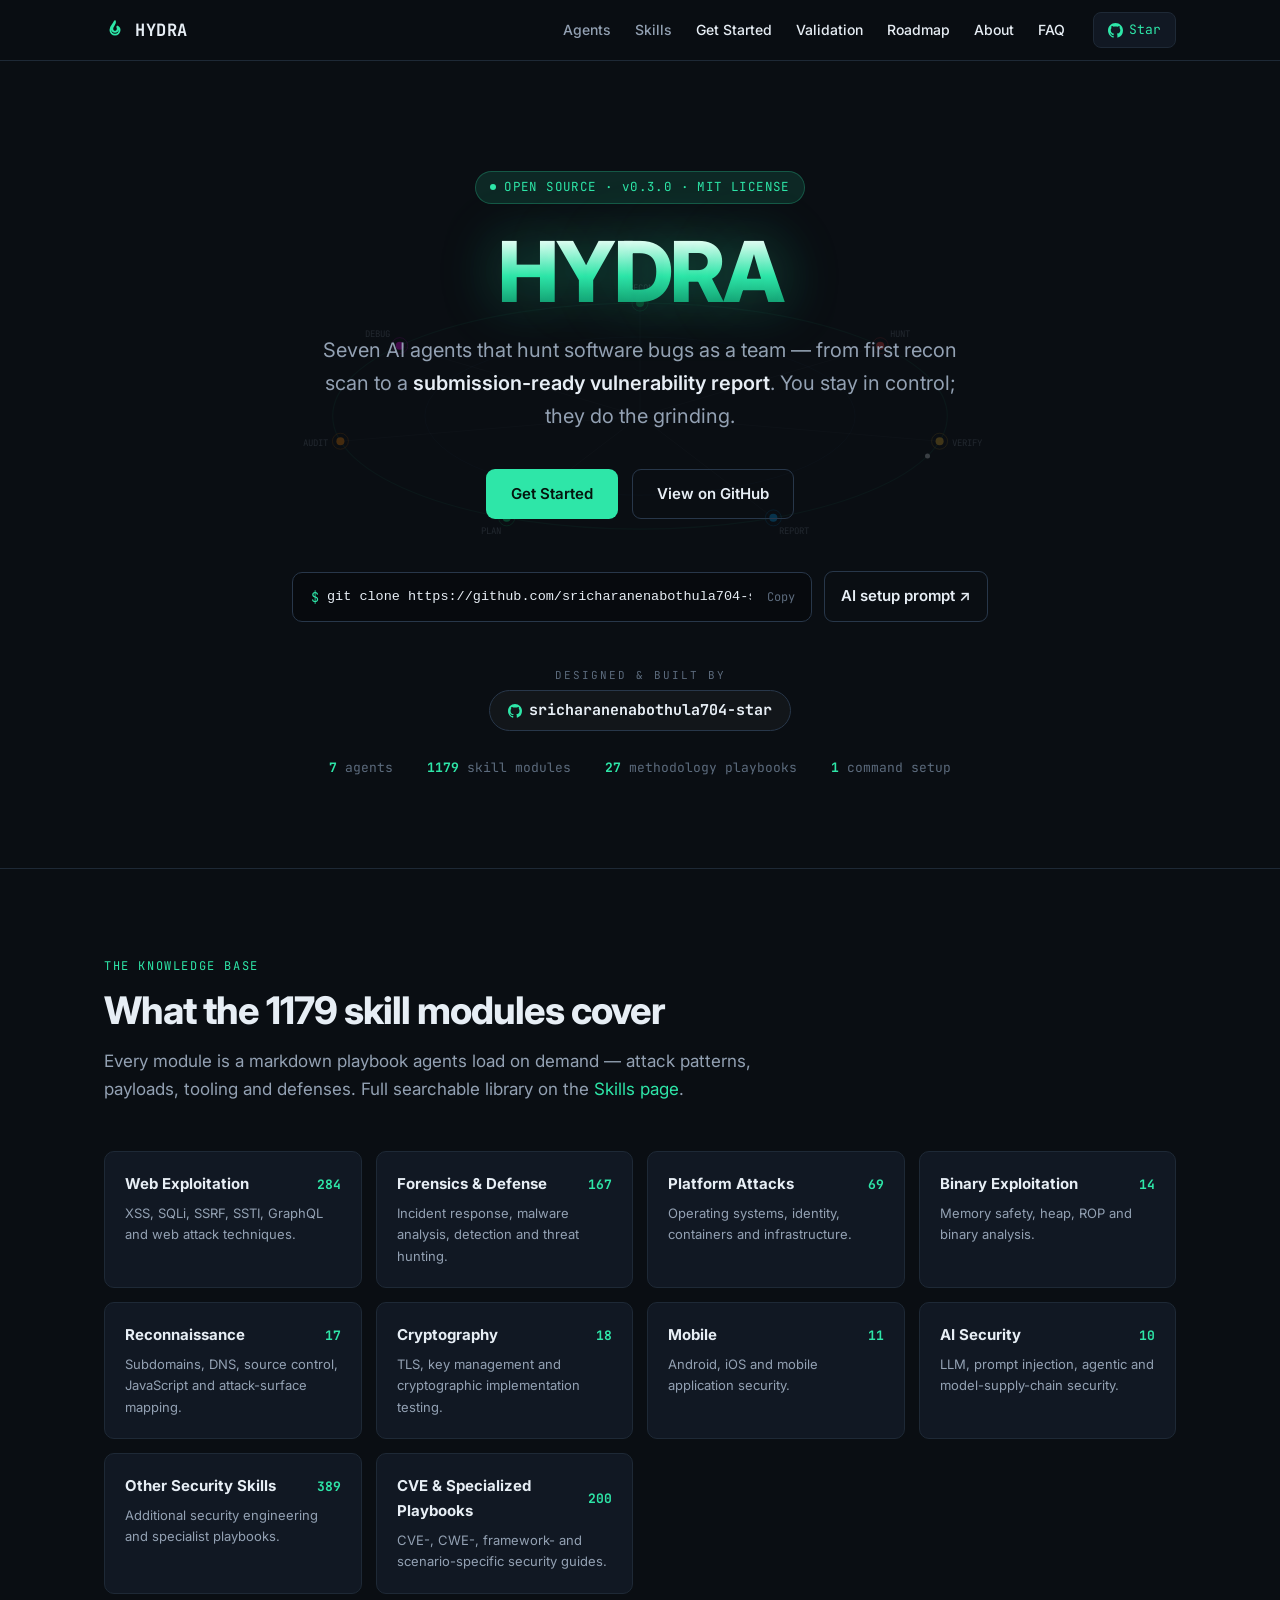
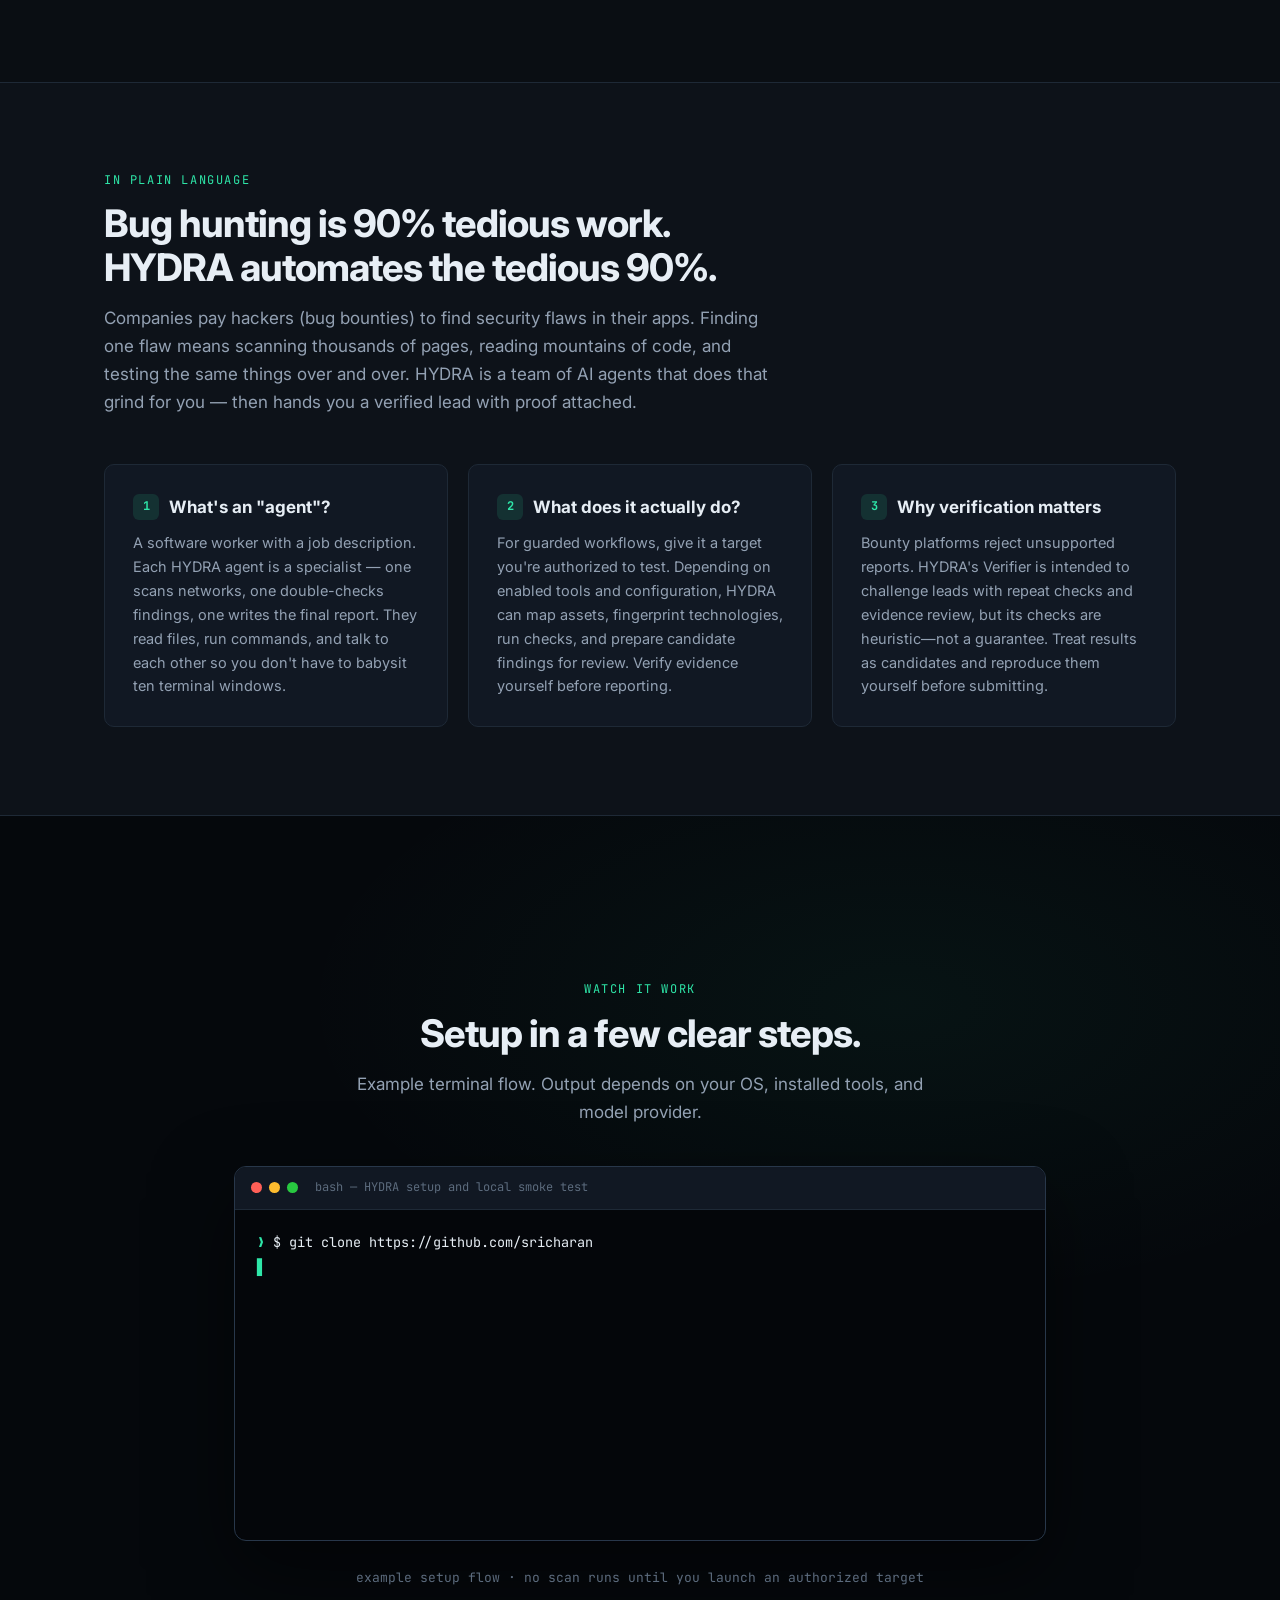
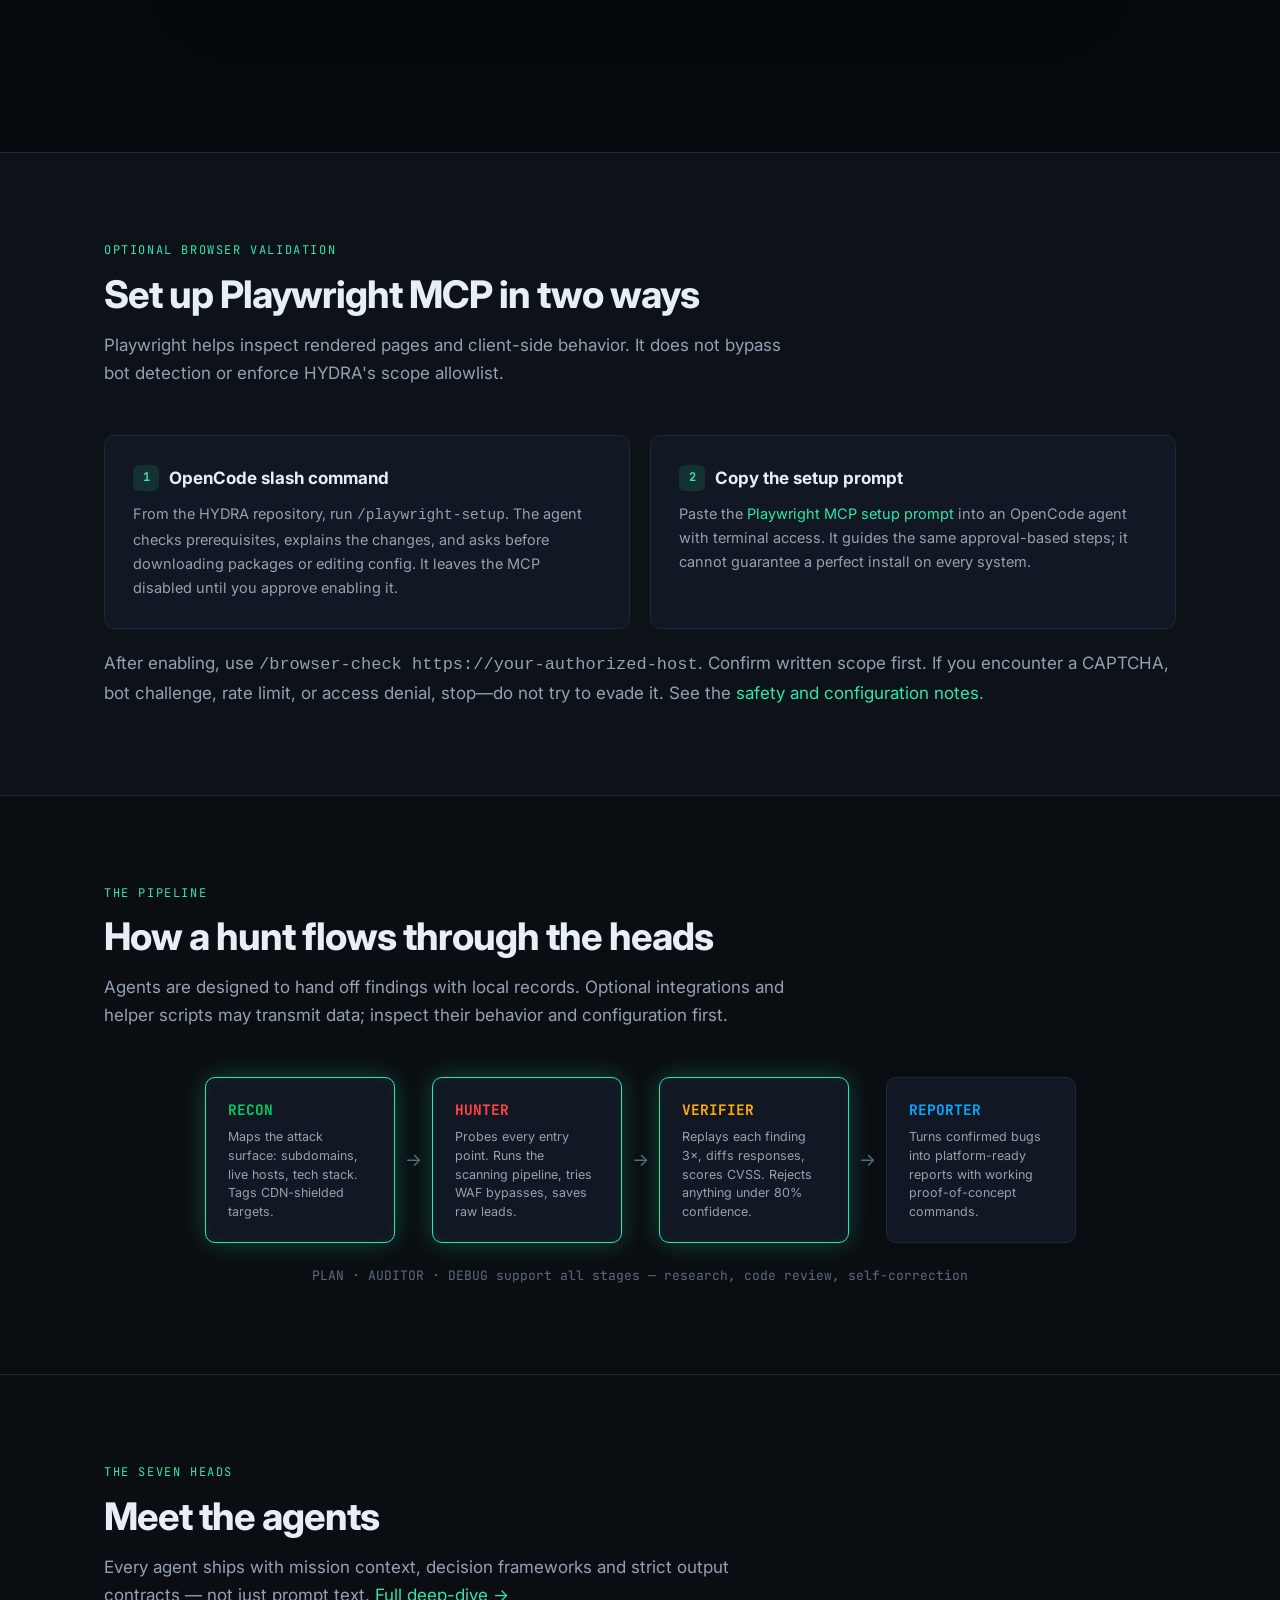
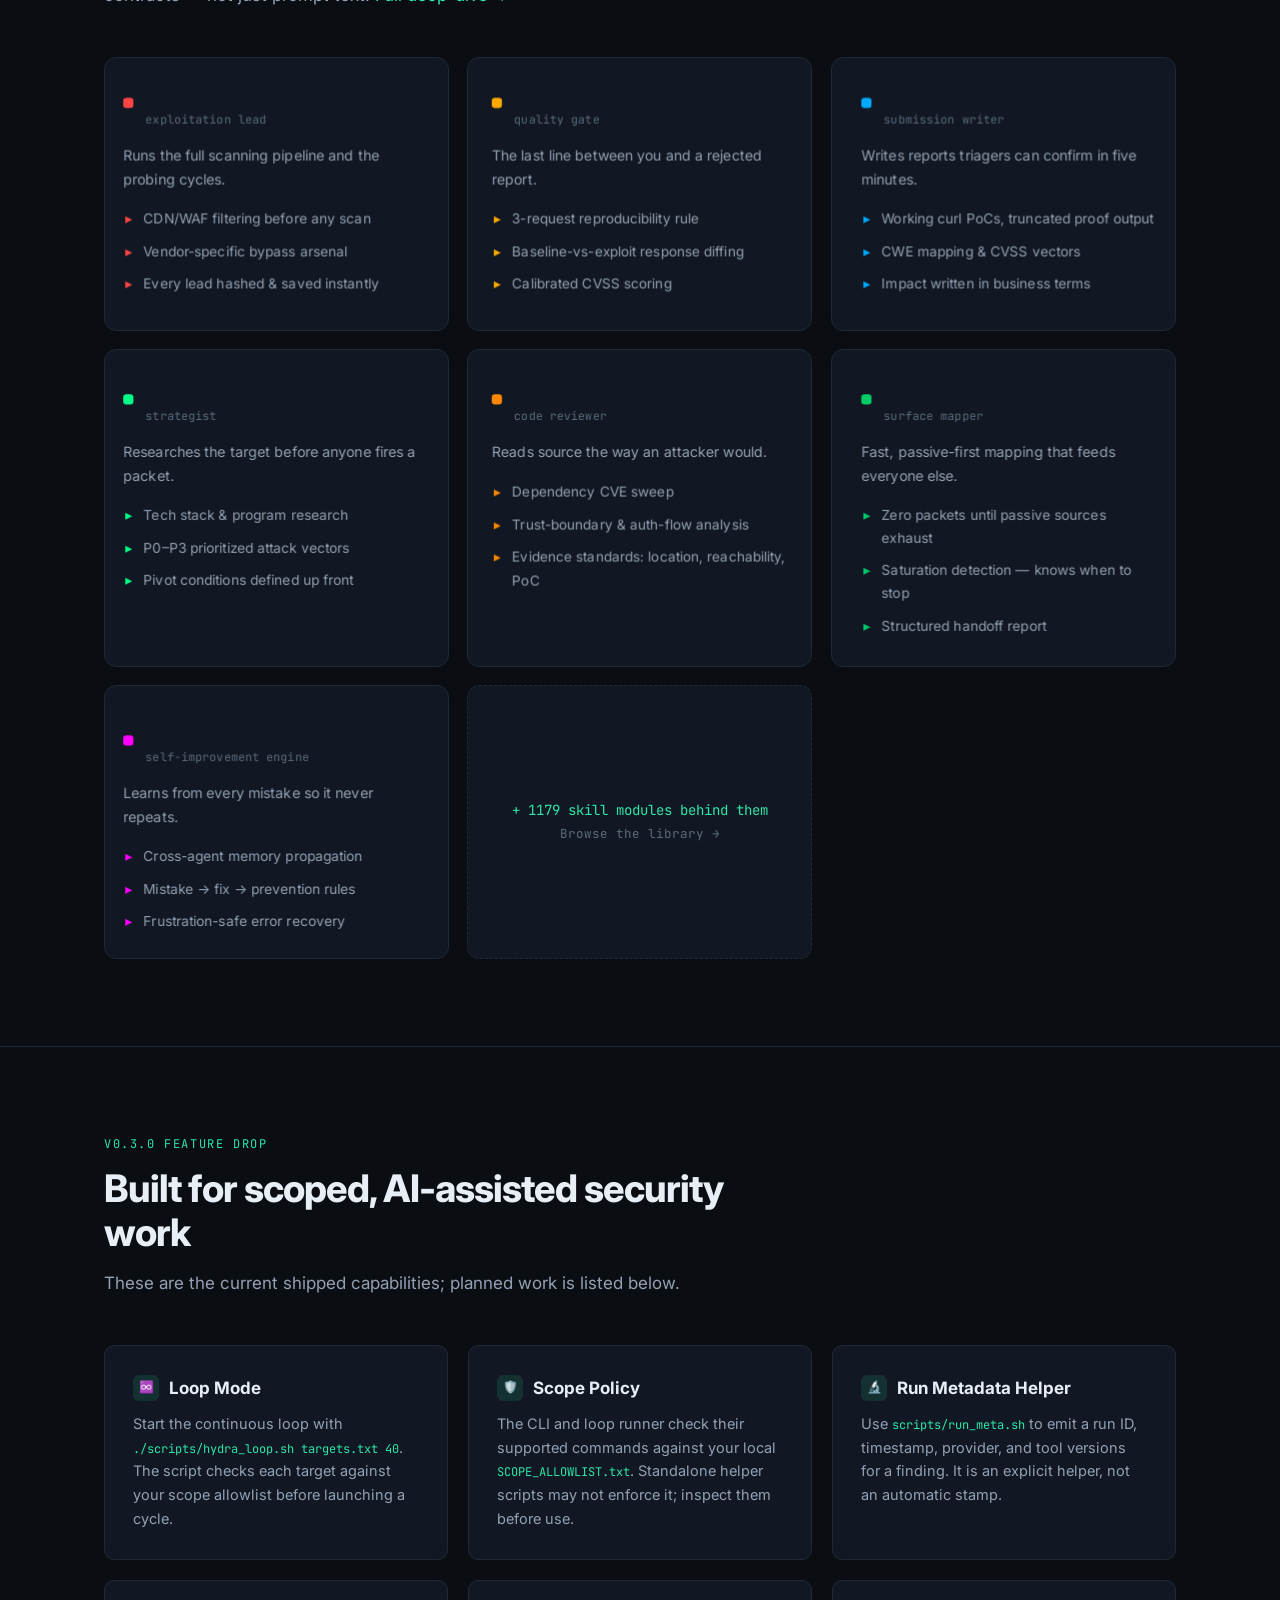
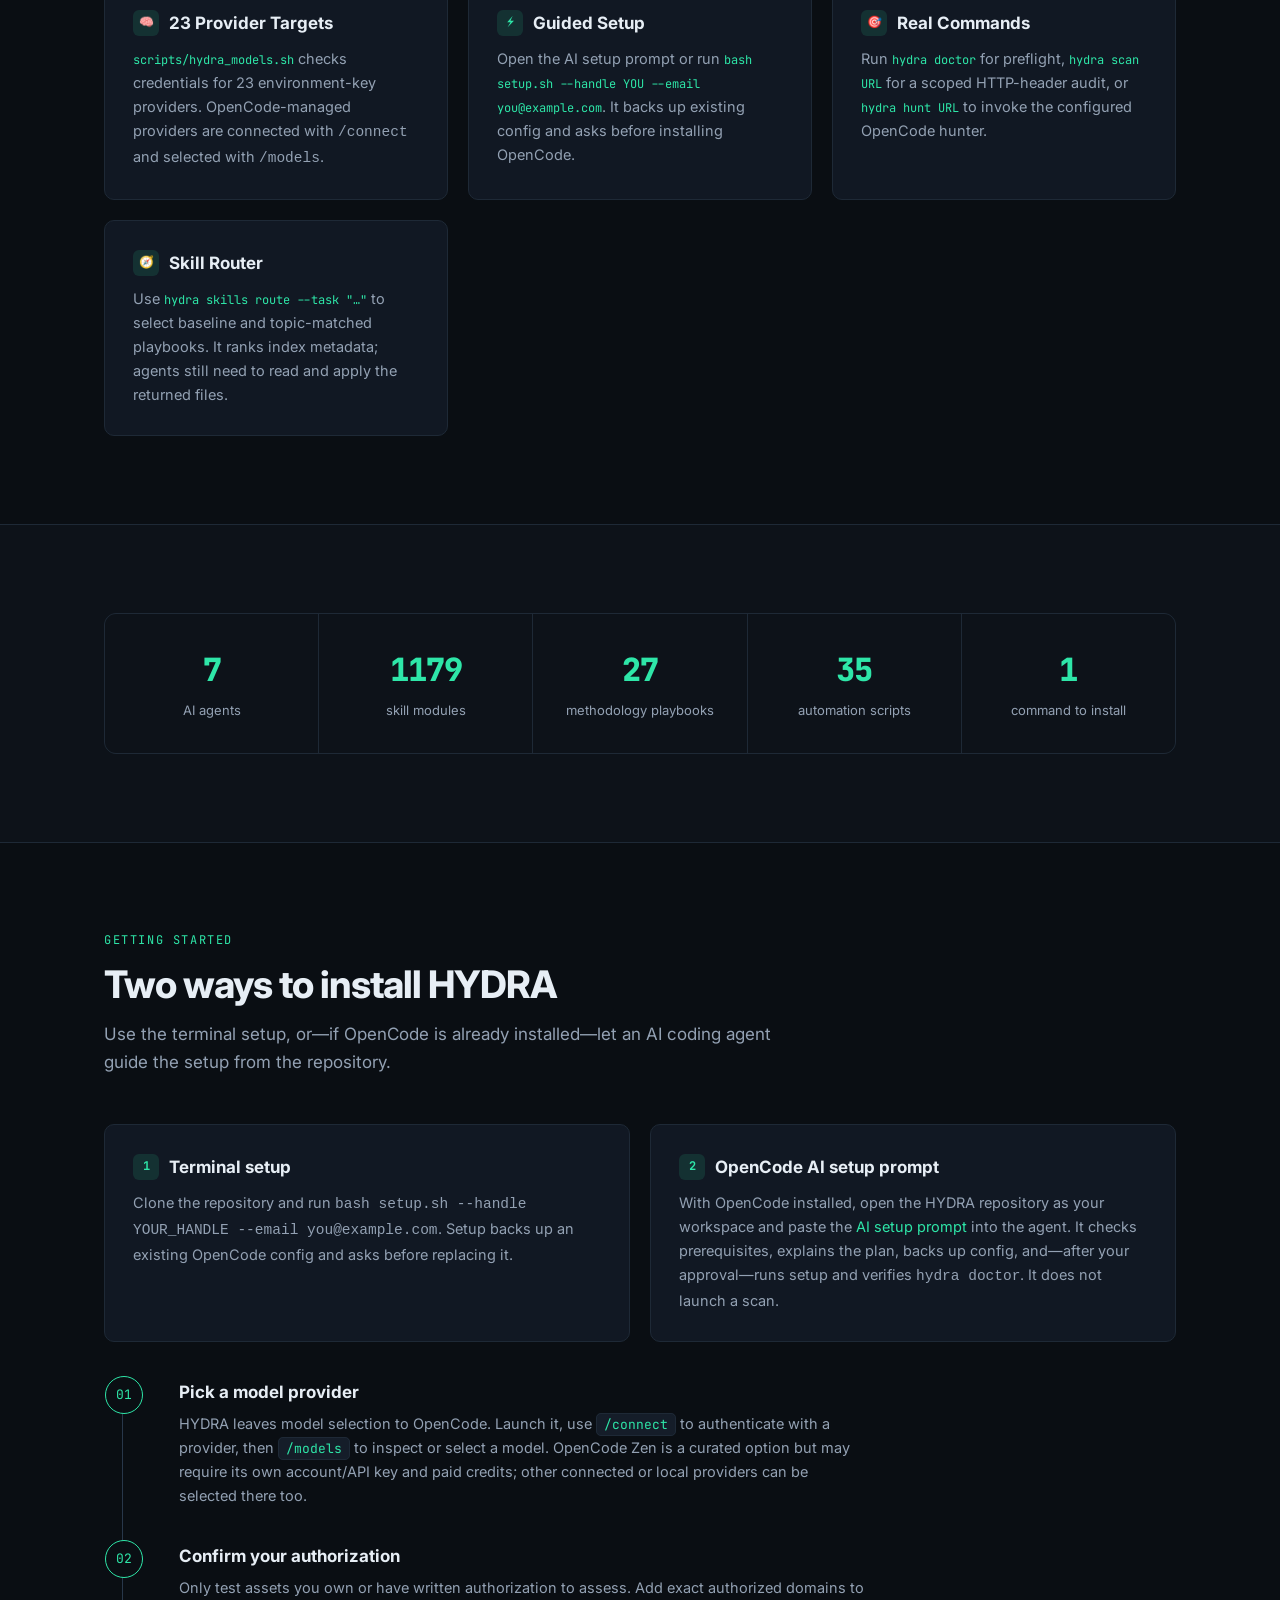
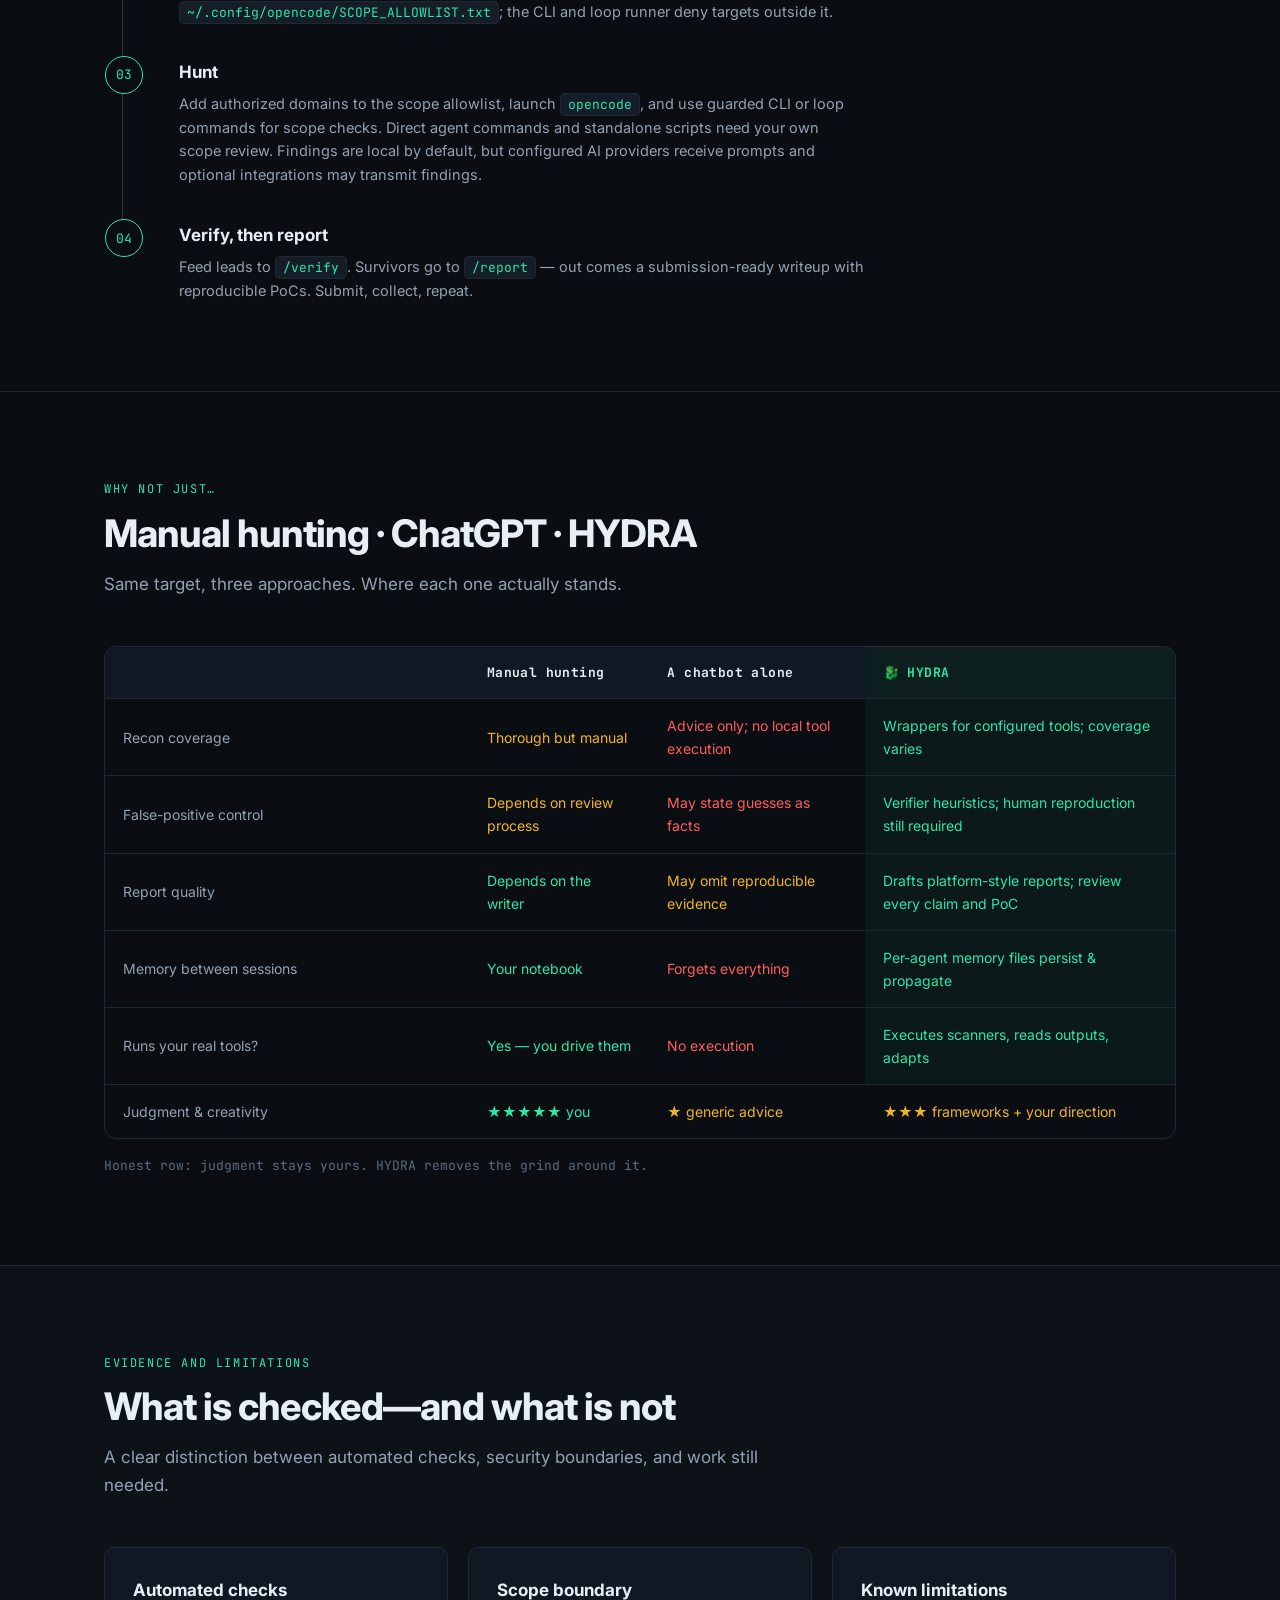
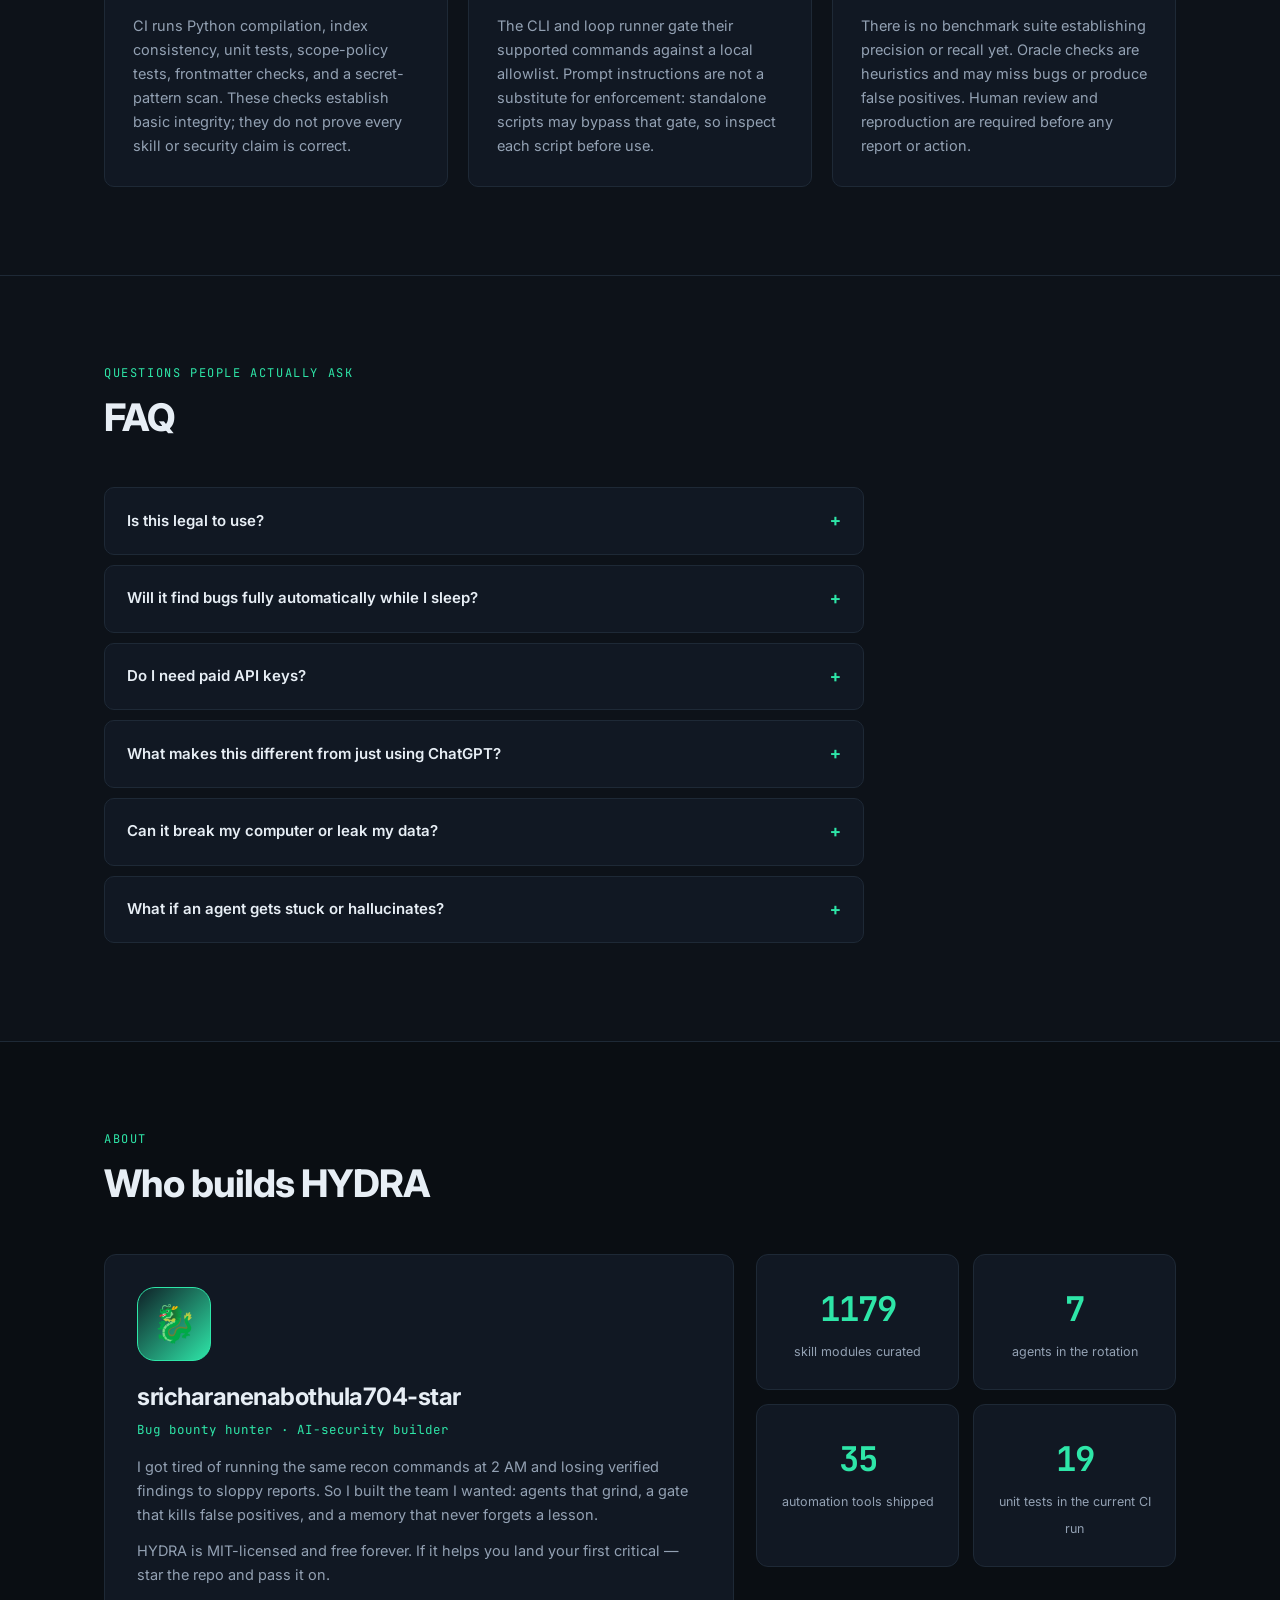
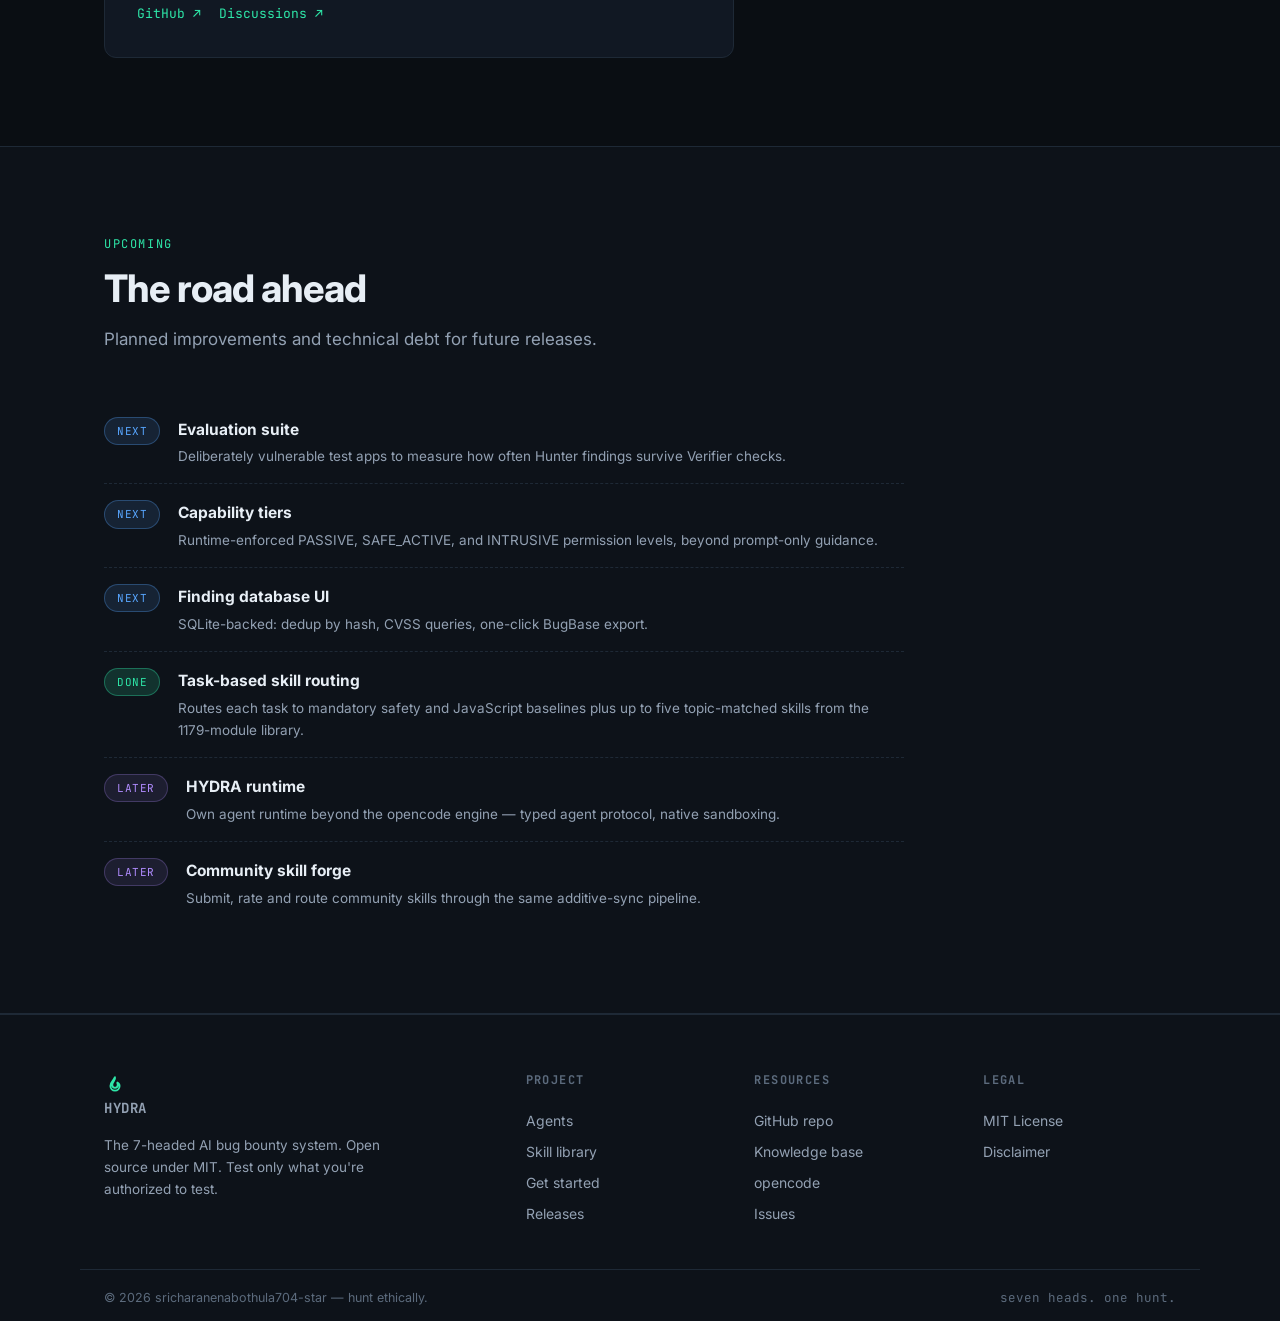
==== commit 5aeb0d46: "Harden install command copy action" ====
--- a/index.html
+++ b/index.html
@@ -445,6 +445,6 @@
   </div>
 </footer>
 
-<script src="assets/app.js"></script>
+<script src="assets/app.js?v=20261011-copy-fix"></script>
 </body>
 </html>
